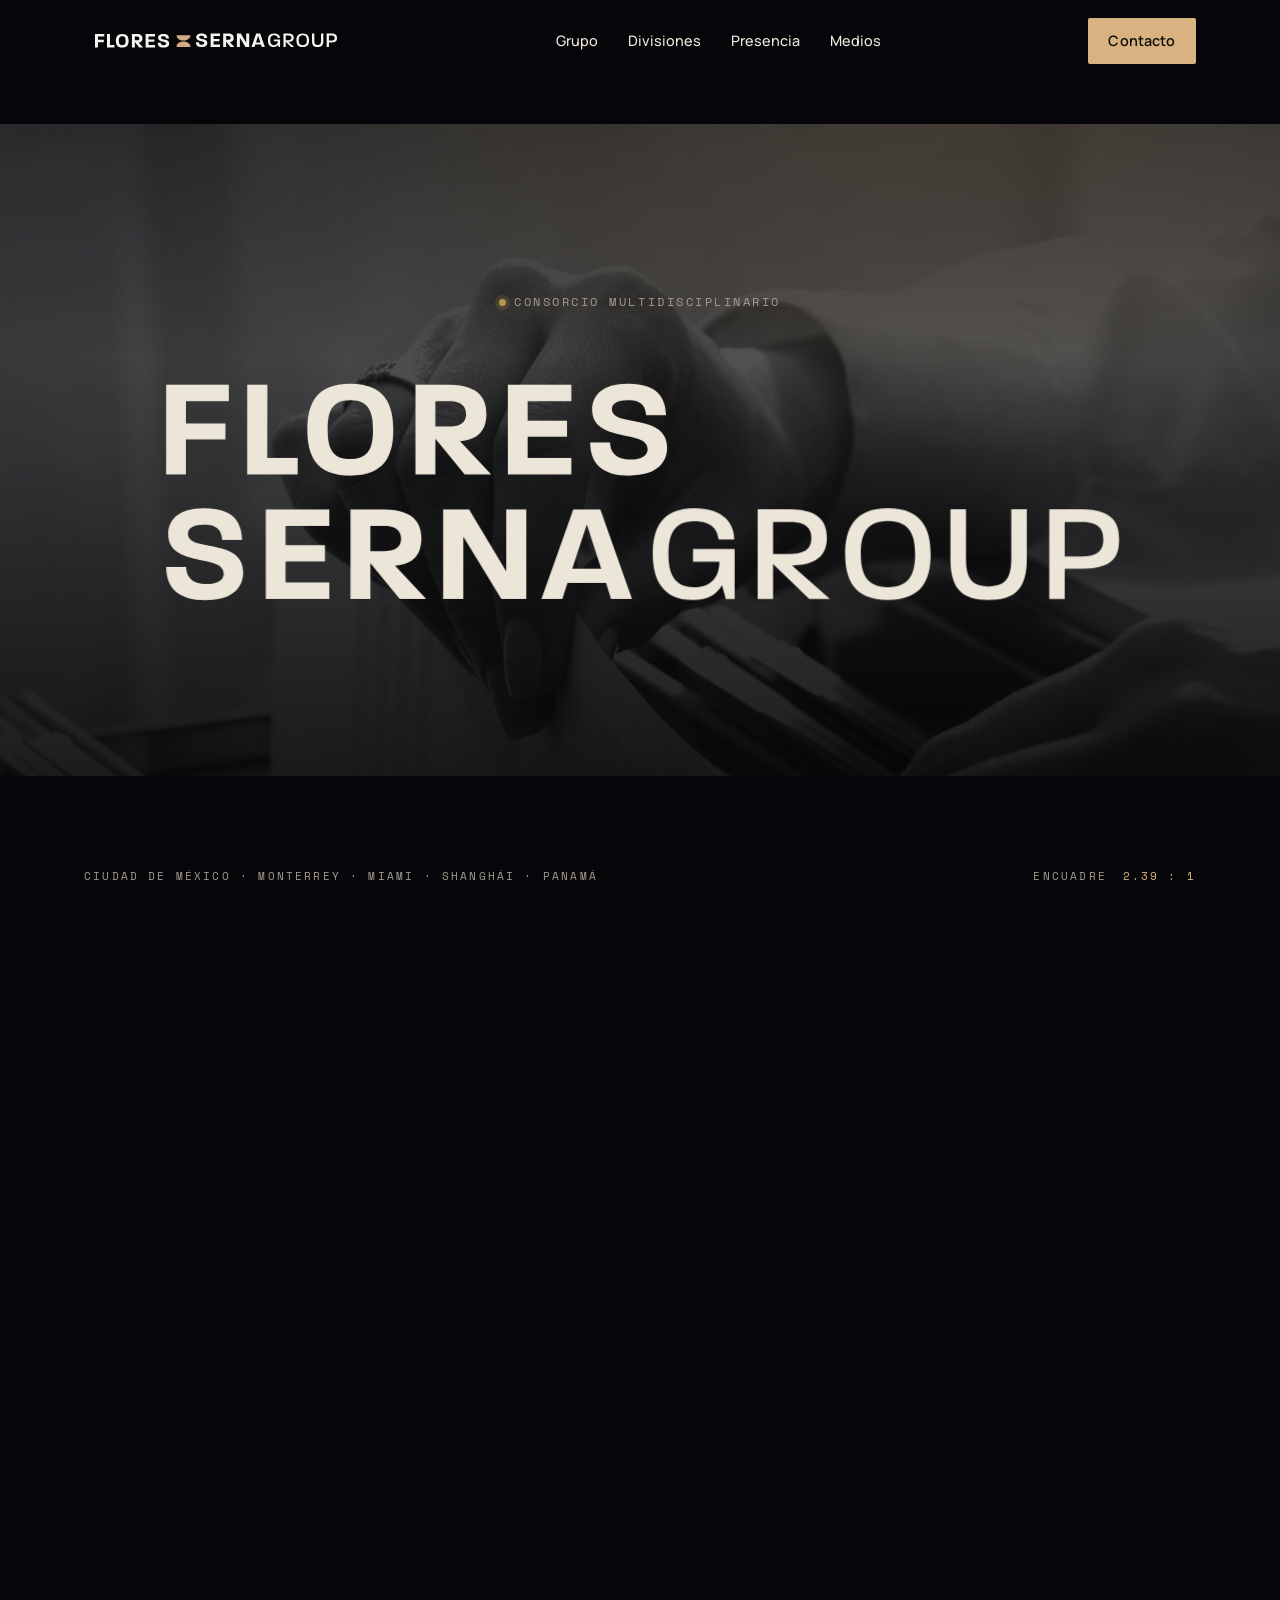
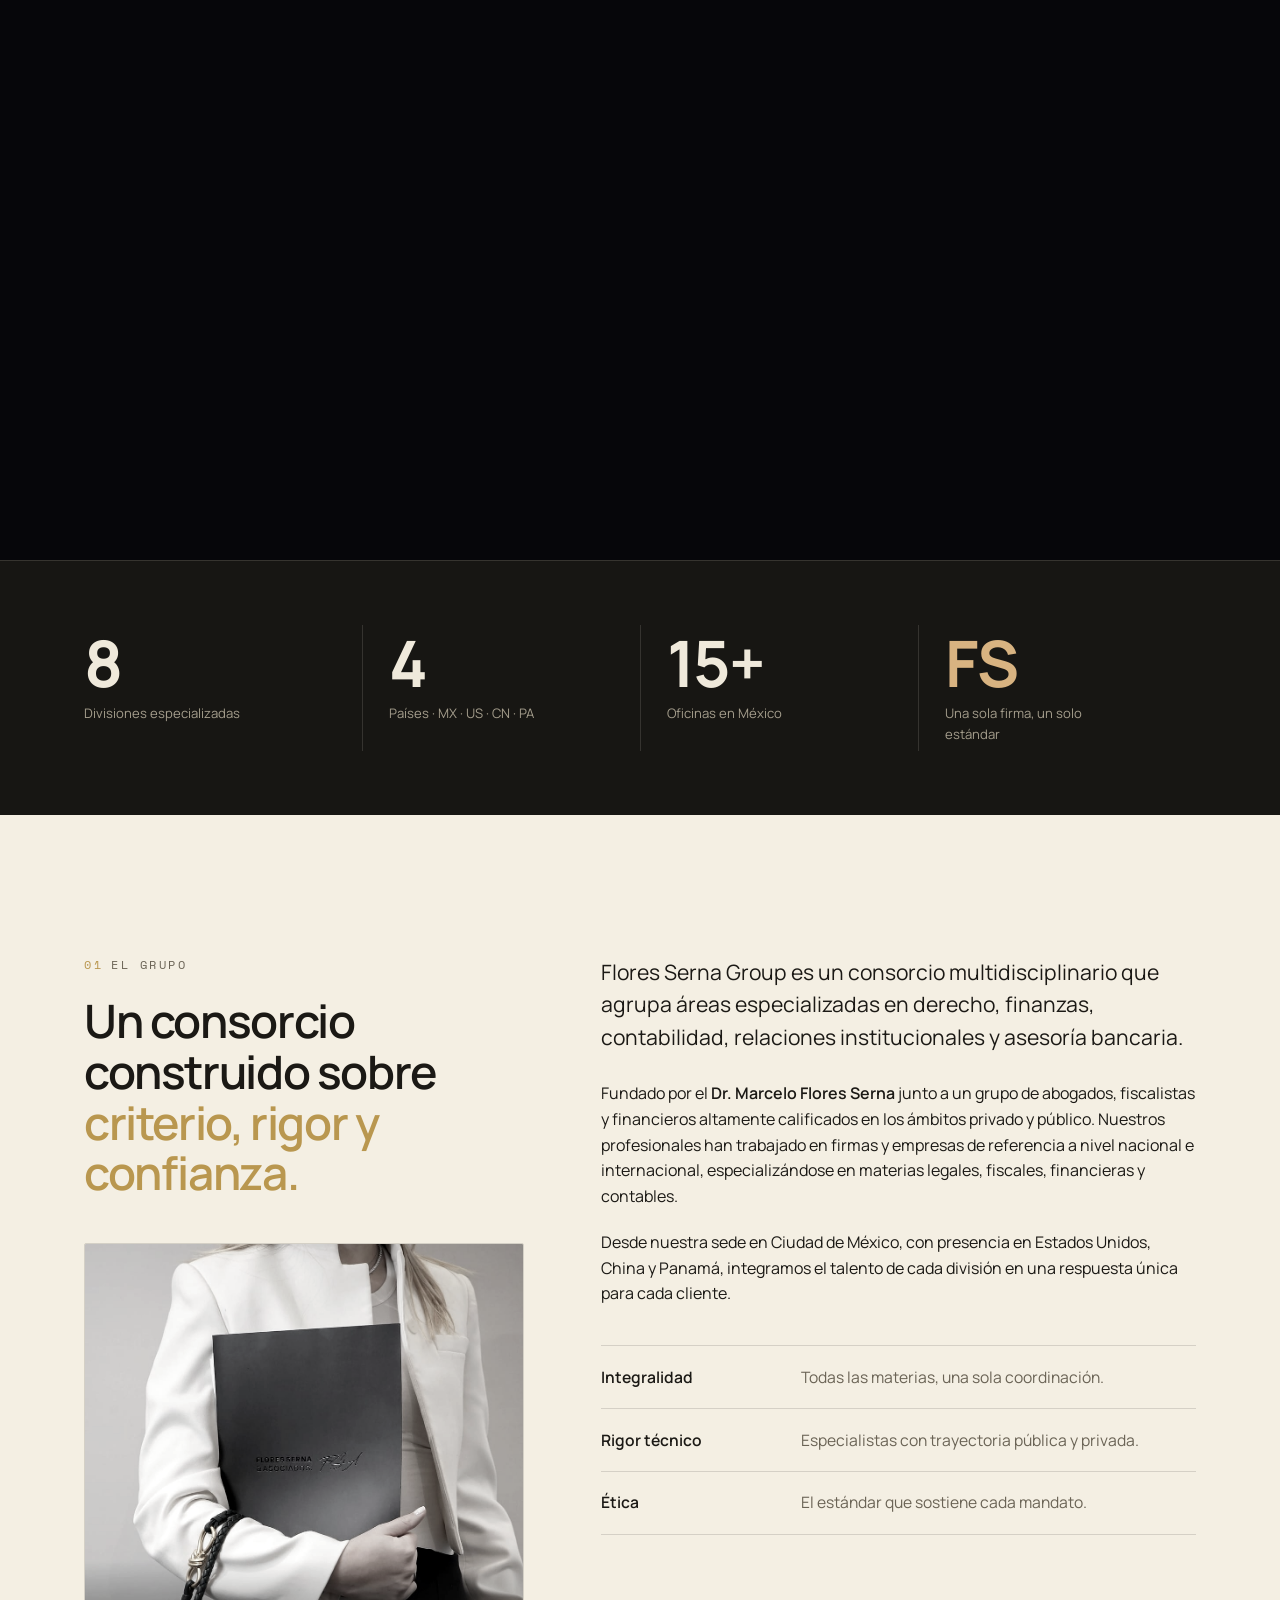
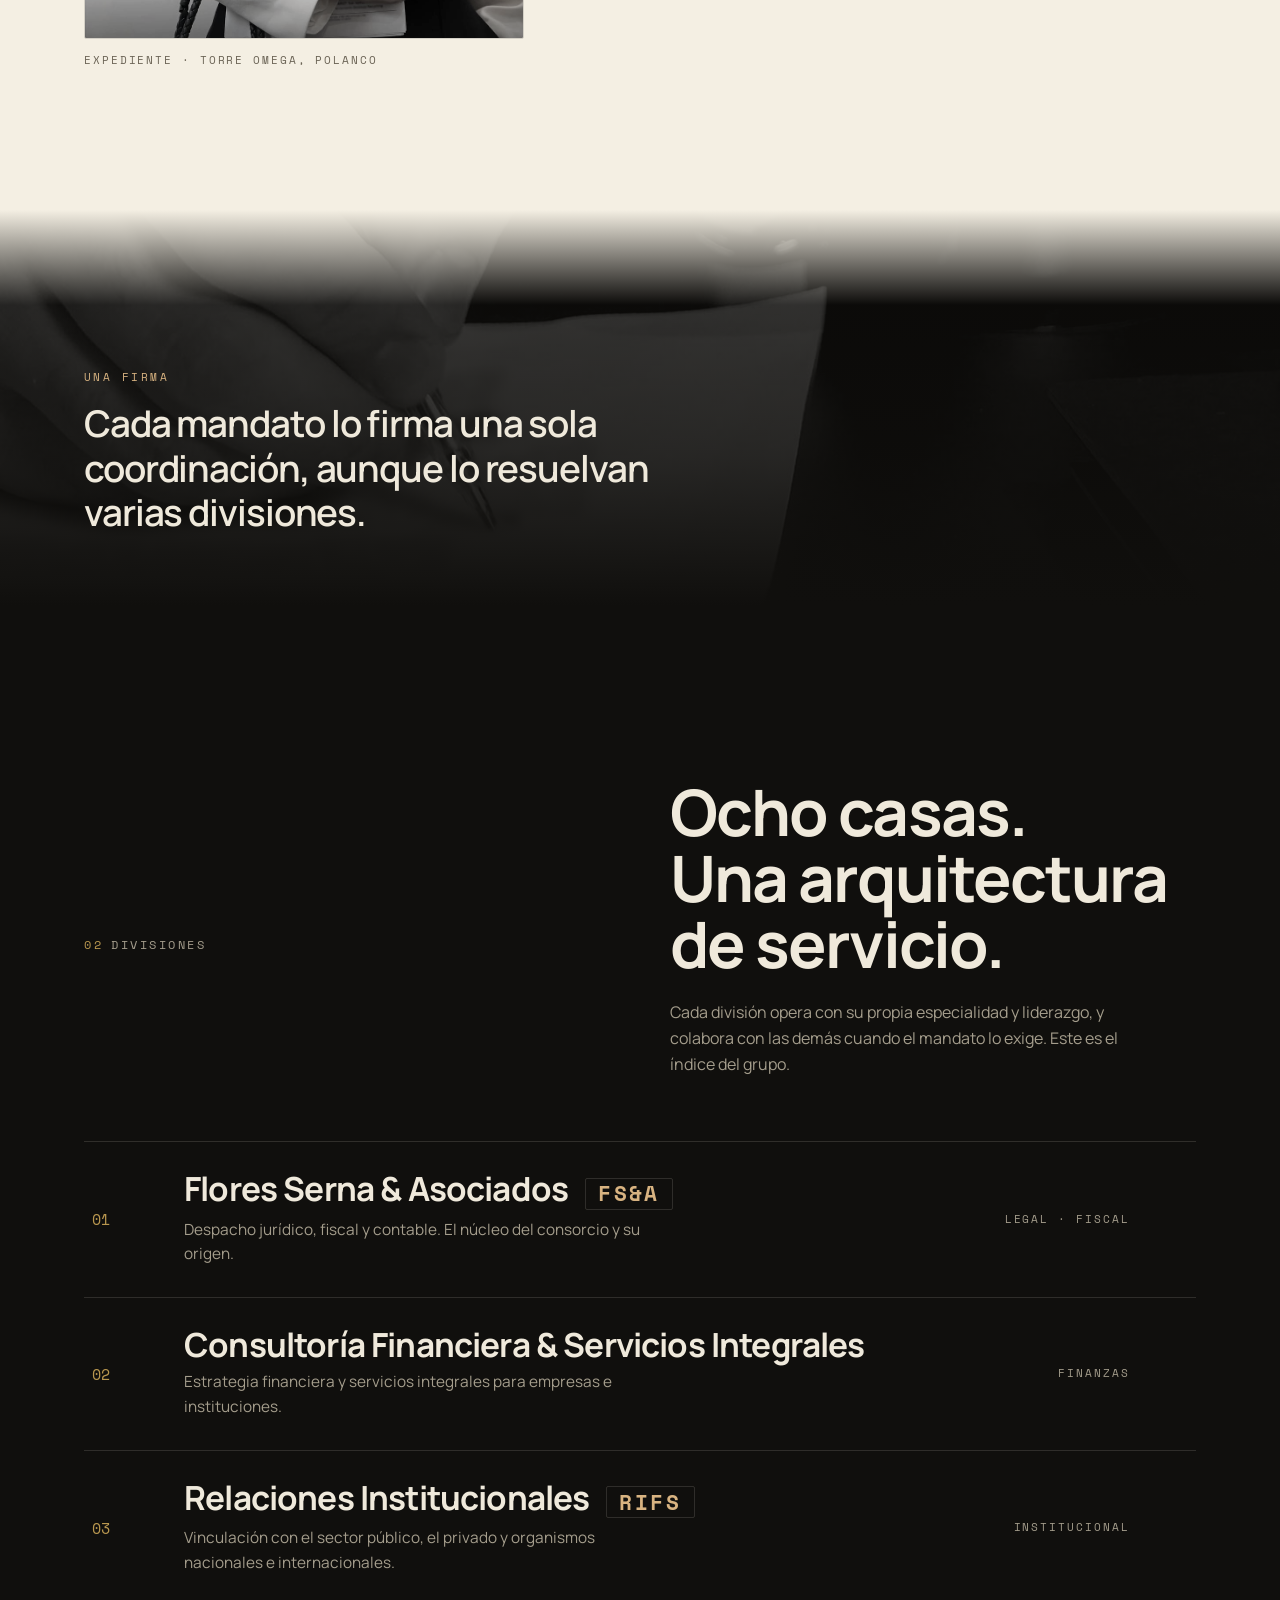
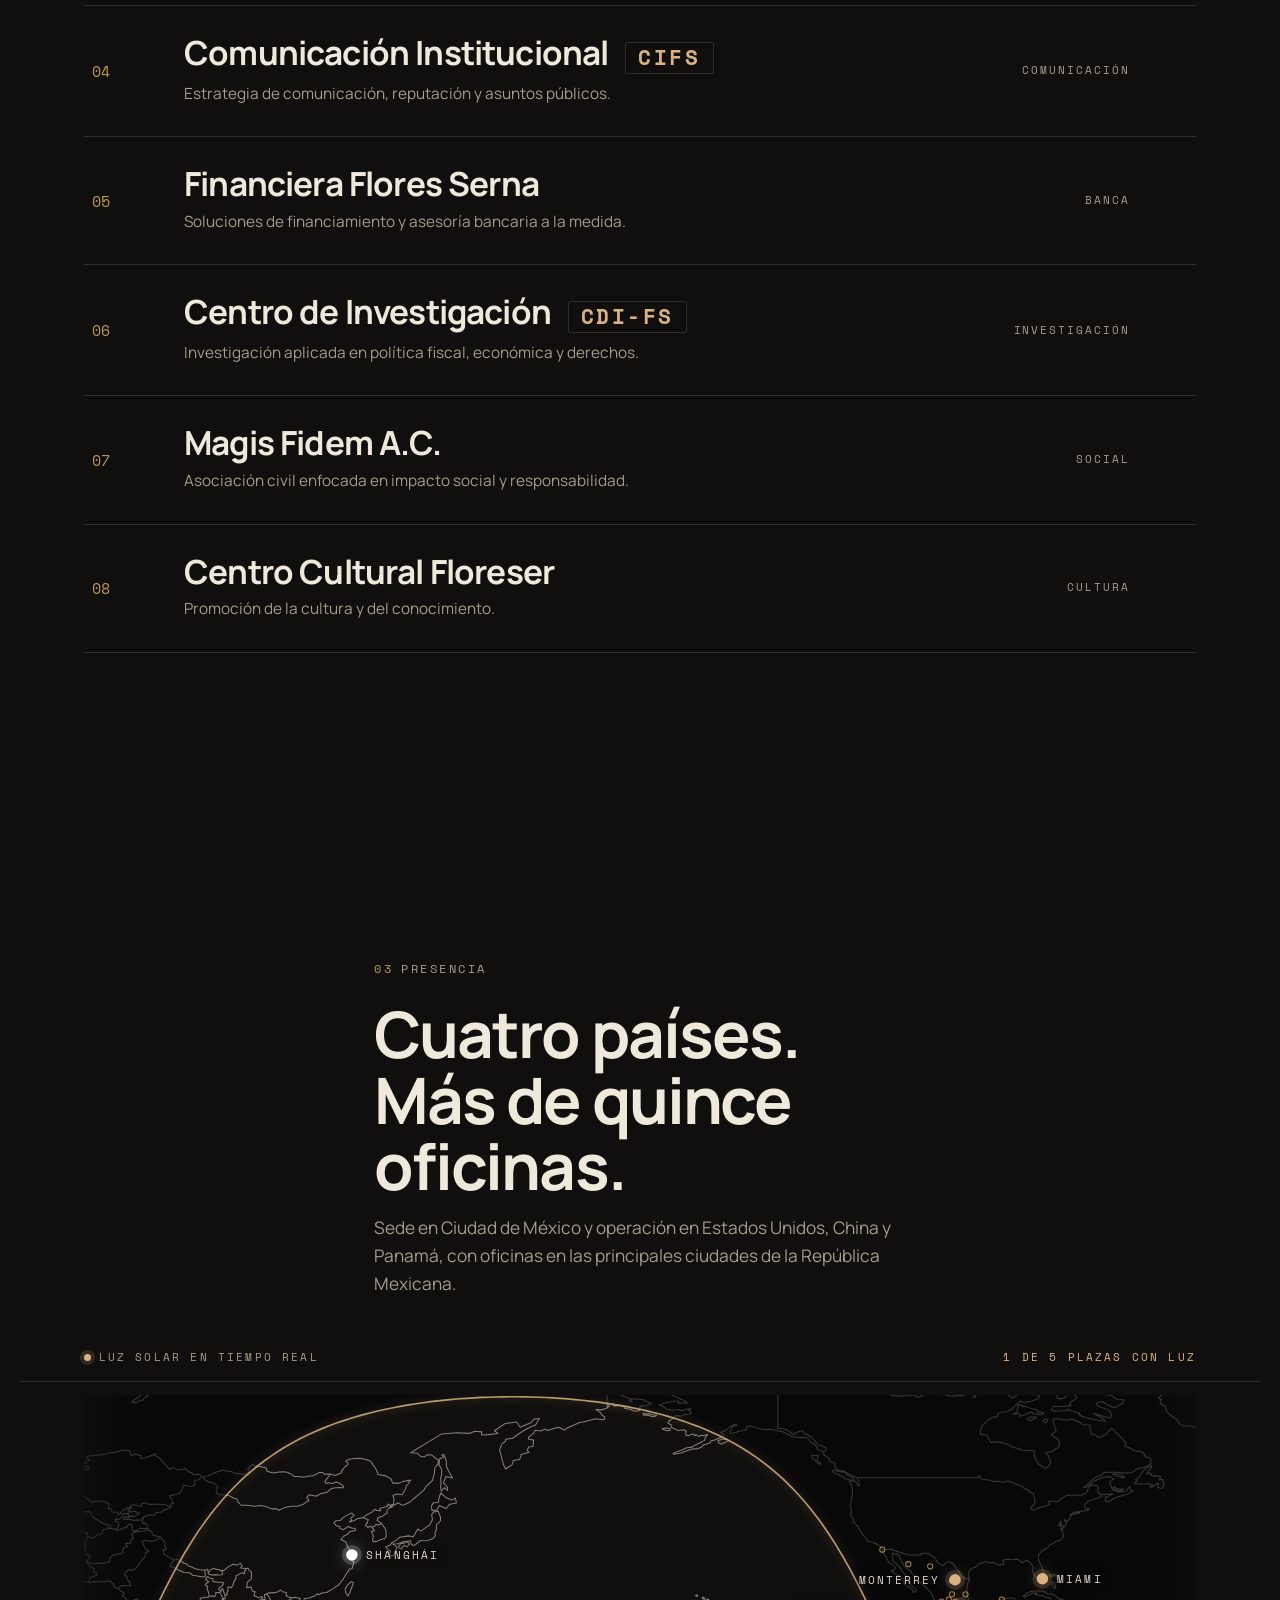
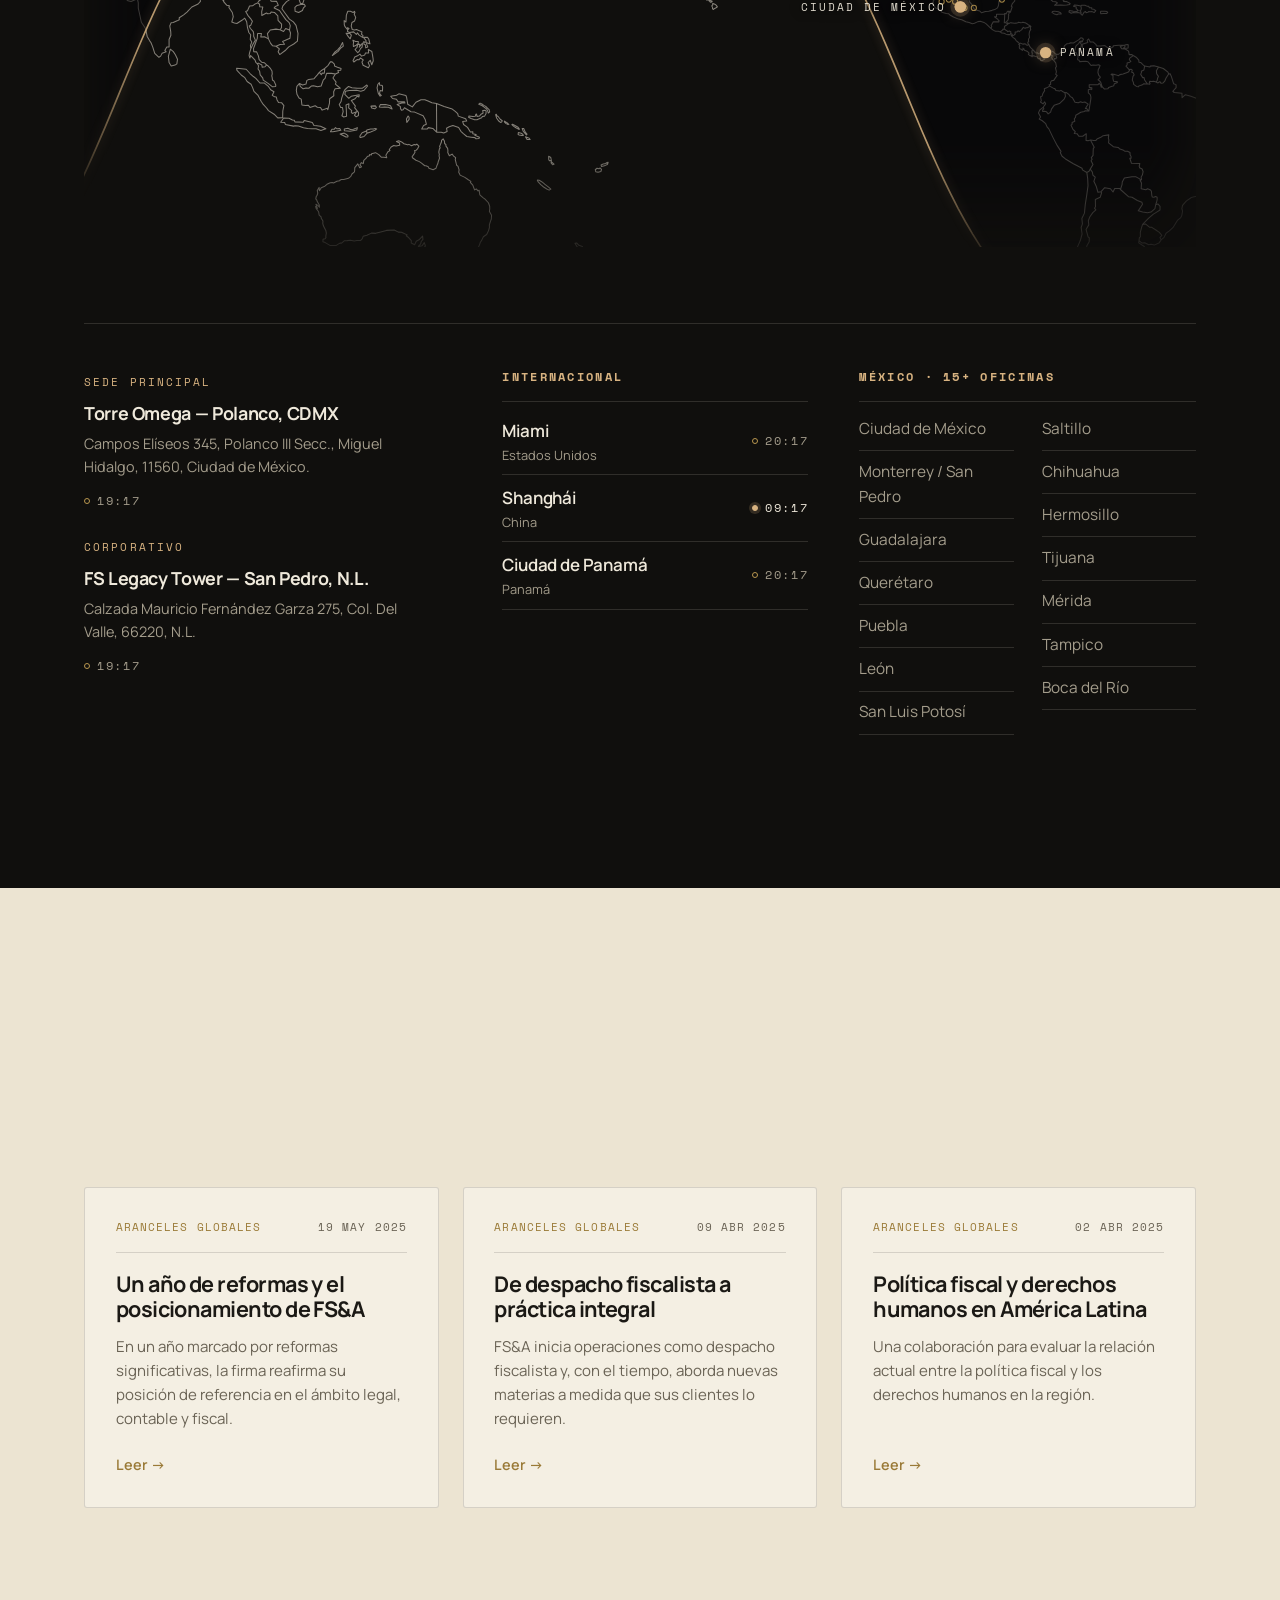
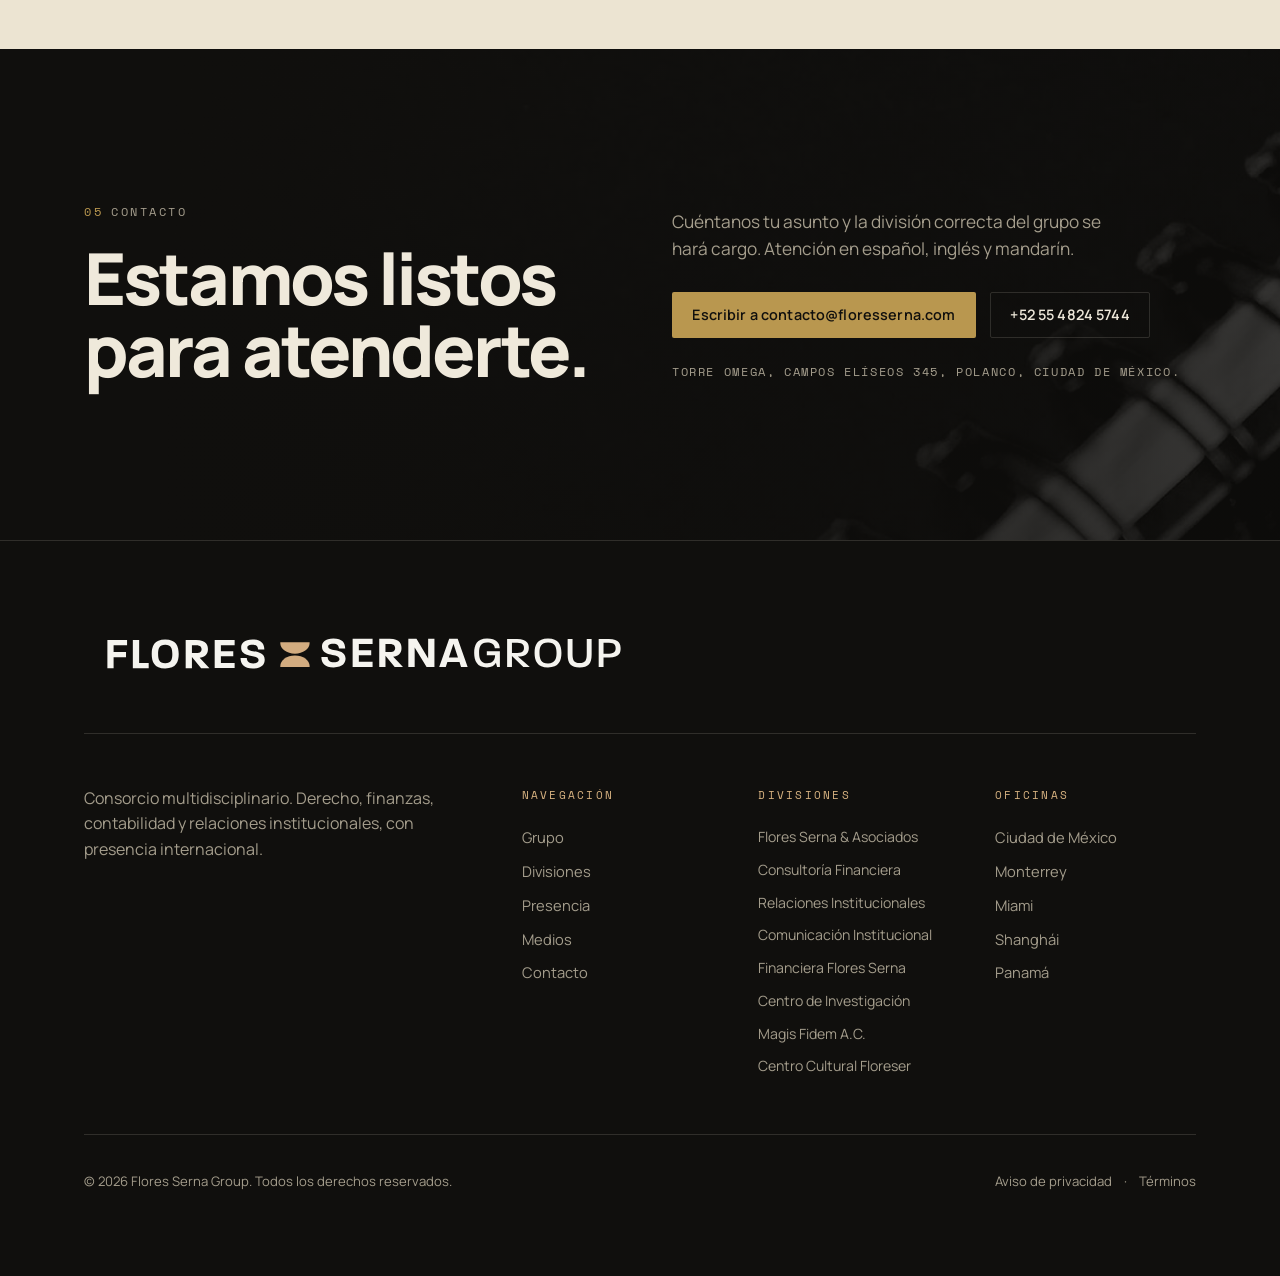
==== index.html @ e2d2d64b "Hero: el logo real reconstruido con el scroll - Reemplaza el titular tipográfico por el logo vectori" ====
<!doctype html>
<html lang="es">
<head>
  <meta charset="utf-8" />
  <meta name="viewport" content="width=device-width, initial-scale=1" />
  <title>Flores Serna Group — Consorcio multidisciplinario</title>
  <meta name="description" content="Flores Serna Group es un consorcio multidisciplinario en derecho, finanzas, contabilidad y relaciones institucionales. Sede en Ciudad de México con presencia internacional." />
  <meta name="theme-color" content="#0e0e0f" />

  <!-- Open Graph -->
  <meta property="og:title" content="Flores Serna Group" />
  <meta property="og:description" content="Consorcio multidisciplinario. Derecho, finanzas y relaciones institucionales." />
  <meta property="og:type" content="website" />
  <meta property="og:image" content="assets/img/og-cover.jpg" />

  <link rel="icon" href="assets/img/Recurso-14.svg" type="image/svg+xml" />

  <!-- Fonts -->
  <link rel="preconnect" href="https://fonts.googleapis.com" />
  <link rel="preconnect" href="https://fonts.gstatic.com" crossorigin />
  <!-- Archivo es variable en el eje `wdth`: el wordmark del hero ensancha con el scroll. -->
  <link href="https://fonts.googleapis.com/css2?family=Archivo:wdth,wght@62..125,100..900&family=Manrope:wght@400;500;600;700;800&family=Space+Mono:wght@400;700&display=swap" rel="stylesheet" />

  <link rel="stylesheet" href="assets/css/styles.css" />

  <!-- Marca la página como capaz de animar ANTES del primer pintado. Sin esto,
       el estado inicial de la entrada del hero (opacity:0) dejaría el titular
       invisible cuando no hay JavaScript. -->
  <script>document.documentElement.className += " js";</script>
</head>
<body>
  <a class="skip-link" href="#main">Saltar al contenido</a>

  <!-- ================= NAV ================= -->
  <header class="nav" id="nav" data-elevated="false">
    <div class="nav__inner">
      <a class="brand" href="#top" aria-label="Flores Serna Group — Inicio">
        <img class="brand__logo brand__logo--light" src="assets/img/floresernagrouplogo.svg" alt="" aria-hidden="true" />
        <img class="brand__logo brand__logo--ink" src="assets/img/floresernagrouplogo-ink.svg" alt="" aria-hidden="true" />
      </a>

      <nav class="nav__links" aria-label="Navegación principal">
        <a href="#grupo">Grupo</a>
        <a href="#divisiones">Divisiones</a>
        <a href="#presencia">Presencia</a>
        <a href="#medios">Medios</a>
      </nav>

      <a href="#contacto" class="btn btn--nav">Contacto</a>

      <button class="nav__toggle" id="navToggle" aria-label="Abrir menú" aria-expanded="false" aria-controls="mobileMenu">
        <span></span><span></span>
      </button>
    </div>
  </header>

  <!-- Mobile menu -->
  <div class="mobile-menu" id="mobileMenu" hidden>
    <nav aria-label="Navegación móvil">
      <a href="#grupo"><span class="mm-idx">01</span> Grupo</a>
      <a href="#divisiones"><span class="mm-idx">02</span> Divisiones</a>
      <a href="#presencia"><span class="mm-idx">03</span> Presencia</a>
      <a href="#medios"><span class="mm-idx">04</span> Medios</a>
      <a href="#contacto"><span class="mm-idx">05</span> Contacto</a>
    </nav>
  </div>

  <main id="main">
    <span id="top"></span>

    <!-- ================= HERO — EL ENCUADRE =================
         Escenario pegajoso: al hacer scroll el obturador abre en dos cortes
         (2.39:1 → 1.90:1 → 1.43:1) y el wordmark ensancha su eje `wdth` con
         el mismo valor. El lector dirige la proyección.
         ====================================================== -->
    <section class="reel" id="reel" aria-labelledby="hero-title">
      <div class="reel__track" id="reelTrack">
        <div class="reel__stage">

          <div class="reel__gate" aria-hidden="true">
            <img class="reel__frame is-on" src="assets/img/plate-archivo.jpg" alt="" fetchpriority="high" decoding="async" />
            <img class="reel__frame" src="assets/img/plate-consulta.jpg" alt="" decoding="async" />
            <img class="reel__frame" src="assets/img/plate-escritorio.jpg" alt="" decoding="async" />
            <div class="reel__vignette"></div>
            <div class="reel__grain"></div>
          </div>

          <div class="reel__matte reel__matte--top" aria-hidden="true"></div>
          <div class="reel__matte reel__matte--bot" aria-hidden="true"></div>

          <div class="reel__inner">
            <p class="reel__eyebrow"><span class="eyebrow__dot"></span> Consorcio multidisciplinario</p>

            <!-- aria-label fija el nombre accesible: el fantasma de registro se
                 dibuja con contenido generado y no debe leerse dos veces. -->
            <h1 class="reel__title reel__title--logo" id="hero-title" aria-label="Flores Serna Group">
              <!-- Logo real (vector). Reacomodado en dos líneas: FLORES + emblema /
                   SERNA GROUP. Las palabras y las dos mitades del reloj de arena se
                   acoplan con el scroll (--l0/--l1/--l2 y --asm los escribe main.js). -->
              <svg class="reel__logo" viewBox="40 22 760 194" preserveAspectRatio="xMidYMid meet" aria-hidden="true">
                <g class="lg-line lg-flores"><g class="lg-word">
                  <path d="M56.94,36.39h48.01v12.67h-32.87v16.97h30.29v12.35h-30.29v26.75h-15.15V36.39Z"/>
                  <path d="M119.03,36.39h15.47l-.11,56.07h23.31v12.67h-38.67V36.39Z"/>
                  <path d="M165.11,70.76c0-18.8,6.01-35.23,32.87-35.23s32.98,16.43,32.98,35.34-5.91,35.12-32.98,35.12-32.87-16.43-32.87-35.23ZM197.98,93.31c15.04,0,17.4-9.88,17.4-22.45s-2.36-22.66-17.4-22.66-17.29,9.99-17.29,22.56,2.47,22.56,17.29,22.56Z"/>
                  <path d="M247.93,36.39h25.24c26.1,0,29.11,13.32,29.11,22.34,0,8.16-2.68,19.66-20.19,20.94l23.85,25.46h-20.3l-22.45-27.39v27.39h-15.25V36.39ZM273.82,68.39c10.74,0,12.89-5.05,12.89-9.45s-2.15-9.88-12.89-9.88h-10.63v19.33h10.63Z"/>
                  <path d="M318.72,36.39h48.66v12.67h-33.51v14.82h30.18v12.35h-30.18v16.22h33.51v12.67h-48.66V36.39Z"/>
                  <path d="M381.78,80.53h15.25c.32,7.2,4.08,13.1,15.79,13.1,9.24,0,13-3.65,13-8.16,0-15.04-42.53-4.19-42.53-29.97,0-10.63,7.3-19.98,27.82-19.98,21.8,0,28.57,10.53,28.79,24.27h-15.15c-.86-6.98-3.22-11.6-13.96-11.6-9.99,0-12.35,3.65-12.35,6.98,0,14.07,42.32,2.9,42.32,29.32,0,9.99-6.01,21.48-29,21.48-21.38,0-29.97-9.99-29.97-25.46Z"/>
                </g></g>

                <g class="lg-emblem">
                  <g class="lg-half lg-half--top"><path d="M550.37,44.14c0,14.31-16.07,25.96-35.83,25.96s-35.81-11.63-35.81-25.96c0-.64.07-1.31.25-2.02h71.17c.16.71.22,1.39.22,2.02Z"/></g>
                  <g class="lg-half lg-half--bot"><path d="M478.73,100.55c0-14.31,16.07-25.96,35.83-25.96s35.81,11.63,35.81,25.96c0,.64-.07,1.31-.25,2.02h-71.17c-.16-.71-.22-1.39-.22-2.02Z"/></g>
                </g>

                <g class="lg-line lg-serna" transform="translate(-522,98)"><g class="lg-word">
                  <path d="M579,77.97h15.25c.32,7.2,4.08,13.1,15.79,13.1,9.24,0,13-3.65,13-8.16,0-15.04-42.53-4.19-42.53-29.97,0-10.63,7.3-19.98,27.82-19.98,21.8,0,28.57,10.53,28.79,24.27h-15.15c-.86-6.98-3.22-11.6-13.96-11.6-9.99,0-12.35,3.65-12.35,6.98,0,14.07,42.32,2.9,42.32,29.32,0,9.99-6.01,21.48-29,21.48-21.38,0-29.97-9.99-29.97-25.46Z"/>
                  <path d="M655.27,33.82h48.66v12.67h-33.51v14.82h30.18v12.35h-30.18v16.22h33.51v12.67h-48.66V33.82Z"/>
                  <path d="M720.15,33.82h25.24c26.1,0,29.11,13.32,29.11,22.34,0,8.16-2.68,19.66-20.19,20.94l23.85,25.46h-20.3l-22.45-27.39v27.39h-15.25V33.82ZM746.04,65.83c10.74,0,12.89-5.05,12.89-9.45s-2.15-9.88-12.89-9.88h-10.63v19.33h10.63Z"/>
                  <path d="M791.16,33.82h19.87l28.46,47.58v-47.58h15.36v68.74h-19.12l-29.11-47.8v47.8h-15.47V33.82Z"/>
                  <path d="M890.84,33.82h20.73l24.28,68.74h-16.11l-3.76-12.25h-29.54l-3.97,12.25h-16l24.38-68.74ZM912.22,79.26l-10.96-33.83-11.17,33.83h22.13Z"/>
                </g></g>

                <g class="lg-line lg-group" transform="translate(-522,98)"><g class="lg-word">
                  <path d="M951.79,68.21c0-18.8,6.12-35.12,31.69-35.12,22.45,0,30.72,11.39,30.72,23.85h-12.03c-.75-7.73-5.16-14.07-18.69-14.07-16.22,0-19.66,11.28-19.66,25.35s3.76,25.24,19.66,25.24c13.1,0,19.33-7.73,19.33-19.55h-20.19v-9.67h31.9v38.35h-6.77l-2.9-10.63c-4.08,6.87-10.63,11.39-22.02,11.39-24.06,0-31.04-16.33-31.04-35.12Z"/>
                  <path d="M1032.14,33.84h24.49c25.89,0,28.57,13.21,28.57,22.02,0,16.97-13.53,20.94-26.75,20.94l29.11,25.78h-15.9l-27.71-26.96v26.96h-11.81V33.84ZM1057.38,67.99c13.96,0,15.9-6.66,15.9-12.14s-2.04-12.35-16.11-12.35h-13.21v24.49h13.43Z"/>
                  <path d="M1099.17,68.1c0-18.8,6.44-35.02,32.76-35.02s32.76,16.22,32.76,35.23-6.23,35.02-32.76,35.02-32.76-16.43-32.76-35.23ZM1131.93,93.56c17.29,0,20.84-11.28,20.84-25.24s-3.54-25.46-20.84-25.46-20.73,11.17-20.73,25.24,3.65,25.46,20.73,25.46Z"/>
                  <path d="M1179.84,71.75v-37.92h11.92v37.38c0,14.18,3.22,21.7,17.29,21.7s17.4-7.52,17.4-21.7v-37.38h11.92v37.92c0,22.45-8.38,31.58-29.32,31.58s-29.22-9.13-29.22-31.58Z"/>
                  <path d="M1255.57,33.84h24.81c26.32,0,28.68,13.43,28.68,22.99s-1.4,22.56-27.82,22.56h-13.86v23.2h-11.81V33.84ZM1281.14,69.93c14.29,0,15.79-7.3,15.79-13.1s-1.61-13.32-16.11-13.32h-13.43v26.42h13.75Z"/>
                </g></g>
              </svg>
            </h1>
          </div>

          <!-- Fuera del flujo: con el obturador cerrado sólo se sostiene el
               cartón de título, y el pie entra cuando el encuadre abre. -->
          <div class="reel__foot" id="reelFoot">
            <p class="reel__lede">
              Ocho divisiones en derecho, finanzas, contabilidad y relaciones
              institucionales, coordinadas bajo un solo criterio.
            </p>
            <a href="#divisiones" class="reel__cta">
              <span>Ver las ocho divisiones</span>
              <svg viewBox="0 0 24 24" width="18" height="18" aria-hidden="true"><path d="M5 12h14M13 6l6 6-6 6" fill="none" stroke="currentColor" stroke-width="2" stroke-linecap="round" stroke-linejoin="round"/></svg>
            </a>
          </div>

          <div class="reel__hud">
            <p class="reel__geo">Ciudad de México · Monterrey · Miami · Shanghái · Panamá</p>
            <p class="reel__ratio">Encuadre <b id="reelRatio">2.39 : 1</b></p>
          </div>

        </div>
      </div>
    </section>

    <!-- ================= STATS ================= -->
    <section class="stats" aria-label="Cifras del grupo">
      <div class="wrap stats__grid">
        <div class="stat reveal">
          <span class="stat__num" data-count="8">8</span>
          <span class="stat__label">Divisiones especializadas</span>
        </div>
        <div class="stat reveal">
          <span class="stat__num" data-count="4">4</span>
          <span class="stat__label">Países · MX · US · CN · PA</span>
        </div>
        <div class="stat reveal">
          <span class="stat__num" data-count="15" data-suffix="+">15+</span>
          <span class="stat__label">Oficinas en México</span>
        </div>
        <div class="stat reveal">
          <span class="stat__num stat__num--serif">FS</span>
          <span class="stat__label">Una sola firma, un solo estándar</span>
        </div>
      </div>
    </section>

    <!-- ================= GRUPO / MANIFESTO ================= -->
    <section class="grupo section" id="grupo" aria-labelledby="grupo-title">
      <div class="wrap grupo__grid">
        <div class="grupo__left">
          <p class="eyebrow reveal"><span class="idx">01</span> El Grupo</p>
          <h2 class="grupo__title reveal" id="grupo-title">
            Un consorcio construido sobre
            <span class="u-gold">criterio, rigor y confianza.</span>
          </h2>

          <figure class="plate reveal">
            <img src="assets/img/plate-expediente.jpg" alt="Integrante del despacho con un expediente de Flores Serna &amp; Asociados." loading="lazy" width="1000" height="1119" />
            <figcaption>Expediente · Torre Omega, Polanco</figcaption>
          </figure>
        </div>
        <div class="grupo__right">
          <p class="lead reveal">
            Flores Serna Group es un consorcio multidisciplinario que agrupa áreas
            especializadas en derecho, finanzas, contabilidad, relaciones
            institucionales y asesoría bancaria.
          </p>
          <p class="reveal">
            Fundado por el <strong>Dr. Marcelo Flores Serna</strong> junto a un grupo de
            abogados, fiscalistas y financieros altamente calificados en los ámbitos
            privado y público. Nuestros profesionales han trabajado en firmas y empresas
            de referencia a nivel nacional e internacional, especializándose en materias
            legales, fiscales, financieras y contables.
          </p>
          <p class="reveal">
            Desde nuestra sede en Ciudad de México, con presencia en Estados Unidos,
            China y Panamá, integramos el talento de cada división en una respuesta
            única para cada cliente.
          </p>
          <ul class="pillars reveal" aria-label="Valores">
            <li><span>Integralidad</span> Todas las materias, una sola coordinación.</li>
            <li><span>Rigor técnico</span> Especialistas con trayectoria pública y privada.</li>
            <li><span>Ética</span> El estándar que sostiene cada mandato.</li>
          </ul>
        </div>
      </div>
    </section>

    <!-- ================= PLACA / TRANSICIÓN =================
         Además de sostener la tesis del grupo, esta banda resuelve el corte
         seco entre el papel crema y la tinta de las divisiones.
         ====================================================== -->
    <section class="breaker" aria-label="Una sola coordinación">
      <img class="breaker__img" src="assets/img/plate-firma.jpg" alt="" loading="lazy" decoding="async" />
      <div class="wrap breaker__inner">
        <p class="breaker__kicker reveal">Una firma</p>
        <p class="breaker__line reveal">
          Cada mandato lo firma una sola coordinación, aunque lo resuelvan
          varias divisiones.
        </p>
      </div>
    </section>

    <!-- ================= DIVISIONES ================= -->
    <section class="divisiones section--ink" id="divisiones" aria-labelledby="div-title">
      <div class="wrap">
        <div class="divisiones__head">
          <p class="eyebrow eyebrow--light reveal"><span class="idx">02</span> Divisiones</p>
          <h2 class="section-title section-title--light reveal" id="div-title">
            Ocho casas.<br />Una arquitectura de servicio.
          </h2>
          <p class="divisiones__intro reveal">
            Cada división opera con su propia especialidad y liderazgo, y colabora
            con las demás cuando el mandato lo exige. Este es el índice del grupo.
          </p>
        </div>

        <ol class="index" role="list">
          <li class="reveal">
            <a class="index__row" href="divisiones/flores-serna-asociados.html">
              <span class="index__num">01</span>
              <div class="index__body">
                <h3 class="index__name">Flores Serna &amp; Asociados <span class="index__abbr">FS&amp;A</span></h3>
                <p class="index__desc">Despacho jurídico, fiscal y contable. El núcleo del consorcio y su origen.</p>
              </div>
              <span class="index__tag">Legal · Fiscal</span>
              <span class="index__arrow" aria-hidden="true">→</span>
            </a>
          </li>

          <li class="reveal">
            <a class="index__row" href="divisiones/consultoria-financiera.html">
              <span class="index__num">02</span>
              <div class="index__body">
                <h3 class="index__name">Consultoría Financiera &amp; Servicios Integrales</h3>
                <p class="index__desc">Estrategia financiera y servicios integrales para empresas e instituciones.</p>
              </div>
              <span class="index__tag">Finanzas</span>
              <span class="index__arrow" aria-hidden="true">→</span>
            </a>
          </li>

          <li class="reveal">
            <a class="index__row" href="divisiones/relaciones-institucionales.html">
              <span class="index__num">03</span>
              <div class="index__body">
                <h3 class="index__name">Relaciones Institucionales <span class="index__abbr">RIFS</span></h3>
                <p class="index__desc">Vinculación con el sector público, el privado y organismos nacionales e internacionales.</p>
              </div>
              <span class="index__tag">Institucional</span>
              <span class="index__arrow" aria-hidden="true">→</span>
            </a>
          </li>

          <li class="reveal">
            <a class="index__row" href="divisiones/comunicacion-institucional.html">
              <span class="index__num">04</span>
              <div class="index__body">
                <h3 class="index__name">Comunicación Institucional <span class="index__abbr">CIFS</span></h3>
                <p class="index__desc">Estrategia de comunicación, reputación y asuntos públicos.</p>
              </div>
              <span class="index__tag">Comunicación</span>
              <span class="index__arrow" aria-hidden="true">→</span>
            </a>
          </li>

          <li class="reveal">
            <a class="index__row" href="divisiones/financiera-flores-serna.html">
              <span class="index__num">05</span>
              <div class="index__body">
                <h3 class="index__name">Financiera Flores Serna</h3>
                <p class="index__desc">Soluciones de financiamiento y asesoría bancaria a la medida.</p>
              </div>
              <span class="index__tag">Banca</span>
              <span class="index__arrow" aria-hidden="true">→</span>
            </a>
          </li>

          <li class="reveal">
            <a class="index__row" href="divisiones/centro-de-investigacion.html">
              <span class="index__num">06</span>
              <div class="index__body">
                <h3 class="index__name">Centro de Investigación <span class="index__abbr">CDI-FS</span></h3>
                <p class="index__desc">Investigación aplicada en política fiscal, económica y derechos.</p>
              </div>
              <span class="index__tag">Investigación</span>
              <span class="index__arrow" aria-hidden="true">→</span>
            </a>
          </li>

          <li class="reveal">
            <a class="index__row" href="divisiones/magis-fidem.html">
              <span class="index__num">07</span>
              <div class="index__body">
                <h3 class="index__name">Magis Fidem A.C.</h3>
                <p class="index__desc">Asociación civil enfocada en impacto social y responsabilidad.</p>
              </div>
              <span class="index__tag">Social</span>
              <span class="index__arrow" aria-hidden="true">→</span>
            </a>
          </li>

          <li class="reveal">
            <a class="index__row" href="divisiones/centro-cultural-floreser.html">
              <span class="index__num">08</span>
              <div class="index__body">
                <h3 class="index__name">Centro Cultural Floreser</h3>
                <p class="index__desc">Promoción de la cultura y del conocimiento.</p>
              </div>
              <span class="index__tag">Cultura</span>
              <span class="index__arrow" aria-hidden="true">→</span>
            </a>
          </li>
        </ol>
      </div>
    </section>

    <!-- ================= PRESENCIA ================= -->
    <section class="presencia section--ink" id="presencia" aria-labelledby="pres-title">
      <div class="wrap presencia__head">
        <p class="eyebrow eyebrow--light reveal"><span class="idx">03</span> Presencia</p>
        <h2 class="section-title section-title--light reveal" id="pres-title">
          Cuatro países.<br />Más de quince oficinas.
        </h2>
        <p class="pres-lead reveal">
          Sede en Ciudad de México y operación en Estados Unidos, China y Panamá,
          con oficinas en las principales ciudades de la República Mexicana.
        </p>
      </div>

      <!-- Lectura del mapa. Rima con el «Encuadre» del hero: dice un dato real,
           no decora. La cuenta de plazas con luz la calcula main.js. -->
      <div class="wrap mapcap reveal">
        <p class="mapcap__l"><span class="mapcap__dot"></span> Luz solar en tiempo real</p>
        <p class="mapcap__r" id="mapReadout">Calculando<span class="mapcap__ell">…</span></p>
      </div>

      <!-- Mapa (apoyo visual; la lista de abajo es la fuente de verdad accesible).
           Los pines los coloca main.js desde latitud/longitud reales: antes eran
           veinte porcentajes escritos a mano, imposibles de mantener. -->
      <div class="wrap">
      <div class="mapstage reveal" id="mapStage" aria-hidden="true">
        <div class="mapstage__layer" data-parallax>
          <img class="mapstage__map" src="assets/img/world.svg" alt="" loading="lazy" />

          <!-- El viewBox es la ventana exacta que deja ver el recorte 2.39:1 del
               <img>, así que estas coordenadas y las del mapa son las mismas. -->
          <svg class="mapstage__sun" viewBox="416.7 122.2 1472.2 615.98"
               preserveAspectRatio="none" aria-hidden="true" focusable="false">
            <path class="sun__night" id="sunNight" d="" />
            <path class="sun__edge" id="sunEdge" d="" />
          </svg>

          <div class="mapstage__pins" id="mapPins"></div>
        </div>
      </div>
      </div>

      <div class="wrap presencia__lists-wrap">
        <div class="presencia__cols">
          <div class="reveal">
            <div class="hq" data-plaza="cdmx">
              <span class="hq__tag">Sede principal</span>
              <p class="hq__name">Torre Omega — Polanco, CDMX</p>
              <p class="hq__addr">Campos Elíseos 345, Polanco III Secc., Miguel Hidalgo, 11560, Ciudad de México.</p>
              <p class="hq__now"><time class="clock" data-plaza="cdmx">—</time></p>
            </div>
            <div class="hq" data-plaza="mty">
              <span class="hq__tag hq__tag--2">Corporativo</span>
              <p class="hq__name">FS Legacy Tower — San Pedro, N.L.</p>
              <p class="hq__addr">Calzada Mauricio Fernández Garza 275, Col. Del Valle, 66220, N.L.</p>
              <p class="hq__now"><time class="clock" data-plaza="mty">—</time></p>
            </div>
          </div>

          <div class="offices offices--intl reveal">
            <h3 class="offices__title">Internacional</h3>
            <ul>
              <li data-plaza="mia"><span>Miami</span><small>Estados Unidos</small><time class="clock" data-plaza="mia">—</time></li>
              <li data-plaza="sha"><span>Shanghái</span><small>China</small><time class="clock" data-plaza="sha">—</time></li>
              <li data-plaza="pty"><span>Ciudad de Panamá</span><small>Panamá</small><time class="clock" data-plaza="pty">—</time></li>
            </ul>
          </div>

          <div class="offices offices--mx reveal">
            <h3 class="offices__title">México · 15+ oficinas</h3>
            <ul>
              <li>Ciudad de México</li>
              <li>Monterrey / San Pedro</li>
              <li>Guadalajara</li>
              <li>Querétaro</li>
              <li>Puebla</li>
              <li>León</li>
              <li>San Luis Potosí</li>
              <li>Saltillo</li>
              <li>Chihuahua</li>
              <li>Hermosillo</li>
              <li>Tijuana</li>
              <li>Mérida</li>
              <li>Tampico</li>
              <li>Boca del Río</li>
            </ul>
          </div>
        </div>
      </div>
    </section>

    <!-- ================= MEDIOS ================= -->
    <section class="medios section--paper2" id="medios" aria-labelledby="medios-title">
      <div class="wrap">
        <div class="medios__head">
          <div>
            <p class="eyebrow reveal"><span class="idx">04</span> Medios &amp; Boletín</p>
            <h2 class="section-title reveal" id="medios-title">Análisis y publicaciones</h2>
          </div>
          <a href="#contacto" class="link-arrow reveal">Suscríbete al boletín <span aria-hidden="true">→</span></a>
        </div>

        <div class="medios__grid" id="mediosGrid">
          <article class="post reveal">
            <div class="post__meta"><span>Aranceles Globales</span><time>19 May 2025</time></div>
            <h3 class="post__title">Un año de reformas y el posicionamiento de FS&amp;A</h3>
            <p class="post__excerpt">En un año marcado por reformas significativas, la firma reafirma su posición de referencia en el ámbito legal, contable y fiscal.</p>
            <span class="post__cta">Leer <span aria-hidden="true">→</span></span>
          </article>

          <article class="post reveal">
            <div class="post__meta"><span>Aranceles Globales</span><time>09 Abr 2025</time></div>
            <h3 class="post__title">De despacho fiscalista a práctica integral</h3>
            <p class="post__excerpt">FS&amp;A inicia operaciones como despacho fiscalista y, con el tiempo, aborda nuevas materias a medida que sus clientes lo requieren.</p>
            <span class="post__cta">Leer <span aria-hidden="true">→</span></span>
          </article>

          <article class="post reveal">
            <div class="post__meta"><span>Aranceles Globales</span><time>02 Abr 2025</time></div>
            <h3 class="post__title">Política fiscal y derechos humanos en América Latina</h3>
            <p class="post__excerpt">Una colaboración para evaluar la relación actual entre la política fiscal y los derechos humanos en la región.</p>
            <span class="post__cta">Leer <span aria-hidden="true">→</span></span>
          </article>
        </div>
      </div>
    </section>

    <!-- ================= CONTACTO / CTA ================= -->
    <section class="cta section--ink" id="contacto" aria-labelledby="cta-title">
      <div class="cta__bg" aria-hidden="true">
        <img src="assets/img/plate-libreta.jpg" alt="" loading="lazy" decoding="async" />
      </div>
      <div class="wrap cta__grid">
        <div>
          <p class="eyebrow eyebrow--light reveal"><span class="idx">05</span> Contacto</p>
          <h2 class="cta__title reveal" id="cta-title">
            Estamos listos<br />para atenderte.
          </h2>
        </div>
        <div class="cta__right reveal">
          <p class="cta__lede">
            Cuéntanos tu asunto y la división correcta del grupo se hará cargo.
            Atención en español, inglés y mandarín.
          </p>
          <div class="cta__actions">
            <a class="btn btn--gold" href="mailto:contacto@floresserna.com">Escribir a contacto@floresserna.com</a>
            <a class="btn btn--ghost" href="tel:+525548245744">+52 55 4824 5744</a>
          </div>
          <p class="cta__note">Torre Omega, Campos Elíseos 345, Polanco, Ciudad de México.</p>
        </div>
      </div>
    </section>
  </main>

  <!-- ================= FOOTER ================= -->
  <footer class="footer">
    <div class="wrap">
      <div class="footer__top">
        <img class="footer__logo" src="assets/img/floresernagrouplogo.svg" alt="Flores Serna Group" />
      </div>
      <div class="footer__grid">
        <div class="footer__col footer__col--wide">
          <p class="footer__tag">Consorcio multidisciplinario. Derecho, finanzas, contabilidad y relaciones institucionales, con presencia internacional.</p>
        </div>
        <div class="footer__col">
          <h4>Navegación</h4>
          <a href="#grupo">Grupo</a>
          <a href="#divisiones">Divisiones</a>
          <a href="#presencia">Presencia</a>
          <a href="#medios">Medios</a>
          <a href="#contacto">Contacto</a>
        </div>
        <div class="footer__col footer__col--divs">
          <h4>Divisiones</h4>
          <a href="divisiones/flores-serna-asociados.html">Flores Serna &amp; Asociados</a>
          <a href="divisiones/consultoria-financiera.html">Consultoría Financiera</a>
          <a href="divisiones/relaciones-institucionales.html">Relaciones Institucionales</a>
          <a href="divisiones/comunicacion-institucional.html">Comunicación Institucional</a>
          <a href="divisiones/financiera-flores-serna.html">Financiera Flores Serna</a>
          <a href="divisiones/centro-de-investigacion.html">Centro de Investigación</a>
          <a href="divisiones/magis-fidem.html">Magis Fidem A.C.</a>
          <a href="divisiones/centro-cultural-floreser.html">Centro Cultural Floreser</a>
        </div>
        <div class="footer__col">
          <h4>Oficinas</h4>
          <a href="#presencia">Ciudad de México</a>
          <a href="#presencia">Monterrey</a>
          <a href="#presencia">Miami</a>
          <a href="#presencia">Shanghái</a>
          <a href="#presencia">Panamá</a>
        </div>
      </div>
      <div class="footer__bottom">
        <p>© <span id="year">2026</span> Flores Serna Group. Todos los derechos reservados.</p>
        <div class="footer__legal">
          <a href="#">Aviso de privacidad</a>
          <span aria-hidden="true">·</span>
          <a href="#">Términos</a>
        </div>
      </div>
    </div>
  </footer>

  <script src="assets/js/main.js"></script>
</body>
</html>
---- assets/css/styles.css ----
/* =========================================================
   FLORES SERNA GROUP
   Editorial · Tinta / Papel crema / Dorado
   ========================================================= */

:root{
  /* Ink */
  --ink:      #100f0d;
  --ink-2:    #171613;
  --ink-soft: #26241f;

  /* Paper */
  --paper:    #f4efe3;
  --paper-2:  #ece4d2;
  --paper-3:  #e3d9c2;

  /* Gold */
  --gold:     #b9974f;
  --gold-lt:  #d8b381;
  --gold-dk:  #9a7a37;

  /* Sala de proyección — sólo el hero.
     `sala` es más negro que la tinta para que las barras del obturador se
     lean como ausencia y no como superficie; `proyeccion` es luz sobre
     pantalla, que nunca es blanco puro. */
  --sala:       #06060a;
  --proyeccion: #ece6d9;

  /* Text roles */
  --on-ink:      #efe9db;
  --on-ink-mut:  #a49d8c;
  --on-paper:    #1b1915;
  --on-paper-mut:#6a6355;

  --line-ink:   rgba(239,233,219,.14);
  --line-paper: rgba(27,25,21,.14);

  --wrap: 1240px;
  --pad: clamp(20px, 5vw, 72px);

  --ff-display: "Manrope", system-ui, -apple-system, Segoe UI, sans-serif;
  --ff-body: "Manrope", system-ui, -apple-system, Segoe UI, sans-serif;
  --ff-mono: "Space Mono", ui-monospace, Menlo, monospace;
  /* Sólo el wordmark del hero: se eligió por tener eje `wdth` variable. */
  --ff-title: "Archivo", "Manrope", system-ui, sans-serif;

  --ease: cubic-bezier(.22,.61,.36,1);
}

/* ---------- Reset ---------- */
*,*::before,*::after{box-sizing:border-box;margin:0;padding:0}
html{scroll-behavior:smooth;-webkit-text-size-adjust:100%}
@media (prefers-reduced-motion: reduce){html{scroll-behavior:auto}}
body{
  font-family:var(--ff-body);
  background:var(--paper);
  color:var(--on-paper);
  line-height:1.6;
  font-size:clamp(16px,1.05vw,17px);
  -webkit-font-smoothing:antialiased;
  text-rendering:optimizeLegibility;
  /* `clip` en vez de `hidden`: hidden convierte a body en contenedor de scroll
     y eso rompe el position:sticky del hero. Se deja hidden como respaldo. */
  overflow-x:hidden;
  overflow-x:clip;
}
img{max-width:100%;display:block}
a{color:inherit;text-decoration:none}
ul,ol{list-style:none}
::selection{background:var(--gold);color:var(--ink)}

.wrap{max-width:var(--wrap);margin-inline:auto;padding-inline:var(--pad)}
.section{padding-block:clamp(72px,11vw,150px)}
.section--ink{background:var(--ink);color:var(--on-ink);padding-block:clamp(80px,12vw,170px)}
.section--paper2{background:var(--paper-2);padding-block:clamp(72px,11vw,150px)}

.skip-link{
  position:fixed;top:-100px;left:16px;z-index:2000;
  background:var(--ink);color:var(--on-ink);
  padding:12px 18px;border-radius:2px;font-weight:600;
  transition:top .2s var(--ease);
}
.skip-link:focus{top:16px}

:focus-visible{outline:2px solid var(--gold);outline-offset:3px;border-radius:2px}

/* ---------- Shared type ---------- */
.eyebrow{
  font-family:var(--ff-mono);
  font-size:.72rem;letter-spacing:.22em;text-transform:uppercase;
  color:var(--on-paper-mut);
  display:flex;align-items:center;gap:.7em;margin-bottom:1.4rem;
}
.eyebrow--light{color:var(--on-ink-mut)}
.eyebrow .idx{color:var(--gold)}
.eyebrow__dot{width:7px;height:7px;background:var(--gold);border-radius:50%;box-shadow:0 0 0 4px rgba(185,151,79,.18)}

.section-title{
  font-family:var(--ff-display);
  font-weight:700;font-size:clamp(2.1rem,5.2vw,4rem);
  line-height:1.03;letter-spacing:-.03em;
}
.section-title--light{color:var(--on-ink)}
.u-gold{color:var(--gold)}
.lead{font-size:clamp(1.12rem,1.7vw,1.32rem);line-height:1.55;color:var(--on-paper)}
.idx{font-family:var(--ff-mono)}

/* =========================================================
   NAV
   ========================================================= */
.nav{
  position:fixed;top:0;left:0;right:0;z-index:1000;
  transition:background .35s var(--ease), box-shadow .35s var(--ease), backdrop-filter .35s var(--ease);
}
.nav__inner{
  max-width:var(--wrap);margin-inline:auto;padding:18px var(--pad);
  display:flex;align-items:center;justify-content:space-between;gap:24px;
  transition:padding .35s var(--ease);
}
.nav[data-elevated="true"]{
  background:rgba(244,239,227,.82);
  backdrop-filter:saturate(1.4) blur(14px);
  -webkit-backdrop-filter:saturate(1.4) blur(14px);
  box-shadow:0 1px 0 var(--line-paper);
}
.nav[data-elevated="true"] .nav__inner{padding-top:12px;padding-bottom:12px}

.brand{display:flex;align-items:center;flex-shrink:0}
/* El wordmark existe en dos versiones porque la barra pasa de oscura (sobre el
   hero) a crema (al hacer scroll): la crema desaparecería sobre el papel. */
.brand__logo{height:clamp(19px,2.1vw,27px);width:auto;display:block}
.brand__logo--ink{display:none}
.nav[data-elevated="true"] .brand__logo--light{display:none}
.nav[data-elevated="true"] .brand__logo--ink{display:block}

/* hero over-nav: make nav readable on dark hero before scroll */
.nav:not([data-elevated="true"]) .nav__links a{color:var(--on-ink)}
.nav:not([data-elevated="true"]) .nav__toggle span{background:var(--on-ink)}

.nav__links{display:flex;gap:30px}
.nav__links a{
  font-size:.9rem;font-weight:500;position:relative;padding:6px 0;color:var(--on-paper);
}
.nav__links a::after{
  content:"";position:absolute;left:0;bottom:0;height:1.5px;width:0;background:var(--gold);
  transition:width .3s var(--ease);
}
.nav__links a:hover::after{width:100%}

.btn{
  display:inline-flex;align-items:center;gap:.6em;
  font-weight:600;font-size:.9rem;letter-spacing:.01em;
  padding:.72em 1.35em;border-radius:2px;cursor:pointer;border:1px solid transparent;
  transition:transform .25s var(--ease), background .25s var(--ease), color .25s var(--ease), border-color .25s var(--ease);
}
.btn--nav{background:var(--ink);color:var(--on-ink)}
.nav:not([data-elevated="true"]) .btn--nav{background:var(--gold-lt);color:var(--ink)}
.btn--nav:hover{transform:translateY(-2px)}
.btn--gold{background:var(--gold);color:var(--ink)}
.btn--gold:hover{background:var(--gold-lt);transform:translateY(-2px)}
.btn--ghost{background:transparent;color:var(--on-ink);border-color:var(--line-ink)}
.btn--ghost:hover{border-color:var(--gold);color:var(--gold-lt)}

.nav__toggle{display:none;flex-direction:column;gap:6px;background:none;border:0;padding:8px;cursor:pointer}
.nav__toggle span{width:26px;height:2px;background:var(--on-paper);transition:transform .3s var(--ease),opacity .3s var(--ease)}
.nav__toggle[aria-expanded="true"] span:nth-child(1){transform:translateY(4px) rotate(45deg)}
.nav__toggle[aria-expanded="true"] span:nth-child(2){transform:translateY(-4px) rotate(-45deg)}

.mobile-menu{
  position:fixed;inset:0;z-index:999;background:var(--ink);
  display:grid;place-items:center;
  animation:menuIn .35s var(--ease);
}
.mobile-menu[hidden]{display:none}
.mobile-menu nav{display:flex;flex-direction:column;gap:8px;text-align:center}
.mobile-menu a{
  font-family:var(--ff-display);font-size:2rem;font-weight:700;letter-spacing:-.02em;color:var(--on-ink);
  display:flex;align-items:baseline;gap:16px;padding:10px 0;
}
.mobile-menu a:hover{color:var(--gold-lt)}
.mm-idx{font-family:var(--ff-mono);font-size:.8rem;color:var(--gold)}
@keyframes menuIn{from{opacity:0}to{opacity:1}}

/* =========================================================
   HERO — EL ENCUADRE
   Un solo gesto, dirigido por el scroll: el obturador abre en
   dos cortes (2.39:1 → 1.90:1 → 1.43:1) y el wordmark ensancha
   su eje `wdth` con el mismo valor. Todo lo demás se queda quieto.

   main.js escribe --k, --wdth y --push sobre .reel en cada cuadro.
   Los valores por omisión de abajo son el estado "abierto": sin JS
   la portada se ve terminada, no rota.
   ========================================================= */
.reel{
  --k:0;                              /* 1 = obturador cerrado · 0 = abierto */
  --wdth:104;                         /* eje de ancho del wordmark */
  --push:1.02;                        /* acercamiento continuo de la toma */
  --asm:1;                            /* 0 = reloj de arena deconstruido · 1 = armado */
  --l0:1;--l1:1;--l2:1;               /* acople por palabra del logo (0..1) */
  --matte:clamp(46px,14vh,124px);     /* alto de cada barra negra */
  background:var(--sala);color:var(--on-ink);
}
.reel__track{height:240vh;position:relative}
.reel__stage{
  position:sticky;top:0;overflow:hidden;
  height:100vh;height:100svh;
  display:flex;flex-direction:column;justify-content:center;
  background:var(--sala);
}

/* ---- La ventana ---- */
.reel__gate{position:absolute;inset:0;z-index:0;overflow:hidden}
.reel__frame{
  position:absolute;inset:0;width:100%;height:100%;
  object-fit:cover;object-position:center 42%;
  filter:grayscale(1) contrast(1.14) brightness(.5);
  opacity:0;transform:scale(var(--push));
  transition:opacity .3s linear;      /* corte, no disolvencia */
  will-change:opacity,transform;
}
.reel__frame.is-on{opacity:.82}
.reel__vignette{
  position:absolute;inset:0;
  background:
    radial-gradient(120% 88% at 76% 8%, rgba(185,151,79,.15), transparent 58%),
    linear-gradient(180deg, rgba(6,6,10,.76) 0%, rgba(6,6,10,.30) 40%, rgba(6,6,10,.93) 100%);
}
.reel__grain{
  position:absolute;inset:0;opacity:.05;mix-blend-mode:overlay;
  background-image:url("data:image/svg+xml,%3Csvg xmlns='http://www.w3.org/2000/svg' width='120' height='120'%3E%3Cfilter id='n'%3E%3CfeTurbulence type='fractalNoise' baseFrequency='.85' numOctaves='2'/%3E%3C/filter%3E%3Crect width='100%25' height='100%25' filter='url(%23n)'/%3E%3C/svg%3E");
}

/* ---- Barras del obturador (sólo transform: no reflow) ---- */
.reel__matte{
  position:absolute;left:0;right:0;z-index:2;pointer-events:none;
  height:var(--matte);background:var(--sala);
  transform:scaleY(var(--k));
}
.reel__matte--top{top:0;transform-origin:top}
.reel__matte--bot{bottom:0;transform-origin:bottom}

/* ---- El logo real, reconstruido con el scroll ----
   El vector se reacomoda en dos líneas (FLORES + emblema / SERNA GROUP). Cada
   palabra se acopla en su tramo (--l0/--l1/--l2, encabalgados con el obturador)
   y las dos mitades del reloj de arena convergen (--asm). Por omisión todo vale
   1 (armado), así sin JS el logo se ve entero. Sólo desplazamiento y opacidad. */
.reel__title.reel__title--logo{font-size:0;line-height:0;margin:clamp(2px,.6vh,10px) 0 clamp(12px,2.4vh,22px)}
.reel__logo{display:block;width:min(100%,62rem);height:auto;margin-inline:auto;overflow:visible}
.js .reel__logo{opacity:0;transform:translateY(2.6vh)}
.reel.is-ready .reel__logo{
  opacity:1;transform:none;
  transition:opacity 1s var(--ease) .15s, transform 1.15s cubic-bezier(.16,1,.3,1) .15s;
}

.lg-word path{fill:var(--proyeccion)}
.lg-half path{fill:var(--gold-lt)}
.lg-emblem{filter:drop-shadow(0 3px 20px rgba(216,179,129,.30))}

.lg-flores{--l:var(--l0,1)}
.lg-serna{--l:var(--l1,1)}
.lg-group{--l:var(--l2,1)}
/* La palabra sube a registro; translate en unidades de usuario del viewBox. */
.lg-word{transform:translateY(calc((1 - var(--l,1)) * 26px));will-change:transform}

/* El reloj de arena no está al principio: entra con fade (opacidad 0 → 1) y se
   acomoda (sus mitades convergen y crecen) a medida que se scrollea. */
.lg-half{transform-box:fill-box;transform-origin:center;opacity:var(--asm,1)}
.lg-half--top{
  transform:translateY(calc((var(--asm,1) - 1) * 30px)) scale(calc(.86 + .14 * var(--asm,1)));
}
.lg-half--bot{
  transform:translateY(calc((1 - var(--asm,1)) * 30px)) scale(calc(.86 + .14 * var(--asm,1)));
}

@media (prefers-reduced-motion: reduce){
  .reel .reel__logo{opacity:1;transform:none;transition:none}
  .lg-word{transform:none}
  .lg-half{transform:none;opacity:1}
}

/* ---- Contenido: anclado al borde inferior del encuadre ----
   El relleno inferior sigue tres cosas a la vez: la barra que se retrae,
   el pie que aparece (--foot 0→1) y su alto real medido por JS. Así el
   cartón de título baja con el obturador cerrado y sube cuando abre. */
.reel__inner{
  position:relative;z-index:3;width:100%;
  max-width:var(--wrap);margin-inline:auto;padding-inline:var(--pad);
  /* Centrado en el escenario (justify-content:center). El pie y la lectura de
     encuadre son barras absolutas abajo, así que aquí no se reserva su alto. */
  text-align:center;
}
.reel__eyebrow{
  display:flex;align-items:center;justify-content:center;gap:.7em;margin-bottom:1.3rem;
  font-family:var(--ff-mono);font-size:.72rem;letter-spacing:.22em;
  text-transform:uppercase;color:var(--on-ink-mut);
}
.js .reel__eyebrow{opacity:0;transform:translateY(14px)}
.reel.is-ready .reel__eyebrow{
  opacity:1;transform:none;
  transition:opacity .8s var(--ease) .1s, transform .8s var(--ease) .1s;
}

.reel__title{
  font-family:var(--ff-title);
  /* El tercer término es el presupuesto vertical real: tres renglones más
     el pie y el obturador tienen que caber en la ventana. Por eso es una
     resta y no un simple porcentaje de vh.
     --tk encoge el cartón mientras el obturador está cerrado. */
  font-size:calc(var(--tk,1) * max(1.9rem, min(16vw, 10.5rem, 32.7vh - 108px)));
  line-height:.86;letter-spacing:-.012em;
  text-transform:uppercase;
  margin:.18em 0 .3em;
  color:var(--proyeccion);
}
/* Cada palabra sube desde detrás de su propio borde: el corte de un título. */
.reel__mask{display:block;overflow:hidden;padding-bottom:.055em;margin-bottom:-.055em}
/* .reel__word sólo se encarga de la entrada de carga (sube tras su borde).
   El registro vive en .reel__reg, un nivel más adentro, para que las dos
   transformaciones no se pisen: son una sola propiedad `transform`. */
.reel__word{display:block;font-weight:700;will-change:transform}
.js .reel__word{transform:translateY(106%);opacity:0}

/* ---- Registro ----
   Cada renglón entra fuera de cuadro y se acopla en su propio tramo, uno por
   cada corte del obturador: FLORES con el primero, SERNA con el segundo,
   GROUP con el tercero. Acoplarse es ensanchar, volver al margen, subir de
   intensidad y dejar que el fantasma dorado converja sobre la letra.
   --l lo escribe main.js por renglón; sin JS vale 1 y todo está en registro. */
.reel__reg{
  --l:1;
  position:relative;display:inline-block;
  font-variation-settings:"wdth" var(--wdth,104),"wght" 700;
  transform:translateX(calc((1 - var(--l)) * var(--drift,0em)));
  opacity:calc(.6 + .4 * var(--l));
}
.reel__mask:nth-child(2) .reel__reg{--drift:.20em}
.reel__mask:nth-child(3) .reel__reg{--drift:.40em}

/* El fantasma es un contorno, no un relleno: nunca tapa la letra y se lee
   como un cuadro fuera de registro, no como un efecto de glitch. */
.reel__reg::before{
  content:attr(data-text);
  position:absolute;left:0;top:0;white-space:pre;pointer-events:none;
  -webkit-text-fill-color:transparent;
  -webkit-text-stroke:1px var(--gold);
  opacity:calc((1 - var(--l)) * .7);
  /* Desplazamiento sólo lateral: en diagonal leería como sombra en relieve,
     y además chocaría con el renglón de abajo (interlínea .86). */
  transform:translateX(calc((1 - var(--l)) * .085em));
}
.reel.is-ready .reel__word{
  transform:translateY(0);opacity:1;
  transition:transform 1.05s cubic-bezier(.16,1,.3,1) calc(var(--i,0) * 95ms + 150ms),
             opacity .55s linear calc(var(--i,0) * 95ms + 150ms);
}
.reel__reg--gold{
  background-image:linear-gradient(105deg,
    var(--gold-dk) 0%, var(--gold-lt) 30%,
    #fff4d6 46%, #fff9ea 50%, #fff4d6 54%,
    var(--gold-lt) 70%, var(--gold-dk) 100%);
  background-size:230% 100%;background-position:150% 0;
  -webkit-background-clip:text;background-clip:text;
  -webkit-text-fill-color:transparent;color:transparent;
}
.reel.is-ready .reel__reg--gold{animation:goldsweep 7s ease-in-out 2s infinite}
@supports not ((-webkit-background-clip:text) or (background-clip:text)){
  .reel__reg--gold{background:none;-webkit-text-fill-color:var(--gold-lt);color:var(--gold-lt)}
}
@keyframes goldsweep{
  0%{background-position:150% 0}
  40%,100%{background-position:-50% 0}
}

.reel__foot{
  position:absolute;z-index:3;left:0;right:0;
  bottom:calc(var(--matte) * var(--k) + clamp(40px,6vh,62px));
  max-width:var(--wrap);margin-inline:auto;padding-inline:var(--pad);
  display:flex;flex-wrap:wrap;align-items:flex-end;justify-content:space-between;
  gap:26px;padding-top:24px;
  /* Sin transición: --foot lo escribe el scroll en cada cuadro, y el scroll
     ya es continuo. Sin JS el valor por omisión es 1 y el pie está a la vista. */
  opacity:var(--foot,1);
  transform:translateY(calc((1 - var(--foot,1)) * 22px));
}
/* La regla se dibuja aparte para que arranque en el mismo eje que el
   titular y no en el borde del contenedor. */
.reel__foot::before{
  content:"";position:absolute;top:0;left:var(--pad);right:var(--pad);
  height:1px;background:var(--line-ink);
}
.reel__lede{max-width:44ch;font-size:clamp(1rem,1.4vw,1.16rem);color:var(--on-ink);opacity:.9}
.reel__cta{
  display:inline-flex;align-items:center;gap:.7em;flex-shrink:0;
  font-weight:600;padding-bottom:4px;border-bottom:1.5px solid var(--gold);color:var(--on-ink);
  transition:gap .25s var(--ease),color .25s var(--ease);
}
.reel__cta svg{transition:transform .25s var(--ease)}
.reel__cta:hover{color:var(--gold-lt)}
.reel__cta:hover svg{transform:translateX(5px)}

/* ---- Lectura técnica: dice el encuadre real que está en pantalla ---- */
.reel__hud{
  position:absolute;left:0;right:0;bottom:0;z-index:4;
  max-width:var(--wrap);margin-inline:auto;
  display:flex;align-items:center;justify-content:space-between;gap:20px;
  padding:15px var(--pad);
  font-family:var(--ff-mono);font-size:.68rem;letter-spacing:.2em;
  text-transform:uppercase;color:var(--on-ink-mut);
}
.js .reel__hud{opacity:0}
.reel.is-ready .reel__hud{opacity:1;transition:opacity 1s var(--ease) .9s}
.reel__ratio b{color:var(--gold-lt);font-weight:400;margin-left:.6em}

@media (prefers-reduced-motion: reduce){
  /* Sin recorrido pegajoso: el encuadre ya está abierto y no hay scroll muerto. */
  .reel__track{height:auto}
  .reel__stage{position:static;height:auto;min-height:100svh}
  .reel__frame{transition:none;transform:none}
  /* Especificidad 0,2,0 y más abajo en el archivo: gana sobre `.js .reel__word`
     y compañía, que son el estado inicial de la entrada. */
  .reel .reel__word,.reel .reel__eyebrow,.reel .reel__foot,.reel .reel__hud,
  .reel .reel__reg{
    transform:none;opacity:1;transition:none;
  }
  .reel .reel__reg::before{display:none}   /* sin fantasma: ya está en registro */
  .reel__reg--gold{
    animation:none;background:none;
    -webkit-text-fill-color:var(--gold-lt);color:var(--gold-lt);
  }
}

/* =========================================================
   STATS
   ========================================================= */
.stats{background:var(--ink-2);color:var(--on-ink);border-top:1px solid var(--line-ink)}
.stats__grid{display:grid;grid-template-columns:repeat(4,1fr);padding-block:clamp(40px,5vw,64px)}
.stat{padding:6px 26px;border-left:1px solid var(--line-ink)}
.stat:first-child{border-left:0;padding-left:0}
.stat__num{
  font-family:var(--ff-display);font-weight:700;font-size:clamp(2.6rem,5vw,4rem);
  line-height:1;display:block;letter-spacing:-.03em;
}
.stat__num--serif{color:var(--gold-lt)}
.stat__label{display:block;margin-top:.6em;font-size:.82rem;color:var(--on-ink-mut);max-width:22ch}

/* =========================================================
   GRUPO
   ========================================================= */
.grupo__grid{display:grid;grid-template-columns:.85fr 1.15fr;gap:clamp(32px,6vw,90px)}
.grupo__title{
  font-family:var(--ff-display);font-weight:600;
  font-size:clamp(1.9rem,3.6vw,3.1rem);line-height:1.1;letter-spacing:-.03em;
}
.grupo__left{position:sticky;top:110px;align-self:start}
.grupo__right p{margin-bottom:1.3em;color:var(--on-paper);max-width:60ch}
.grupo__right strong{font-weight:600}
.pillars{margin-top:2.4rem;border-top:1px solid var(--line-paper)}
.pillars li{
  padding:1.15rem 0;border-bottom:1px solid var(--line-paper);
  display:grid;grid-template-columns:minmax(140px,180px) 1fr;gap:20px;
  font-size:.98rem;color:var(--on-paper-mut);
}
.pillars li span{font-weight:600;color:var(--on-paper);font-family:var(--ff-body)}

/* Placa fotográfica. Se limita en alto para que la columna izquierda siga
   cabiendo en pantalla y el position:sticky de arriba no se rompa. */
.plate{margin-top:clamp(26px,3.4vw,44px)}
.plate img{
  width:100%;aspect-ratio:4/5;max-height:44vh;object-fit:cover;object-position:center 22%;
  border:1px solid var(--line-paper);border-radius:2px;
  filter:grayscale(.5) contrast(1.03);
}
.plate figcaption{
  margin-top:.85rem;font-family:var(--ff-mono);font-size:.66rem;
  letter-spacing:.18em;text-transform:uppercase;color:var(--on-paper-mut);
}

/* =========================================================
   PLACA / TRANSICIÓN
   ========================================================= */
.breaker{
  position:relative;overflow:hidden;background:var(--ink);color:var(--on-ink);
  min-height:clamp(300px,44vh,480px);
  display:flex;align-items:flex-end;
  padding-block:clamp(40px,6vw,72px);
}
/* Encuadrada sobre la mano y la pluma: deja fuera el logotipo impreso en la
   taza, que es de FS&A y aquí leería como marca equivocada. */
.breaker__img{
  position:absolute;inset:0;width:100%;height:100%;
  object-fit:cover;object-position:26% 78%;
  filter:grayscale(1) contrast(1.1) brightness(.72);opacity:.62;
}
/* El degradado arranca en el crema de la sección anterior y aterriza en la
   tinta de la siguiente: la banda es la costura entre las dos. */
.breaker::after{
  content:"";position:absolute;inset:0;pointer-events:none;
  background:linear-gradient(180deg,
    var(--paper) 0%, rgba(16,15,13,.55) 24%,
    rgba(16,15,13,.72) 62%, var(--ink) 100%);
}
.breaker__inner{position:relative;z-index:1;width:100%}
.breaker__kicker{
  font-family:var(--ff-mono);font-size:.7rem;letter-spacing:.22em;
  text-transform:uppercase;color:var(--gold-lt);margin-bottom:1rem;
}
.breaker__line{
  font-family:var(--ff-display);font-weight:600;
  font-size:clamp(1.3rem,2.9vw,2.3rem);line-height:1.2;letter-spacing:-.03em;
  max-width:24ch;color:var(--on-ink);
}

/* =========================================================
   DIVISIONES — Index
   ========================================================= */
.divisiones__head{
  display:grid;grid-template-columns:1fr 1fr;gap:24px 60px;align-items:end;
  margin-bottom:clamp(36px,5vw,64px);
}
.divisiones__intro{grid-column:2;color:var(--on-ink-mut);max-width:46ch}
.section-title{margin-top:.3em}

.index{border-top:1px solid var(--line-ink)}
.index__row{
  position:relative;display:grid;
  grid-template-columns:64px 1fr auto 30px;
  align-items:center;gap:28px;
  padding:clamp(20px,2.4vw,30px) 8px;
  border-bottom:1px solid var(--line-ink);
  transition:background .4s var(--ease),padding-inline .4s var(--ease),color .4s var(--ease);
  cursor:pointer;
}
.index__row::before{
  content:"";position:absolute;left:0;top:0;bottom:0;width:0;background:var(--gold);
  transition:width .4s var(--ease);
}
.index__row:hover{background:rgba(216,179,129,.06);padding-inline:20px 8px}
.index__row:hover::before{width:3px}
.index__num{font-family:var(--ff-mono);font-size:.95rem;color:var(--gold)}
.index__name{
  font-family:var(--ff-display);font-weight:700;
  font-size:clamp(1.35rem,2.6vw,2.1rem);line-height:1.05;letter-spacing:-.025em;
  display:flex;align-items:baseline;gap:.5em;flex-wrap:wrap;
}
.index__abbr{
  font-family:var(--ff-mono);font-size:.62em;letter-spacing:.12em;
  color:var(--gold-lt);border:1px solid var(--line-ink);padding:.2em .6em;border-radius:2px;
}
.index__desc{margin-top:.5em;color:var(--on-ink-mut);font-size:.96rem;max-width:52ch}
.index__tag{
  font-family:var(--ff-mono);font-size:.68rem;letter-spacing:.18em;text-transform:uppercase;
  color:var(--on-ink-mut);white-space:nowrap;
}
.index__arrow{
  font-size:1.4rem;color:var(--gold-lt);opacity:0;transform:translateX(-8px);
  transition:opacity .35s var(--ease),transform .35s var(--ease);text-align:right;
}
.index__row:hover .index__arrow{opacity:1;transform:translateX(0)}

/* =========================================================
   PRESENCIA
   ========================================================= */
.presencia{position:relative;overflow:hidden}
.presencia__head{max-width:660px}
.pres-lead{margin-top:1rem;color:var(--on-ink-mut);max-width:54ch;font-size:1.08rem}

/* ---- Lectura del mapa ----
   Sin JS no hay terminador ni relojes que leer, así que la lectura no se
   muestra: quedarse en «Calculando…» para siempre sería prometer en falso.
   Las listas de abajo siguen completas y son la fuente de verdad. */
.mapcap{display:none}
.js .mapcap{
  display:flex;align-items:baseline;justify-content:space-between;gap:20px;flex-wrap:wrap;
  margin-top:clamp(30px,4vw,54px);padding-bottom:.9rem;
  border-bottom:1px solid var(--line-ink);
  font-family:var(--ff-mono);font-size:.68rem;letter-spacing:.2em;
  text-transform:uppercase;color:var(--on-ink-mut);
}
.mapcap__l{display:flex;align-items:center;gap:.7em}
.mapcap__dot{
  width:7px;height:7px;border-radius:50%;background:var(--gold-lt);
  box-shadow:0 0 0 4px rgba(216,179,129,.16);
}
.mapcap__r{color:var(--gold-lt)}
.mapcap__ell{opacity:.5}

/* ---- Escenario del mapa ----
   2.39:1, el mismo formato con el que abre el hero. El <img> se recorta por
   arriba (`cover` + `top`) y el viewBox del <svg> encima describe justo esa
   ventana, así que terminador y geografía comparten coordenadas. */
/* Va dentro de .wrap: el mapa comparte el eje izquierdo con el resto de la
   página, en vez de salirse 72px como antes. */
.mapstage{
  position:relative;width:100%;
  margin:0;aspect-ratio:2.39/1;overflow:hidden;
}
.mapstage__layer{position:absolute;inset:0;transform:translateY(var(--py,0px)) scale(1.04);transform-origin:center center;will-change:transform}
/* Los bordes se desvanecen por los cuatro lados para que el recorte no corte
   en seco. La máscara va en el mapa y en la capa solar, no en los pines: si
   no, las etiquetas de las orillas se apagarían. */
.mapstage__map,.mapstage__sun{
  -webkit-mask-image:
    linear-gradient(90deg,transparent 0%,#000 7%,#000 94%,transparent 100%),
    linear-gradient(180deg,#000 0%,#000 72%,transparent 99%);
  -webkit-mask-composite:source-in;
          mask-image:
    linear-gradient(90deg,transparent 0%,#000 7%,#000 94%,transparent 100%),
    linear-gradient(180deg,#000 0%,#000 72%,transparent 99%);
          mask-composite:intersect;
}
.mapstage__map{
  position:absolute;inset:0;
  width:100%;height:100%;object-fit:cover;object-position:center top;
}

/* ---- La línea del día ---- */
.mapstage__sun{position:absolute;inset:0;width:100%;height:100%;pointer-events:none}
/* La noche apaga la geografía del hemisferio a oscuras: el contraste entre
   los dos lados lo hace el mapa mismo, no un adorno encima. */
.sun__night{fill:rgba(4,4,8,.58)}
.sun__edge{
  fill:none;stroke:var(--gold-lt);stroke-width:1.6;
  vector-effect:non-scaling-stroke;   /* el viewBox se estira; el trazo no */
  opacity:.85;
  filter:drop-shadow(0 0 7px rgba(216,179,129,.55));
}
@media (prefers-reduced-motion: reduce){.sun__edge{filter:none}}

/* ---- Pines ----
   Los coloca main.js desde latitud/longitud; aquí sólo viven los estados.
   Entran escalonados cuando el mapa asoma: adquisición, no aparición. */
.mapstage__pins{position:absolute;inset:0}
.pin{
  position:absolute;width:11px;height:11px;border-radius:50%;
  background:var(--gold-lt);transform:translate(-50%,-50%);z-index:3;
  box-shadow:0 0 0 4px rgba(216,179,129,.16), 0 0 14px rgba(216,179,129,.5);
  opacity:0;scale:.4;
  transition:opacity .5s var(--ease), scale .5s var(--ease),
             box-shadow .3s var(--ease), background .3s var(--ease);
  transition-delay:calc(var(--i,0) * 110ms + 160ms);
}
.is-acquired .pin{opacity:1;scale:1}
/* Plaza con el sol arriba: blanco y más brillante. Lo decide el mismo cálculo
   que dibuja el terminador, así que el mapa nunca se contradice. */
.pin.is-day{background:#fff;box-shadow:0 0 0 4px rgba(255,255,255,.18), 0 0 16px rgba(255,255,255,.6)}
.pin--hq::after{
  content:"";position:absolute;inset:0;border-radius:50%;
  border:1px solid var(--gold-lt);animation:ping 2.8s var(--ease) infinite;
}
.pin--hq.is-day::after{border-color:#fff}
.pin.is-hot{scale:1.5;box-shadow:0 0 0 6px rgba(216,179,129,.28), 0 0 22px rgba(216,179,129,.85)}
@keyframes ping{0%{transform:scale(1);opacity:.7}70%,100%{transform:scale(2.6);opacity:0}}

.cdot{
  position:absolute;width:6px;height:6px;border-radius:50%;background:transparent;
  border:1.5px solid var(--gold);transform:translate(-50%,-50%);z-index:2;
  opacity:0;transition:opacity .6s var(--ease) .5s;
}
.is-acquired .cdot{opacity:.85}

/* Etiquetas ligeras: sin caja ni desenfoque, para no ensuciar el mapa. */
.pinlabel{
  position:absolute;z-index:4;white-space:nowrap;pointer-events:none;
  font-family:var(--ff-mono);font-size:.66rem;line-height:1;
  letter-spacing:.16em;text-transform:uppercase;color:var(--on-ink);
  text-shadow:0 1px 6px rgba(4,4,8,.9), 0 0 14px rgba(4,4,8,.7);
  opacity:0;transition:opacity .6s var(--ease);
  transition-delay:calc(var(--i,0) * 110ms + 380ms);
}
.is-acquired .pinlabel{opacity:.92}
.pinlabel--r{transform:translate(14px,-50%)}
.pinlabel--l{transform:translate(-14px,-50%) translateX(-100%)}
.pinlabel.is-hot{opacity:1;color:var(--gold-lt)}

@media (prefers-reduced-motion: reduce){
  .pin::after,.pin--hq::after{animation:none}
  .pin,.cdot,.pinlabel{opacity:1;scale:1;transition:none}
  .cdot{opacity:.85}
  .pinlabel{opacity:.92}
}

/* ---- Office lists (on ink) ---- */
.presencia__lists-wrap{margin-top:clamp(40px,6vw,76px)}
.presencia__cols{display:grid;grid-template-columns:1.2fr 1fr 1.1fr;gap:clamp(28px,4vw,56px);
  border-top:1px solid var(--line-ink);padding-top:clamp(28px,4vw,44px)}
.hq__tag{display:inline-block;font-family:var(--ff-mono);font-size:.66rem;letter-spacing:.2em;
  text-transform:uppercase;color:var(--gold-lt);margin-bottom:.5rem}
.hq__tag--2{margin-top:1.7rem}
.hq__name{font-family:var(--ff-display);font-size:1.12rem;font-weight:700;letter-spacing:-.02em;color:var(--on-ink)}
.hq__addr{color:var(--on-ink-mut);font-size:.9rem;margin-top:.3rem;max-width:38ch}
.hq{transition:opacity .3s var(--ease)}
.hq__now{margin-top:.5rem}

/* ---- Relojes ----
   Hora local real por zona IANA. El punto se llena cuando ahí es de día, con
   el mismo cálculo solar del mapa. Es lo que vuelve tangible «cuatro países». */
.clock{display:none}
.js .clock{
  display:inline-flex;align-items:center;gap:.6em;
  font-family:var(--ff-mono);font-size:.74rem;letter-spacing:.14em;
  color:var(--on-ink-mut);font-variant-numeric:tabular-nums;
}
.clock::before{
  content:"";width:6px;height:6px;border-radius:50%;
  border:1px solid var(--gold);background:transparent;
  transition:background .4s var(--ease), box-shadow .4s var(--ease);
}
.clock.is-day{color:var(--on-ink)}
.clock.is-day::before{
  background:var(--gold-lt);border-color:var(--gold-lt);
  box-shadow:0 0 0 3px rgba(216,179,129,.18);
}
.clock:empty::after{content:"—"}

.offices__title{font-family:var(--ff-mono);font-size:.72rem;letter-spacing:.2em;text-transform:uppercase;
  color:var(--gold-lt);padding-bottom:.9rem;border-bottom:1px solid var(--line-ink);margin-bottom:.4rem}
.offices ul li{padding:.55rem 0;border-bottom:1px solid var(--line-ink);font-size:.96rem;color:var(--on-ink)}
.offices--intl ul li{
  display:grid;grid-template-columns:1fr auto;align-items:center;
  column-gap:16px;row-gap:1px;
  transition:color .3s var(--ease);
}
.offices--intl ul li span{grid-column:1}
.offices--intl ul li small{grid-column:1}
.offices--intl ul li .clock{grid-column:2;grid-row:1 / span 2}
.offices--intl ul li:hover{color:var(--gold-lt)}
.offices--intl ul li span{font-family:var(--ff-display);font-size:1.06rem;font-weight:600;letter-spacing:-.01em}
.offices--intl ul li small{color:var(--on-ink-mut);font-size:.8rem}
.offices--mx ul{columns:2;column-gap:28px}
.offices--mx ul li{color:var(--on-ink-mut);break-inside:avoid}

/* =========================================================
   MEDIOS
   ========================================================= */
.medios__head{display:flex;align-items:flex-end;justify-content:space-between;gap:24px;margin-bottom:clamp(32px,4vw,52px);flex-wrap:wrap}
.link-arrow{font-weight:600;font-size:.95rem;border-bottom:1.5px solid var(--gold);padding-bottom:3px}
.link-arrow:hover{color:var(--gold-dk)}
.medios__grid{display:grid;grid-template-columns:repeat(3,1fr);gap:24px}
.post{
  background:var(--paper);border:1px solid var(--line-paper);border-radius:3px;
  padding:clamp(22px,2.4vw,32px);display:flex;flex-direction:column;min-height:270px;
  transition:transform .3s var(--ease),box-shadow .3s var(--ease),border-color .3s var(--ease);
  cursor:pointer;
}
.post:hover{transform:translateY(-4px);box-shadow:0 18px 40px -22px rgba(16,15,13,.4);border-color:var(--gold)}
.post__meta{
  display:flex;justify-content:space-between;font-family:var(--ff-mono);
  font-size:.68rem;letter-spacing:.1em;text-transform:uppercase;color:var(--on-paper-mut);
  padding-bottom:1rem;border-bottom:1px solid var(--line-paper);margin-bottom:1.2rem;
}
.post__meta span{color:var(--gold-dk)}
.post__title{font-family:var(--ff-display);font-weight:700;font-size:1.35rem;line-height:1.15;letter-spacing:-.025em}
.post__excerpt{margin-top:.8rem;color:var(--on-paper-mut);font-size:.94rem;flex:1}
.post__cta{margin-top:1.4rem;font-weight:600;font-size:.9rem;color:var(--gold-dk)}
.post:hover .post__cta{color:var(--ink)}

/* =========================================================
   CTA
   ========================================================= */
.cta{position:relative;overflow:hidden}
.cta__bg{position:absolute;inset:0;z-index:0;pointer-events:none}
.cta__bg img{
  width:100%;height:100%;object-fit:cover;object-position:70% center;
  filter:grayscale(1) contrast(1.1) brightness(.78);opacity:.5;
}
/* Se apaga hacia la izquierda para que el titular nunca compita con la foto. */
.cta__bg::after{
  content:"";position:absolute;inset:0;
  background:linear-gradient(90deg, var(--ink) 12%, rgba(16,15,13,.72) 52%, rgba(16,15,13,.55) 100%);
}
.cta__grid{position:relative;z-index:1;display:grid;grid-template-columns:1fr 1fr;gap:clamp(30px,5vw,70px);align-items:center}
.cta__title{font-family:var(--ff-display);font-weight:800;font-size:clamp(2.4rem,5.6vw,4.6rem);line-height:1;letter-spacing:-.04em}
.cta__lede{color:var(--on-ink-mut);max-width:42ch;font-size:1.08rem}
.cta__actions{display:flex;flex-wrap:wrap;gap:14px;margin-top:1.8rem}
.cta__note{margin-top:1.6rem;font-family:var(--ff-mono);font-size:.72rem;letter-spacing:.14em;text-transform:uppercase;color:var(--on-ink-mut)}

/* =========================================================
   FOOTER
   ========================================================= */
.footer{background:var(--ink);color:var(--on-ink);padding-block:clamp(48px,7vw,84px);border-top:1px solid var(--line-ink)}
.footer__top{padding-bottom:clamp(32px,4vw,52px)}
.footer__logo{width:min(560px,80%);height:auto}
.footer__grid{
  display:grid;grid-template-columns:2fr 1fr 1fr 1fr;gap:36px;
  padding-block:clamp(32px,4vw,52px);border-top:1px solid var(--line-ink);
}
.footer__tag{color:var(--on-ink-mut);max-width:40ch}
.footer__col h4{
  font-family:var(--ff-mono);font-size:.7rem;letter-spacing:.2em;text-transform:uppercase;
  color:var(--gold-lt);margin-bottom:1.1rem;font-weight:400;
}
.footer__col a{display:block;padding:.32rem 0;color:var(--on-ink-mut);font-size:.92rem;transition:color .2s var(--ease)}
.footer__col a:hover{color:var(--on-ink)}
.footer__bottom{
  display:flex;justify-content:space-between;align-items:center;gap:16px;flex-wrap:wrap;
  padding-top:clamp(24px,3vw,36px);border-top:1px solid var(--line-ink);
  font-size:.82rem;color:var(--on-ink-mut);
}
.footer__legal{display:flex;gap:12px;align-items:center}
.footer__legal a:hover{color:var(--gold-lt)}

/* =========================================================
   PÁGINAS DE DIVISIÓN (subpáginas)
   ========================================================= */
.is-subpage .nav:not([data-elevated="true"]) .btn--nav{background:var(--gold-lt);color:var(--ink)}

/* ---- Hero de división ---- */
.dhero{
  position:relative;background:var(--ink);color:var(--on-ink);
  padding-top:clamp(118px,14vw,178px);
  padding-bottom:clamp(52px,7vw,96px);
  overflow:hidden;
}
.dhero::before{
  content:"";position:absolute;inset:0;pointer-events:none;
  background:radial-gradient(90% 120% at 88% -10%, rgba(185,151,79,.20), transparent 60%);
}
.dhero > .wrap{position:relative;z-index:1}

.crumbs{
  display:flex;flex-wrap:wrap;align-items:center;gap:.6em;
  font-family:var(--ff-mono);font-size:.68rem;letter-spacing:.16em;text-transform:uppercase;
  color:var(--on-ink-mut);margin-bottom:clamp(28px,4vw,52px);
}
.crumbs a{transition:color .2s var(--ease)}
.crumbs a:hover{color:var(--gold-lt)}
.crumbs span[aria-current]{color:var(--gold-lt)}

.dhero__title{
  font-family:var(--ff-display);font-weight:800;
  font-size:clamp(2.4rem,6.4vw,5.2rem);line-height:.98;letter-spacing:-.04em;
  display:flex;align-items:baseline;gap:.45em;flex-wrap:wrap;max-width:18ch;
}
.dhero__title .index__abbr{font-size:.28em;transform:translateY(-.35em)}
.dhero__lede{
  margin-top:clamp(20px,2.6vw,32px);max-width:56ch;
  font-size:clamp(1.02rem,1.5vw,1.24rem);color:var(--on-ink);opacity:.86;
  border-top:1px solid var(--line-ink);padding-top:clamp(20px,2.4vw,28px);
}
.dhero__logo{margin-top:clamp(28px,3.4vw,44px);width:min(320px,62%);height:auto;opacity:.92}

/* ---- Sección genérica ---- */
.dsec__split{display:grid;grid-template-columns:.8fr 1.2fr;gap:clamp(28px,5vw,84px)}
.dsec__head{position:sticky;top:110px;align-self:start}
.dsec__title{
  font-family:var(--ff-display);font-weight:600;
  font-size:clamp(1.8rem,3.4vw,2.9rem);line-height:1.1;letter-spacing:-.03em;
}
.dsec__body p{margin-bottom:1.25em;max-width:62ch;color:var(--on-paper)}
.dsec__body strong{font-weight:600}

.dsec__bar{margin-bottom:clamp(32px,4.4vw,58px);max-width:64ch}
.dsec__note{margin-top:1.1rem;color:var(--on-ink-mut);max-width:60ch}
.dsec__bar--paper .dsec__note{color:var(--on-paper-mut)}

/* ---- Aside (certificaciones / áreas) ---- */
.dside{
  margin-top:clamp(24px,3vw,40px);padding:clamp(22px,2.6vw,32px);
  background:var(--paper-2);border:1px solid var(--line-paper);border-radius:3px;
}
.dside__title{
  font-family:var(--ff-mono);font-size:.7rem;letter-spacing:.2em;text-transform:uppercase;
  color:var(--gold-dk);font-weight:400;margin-bottom:1.1rem;
}
.dside__list li{
  display:flex;flex-direction:column;gap:2px;
  padding:.8rem 0;border-top:1px solid var(--line-paper);
}
.dside__list li:first-child{border-top:0;padding-top:0}
.dside__list strong{font-family:var(--ff-display);font-weight:700;letter-spacing:-.02em}
.dside__list span{font-family:var(--ff-mono);font-size:.76rem;letter-spacing:.08em;color:var(--on-paper-mut)}

/* ---- Chips ---- */
.chips{display:flex;flex-wrap:wrap;gap:10px}
.chip{
  border:1px solid var(--line-paper);border-radius:2px;
  padding:.5em .9em;font-size:.86rem;color:var(--on-paper);
}
.chips--lg .chip{
  border-color:var(--line-ink);color:var(--on-ink);
  padding:.85em 1.25em;font-size:clamp(.92rem,1.3vw,1.06rem);
  font-family:var(--ff-display);font-weight:600;letter-spacing:-.01em;
  transition:background .3s var(--ease),border-color .3s var(--ease),color .3s var(--ease);
}
.chips--lg .chip:hover{background:rgba(216,179,129,.1);border-color:var(--gold);color:var(--gold-lt)}
.chips--sm .chip{font-size:.8rem;padding:.4em .75em;background:var(--paper)}

/* ---- Tarjetas numeradas ---- */
.numcards{
  display:grid;gap:1px;background:var(--line-ink);
  border:1px solid var(--line-ink);
}
.numcards[data-cols="4"]{grid-template-columns:repeat(4,1fr)}
.numcards[data-cols="3"]{grid-template-columns:repeat(3,1fr)}
.numcards[data-cols="2"]{grid-template-columns:repeat(2,1fr)}
.numcard{
  background:var(--ink);padding:clamp(22px,2.6vw,34px);
  display:flex;flex-direction:column;gap:.55rem;
  transition:background .35s var(--ease);
}
.numcard:hover{background:var(--ink-soft)}
.numcard__n{font-family:var(--ff-mono);font-size:.78rem;color:var(--gold)}
.numcard__t{
  font-family:var(--ff-display);font-weight:700;
  font-size:clamp(1.06rem,1.5vw,1.25rem);line-height:1.15;letter-spacing:-.02em;color:var(--on-ink);
}
.numcard__d{color:var(--on-ink-mut);font-size:.92rem}

/* ---- Grid de servicios ---- */
.svcgrid{display:grid;grid-template-columns:repeat(4,1fr);gap:clamp(20px,2.4vw,30px)}
.svc{
  background:var(--paper);border:1px solid var(--line-paper);border-radius:3px;
  padding:clamp(22px,2.4vw,30px);
  transition:border-color .3s var(--ease),box-shadow .3s var(--ease),transform .3s var(--ease);
}
.svc:hover{border-color:var(--gold);box-shadow:0 18px 40px -26px rgba(16,15,13,.45);transform:translateY(-3px)}
.svc__n{font-family:var(--ff-mono);font-size:.72rem;color:var(--gold-dk);letter-spacing:.1em}
.svc__title{
  font-family:var(--ff-display);font-weight:700;font-size:1.3rem;line-height:1.12;
  letter-spacing:-.025em;margin:.4rem 0 1.1rem;padding-bottom:1rem;border-bottom:1px solid var(--line-paper);
}
.svc__list li{
  position:relative;padding:.42rem 0 .42rem 1.05em;
  font-size:.92rem;color:var(--on-paper-mut);
}
.svc__list li::before{
  content:"";position:absolute;left:0;top:.95em;width:5px;height:1px;background:var(--gold);
}

/* ---- Cita ---- */
.dquote{background:var(--paper-2);text-align:center}
.dquote__text{
  font-family:var(--ff-display);font-weight:600;
  font-size:clamp(1.35rem,3vw,2.35rem);line-height:1.24;letter-spacing:-.03em;
  max-width:24ch;margin-inline:auto;position:relative;
}
.dquote__text::before{
  content:"“";display:block;font-size:3em;line-height:.6;color:var(--gold);margin-bottom:.15em;
}

/* ---- Navegación entre divisiones ---- */
.dnav{background:var(--paper);border-top:1px solid var(--line-paper);border-bottom:1px solid var(--line-paper)}
.dnav__grid{
  display:grid;grid-template-columns:1fr auto 1fr;gap:24px;align-items:center;
  padding-block:clamp(28px,3.6vw,48px);
}
.dnav__item{display:flex;flex-direction:column;gap:.4rem;transition:color .25s var(--ease)}
.dnav__item--next{text-align:right}
.dnav__dir{font-family:var(--ff-mono);font-size:.68rem;letter-spacing:.18em;text-transform:uppercase;color:var(--gold-dk)}
.dnav__name{
  font-family:var(--ff-display);font-weight:700;
  font-size:clamp(1.05rem,1.9vw,1.5rem);line-height:1.1;letter-spacing:-.025em;
}
.dnav__item:hover .dnav__name{color:var(--gold-dk)}
.dnav__all{
  font-family:var(--ff-mono);font-size:.68rem;letter-spacing:.18em;text-transform:uppercase;
  color:var(--on-paper-mut);border:1px solid var(--line-paper);border-radius:2px;
  padding:.85em 1.1em;white-space:nowrap;transition:border-color .25s var(--ease),color .25s var(--ease);
}
.dnav__all:hover{border-color:var(--gold);color:var(--on-paper)}

.footer__col--divs a{font-size:.88rem}

@media (max-width: 1024px){
  .dsec__split{grid-template-columns:1fr}
  .dsec__head{position:static}
  .numcards[data-cols="4"]{grid-template-columns:repeat(2,1fr)}
  .numcards[data-cols="3"]{grid-template-columns:repeat(2,1fr)}
  .svcgrid{grid-template-columns:repeat(2,1fr)}
}
@media (max-width: 620px){
  .numcards[data-cols="4"],
  .numcards[data-cols="3"],
  .numcards[data-cols="2"]{grid-template-columns:1fr}
  .svcgrid{grid-template-columns:1fr}
  .dnav__grid{grid-template-columns:1fr;gap:20px}
  .dnav__item--next{text-align:left}
  .dnav__all{justify-self:start}
  .dhero__logo{width:74%}
}

/* =========================================================
   REVEAL ANIMATION
   ========================================================= */
.reveal{opacity:0;transform:translateY(22px);transition:opacity .7s var(--ease),transform .7s var(--ease);transition-delay:calc(var(--i,0) * 70ms)}
.reveal.is-in{opacity:1;transform:none}
@media (prefers-reduced-motion: reduce){
  .reveal{opacity:1;transform:none;transition:none}
}

/* =========================================================
   RESPONSIVE
   ========================================================= */
@media (max-width: 1024px){
  .grupo__grid,.cta__grid{grid-template-columns:1fr}
  .grupo__left{position:static}
  .divisiones__head{grid-template-columns:1fr}
  .divisiones__intro{grid-column:1}
  .presencia__cols{grid-template-columns:1fr 1fr}
  .stats__grid{grid-template-columns:repeat(2,1fr);gap:24px 0}
  .stat{padding-block:16px}
  .stat:nth-child(3){border-left:0;padding-left:0}
}
@media (max-width: 860px){
  /* El mapa es demasiado angosto para sostener las etiquetas: se encimaban y
     se salían del borde. Quedan los pines; la lista de abajo los nombra. */
  .pinlabel{display:none}
  .pin{width:9px;height:9px}
  .cdot{width:5px;height:5px}
  /* Sin recorte: en móvil se muestra el mapa completo, que es su proporción
     nativa. calcVB() en main.js ajusta el viewBox solo. */
  .mapstage{aspect-ratio:2.103/1}
  .mapcap{font-size:.62rem;letter-spacing:.14em}
}
@media (max-width: 760px){
  .presencia__cols{grid-template-columns:1fr;gap:32px}
  .offices--mx ul{columns:2}
}
@media (max-width: 860px){
  .nav__links,.btn--nav{display:none}
  .nav__toggle{display:flex}
  .medios__grid{grid-template-columns:1fr;}
  /* Menos recorrido pegajoso en móvil: el gesto completo cabe en tres
     deslizamientos en vez de seis. */
  .reel__track{height:190vh}
  .reel__geo{display:none}
  .reel__hud{justify-content:flex-end}
  .plate img{max-height:56vh;aspect-ratio:3/4}
}
@media (max-width: 620px){
  .index__row{grid-template-columns:44px 1fr;gap:14px 16px}
  .index__tag{grid-column:2;grid-row:2}
  .index__arrow{display:none}
  .index__desc{grid-column:1 / -1}
  .presencia__lists{grid-template-columns:1fr}
  .footer__grid{grid-template-columns:1fr 1fr}
  .stats__grid{grid-template-columns:1fr 1fr}
  .reel__foot{flex-direction:column;align-items:flex-start}
}
@media (max-width: 400px){
  .footer__grid{grid-template-columns:1fr}
}
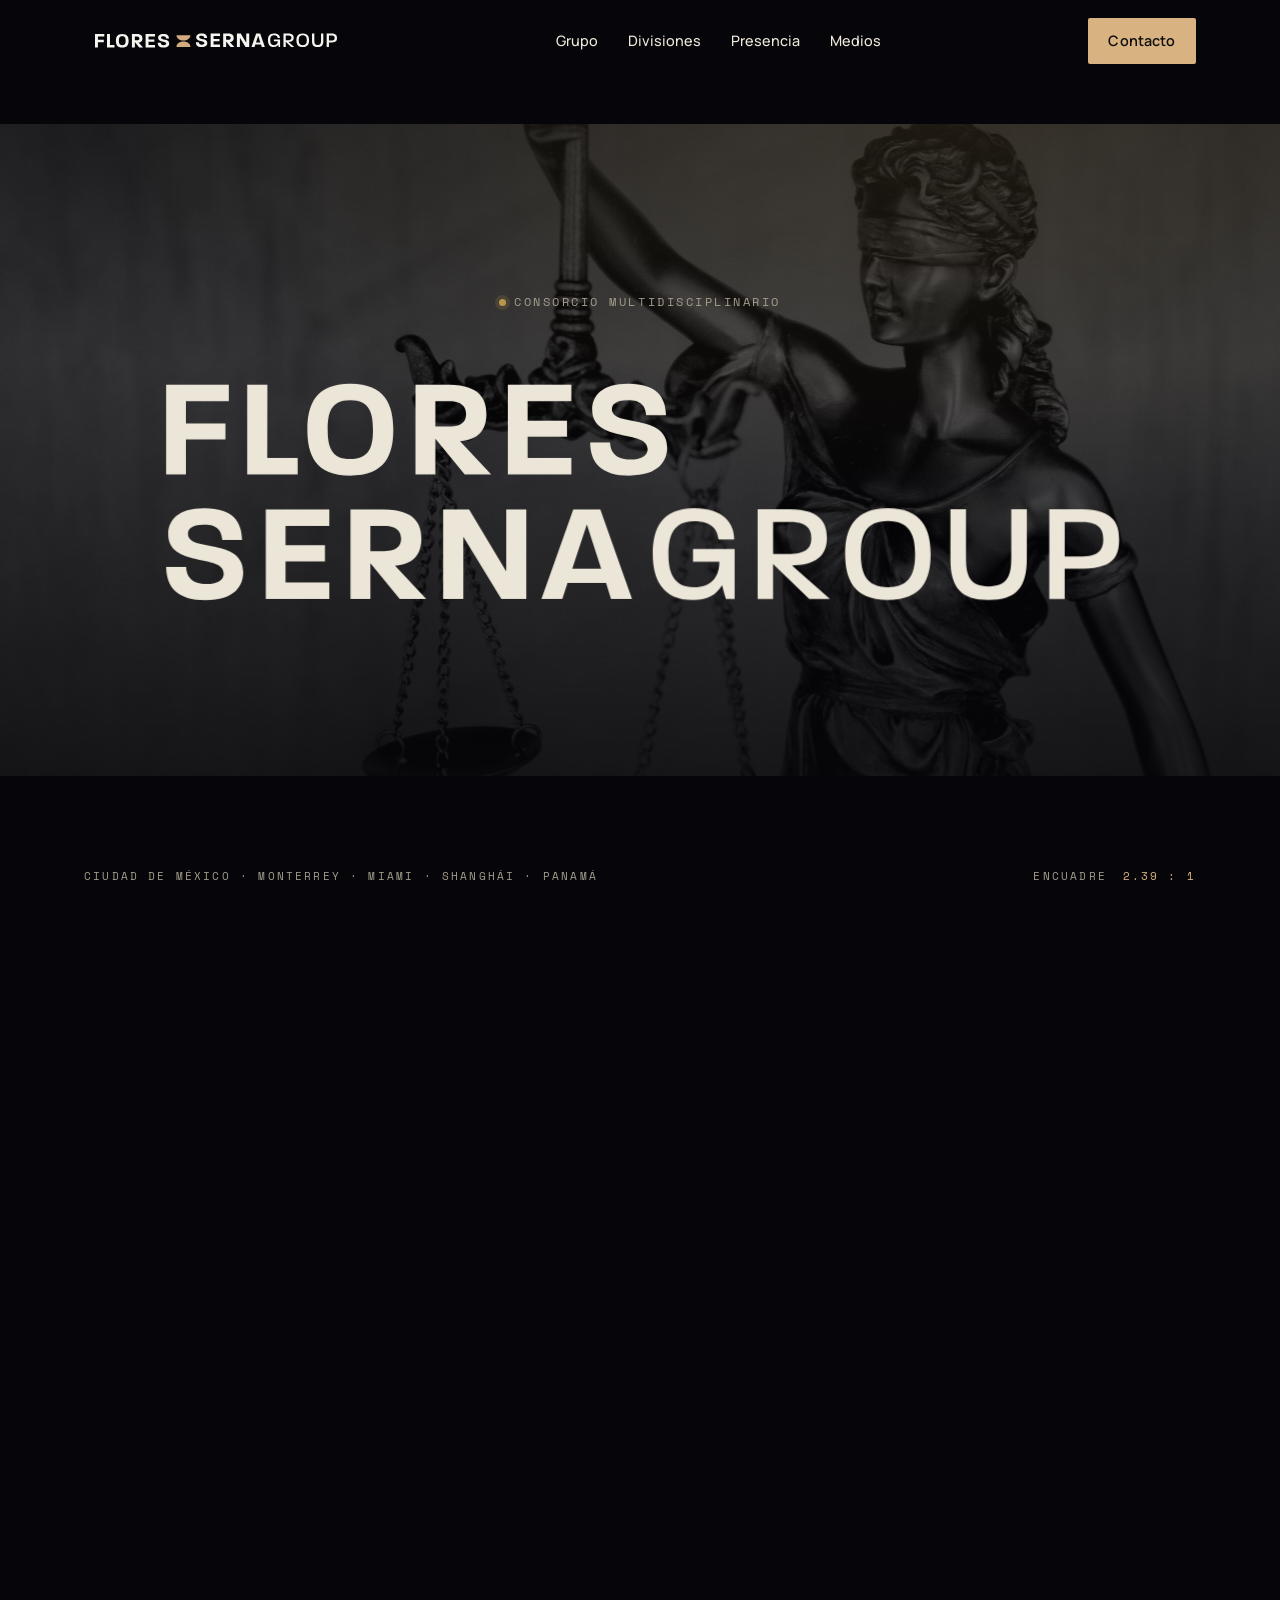
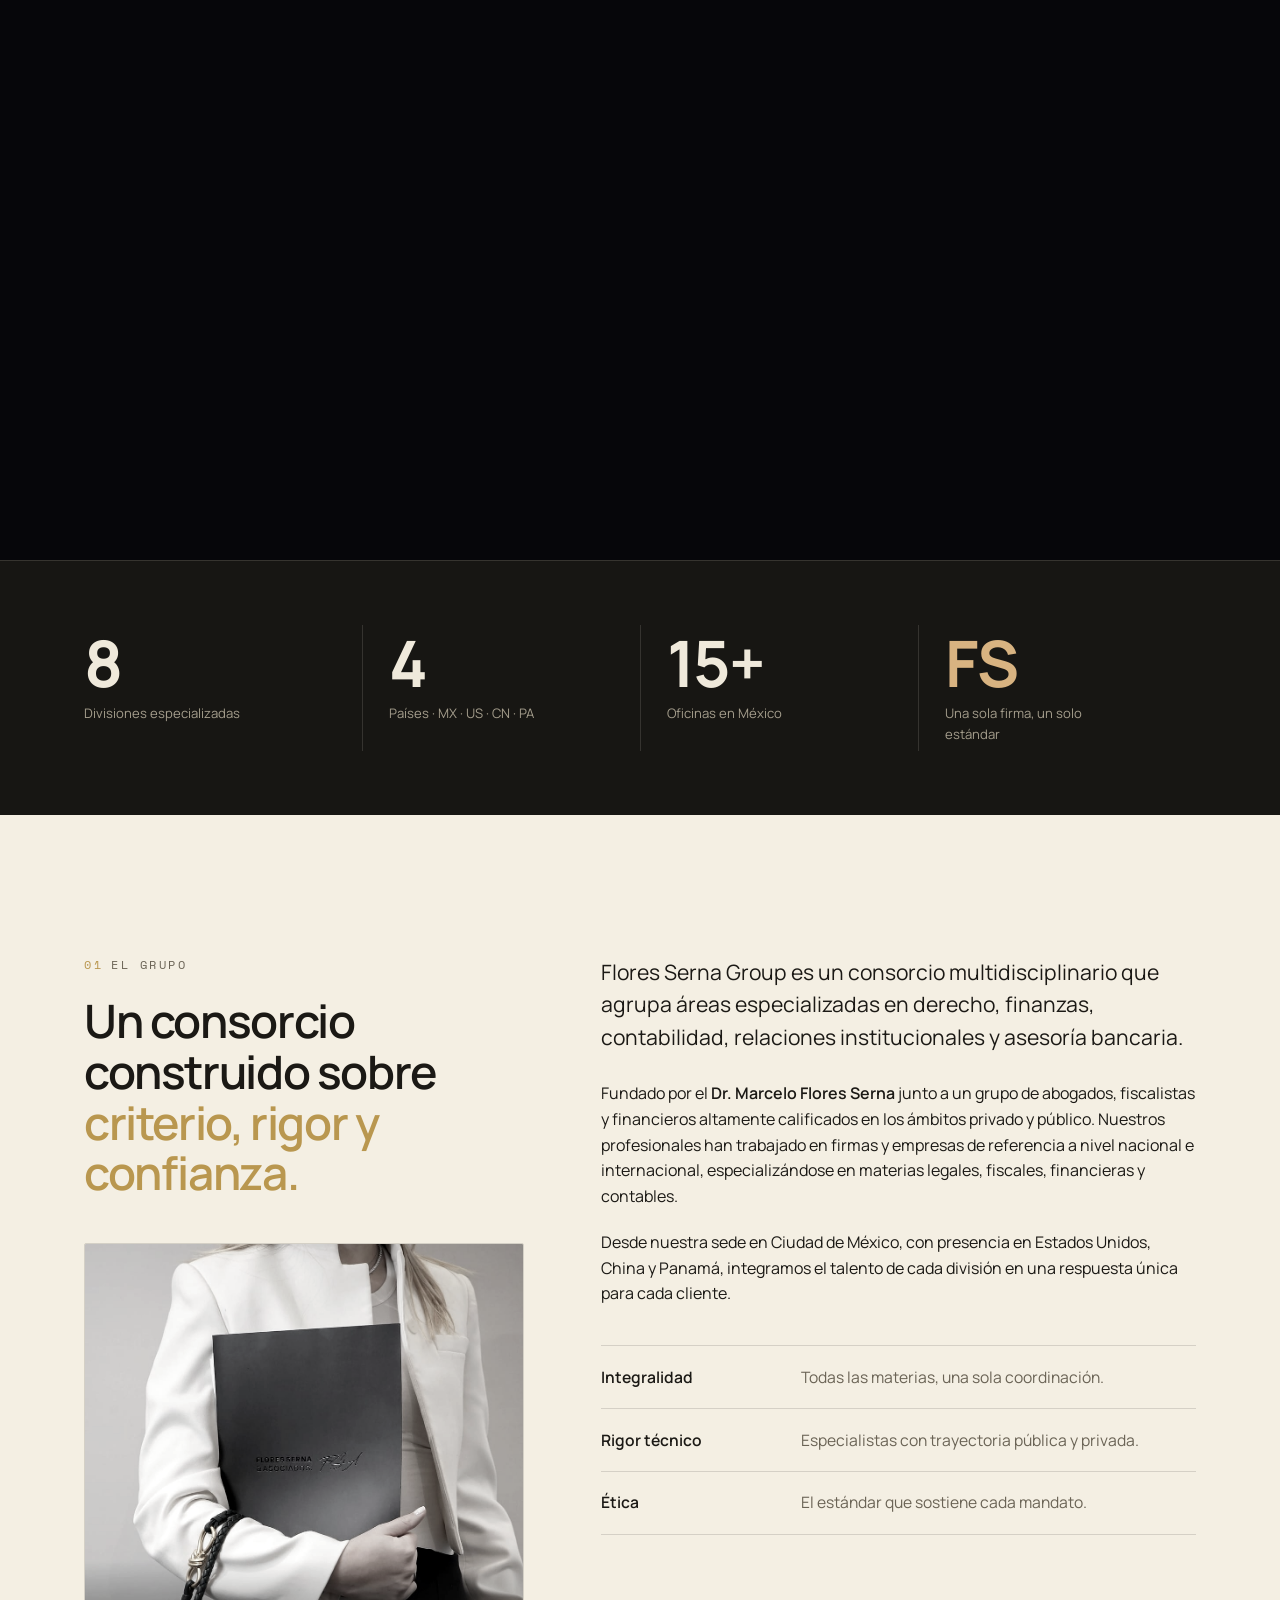
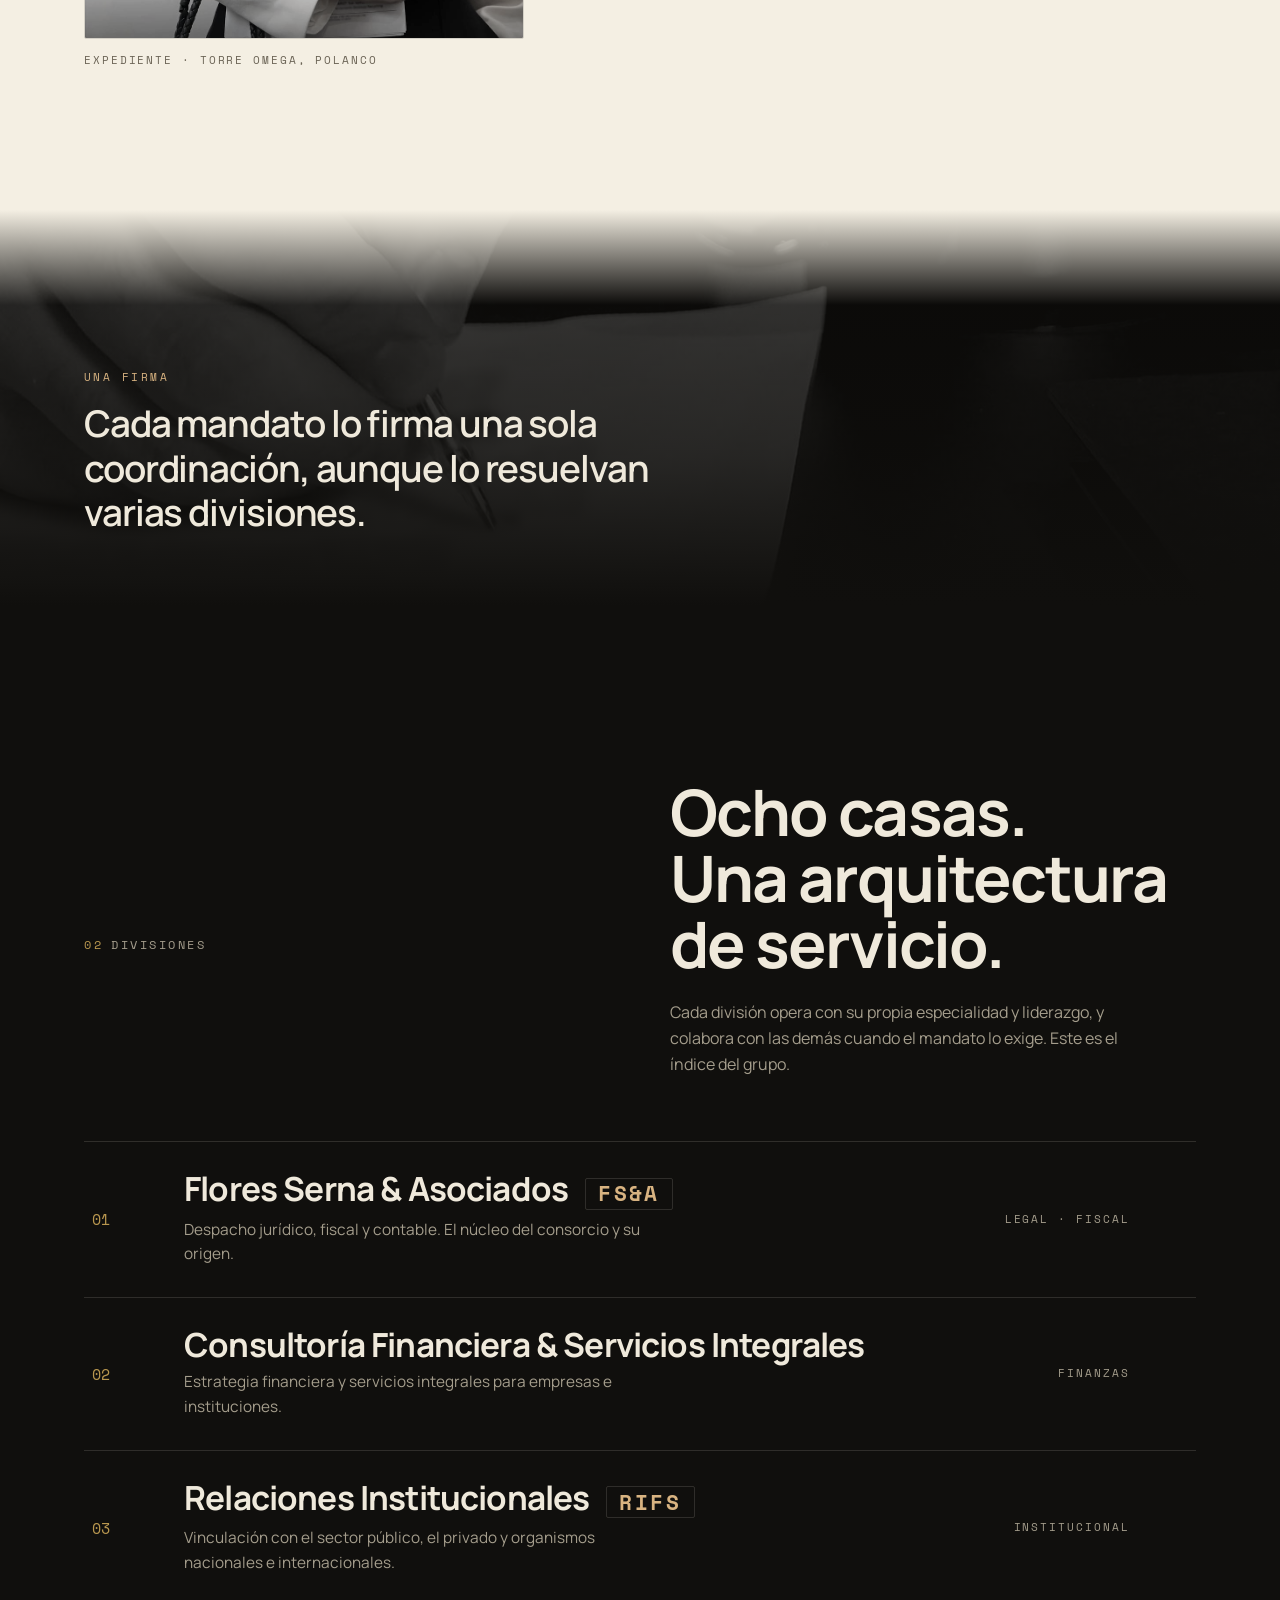
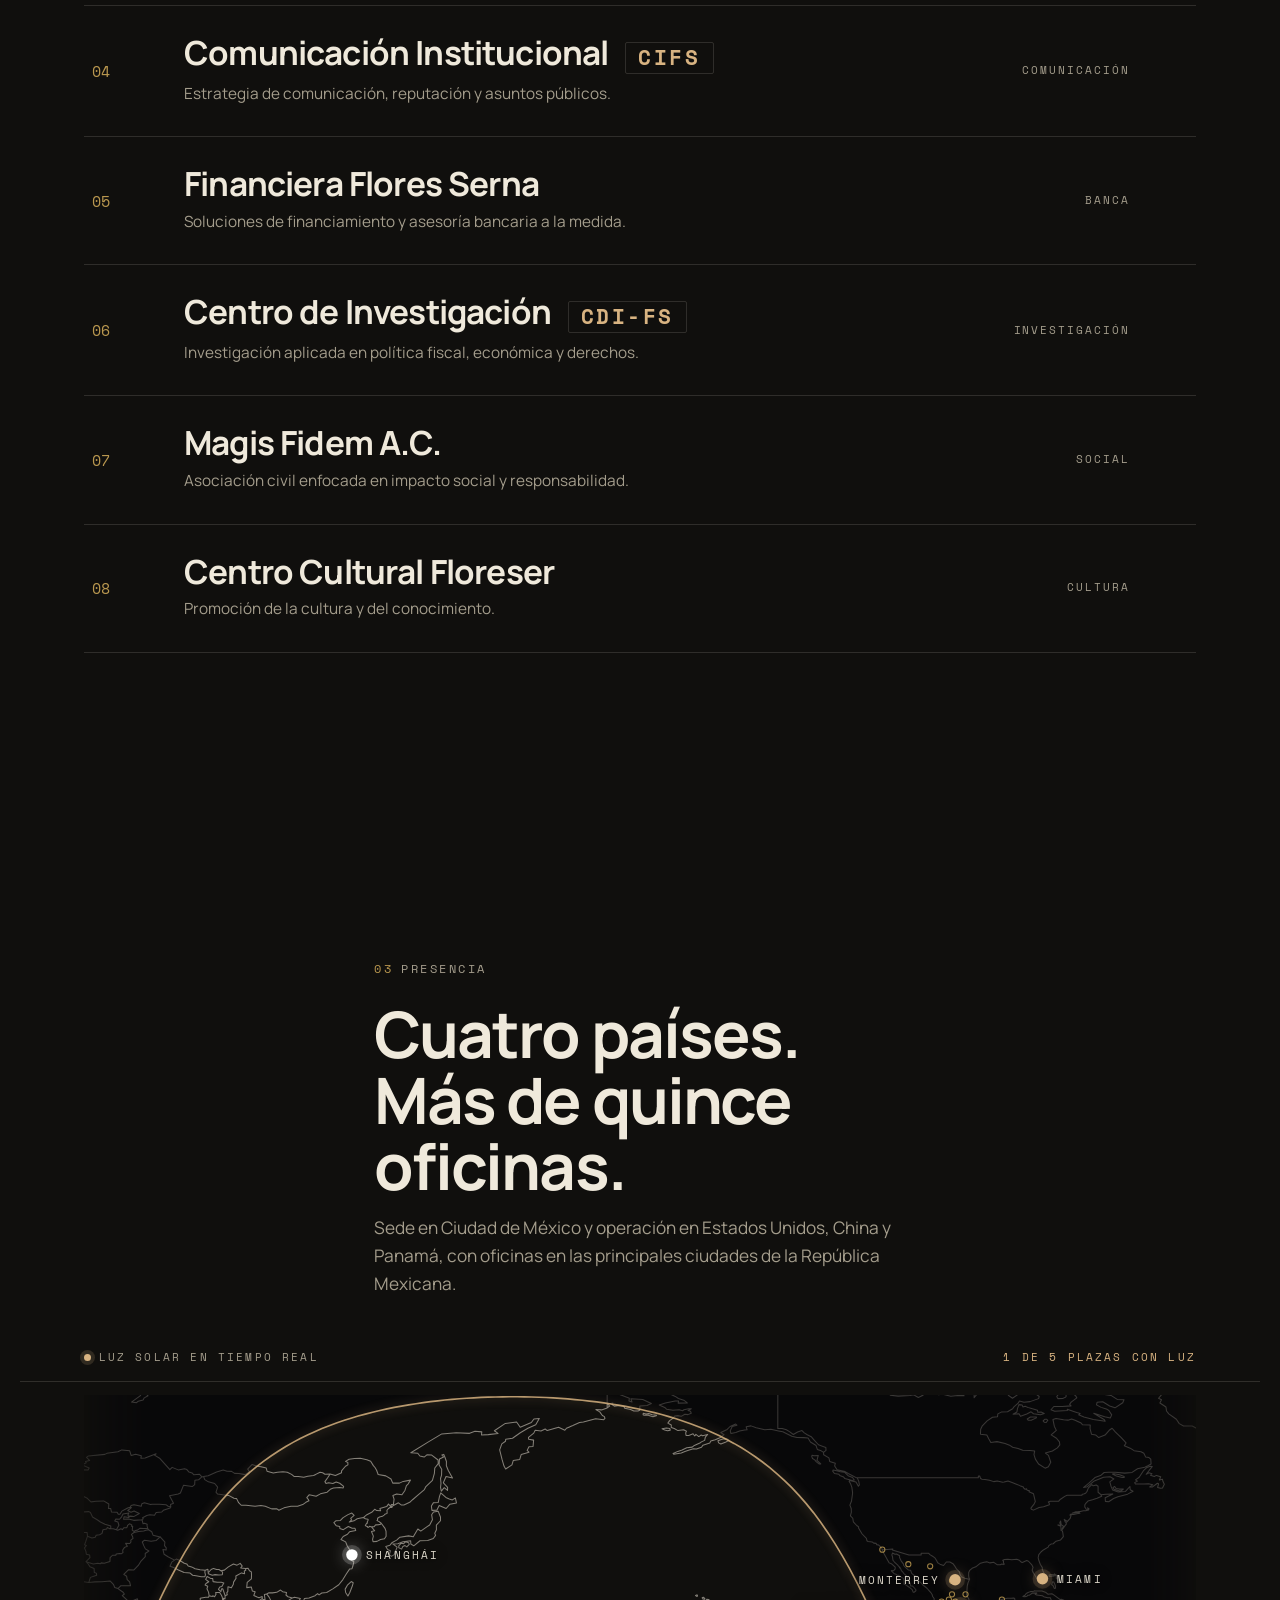
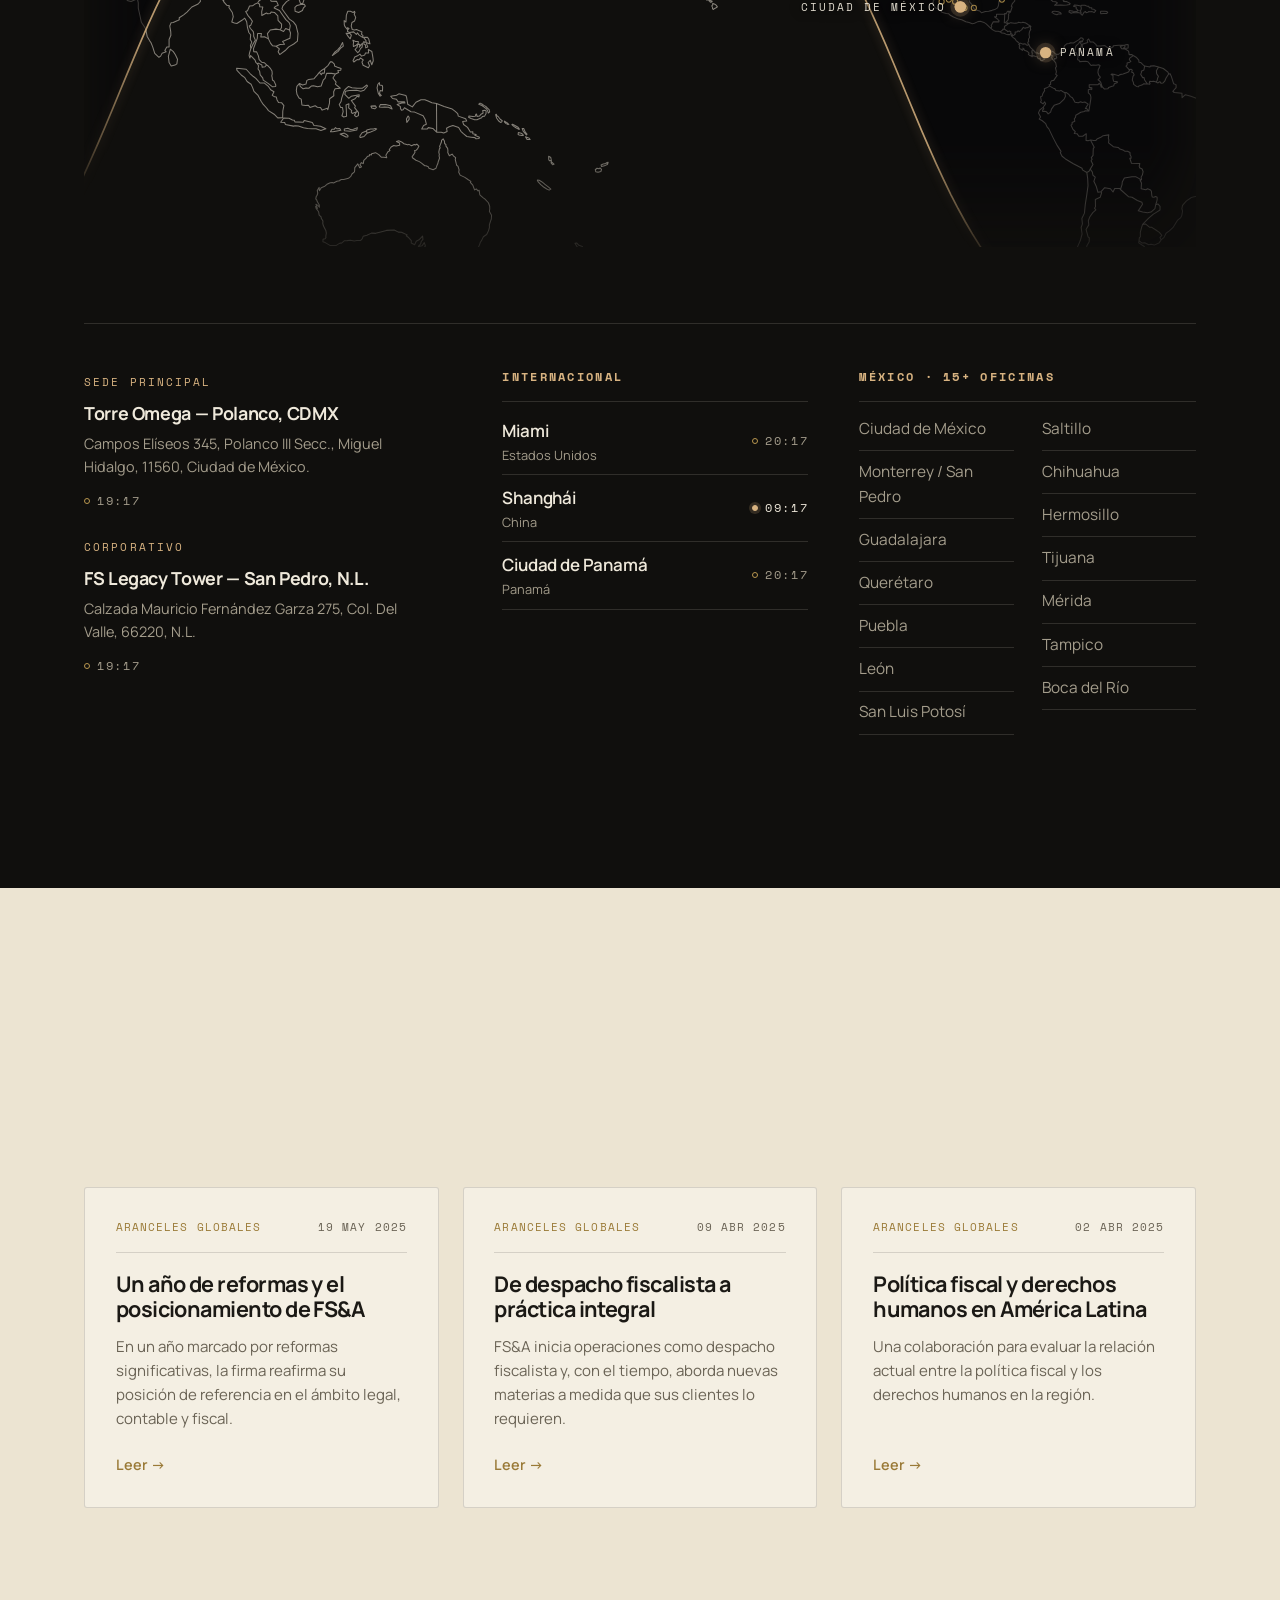
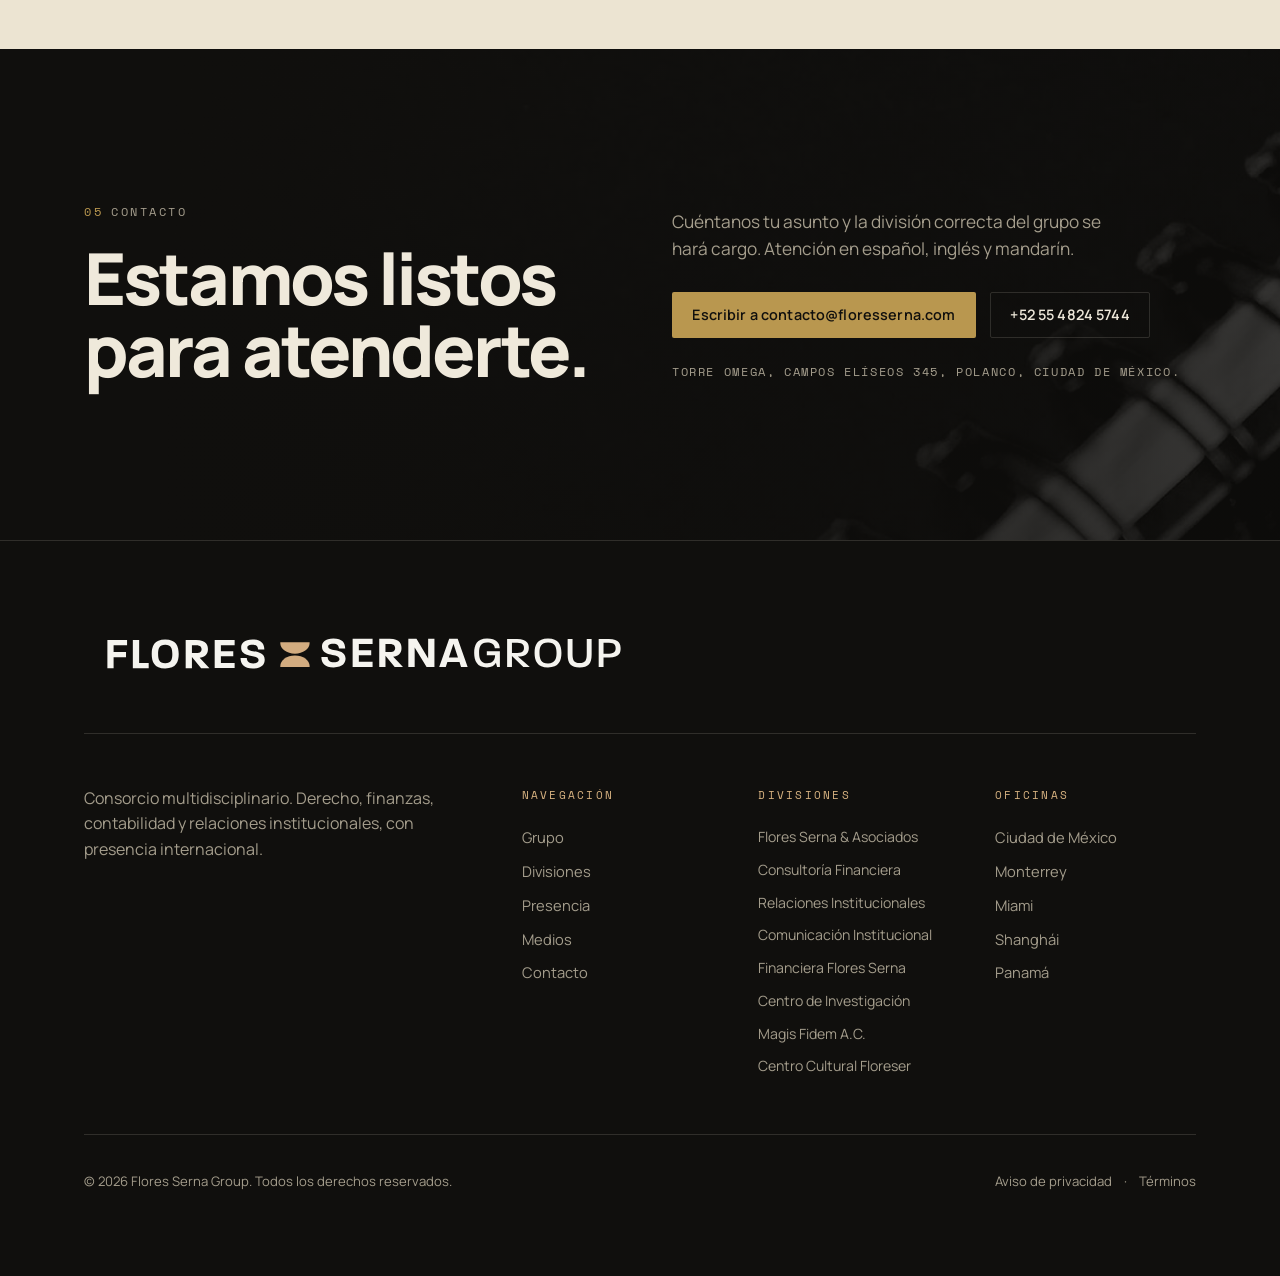
==== commit 1e2e9259: "Hero: Lady Justice de apertura + glow al formarse y salida centrada - Plate inicial del reel: estatu" ====
--- a/index.html
+++ b/index.html
@@ -78,7 +78,7 @@
         <div class="reel__stage">
 
           <div class="reel__gate" aria-hidden="true">
-            <img class="reel__frame is-on" src="assets/img/plate-archivo.jpg" alt="" fetchpriority="high" decoding="async" />
+            <img class="reel__frame is-on" src="assets/img/plate-justicia.jpg" alt="" fetchpriority="high" decoding="async" />
             <img class="reel__frame" src="assets/img/plate-consulta.jpg" alt="" decoding="async" />
             <img class="reel__frame" src="assets/img/plate-escritorio.jpg" alt="" decoding="async" />
             <div class="reel__vignette"></div>
--- a/assets/css/styles.css
+++ b/assets/css/styles.css
@@ -197,6 +197,7 @@
   --push:1.02;                        /* acercamiento continuo de la toma */
   --asm:1;                            /* 0 = reloj de arena deconstruido · 1 = armado */
   --l0:1;--l1:1;--l2:1;               /* acople por palabra del logo (0..1) */
+  --out:0;                            /* salida: 1 = letras apagadas, sólo el glow */
   --matte:clamp(46px,14vh,124px);     /* alto de cada barra negra */
   background:var(--sala);color:var(--on-ink);
 }
@@ -254,13 +255,35 @@
 
 .lg-word path{fill:var(--proyeccion)}
 .lg-half path{fill:var(--gold-lt)}
-.lg-emblem{filter:drop-shadow(0 3px 20px rgba(216,179,129,.30))}
+/* El glow se enciende con el armado (--asm) y se intensifica en la salida
+   (--out), cuando las letras se apagan y sólo queda el reloj de arena.
+   --gi = intensidad de glow. Núcleo cálido + halo dorado. */
+.lg-emblem{
+  --gi:calc(var(--asm,1) + var(--out,0) * .5);
+  /* En la salida se desplaza al centro del encuadre y crece un poco, para
+     quedar como único foco cuando las letras se apagan. */
+  transform-box:fill-box;transform-origin:center;
+  transform:translate(calc(var(--out,0) * -95px), calc(var(--out,0) * 47px)) scale(calc(1 + var(--out,0) * .26));
+  transition:transform .5s var(--ease);
+  filter:
+    drop-shadow(0 0 calc(var(--gi) * 13px) rgba(255,246,224, calc(var(--gi) * .5)))
+    drop-shadow(0 0 calc(4px + var(--gi) * 26px) rgba(216,179,129, calc(var(--gi) * .5)));
+}
+@media (prefers-reduced-motion: reduce){
+  .lg-emblem{filter:drop-shadow(0 0 16px rgba(216,179,129,.4))}
+}
 
 .lg-flores{--l:var(--l0,1)}
 .lg-serna{--l:var(--l1,1)}
 .lg-group{--l:var(--l2,1)}
-/* La palabra sube a registro; translate en unidades de usuario del viewBox. */
-.lg-word{transform:translateY(calc((1 - var(--l,1)) * 26px));will-change:transform}
+/* La palabra sube a registro; translate en unidades de usuario del viewBox.
+   En la salida (--out) las letras se apagan y dejan sólo el reloj de arena. */
+.lg-word{
+  transform:translateY(calc((1 - var(--l,1)) * 26px));
+  opacity:calc(1 - var(--out,0));
+  transition:opacity .5s var(--ease);   /* suaviza el apagado (el armado sigue scrubbeado) */
+  will-change:transform,opacity;
+}
 
 /* El reloj de arena no está al principio: entra con fade (opacidad 0 → 1) y se
    acomoda (sus mitades convergen y crecen) a medida que se scrollea. */
@@ -296,7 +319,7 @@
 }
 .js .reel__eyebrow{opacity:0;transform:translateY(14px)}
 .reel.is-ready .reel__eyebrow{
-  opacity:1;transform:none;
+  opacity:calc(1 - var(--out,0));transform:none;
   transition:opacity .8s var(--ease) .1s, transform .8s var(--ease) .1s;
 }
 
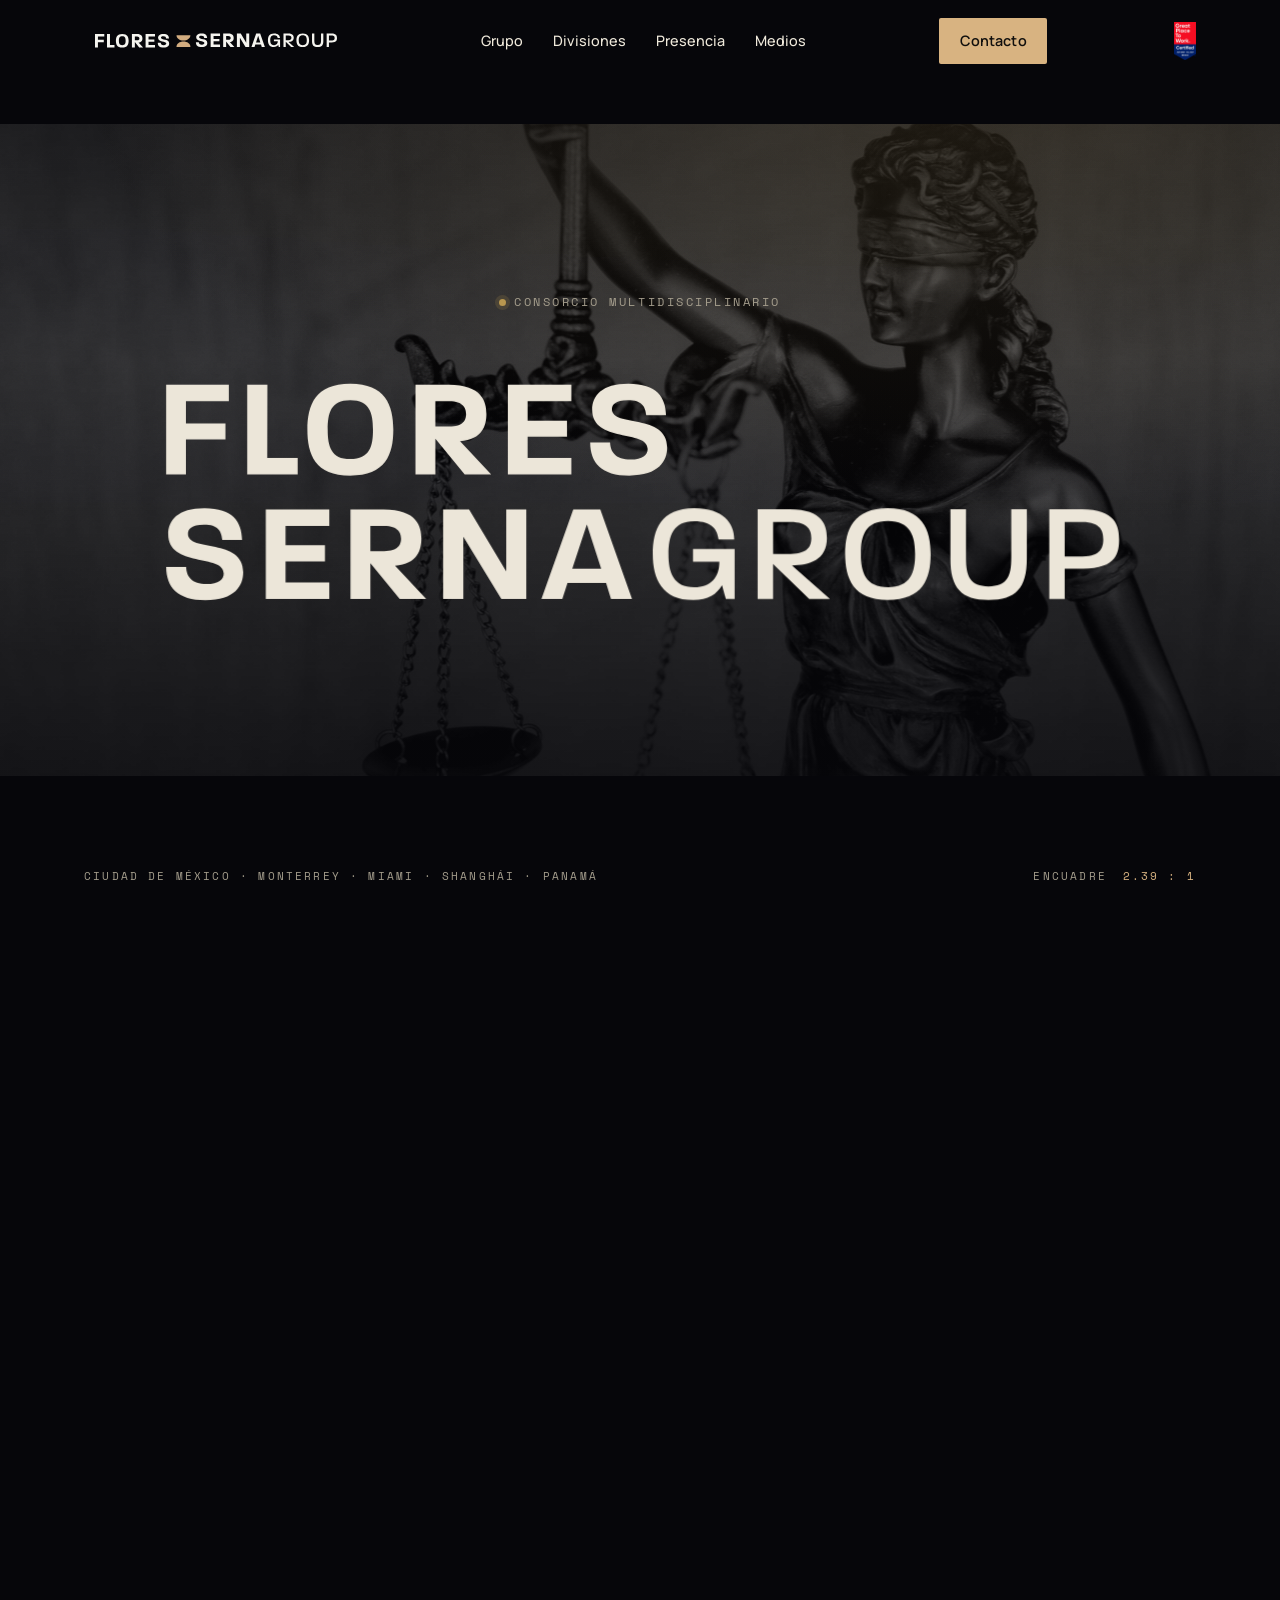
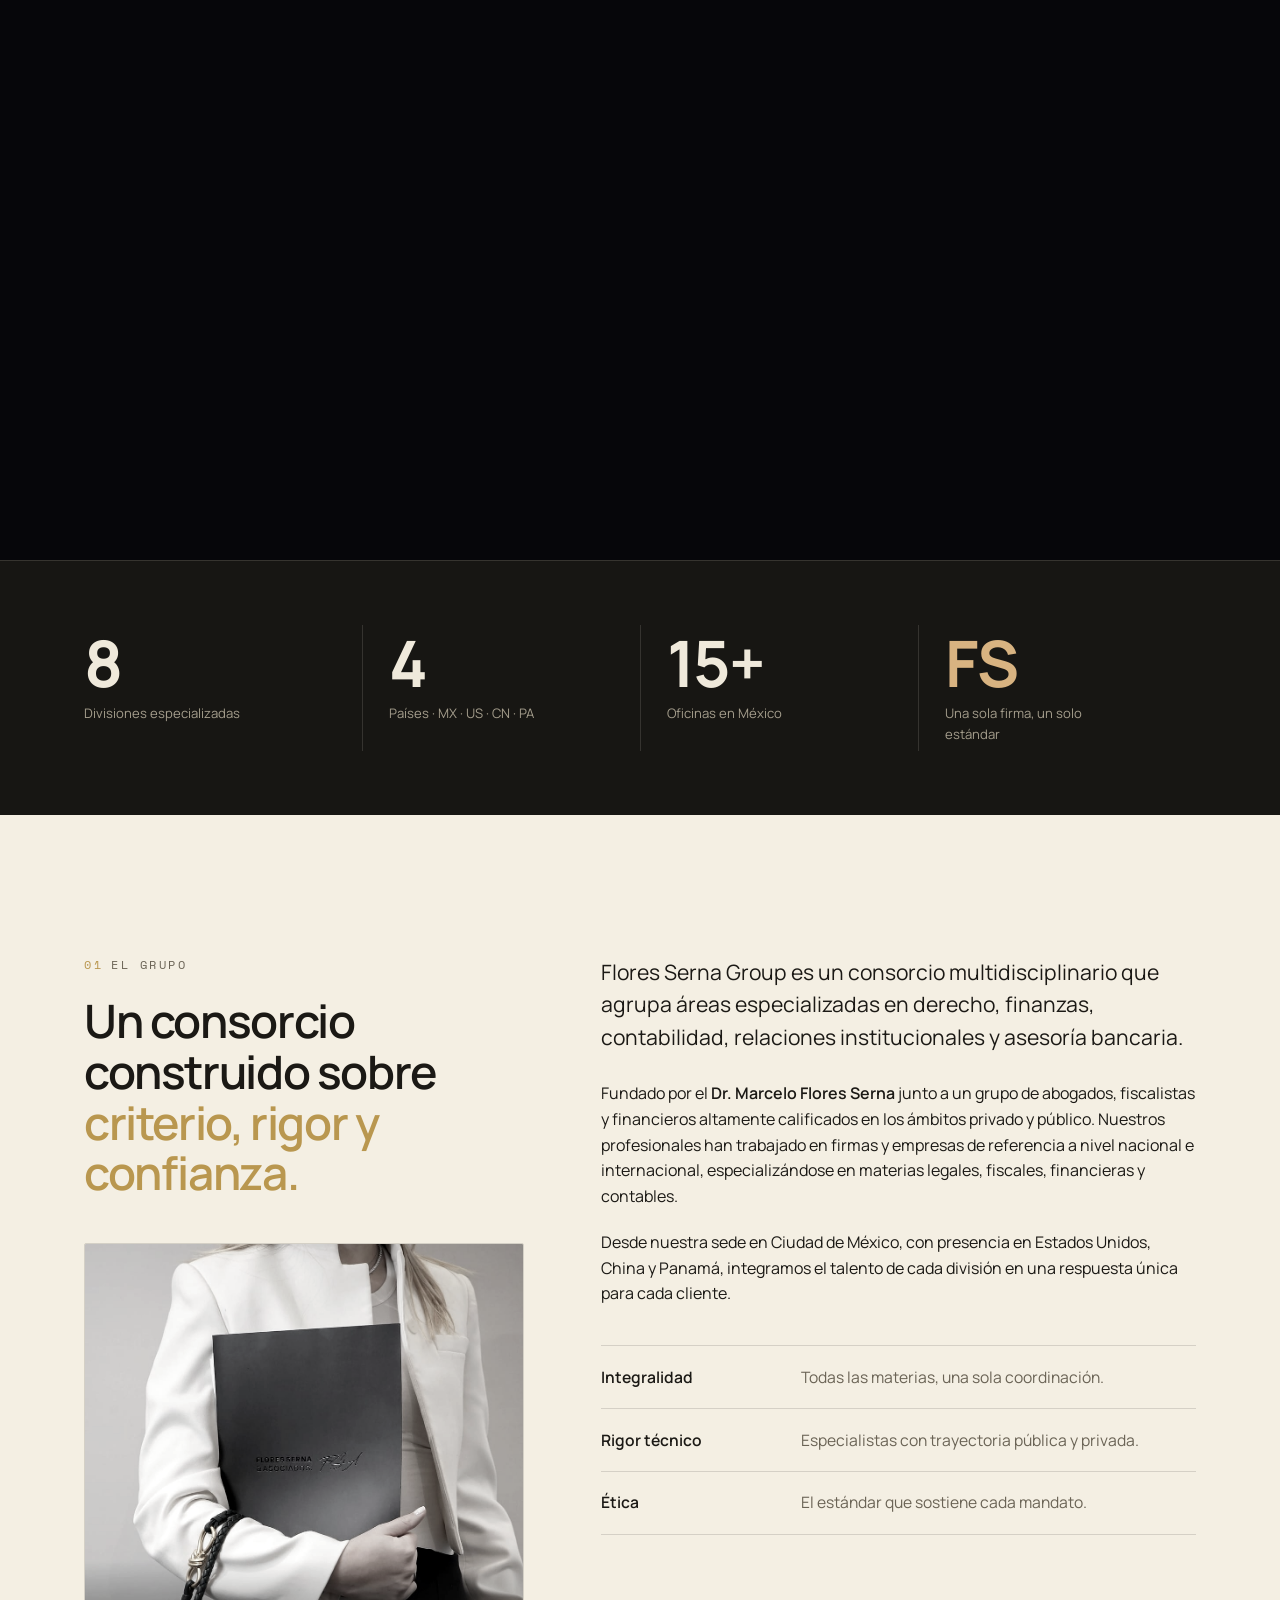
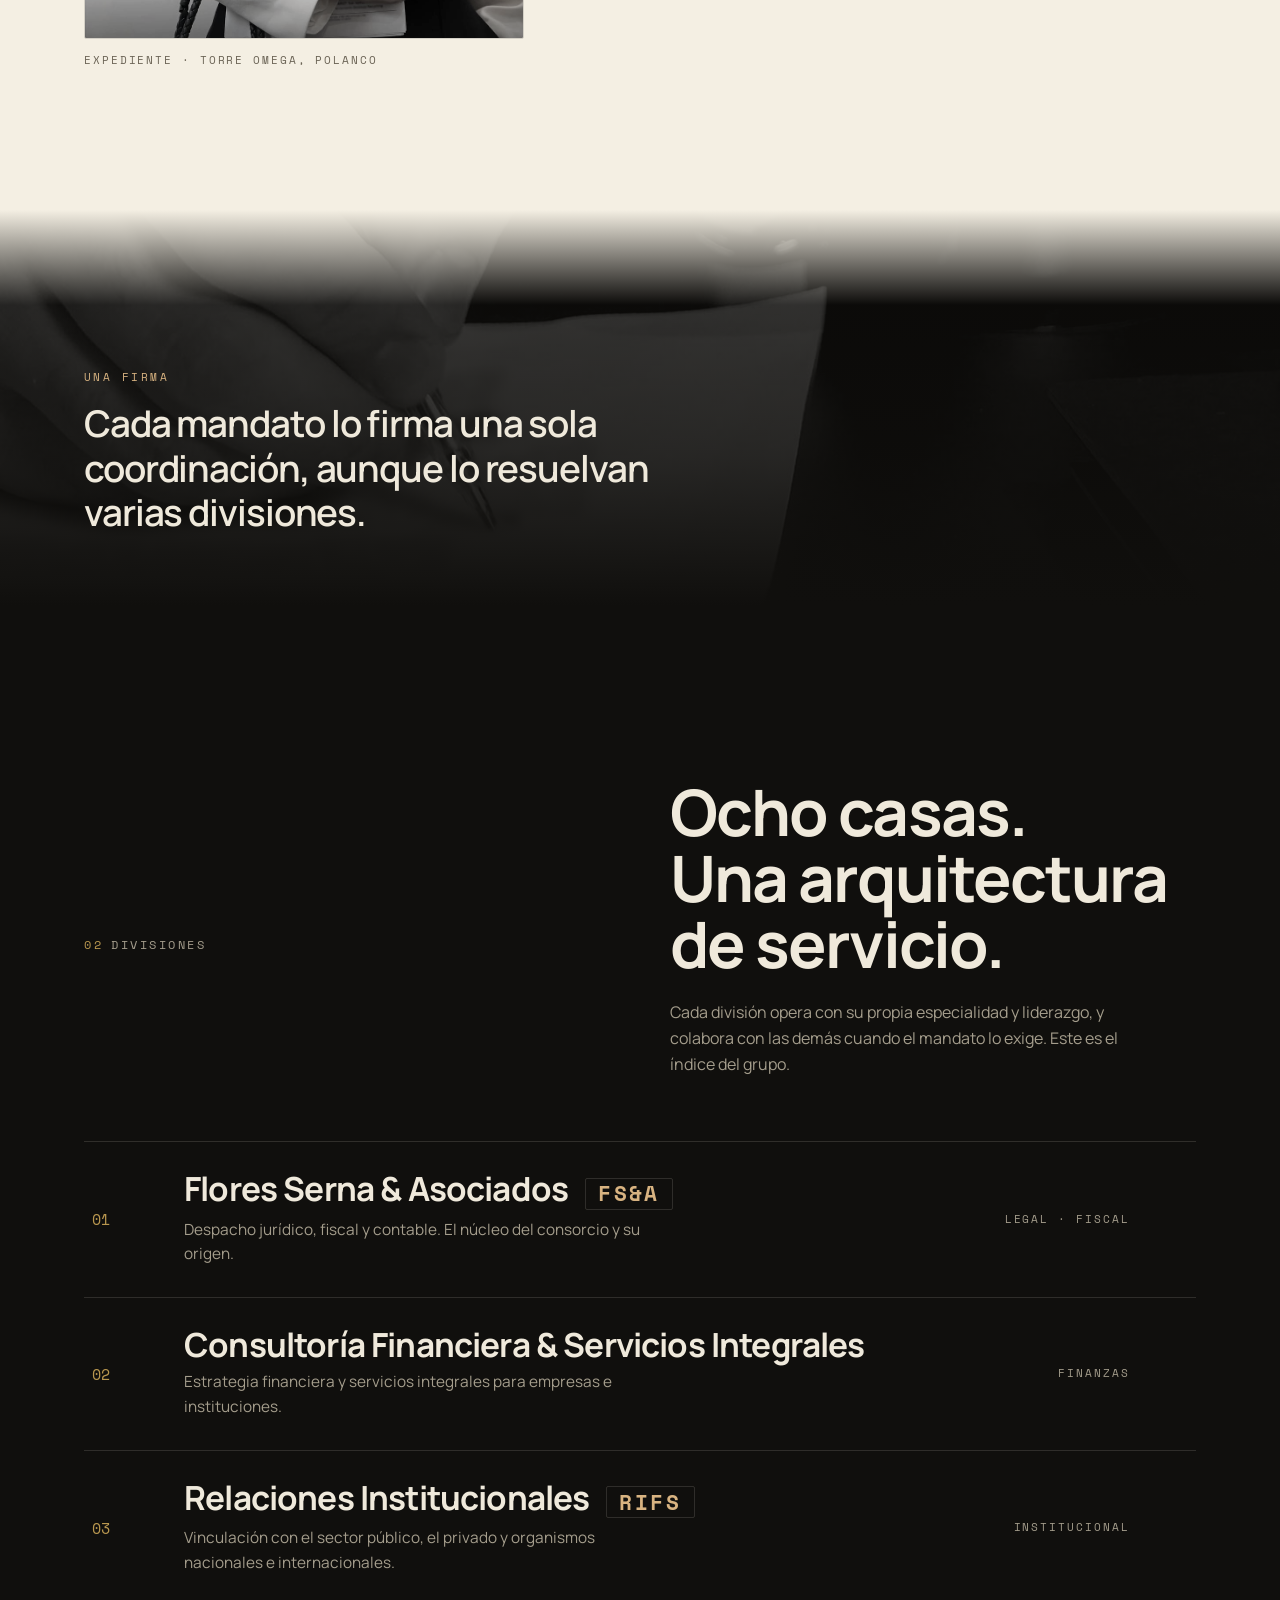
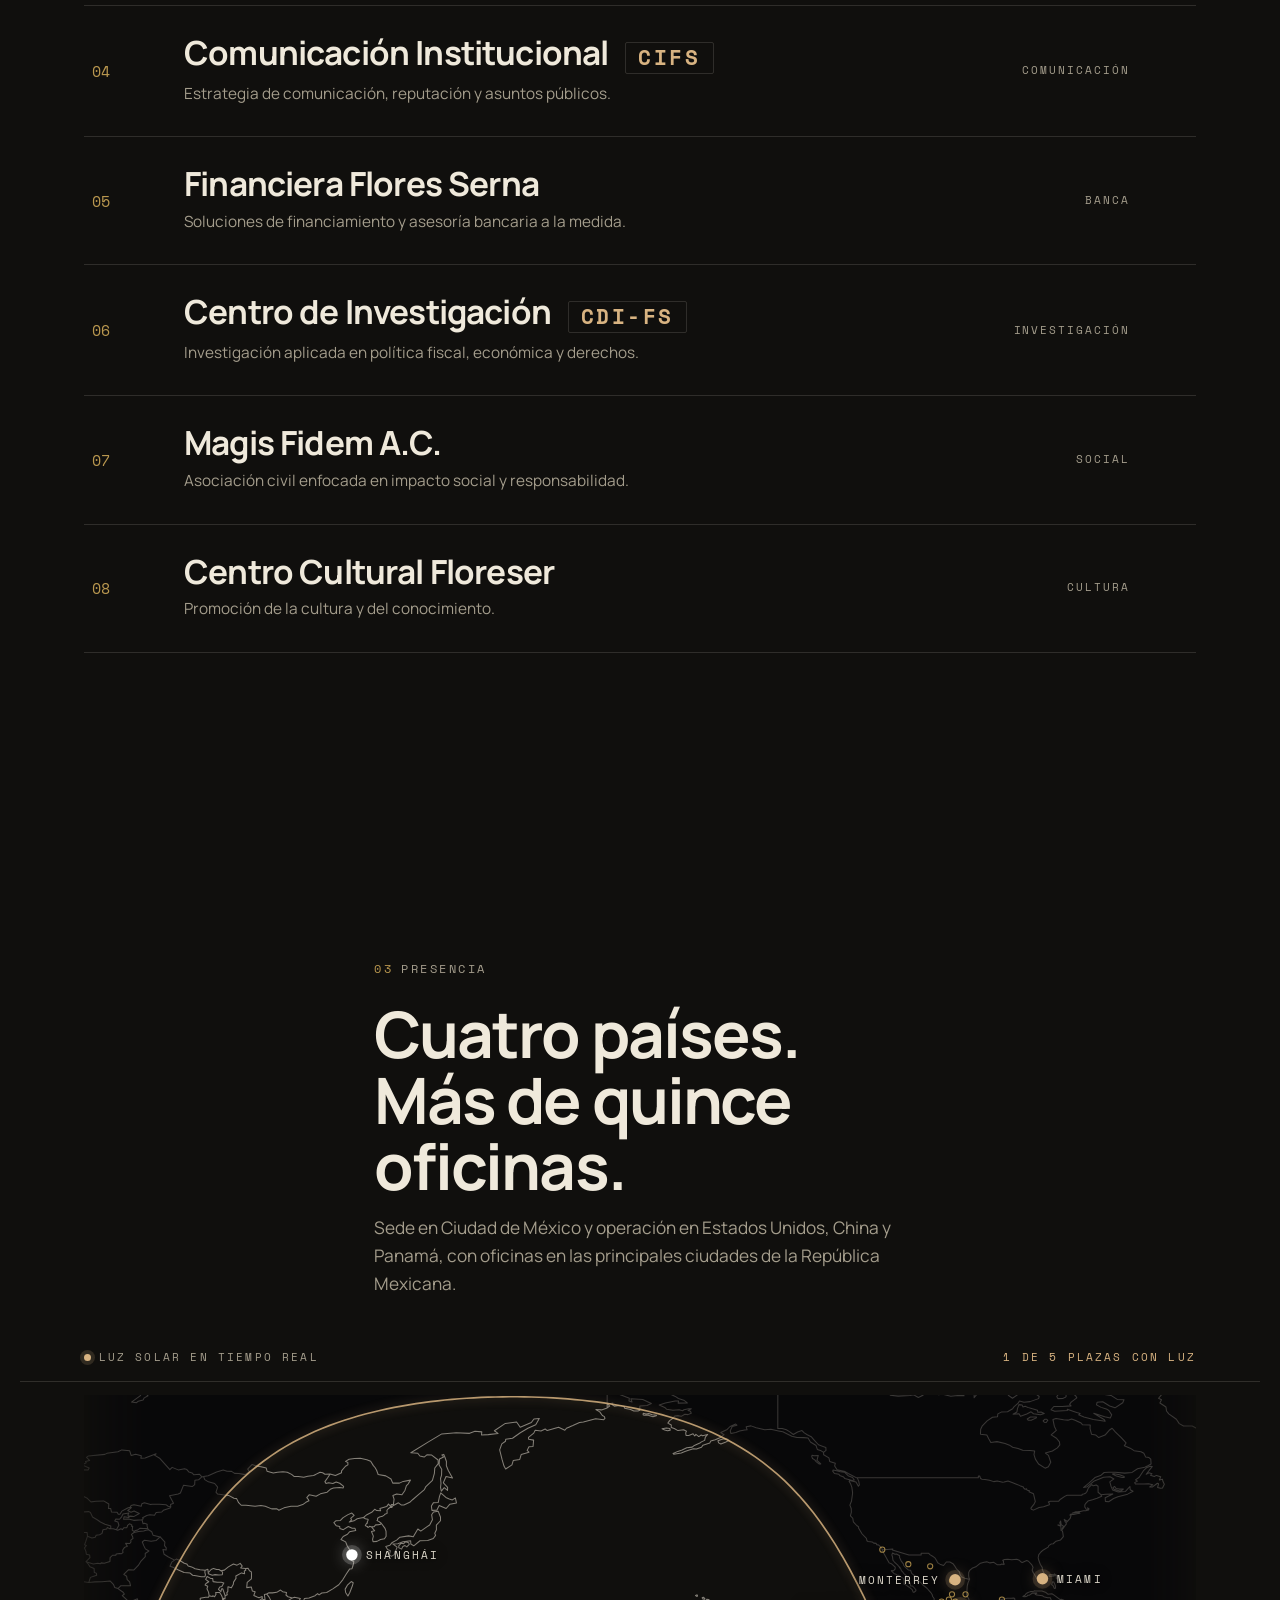
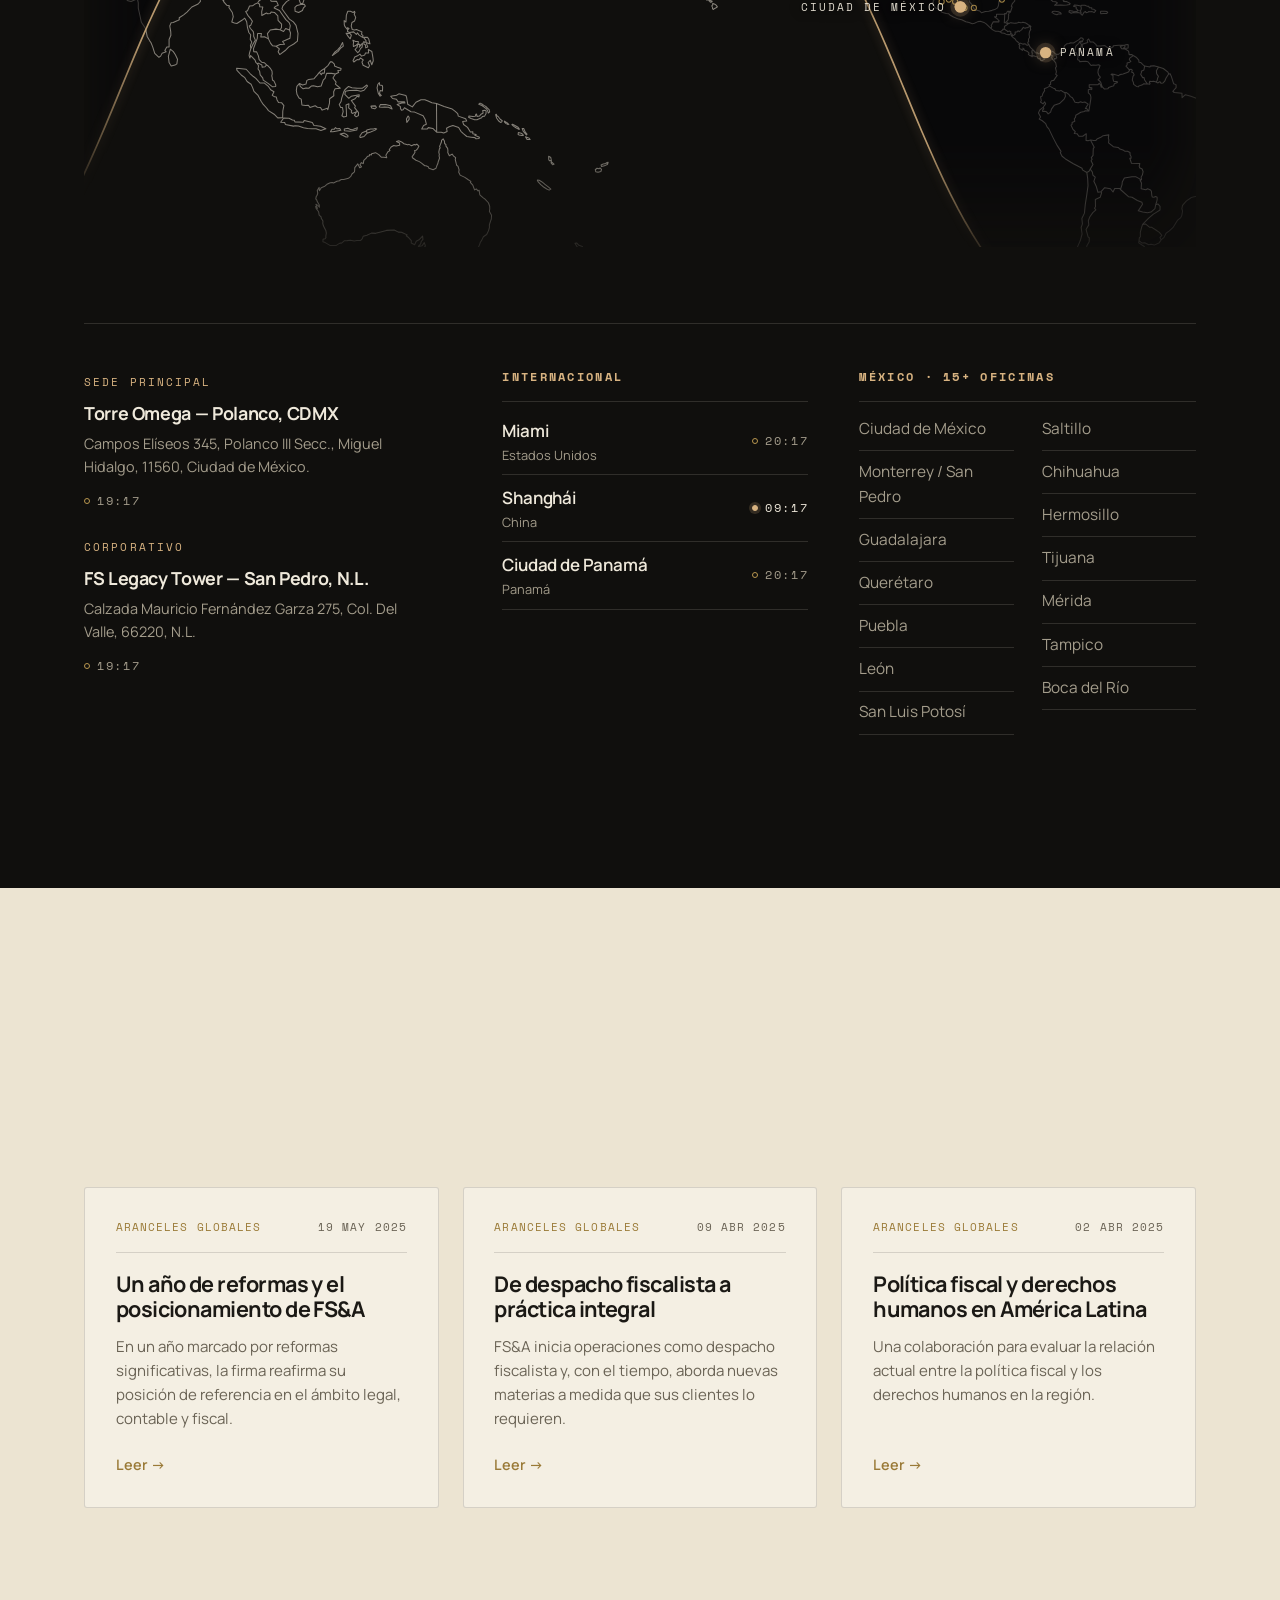
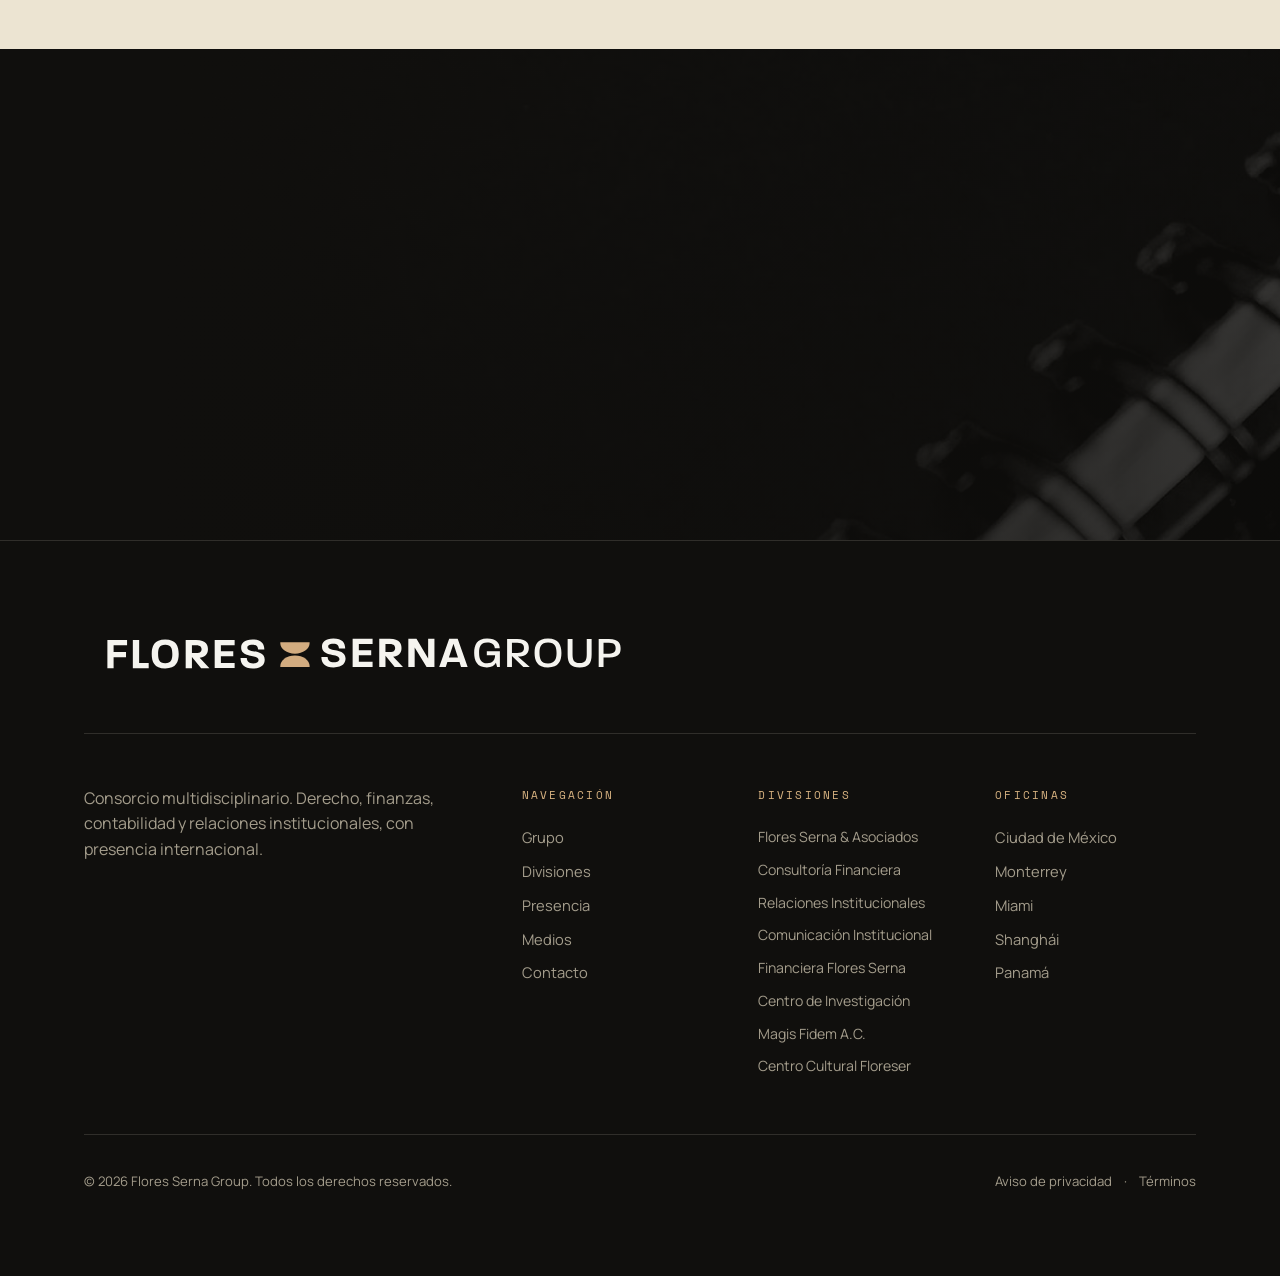
==== commit 01dfb277: "Barra: sello Great Place To Work al elevarse (#5) El sello aparece sólo cuando la barra pasa a crema" ====
--- a/index.html
+++ b/index.html
@@ -47,6 +47,10 @@
       </nav>
 
       <a href="#contacto" class="btn btn--nav">Contacto</a>
+
+      <span class="nav__cert" role="img" aria-label="Great Place To Work Certified — junio 2026 a julio 2027, México">
+        <img src="assets/img/gptw-certified.png" alt="" aria-hidden="true" decoding="async" />
+      </span>
 
       <button class="nav__toggle" id="navToggle" aria-label="Abrir menú" aria-expanded="false" aria-controls="mobileMenu">
         <span></span><span></span>
--- a/assets/css/styles.css
+++ b/assets/css/styles.css
@@ -156,6 +156,16 @@
 .btn--nav{background:var(--ink);color:var(--on-ink)}
 .nav:not([data-elevated="true"]) .btn--nav{background:var(--gold-lt);color:var(--ink)}
 .btn--nav:hover{transform:translateY(-2px)}
+
+/* Sello Great Place To Work — sólo aparece cuando la barra se vuelve crema.
+   Antes de elevarse queda oculto (no compite con el hero). */
+.nav__cert{
+  display:flex;align-items:center;flex-shrink:0;margin-left:-6px;
+  opacity:0;transform:translateY(-4px);pointer-events:none;
+  transition:opacity .4s var(--ease), transform .4s var(--ease);
+}
+.nav__cert img{height:clamp(30px,3.4vw,38px);width:auto;display:block}
+.nav[data-elevated="true"] .nav__cert{opacity:1;transform:none}
 .btn--gold{background:var(--gold);color:var(--ink)}
 .btn--gold:hover{background:var(--gold-lt);transform:translateY(-2px)}
 .btn--ghost{background:transparent;color:var(--on-ink);border-color:var(--line-ink)}
@@ -1040,7 +1050,7 @@
   .offices--mx ul{columns:2}
 }
 @media (max-width: 860px){
-  .nav__links,.btn--nav{display:none}
+  .nav__links,.btn--nav,.nav__cert{display:none}
   .nav__toggle{display:flex}
   .medios__grid{grid-template-columns:1fr;}
   /* Menos recorrido pegajoso en móvil: el gesto completo cabe en tres
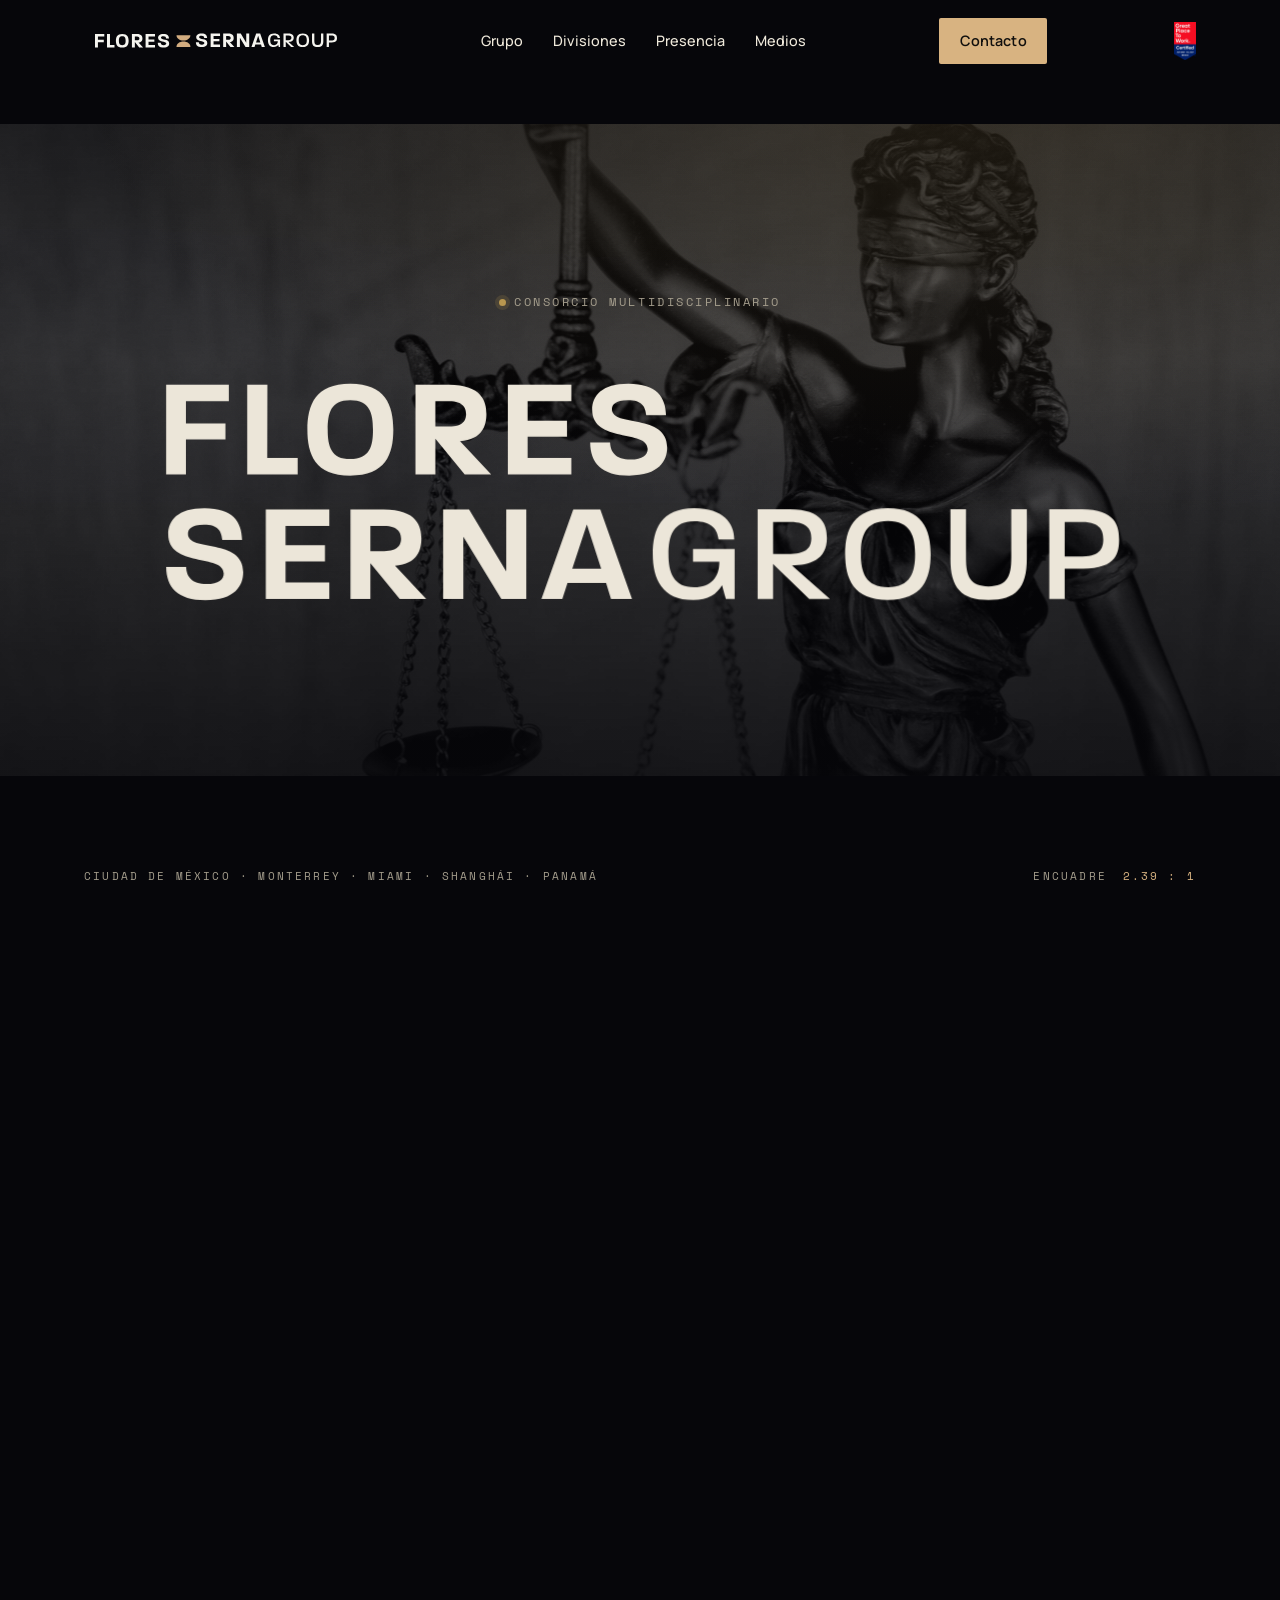
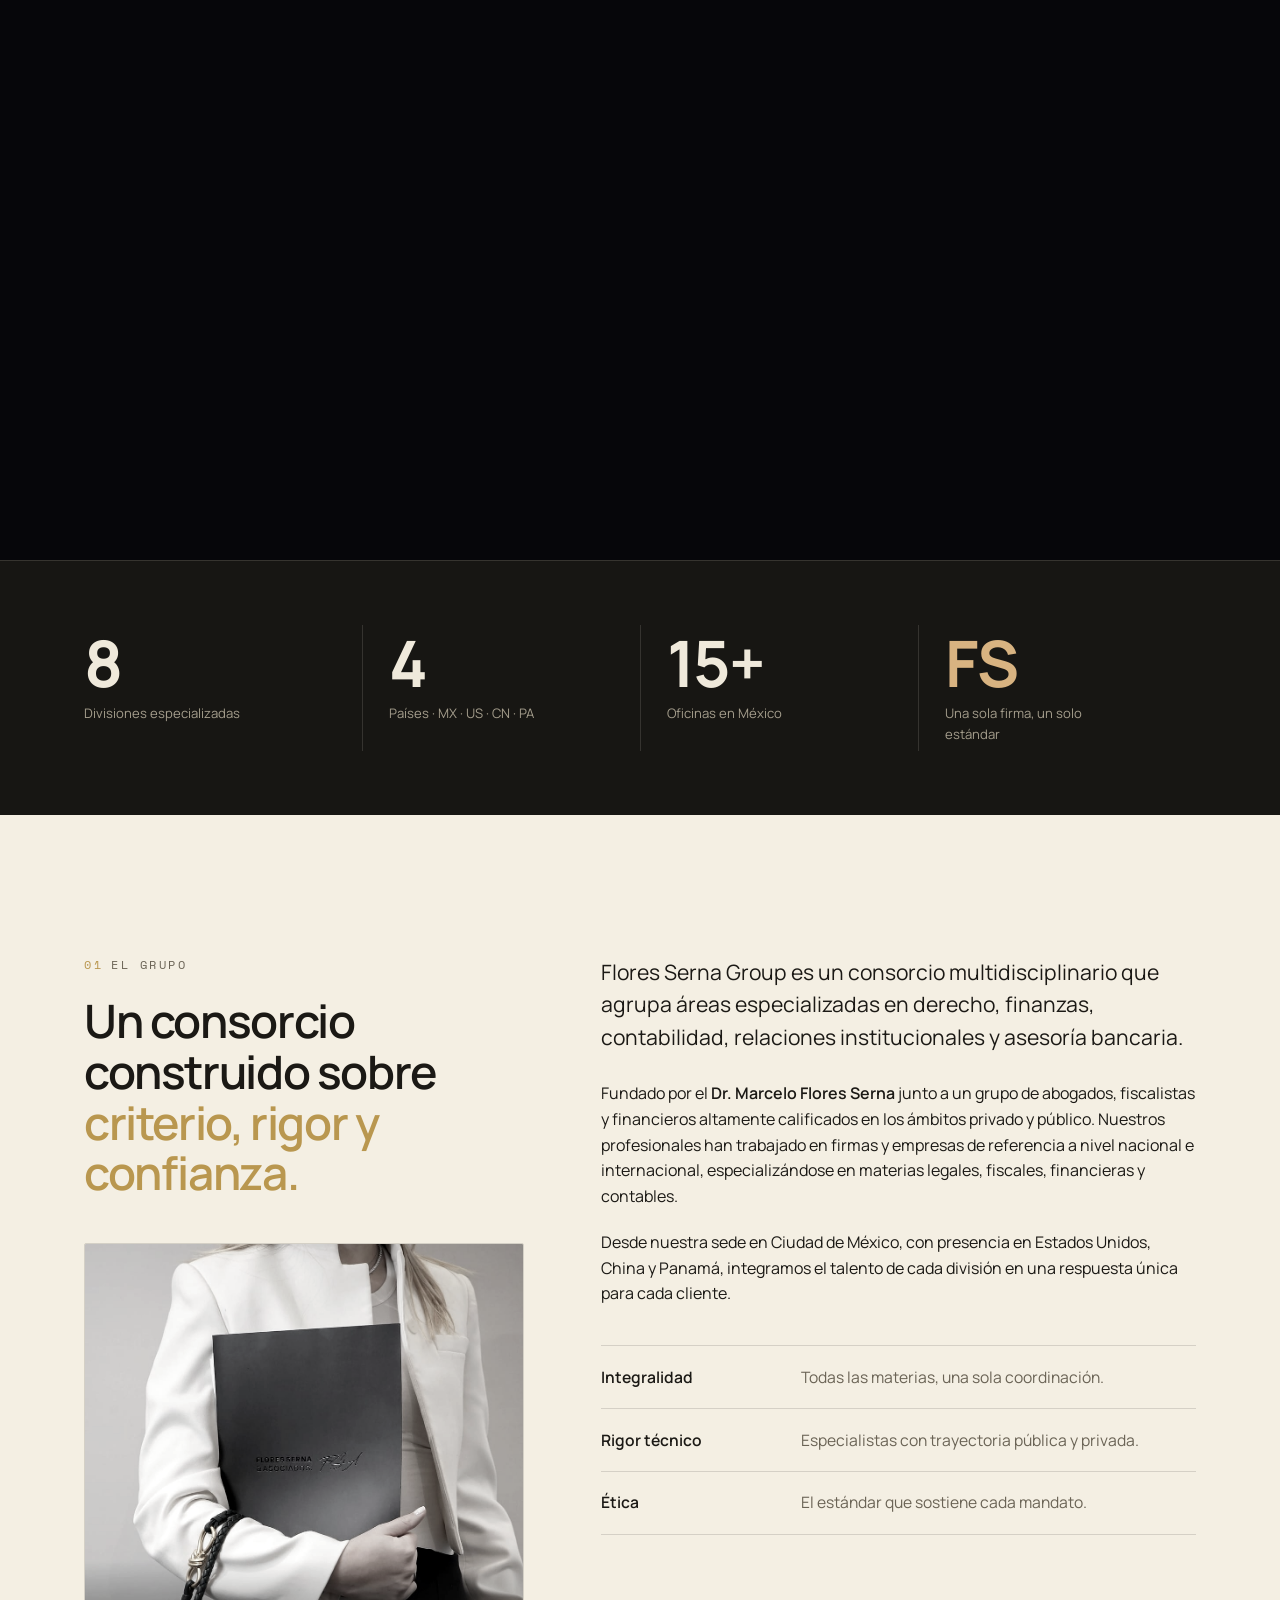
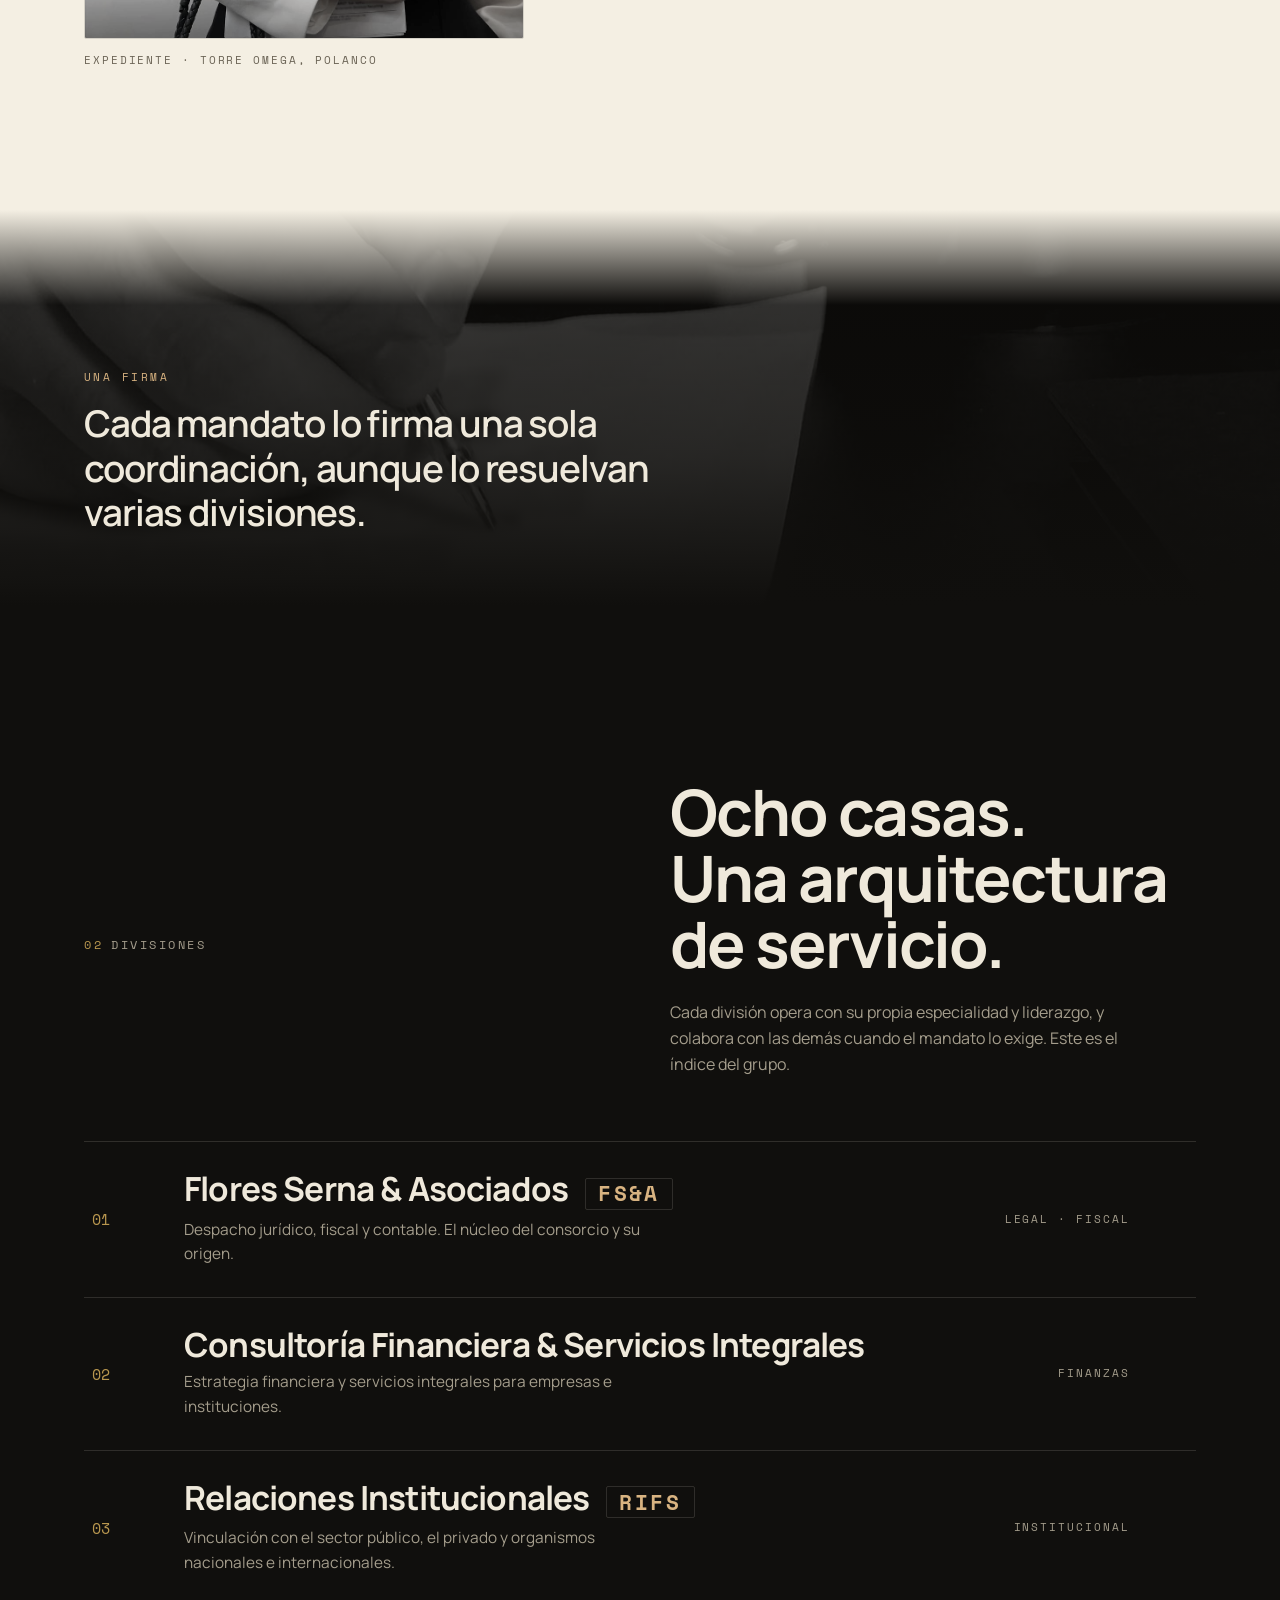
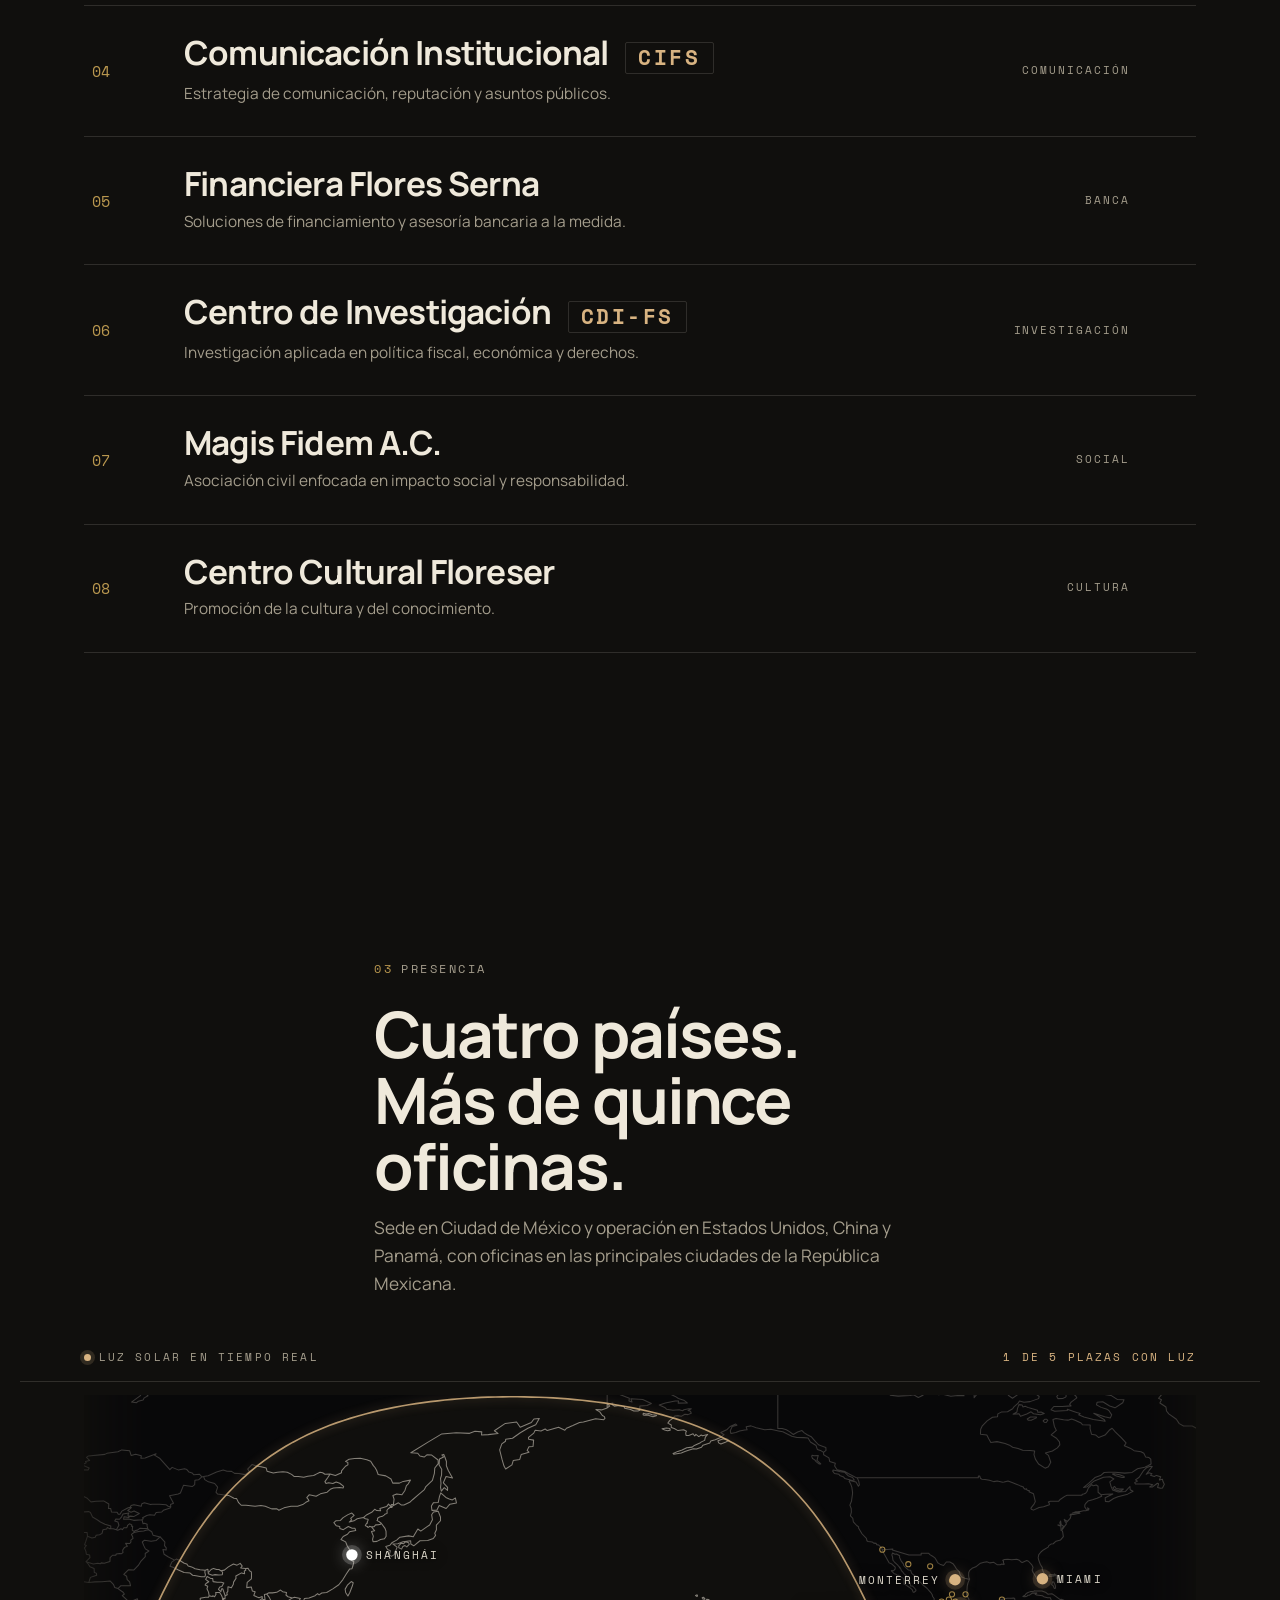
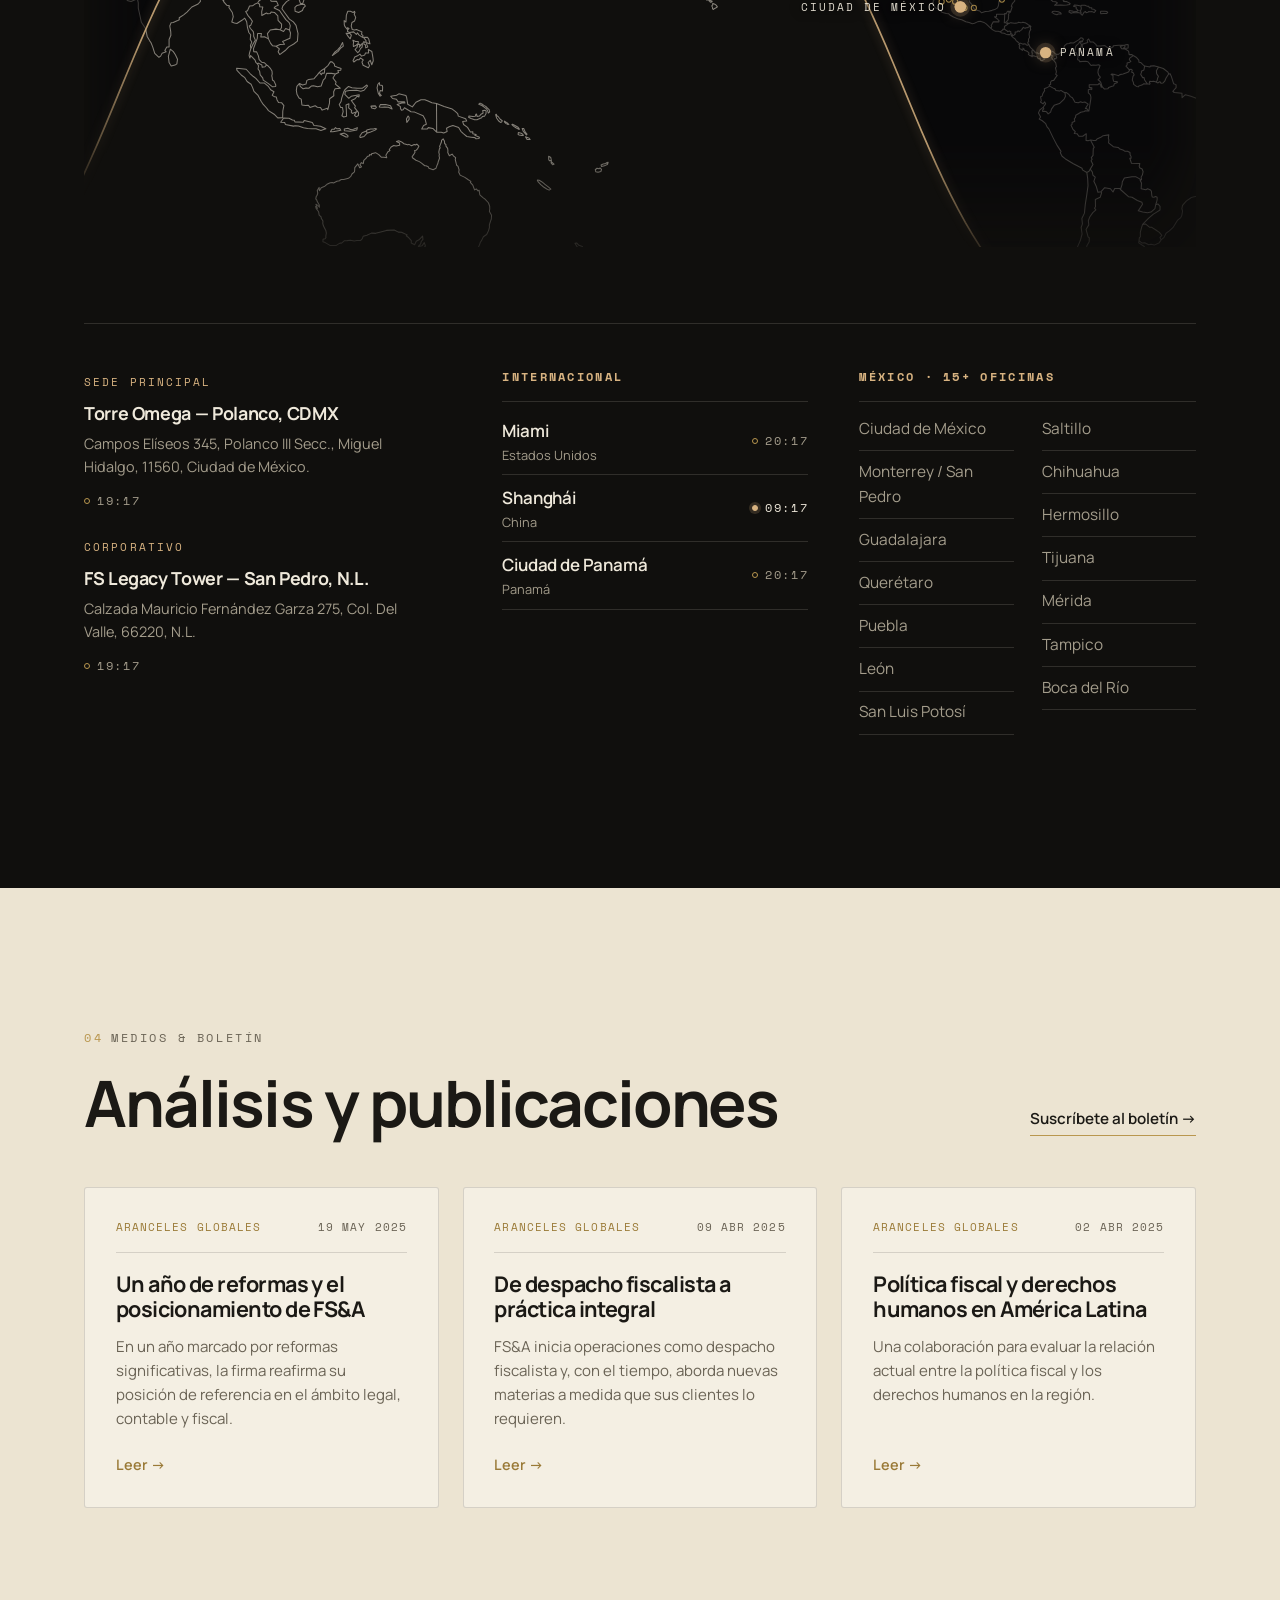
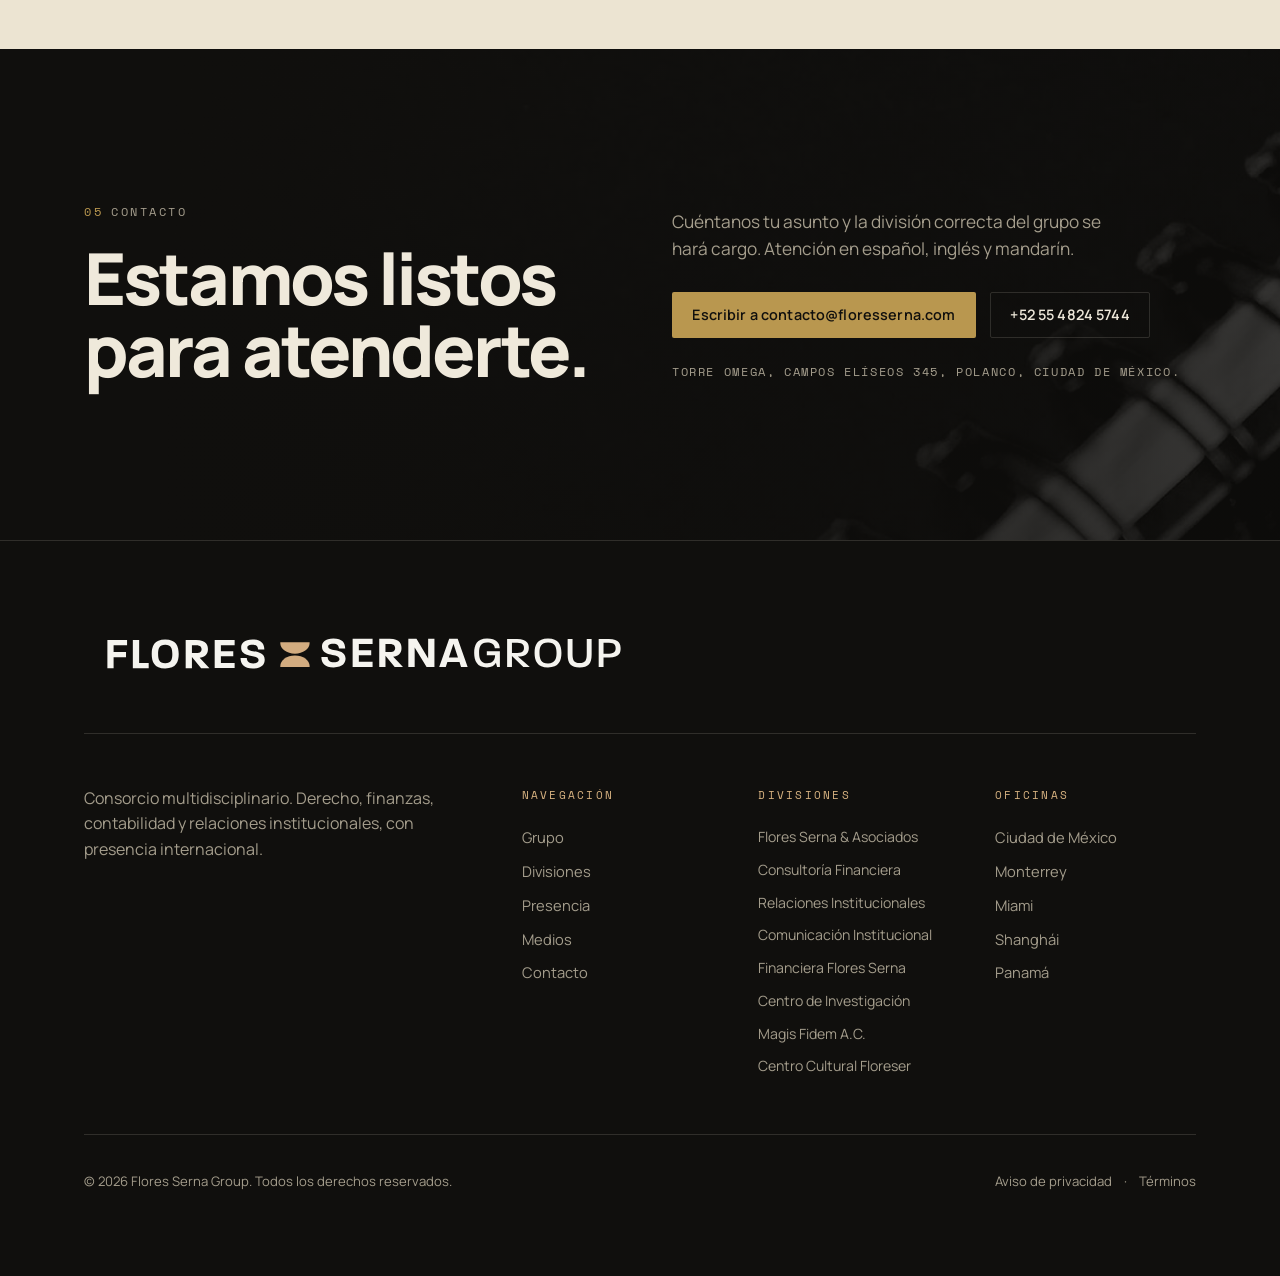
==== commit 4a66e6bd: "Panel: atender la invitación de Identity desde la portada (#7) Los correos de Netlify Identity llega" ====
--- a/index.html
+++ b/index.html
@@ -553,5 +553,23 @@
   </footer>
 
   <script src="assets/js/main.js"></script>
+
+  <!-- Los correos de Netlify Identity (invitación al panel, recuperación de
+       contraseña) aterrizan en la portada con el token en el hash, no en
+       /admin/. El widget es quien sabe atenderlos, pero pesa y es de un
+       tercero: se carga sólo cuando el token viene en la URL, así que el
+       visitante normal nunca lo pide. Al terminar el alta, el widget emite
+       "login" y de ahí mandamos al panel — con ruta relativa, para no romper
+       la copia que vive en el subdirectorio de GitHub Pages. -->
+  <script>
+    if (/(invite|recovery|confirmation)_token=/.test(location.hash)) {
+      var s = document.createElement("script");
+      s.src = "https://identity.netlify.com/v1/netlify-identity-widget.js";
+      s.onload = function () {
+        window.netlifyIdentity.on("login", function () { location.href = "admin/"; });
+      };
+      document.body.appendChild(s);
+    }
+  </script>
 </body>
 </html>
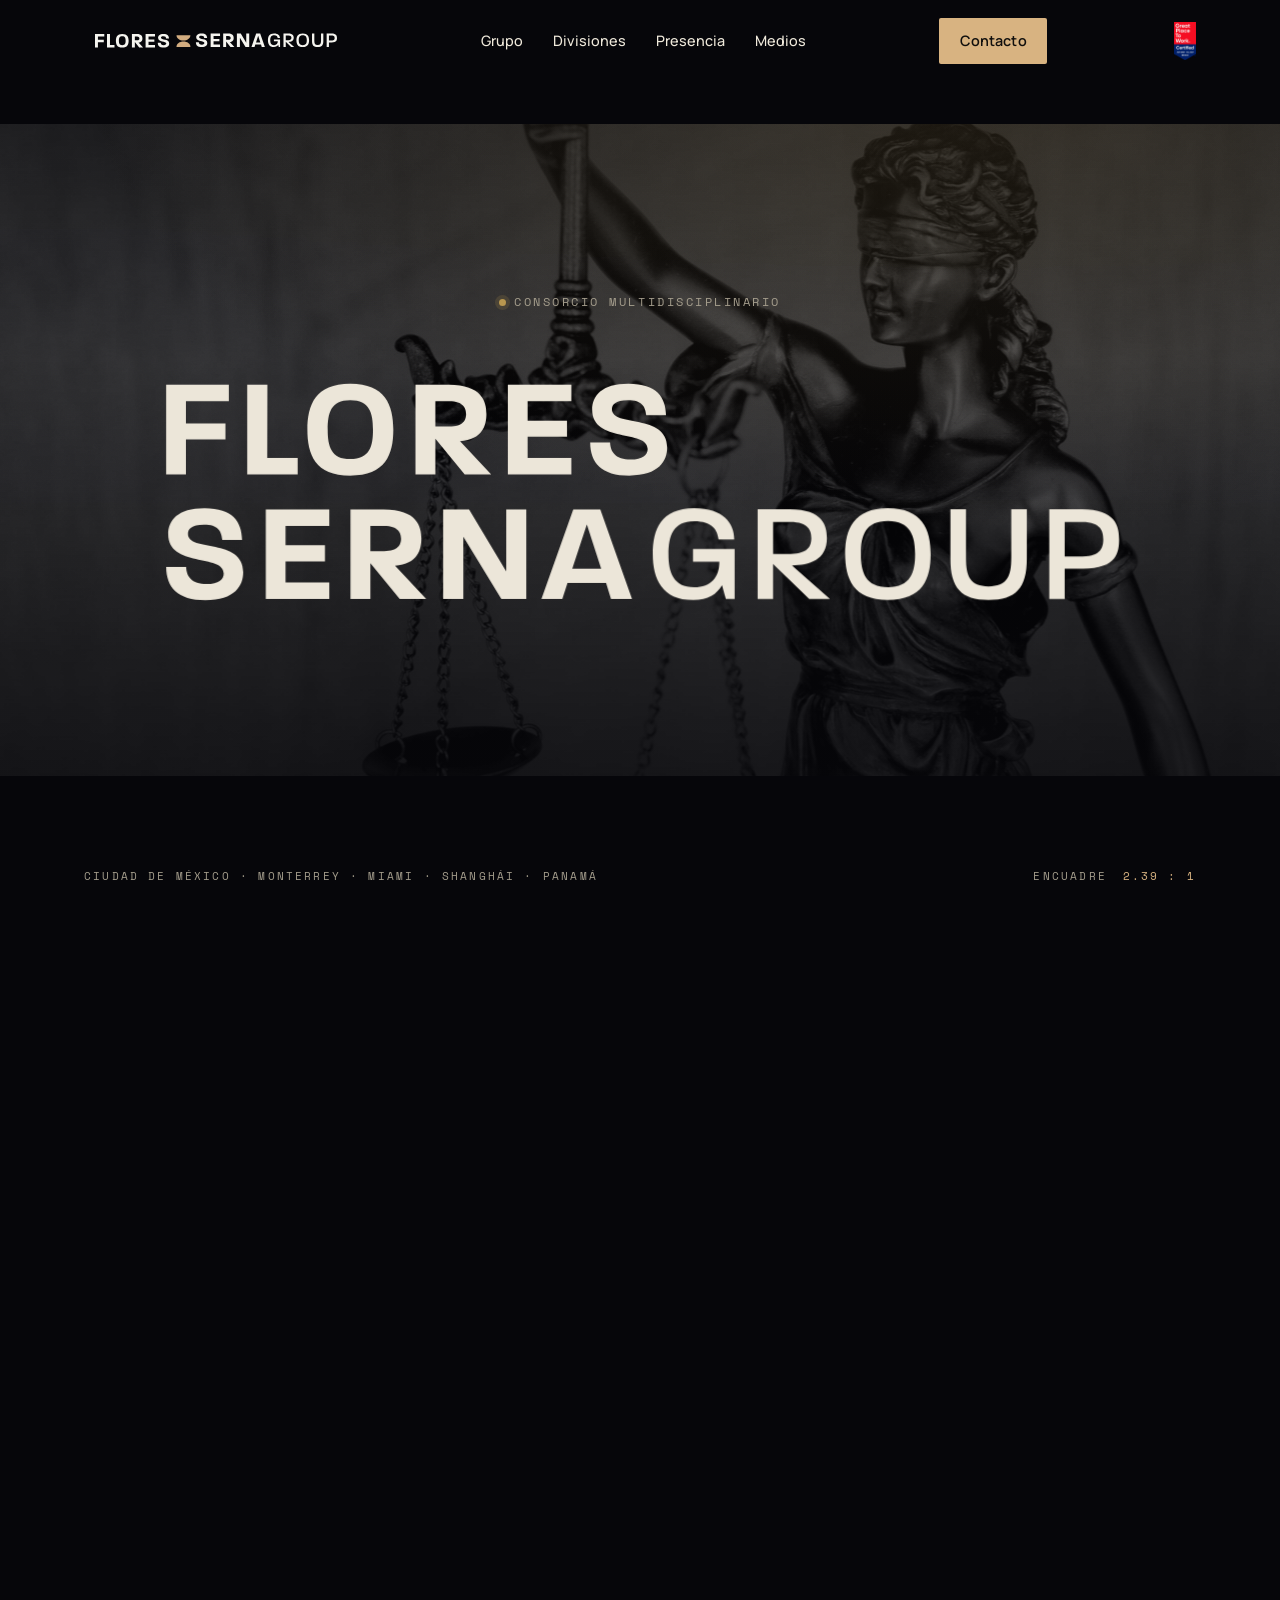
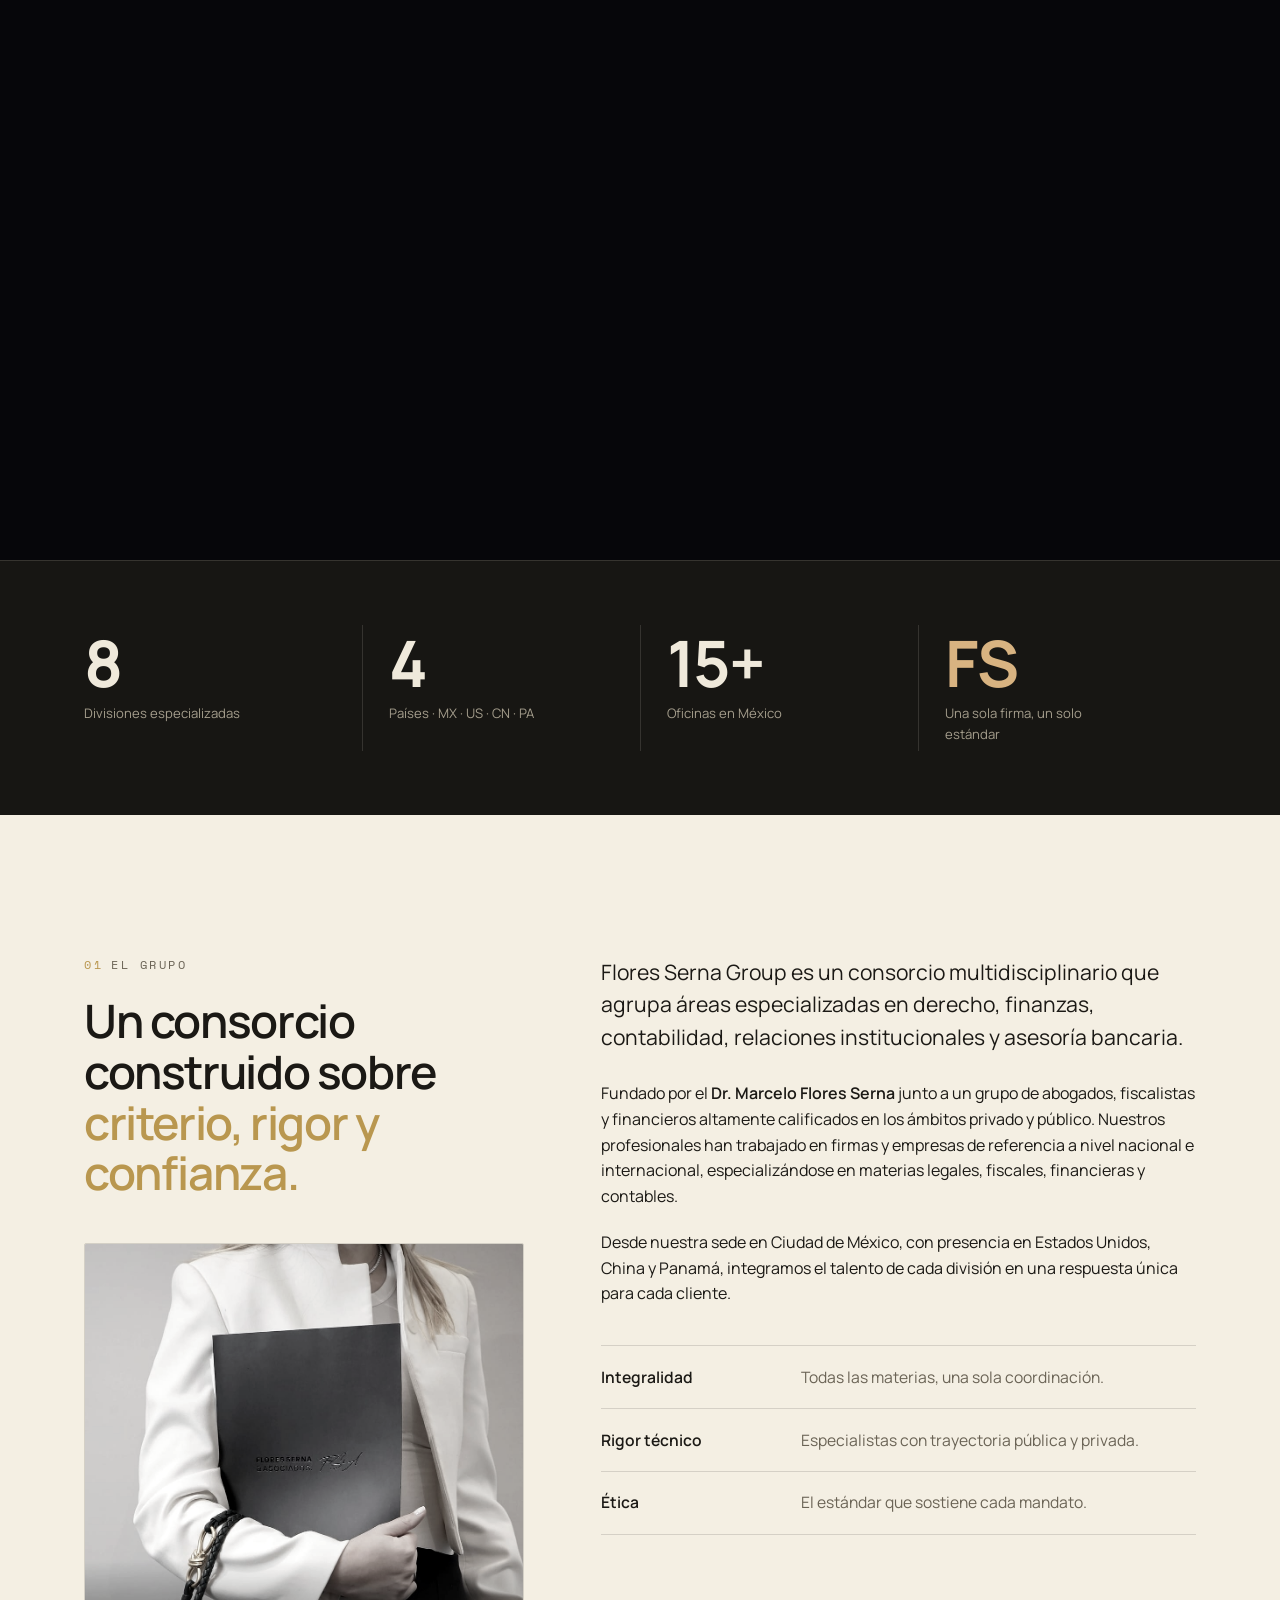
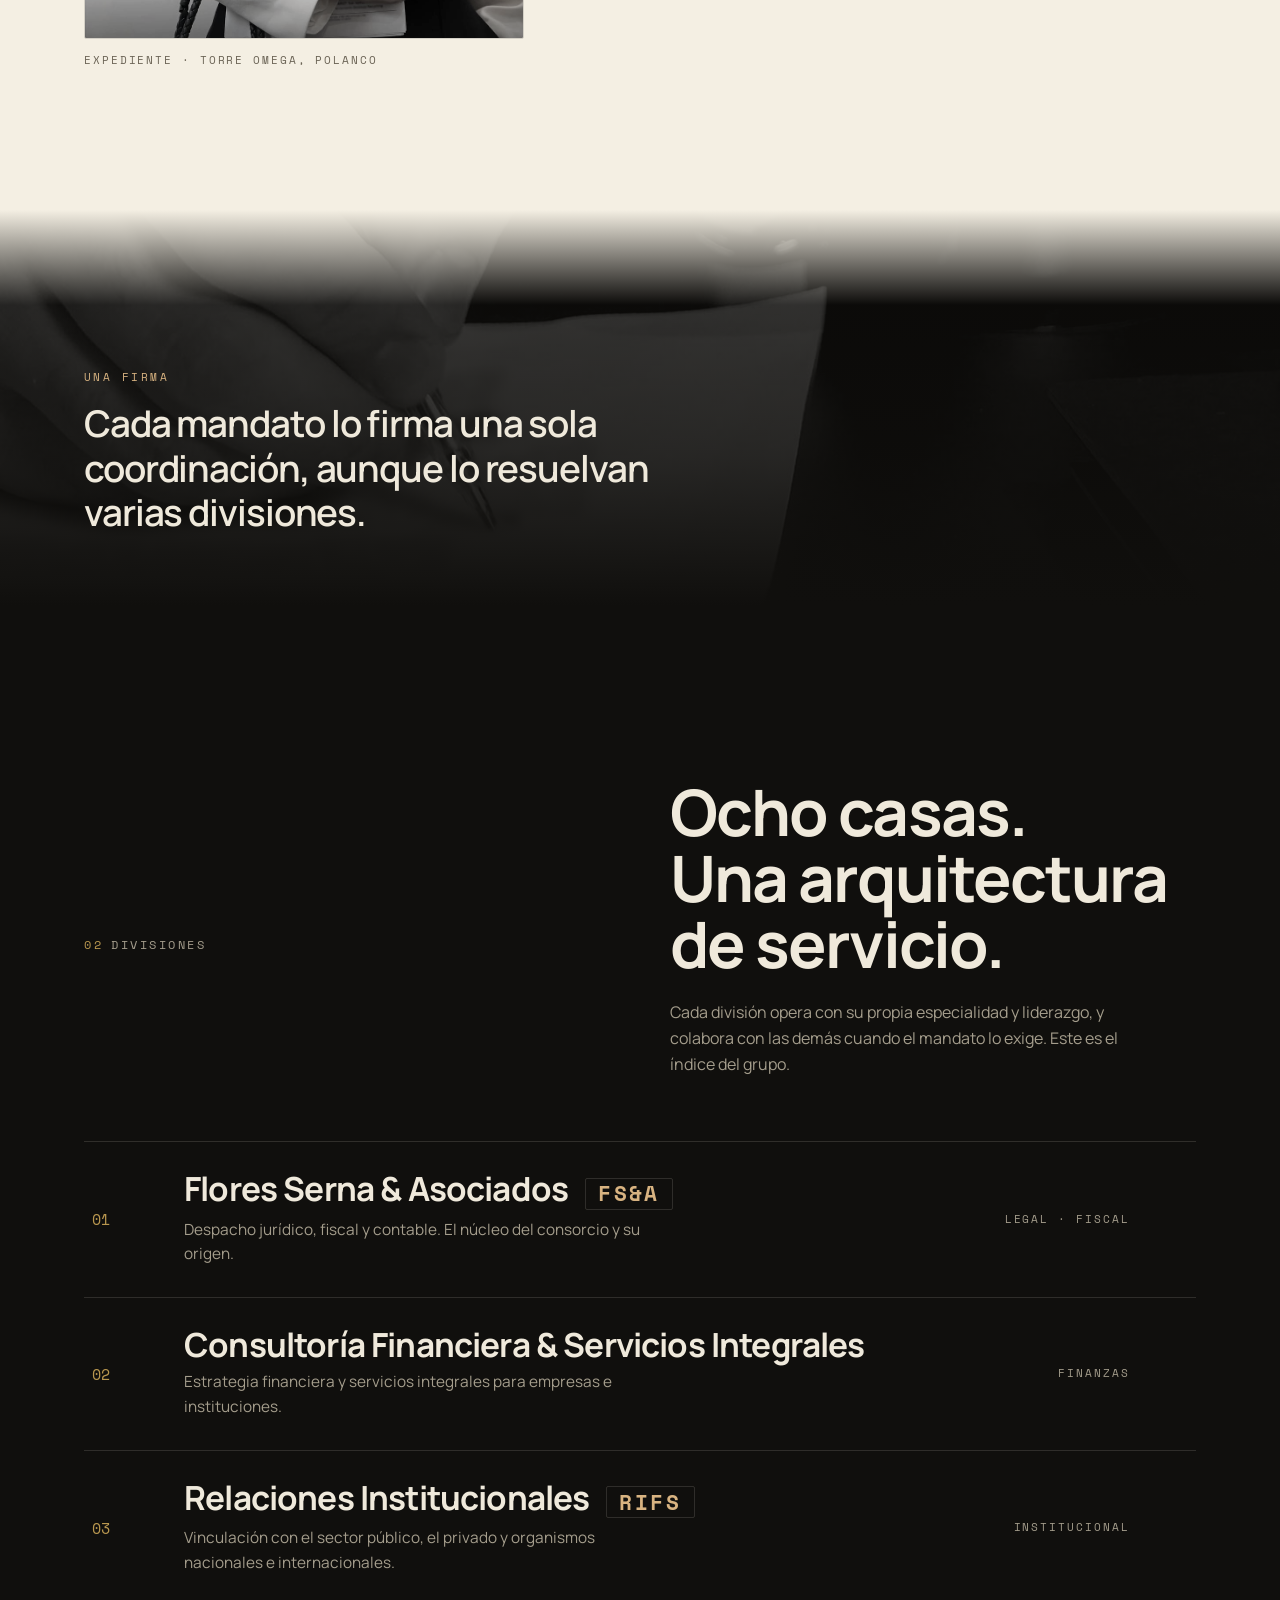
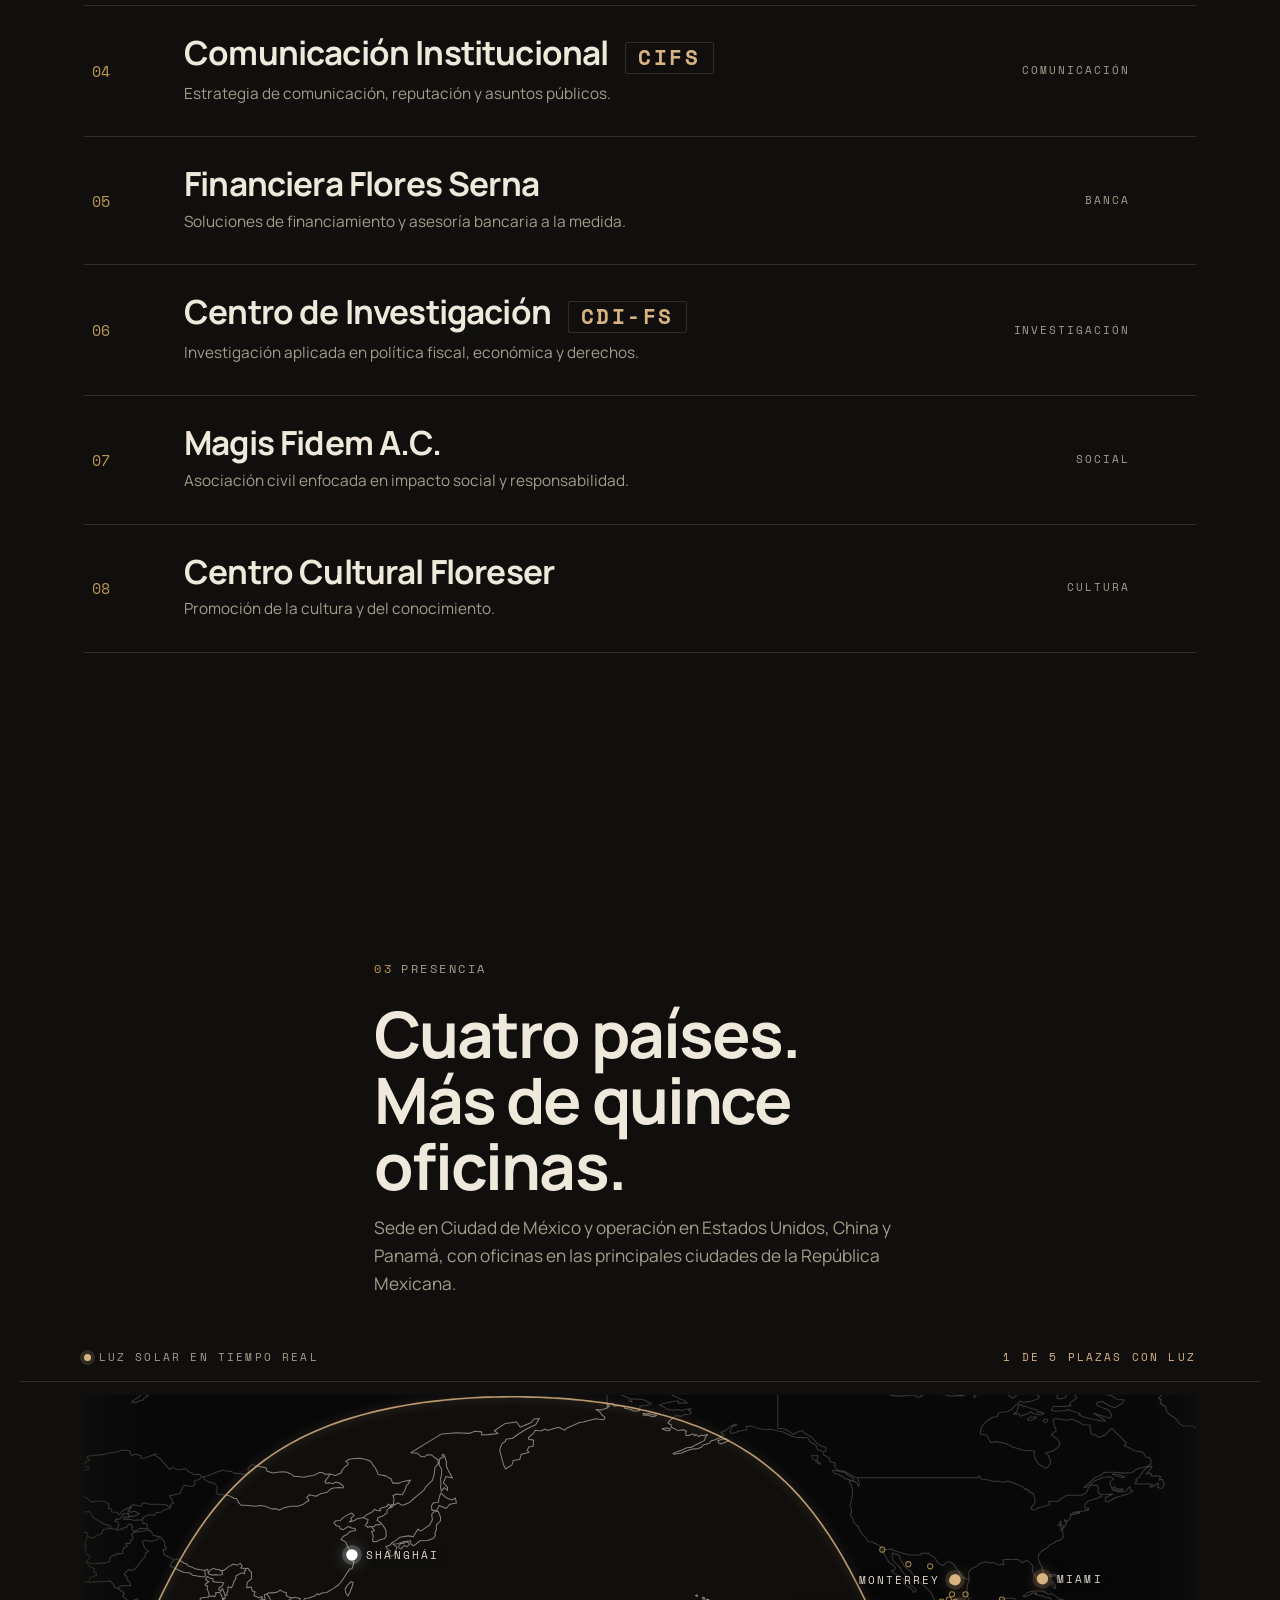
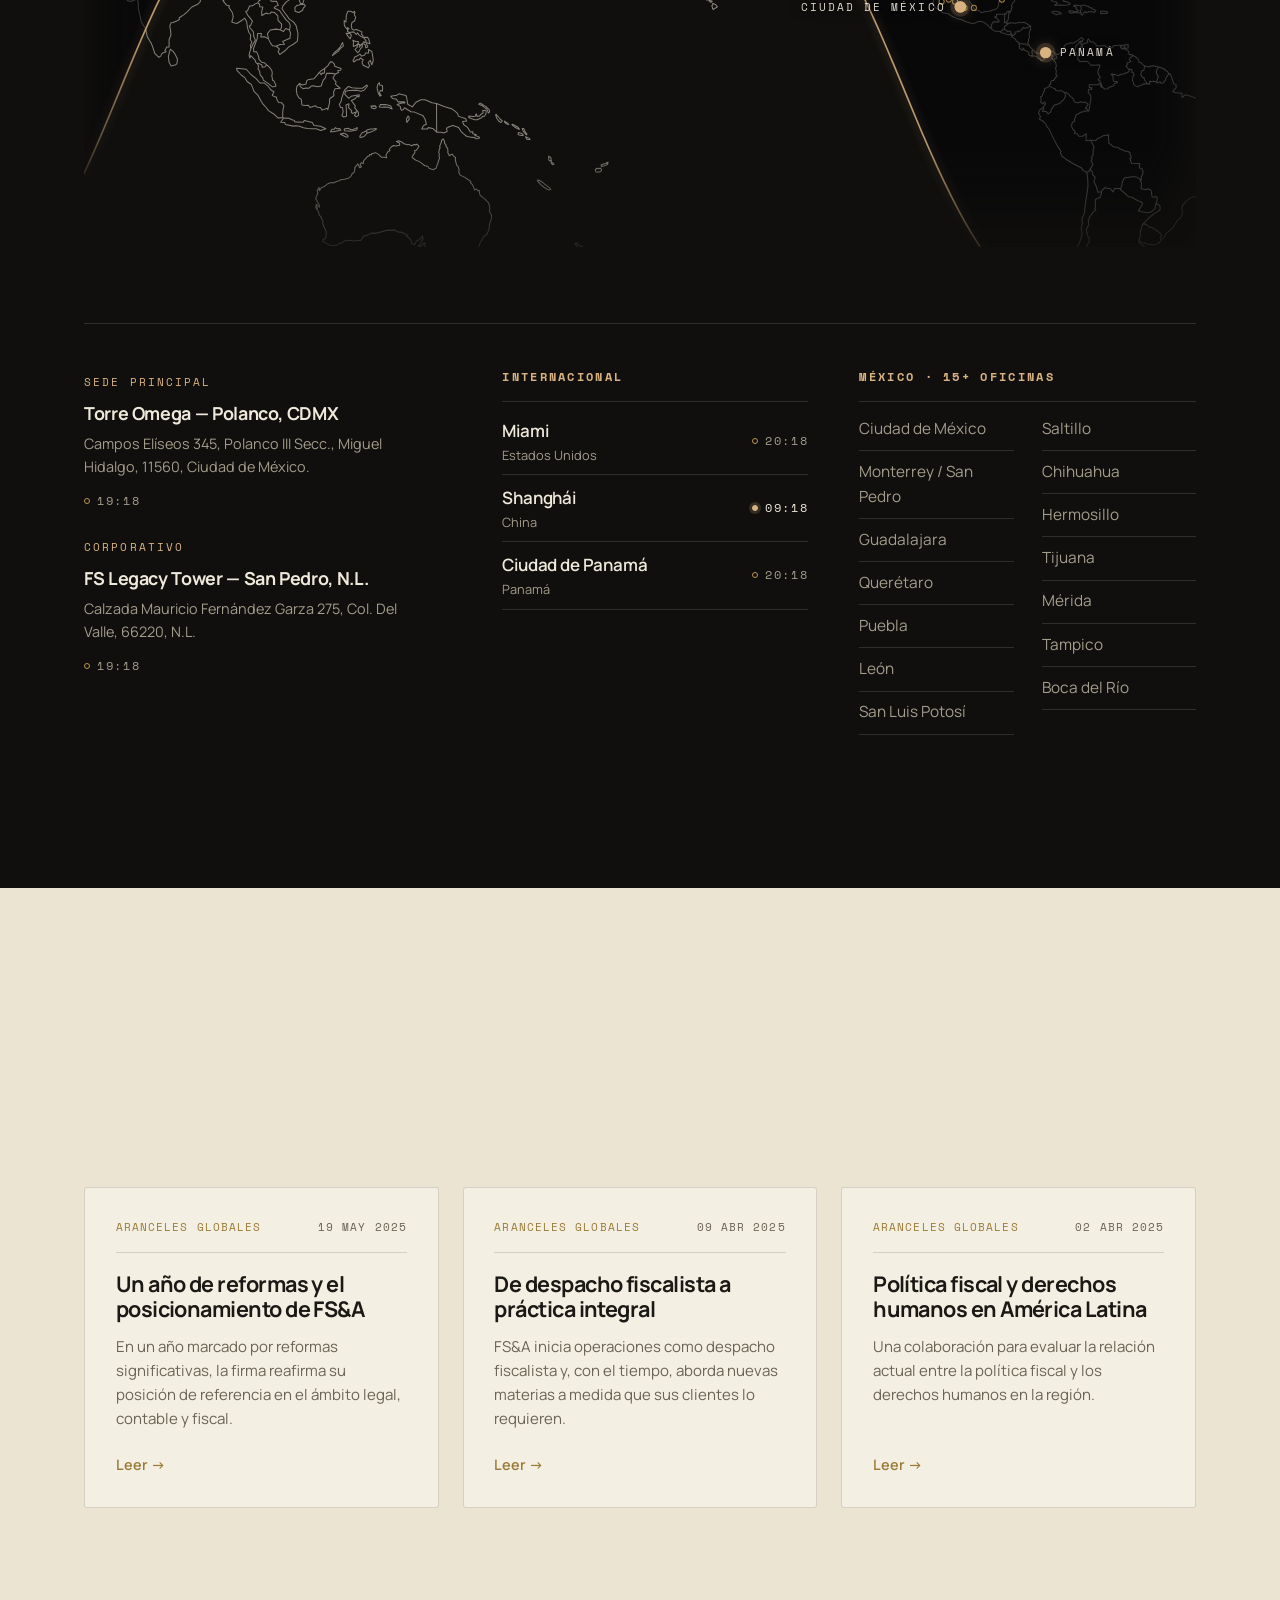
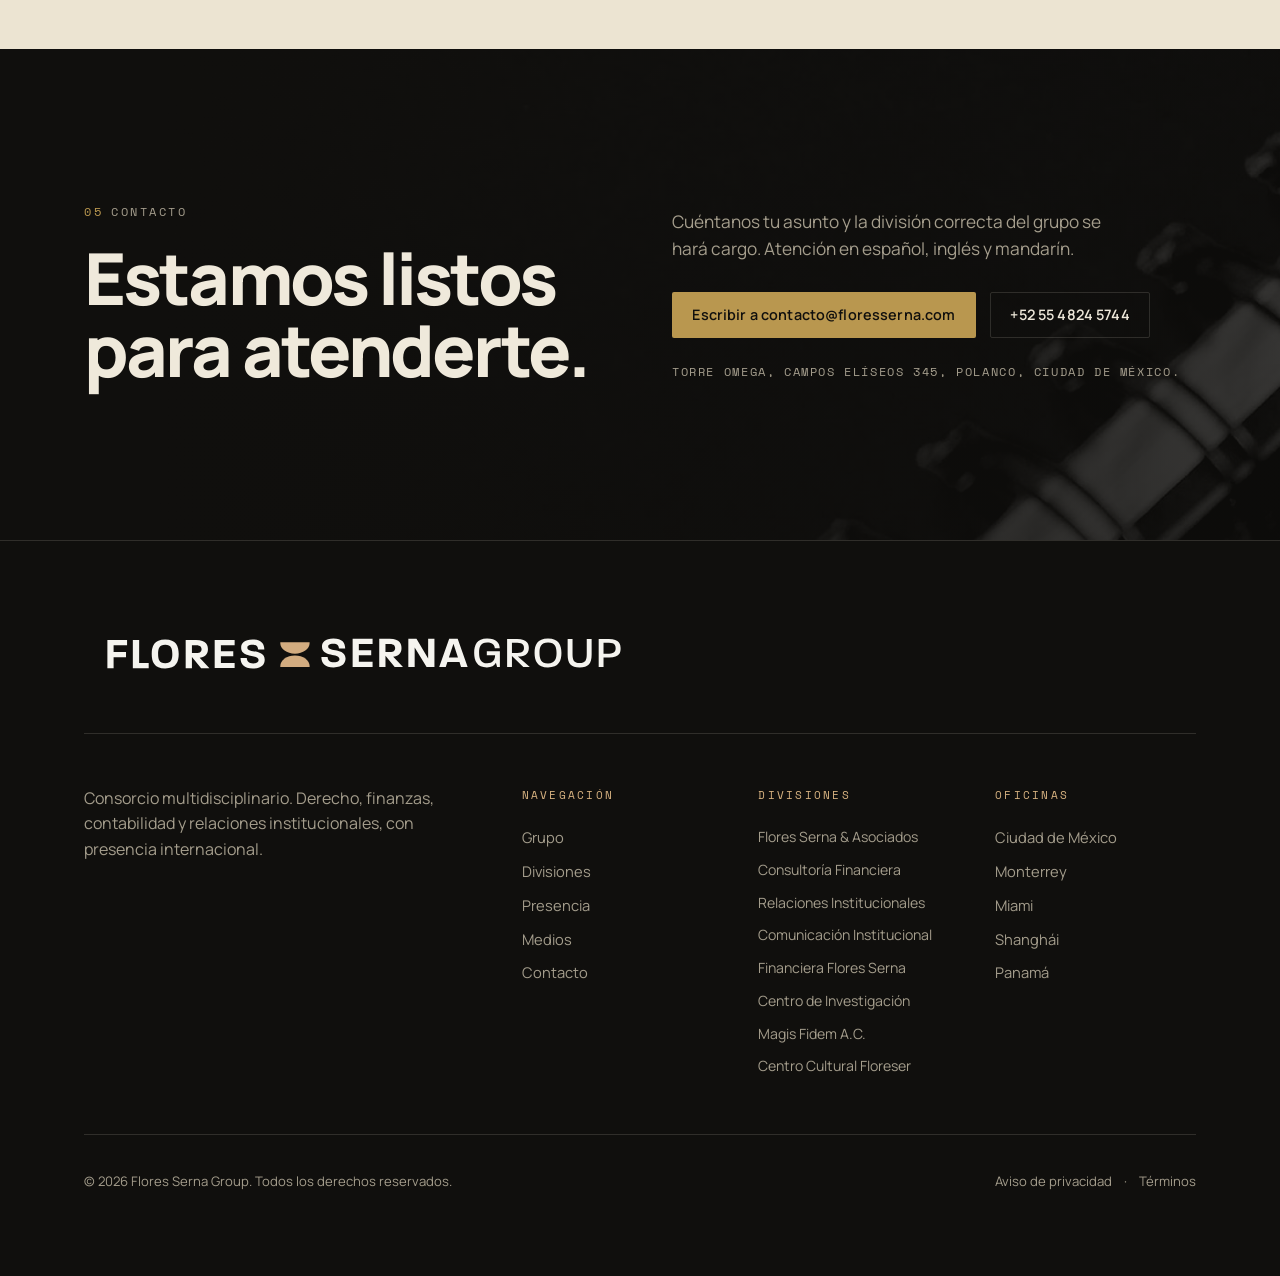
==== commit 271c55da: "Panel: reenviar el token de invitación a /admin/ en vez de montar el widget (#9) El intento anterior" ====
--- a/index.html
+++ b/index.html
@@ -6,6 +6,18 @@
   <title>Flores Serna Group — Consorcio multidisciplinario</title>
   <meta name="description" content="Flores Serna Group es un consorcio multidisciplinario en derecho, finanzas, contabilidad y relaciones institucionales. Sede en Ciudad de México con presencia internacional." />
   <meta name="theme-color" content="#0e0e0f" />
+
+  <!-- Los correos de Netlify Identity (invitación al panel, recuperación de
+       contraseña) aterrizan aquí con el token en el hash, no en /admin/, que
+       es quien sabe atenderlo: admin/index.html carga el widget como script
+       normal y por eso sí se inicializa. Reenviamos el hash tal cual, antes
+       de montar la portada, para no dejar ver un destello del hero. Ruta
+       relativa, que la copia de GitHub Pages vive en un subdirectorio. -->
+  <script>
+    if (/(invite|recovery|confirmation)_token=/.test(location.hash)) {
+      location.replace("admin/" + location.hash);
+    }
+  </script>
 
   <!-- Open Graph -->
   <meta property="og:title" content="Flores Serna Group" />
@@ -553,23 +565,5 @@
   </footer>
 
   <script src="assets/js/main.js"></script>
-
-  <!-- Los correos de Netlify Identity (invitación al panel, recuperación de
-       contraseña) aterrizan en la portada con el token en el hash, no en
-       /admin/. El widget es quien sabe atenderlos, pero pesa y es de un
-       tercero: se carga sólo cuando el token viene en la URL, así que el
-       visitante normal nunca lo pide. Al terminar el alta, el widget emite
-       "login" y de ahí mandamos al panel — con ruta relativa, para no romper
-       la copia que vive en el subdirectorio de GitHub Pages. -->
-  <script>
-    if (/(invite|recovery|confirmation)_token=/.test(location.hash)) {
-      var s = document.createElement("script");
-      s.src = "https://identity.netlify.com/v1/netlify-identity-widget.js";
-      s.onload = function () {
-        window.netlifyIdentity.on("login", function () { location.href = "admin/"; });
-      };
-      document.body.appendChild(s);
-    }
-  </script>
 </body>
 </html>
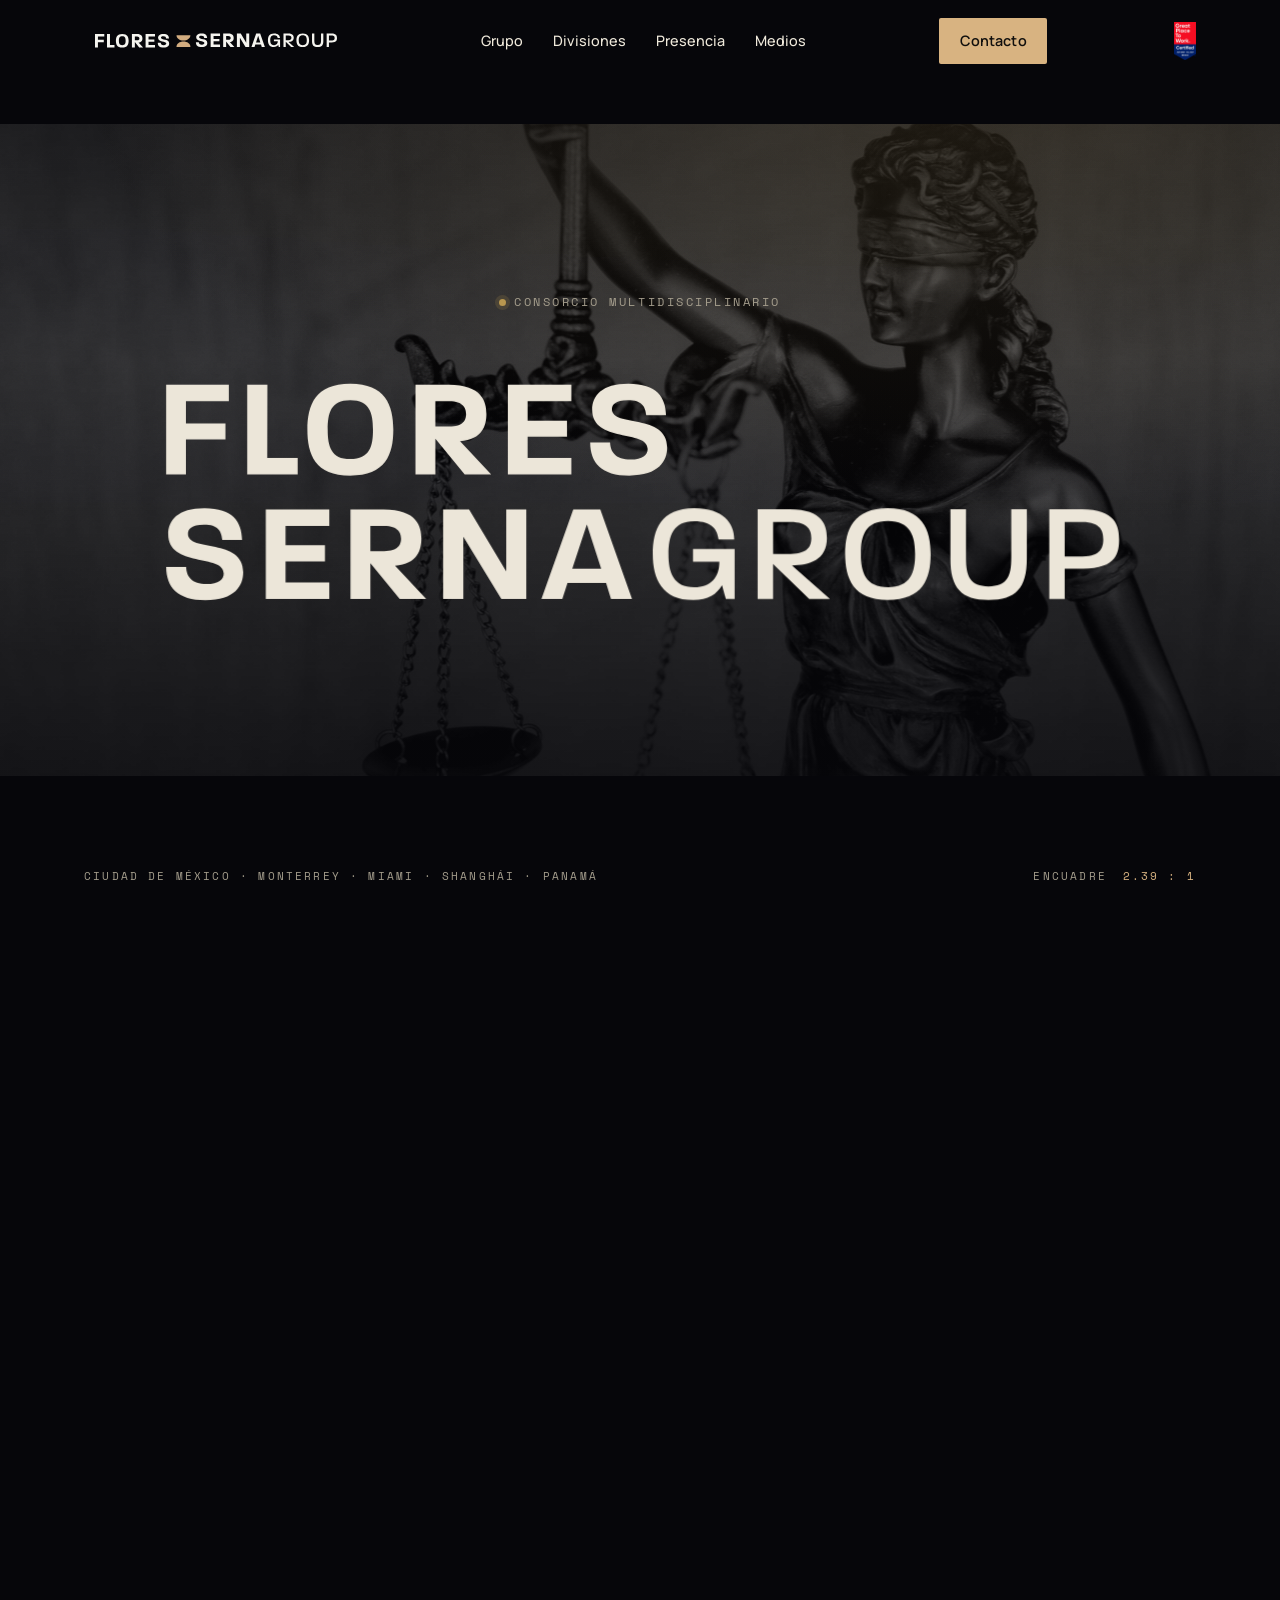
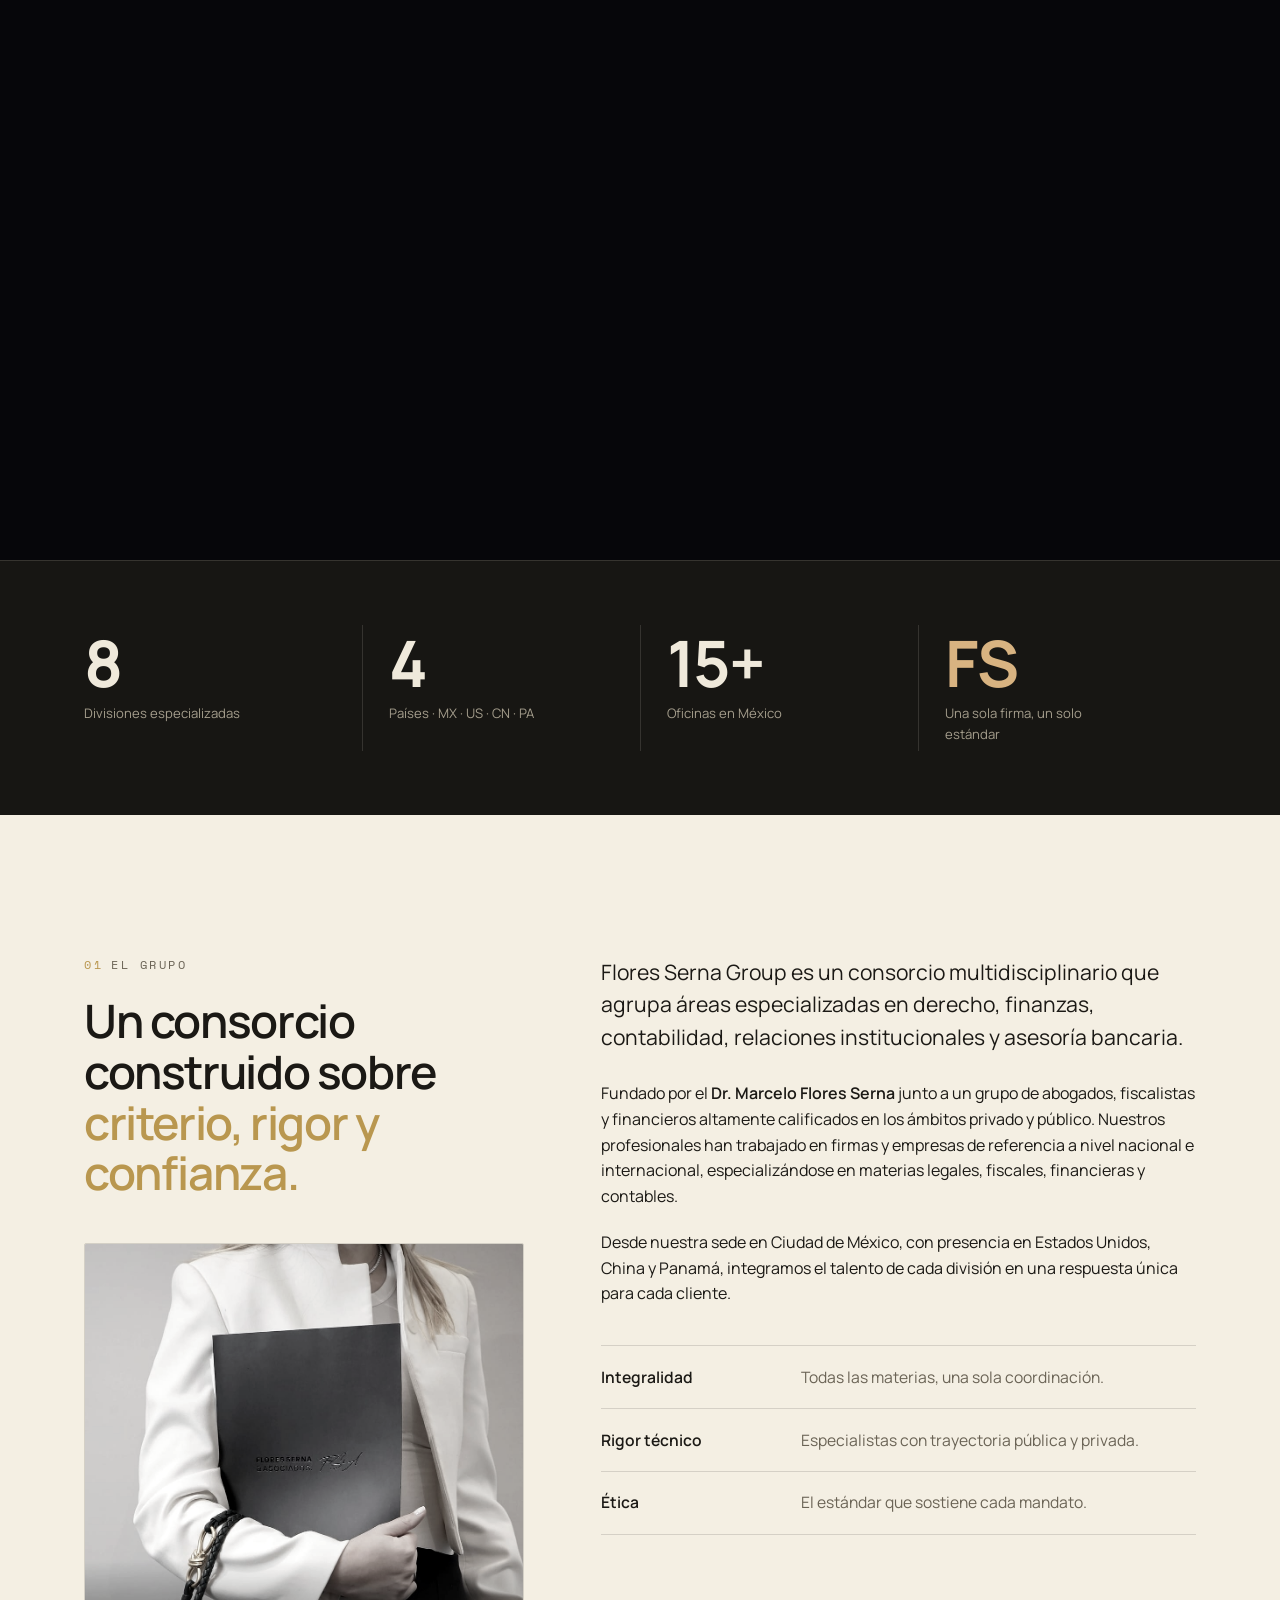
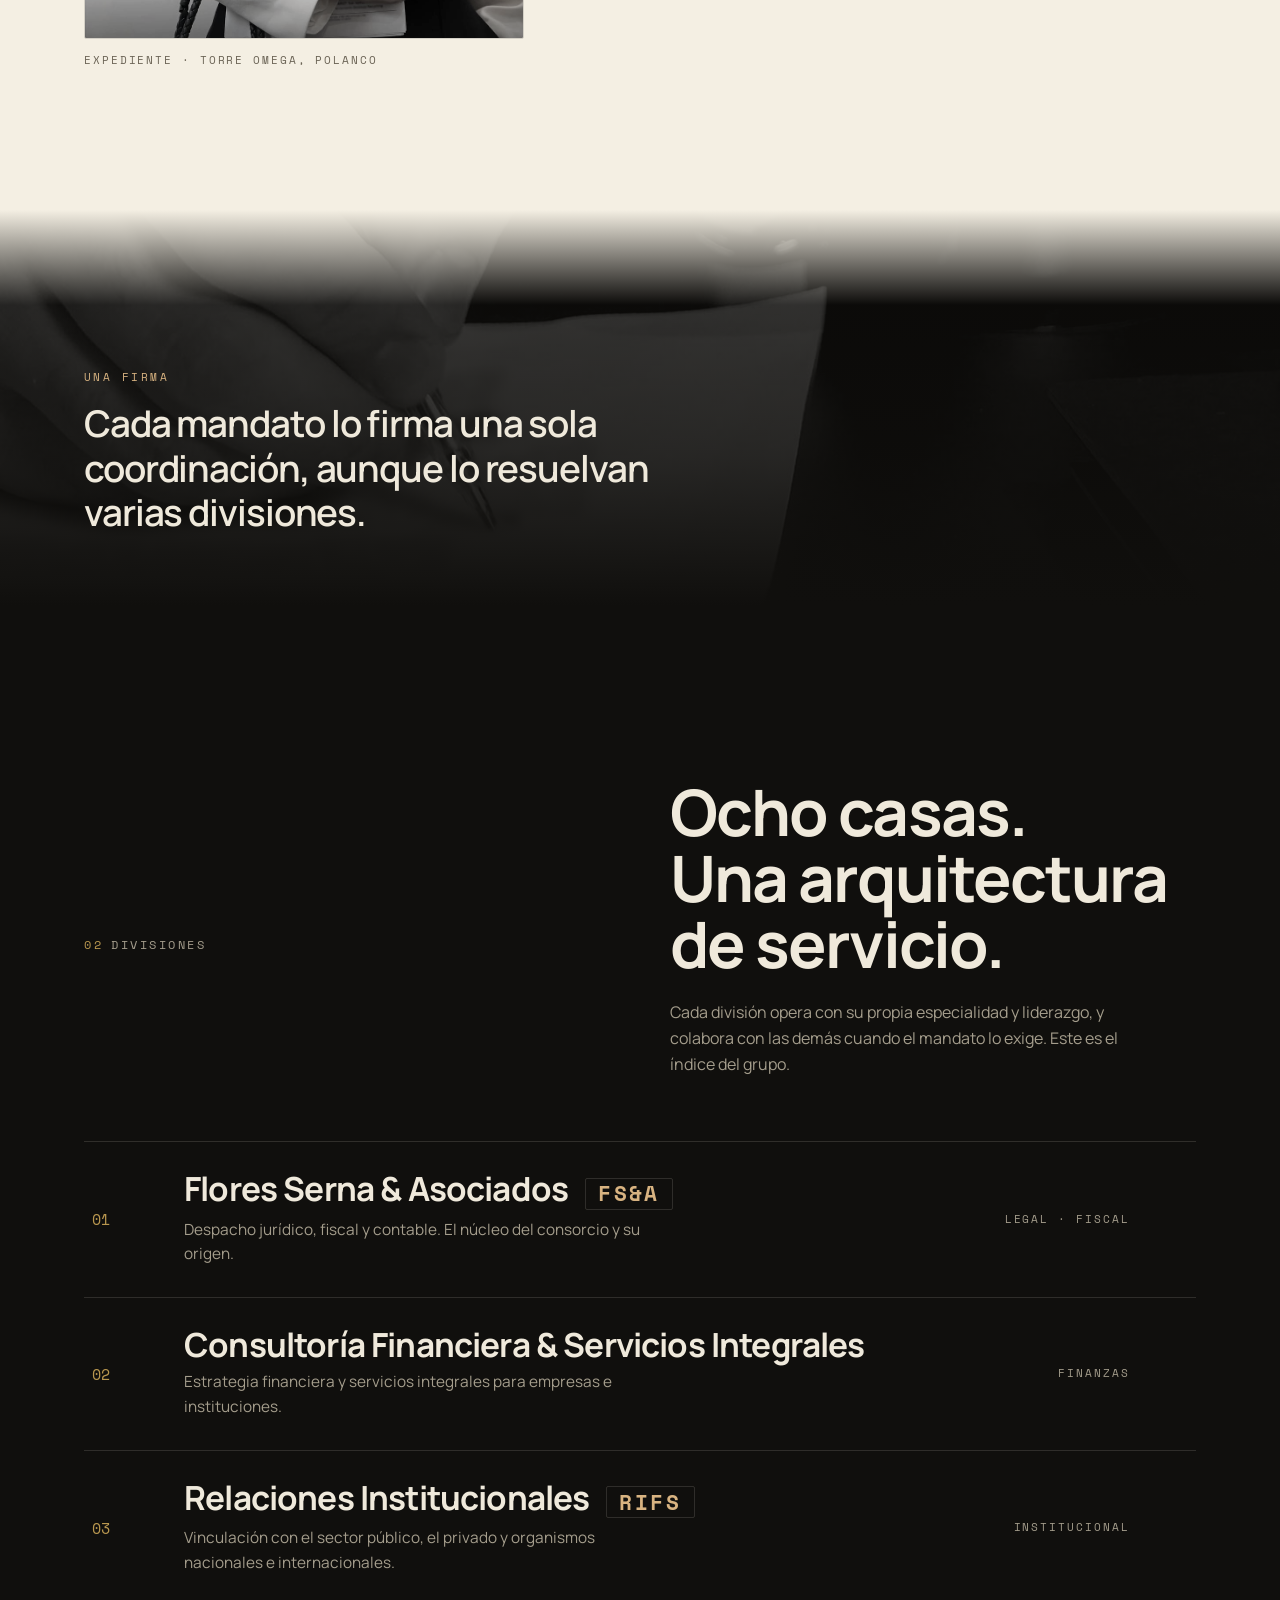
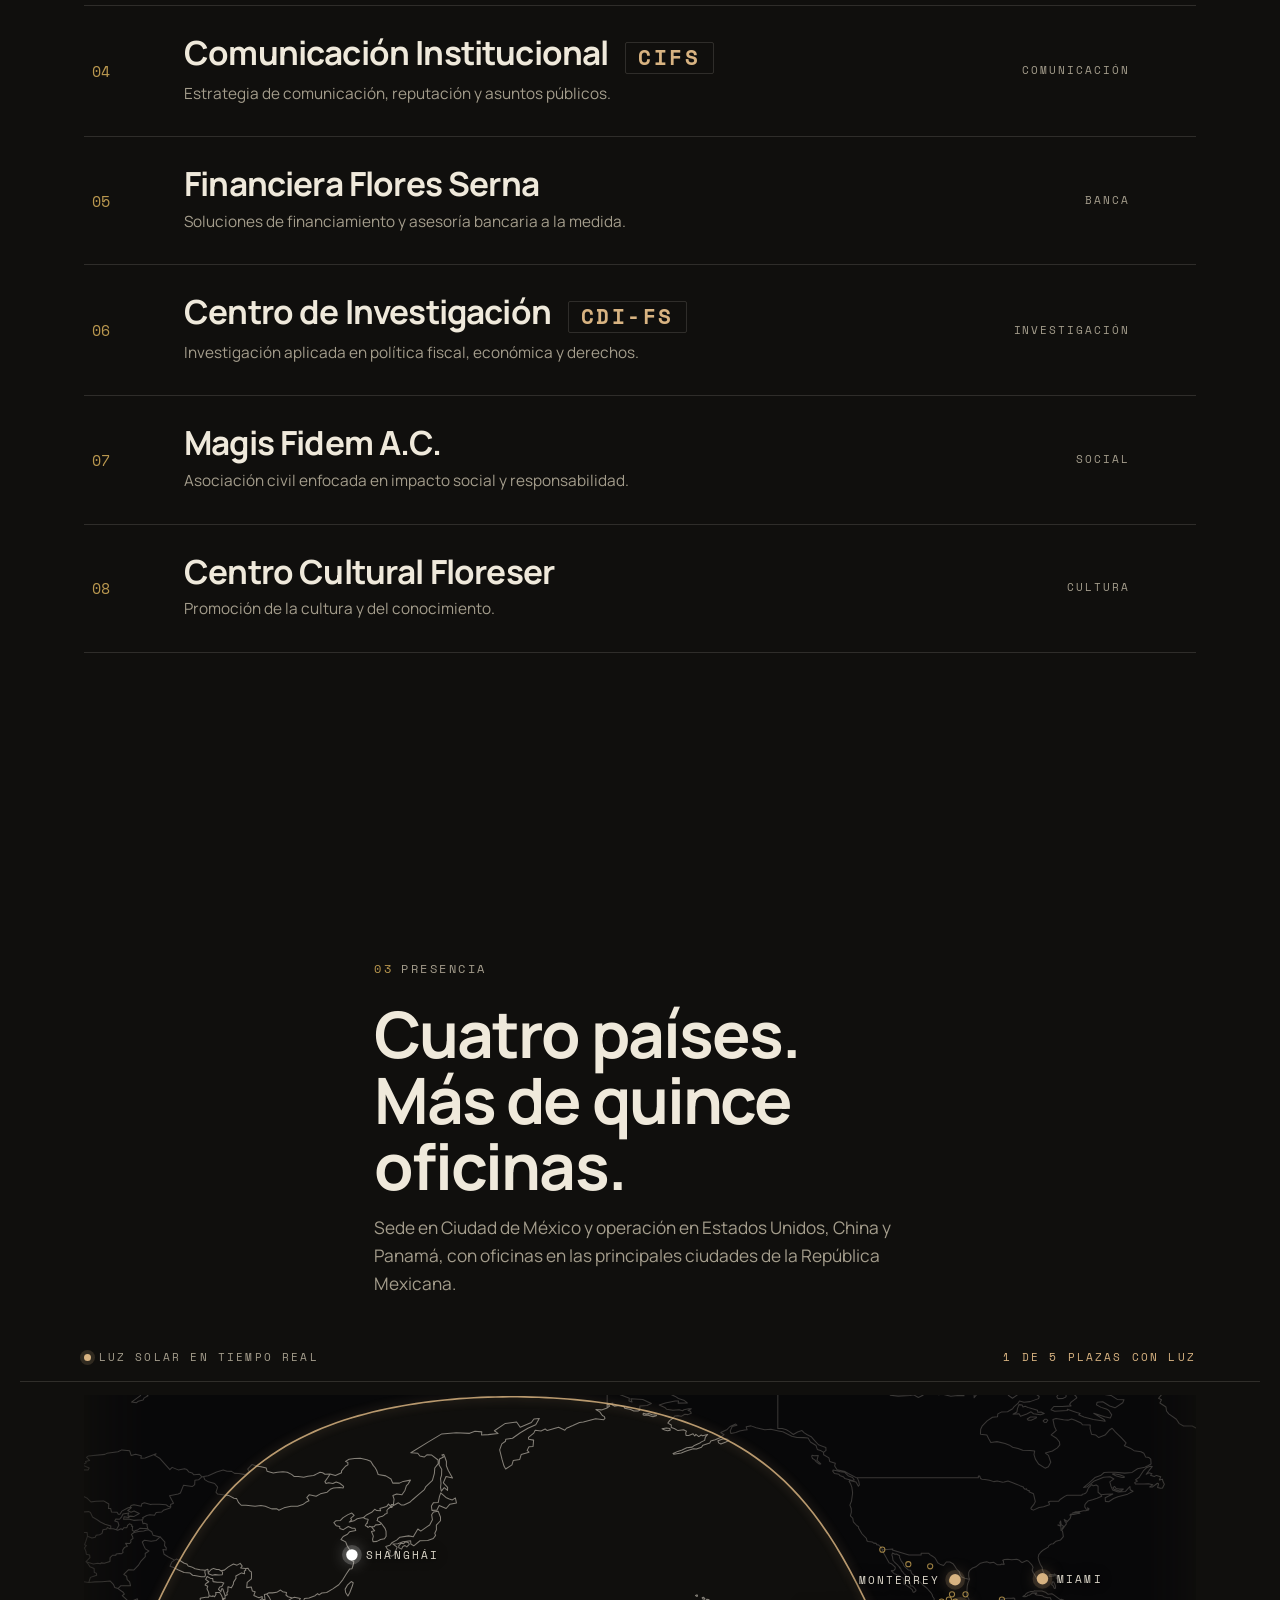
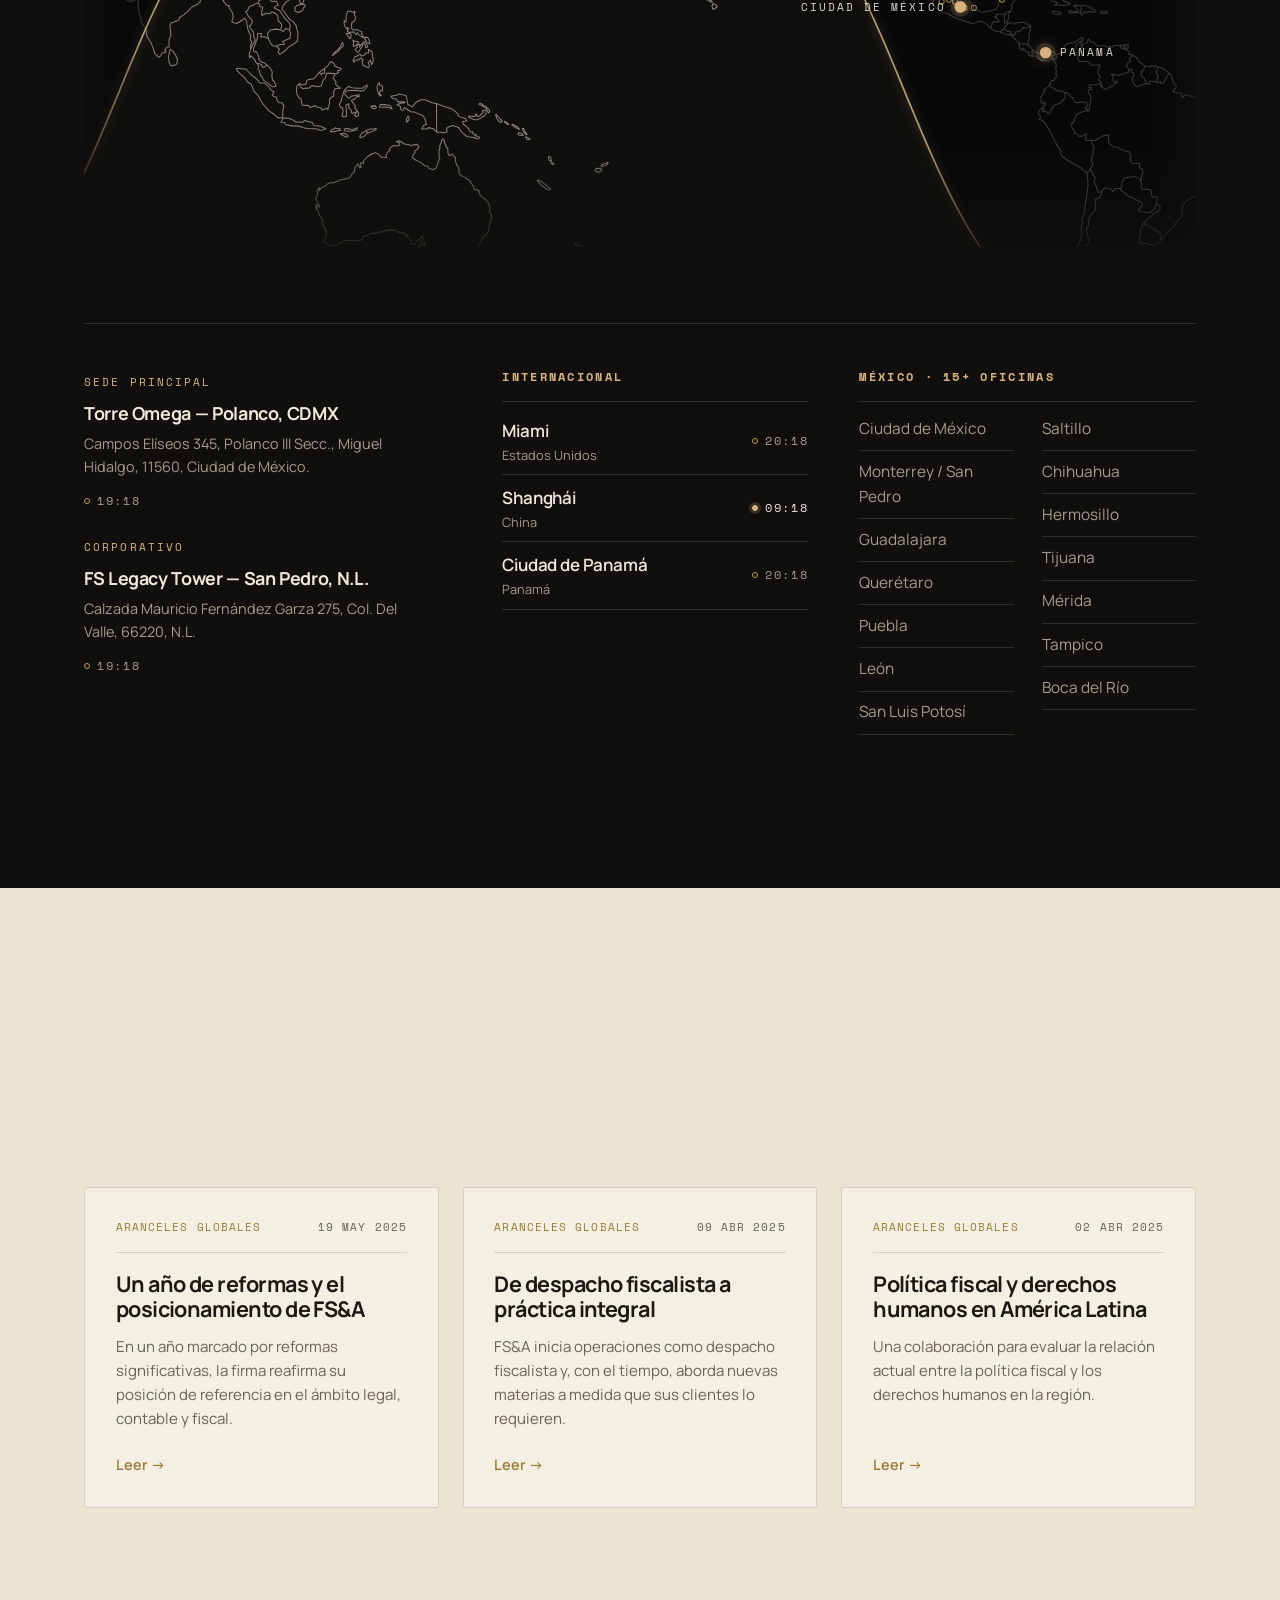
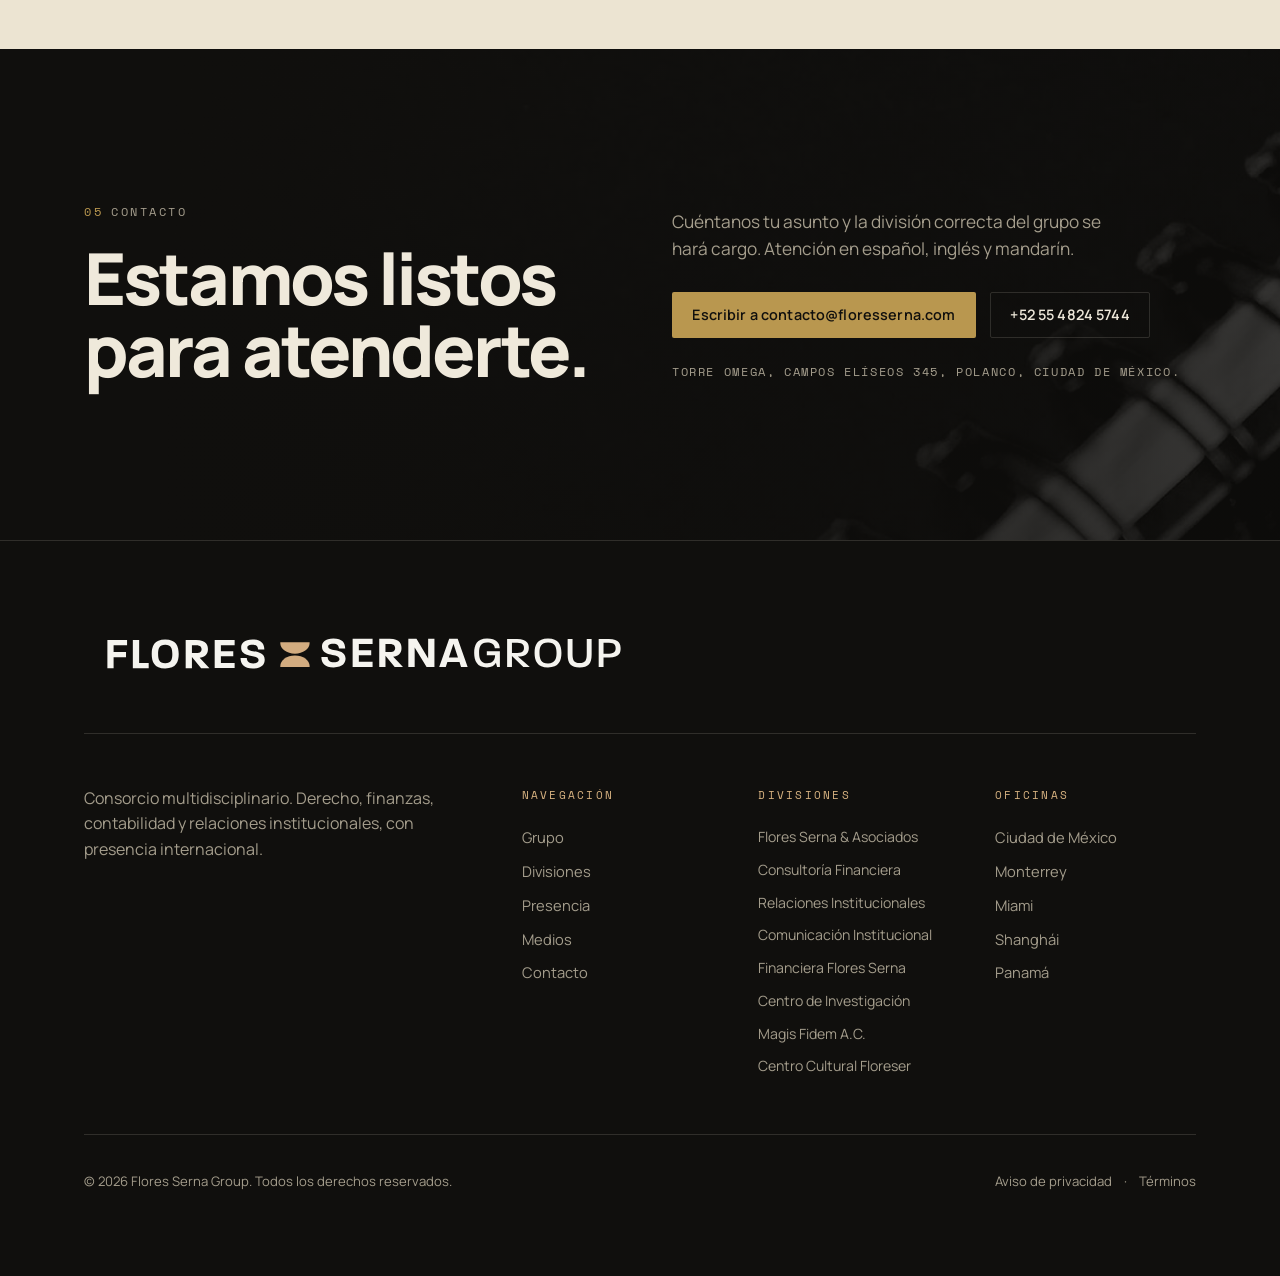
==== commit 72f4eaad: "Legal: aviso de privacidad y términos, en borrador (#10) Ambos estaban pendientes y el pie los enlaz" ====
--- a/index.html
+++ b/index.html
@@ -556,9 +556,9 @@
       <div class="footer__bottom">
         <p>© <span id="year">2026</span> Flores Serna Group. Todos los derechos reservados.</p>
         <div class="footer__legal">
-          <a href="#">Aviso de privacidad</a>
+          <a href="legal/aviso-de-privacidad.html">Aviso de privacidad</a>
           <span aria-hidden="true">·</span>
-          <a href="#">Términos</a>
+          <a href="legal/terminos.html">Términos</a>
         </div>
       </div>
     </div>
--- a/assets/css/styles.css
+++ b/assets/css/styles.css
@@ -1013,6 +1013,71 @@
 }
 
 /* =========================================================
+   PÁGINAS LEGALES (aviso de privacidad, términos)
+   Documento de lectura larga: una sola columna angosta y la
+   numeración en mono, como el índice de divisiones. Sin
+   `reveal` — un texto legal no se revela al hacer scroll, se
+   consulta, y a veces se llega con Ctrl+F desde otra página.
+   ========================================================= */
+.legal{padding-block:clamp(54px,8vw,104px)}
+.legal__doc{max-width:70ch;margin-inline:auto}
+
+.legal__meta{
+  font-family:var(--ff-mono);font-size:.72rem;letter-spacing:.07em;
+  text-transform:uppercase;color:var(--on-paper-mut);
+  display:flex;flex-wrap:wrap;gap:6px 22px;
+  padding-bottom:18px;border-bottom:1px solid var(--line-paper);
+}
+
+.legal__toc{
+  margin-top:clamp(28px,3.6vw,44px);padding-block:20px;
+  border-top:1px solid var(--line-paper);
+  border-bottom:1px solid var(--line-paper);
+  columns:2;column-gap:44px;
+}
+.legal__toc a{display:block;padding:4px 0;font-size:.93rem;transition:color .2s var(--ease)}
+.legal__toc a:hover{color:var(--gold-dk)}
+
+.legal__sec{margin-top:clamp(36px,5vw,60px);scroll-margin-top:96px}
+.legal__sec > h2{
+  font-family:var(--ff-display);font-weight:700;letter-spacing:-.01em;
+  font-size:clamp(1.12rem,1.8vw,1.44rem);line-height:1.28;
+  display:flex;gap:.7em;align-items:baseline;
+}
+.legal__n{font-family:var(--ff-mono);font-size:.62em;color:var(--gold-dk);flex-shrink:0}
+.legal h3{font-size:1rem;font-weight:700;margin-top:1.7em}
+.legal p{margin-top:1em}
+.legal ul{margin-top:.5em}
+.legal li{margin-top:.5em;padding-left:1.15em;position:relative}
+.legal li::before{content:"—";position:absolute;left:0;color:var(--gold-dk)}
+.legal a{color:var(--gold-dk);text-decoration:underline;text-underline-offset:3px}
+.legal a:hover{color:var(--ink)}
+
+/* Aviso de borrador y marcadores de lo que falta confirmar. Se ven a
+   propósito y en oro fuerte: este documento no debe llegar al dominio
+   real con ninguno de los dos en pie. */
+.legal__draft{
+  margin-top:clamp(26px,3.4vw,40px);padding:clamp(16px,2.2vw,24px);
+  border:1px solid var(--gold);border-left-width:4px;
+  background:rgba(185,151,79,.09);
+}
+.legal__draft h2{
+  font-family:var(--ff-mono);font-size:.73rem;letter-spacing:.1em;
+  text-transform:uppercase;color:var(--gold-dk);
+}
+.legal__draft p{margin-top:.55em;font-size:.95em}
+.legal__pend{
+  background:var(--gold-lt);color:var(--ink);
+  padding:.05em .4em;border-radius:2px;
+  font-family:var(--ff-mono);font-size:.85em;
+  -webkit-box-decoration-break:clone;box-decoration-break:clone;
+}
+
+@media (max-width: 640px){
+  .legal__toc{columns:1}
+}
+
+/* =========================================================
    REVEAL ANIMATION
    ========================================================= */
 .reveal{opacity:0;transform:translateY(22px);transition:opacity .7s var(--ease),transform .7s var(--ease);transition-delay:calc(var(--i,0) * 70ms)}
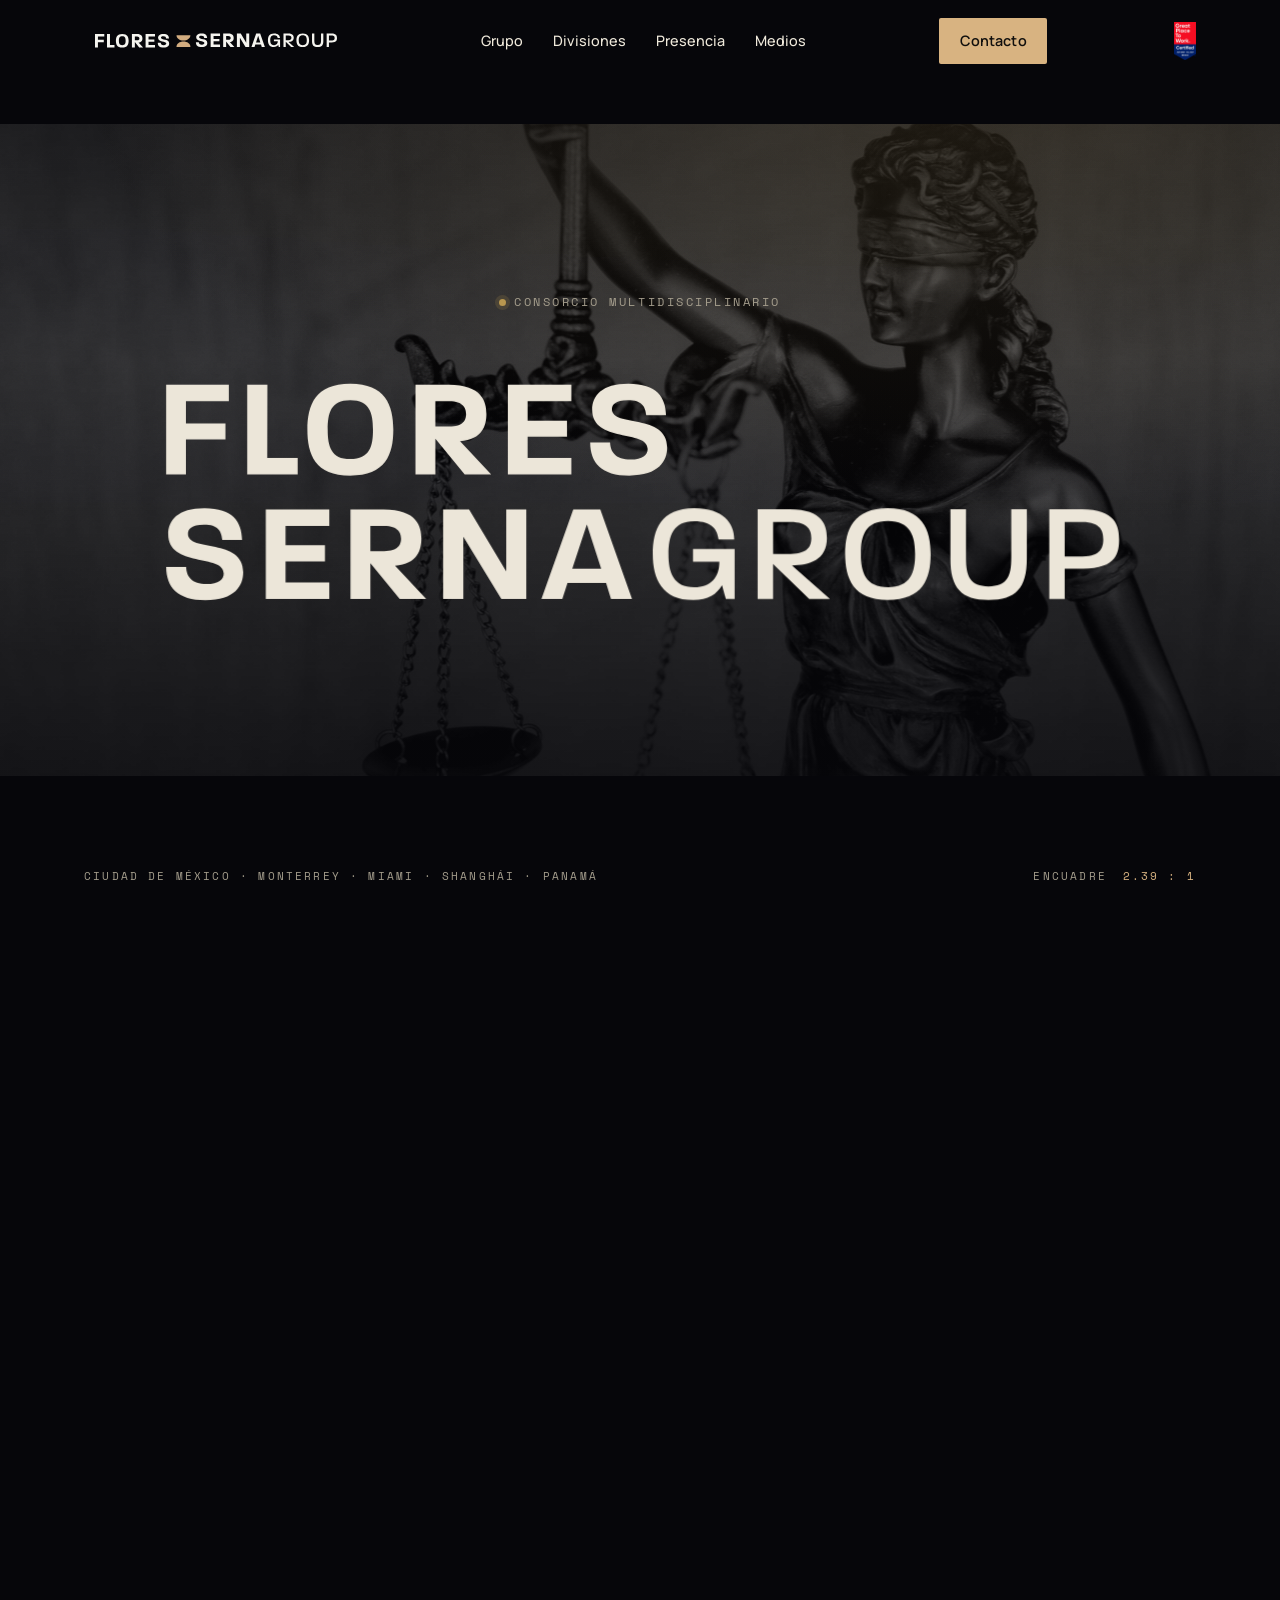
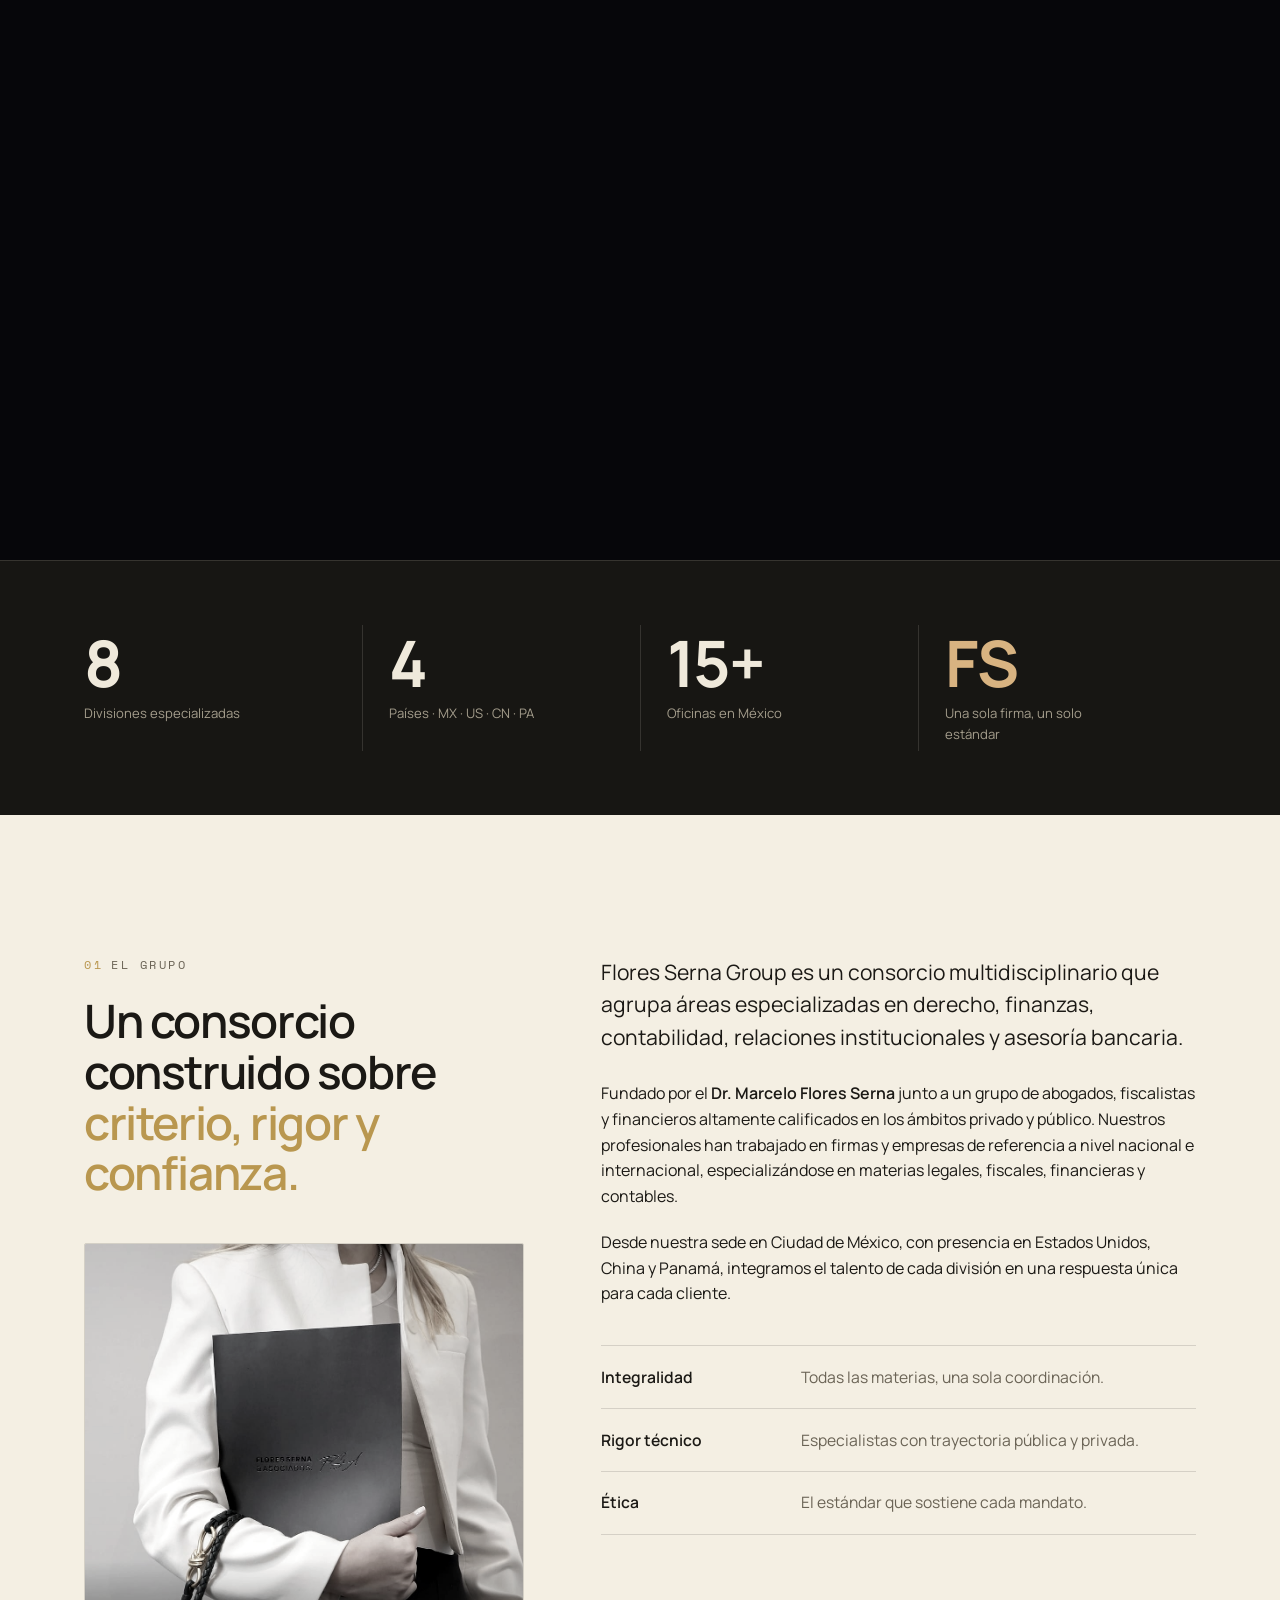
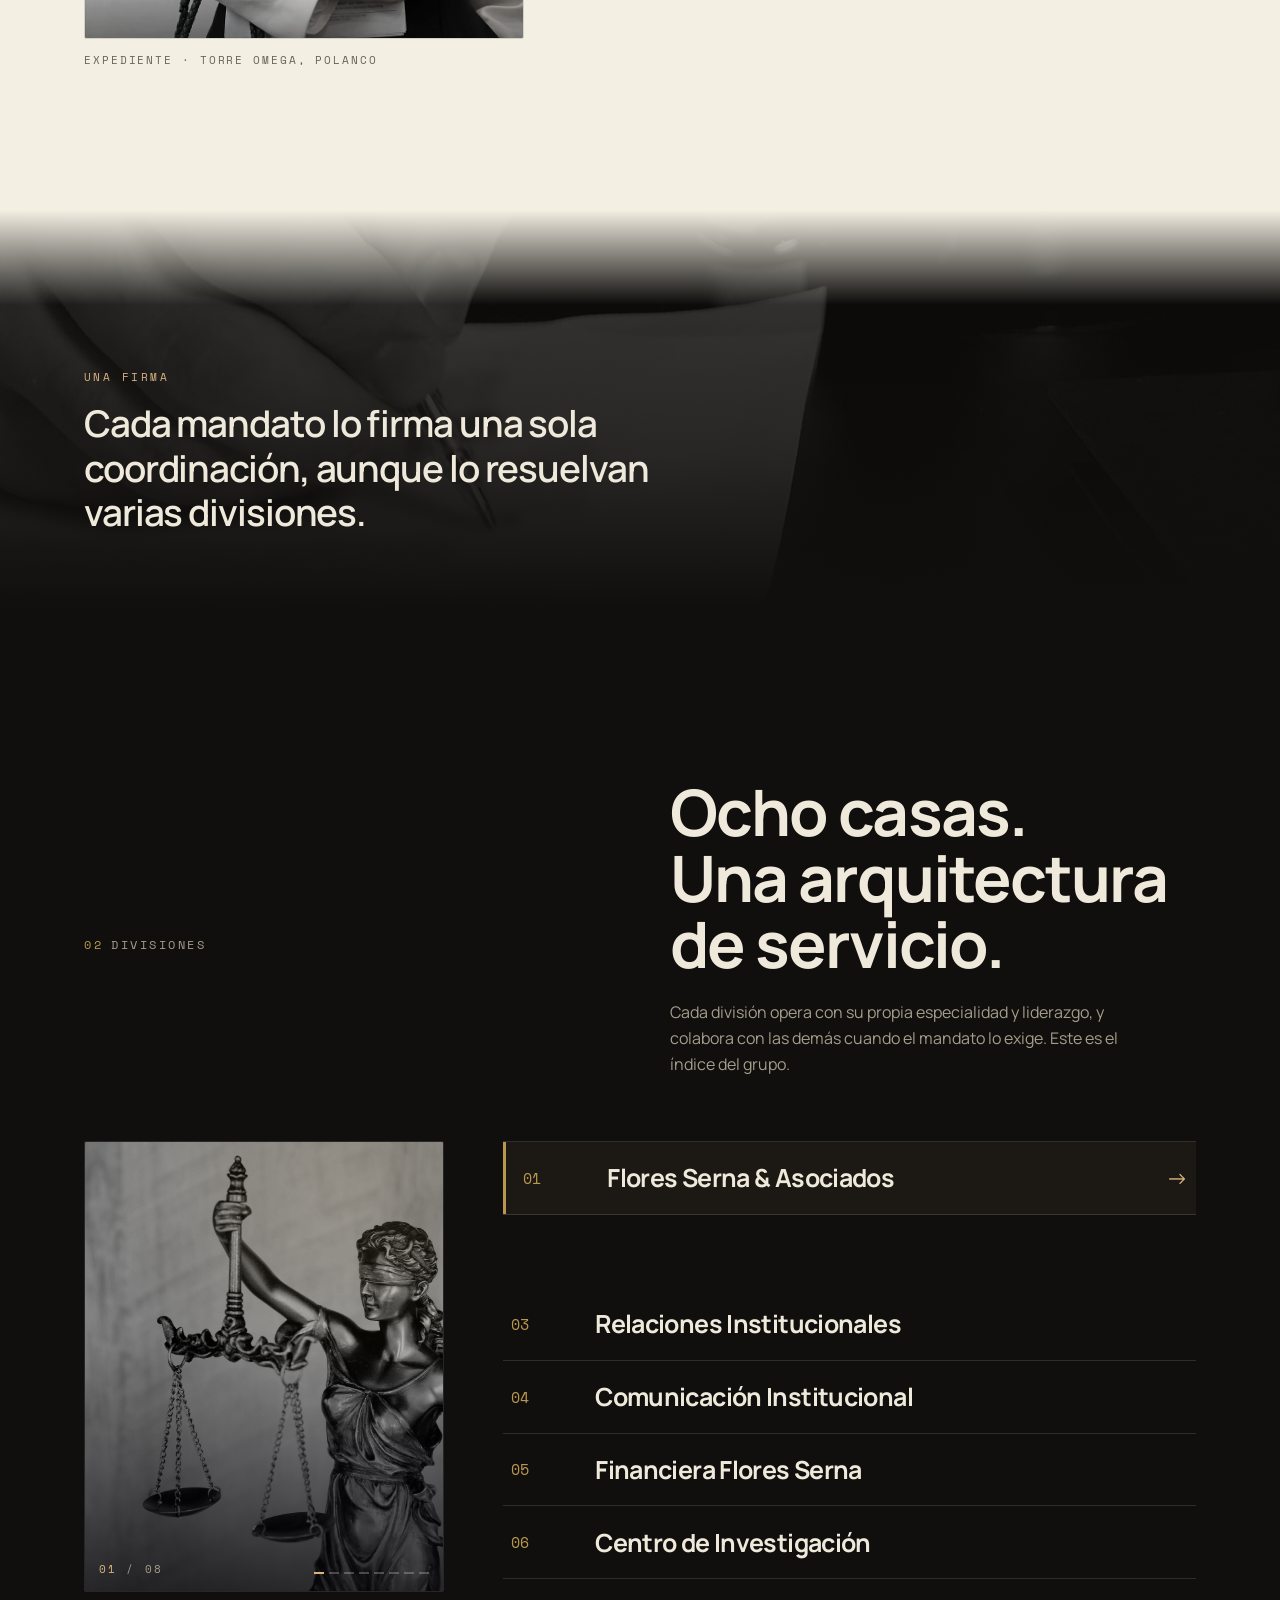
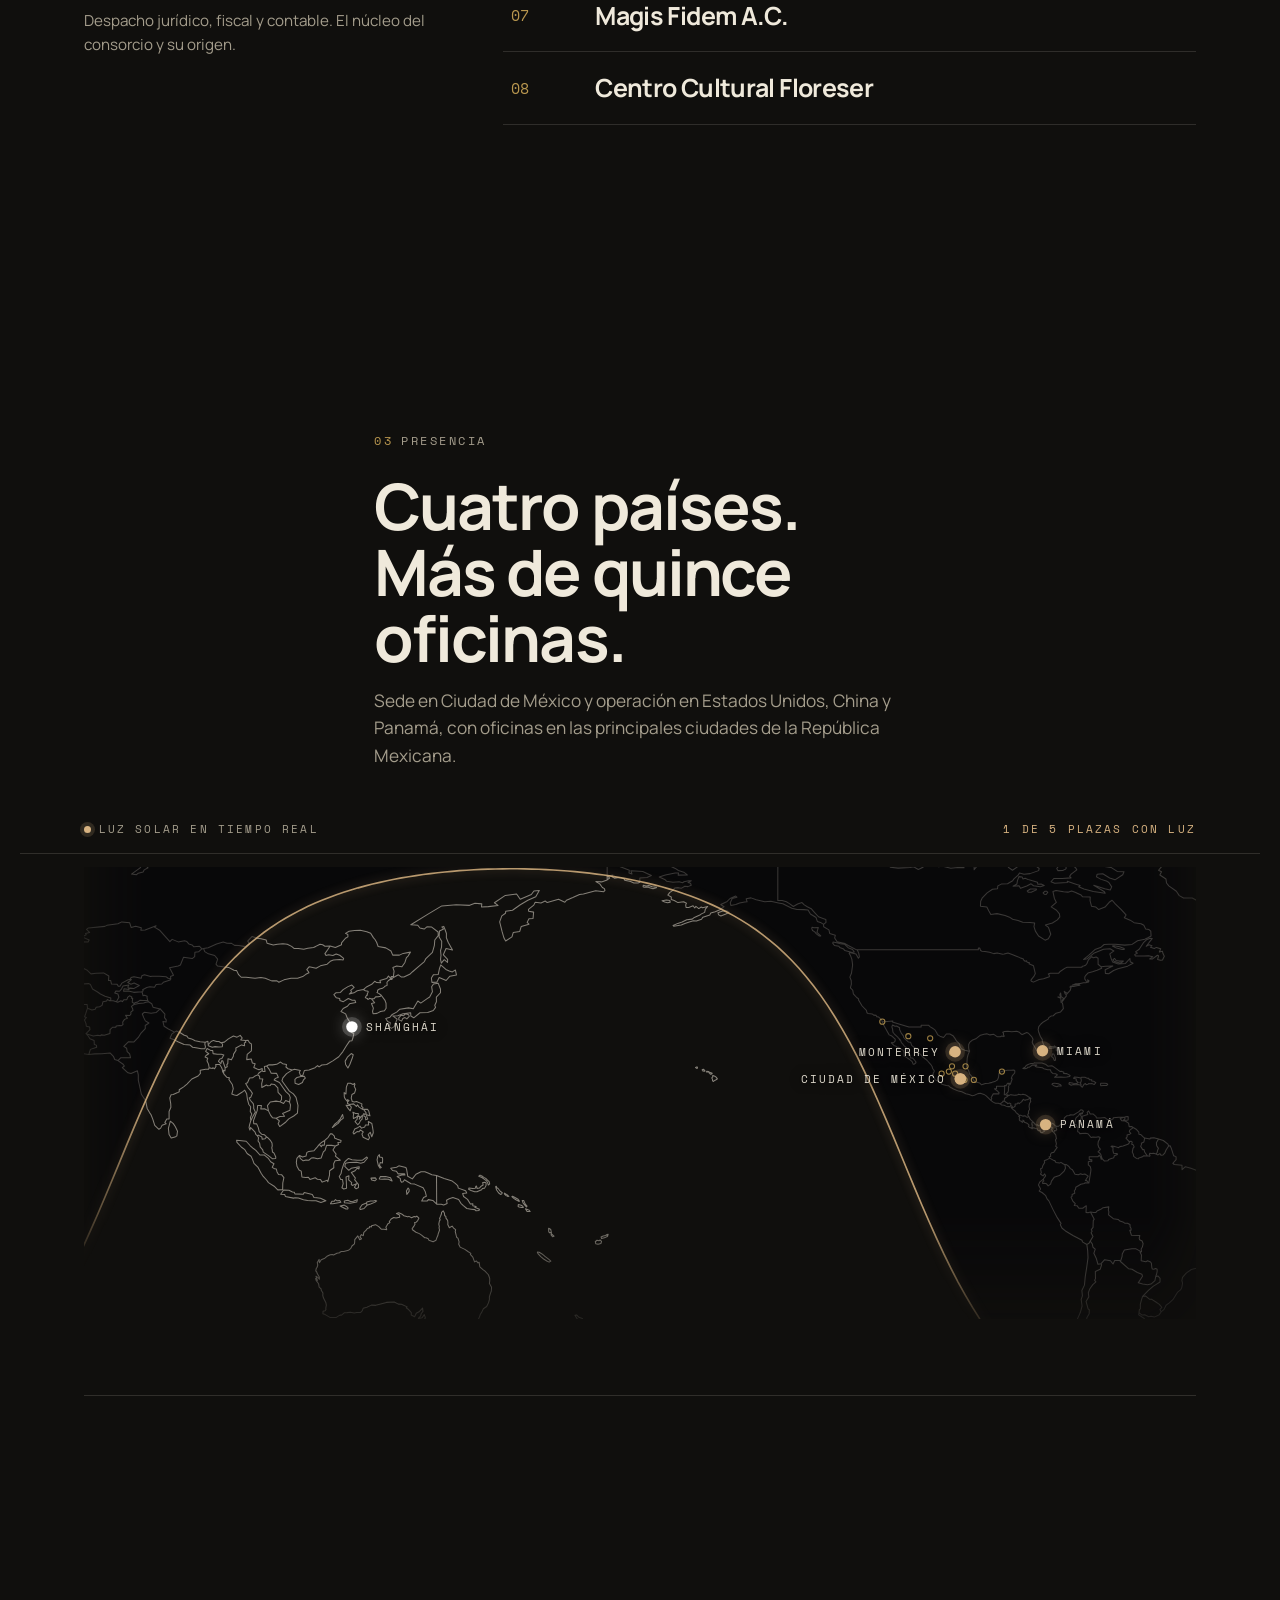
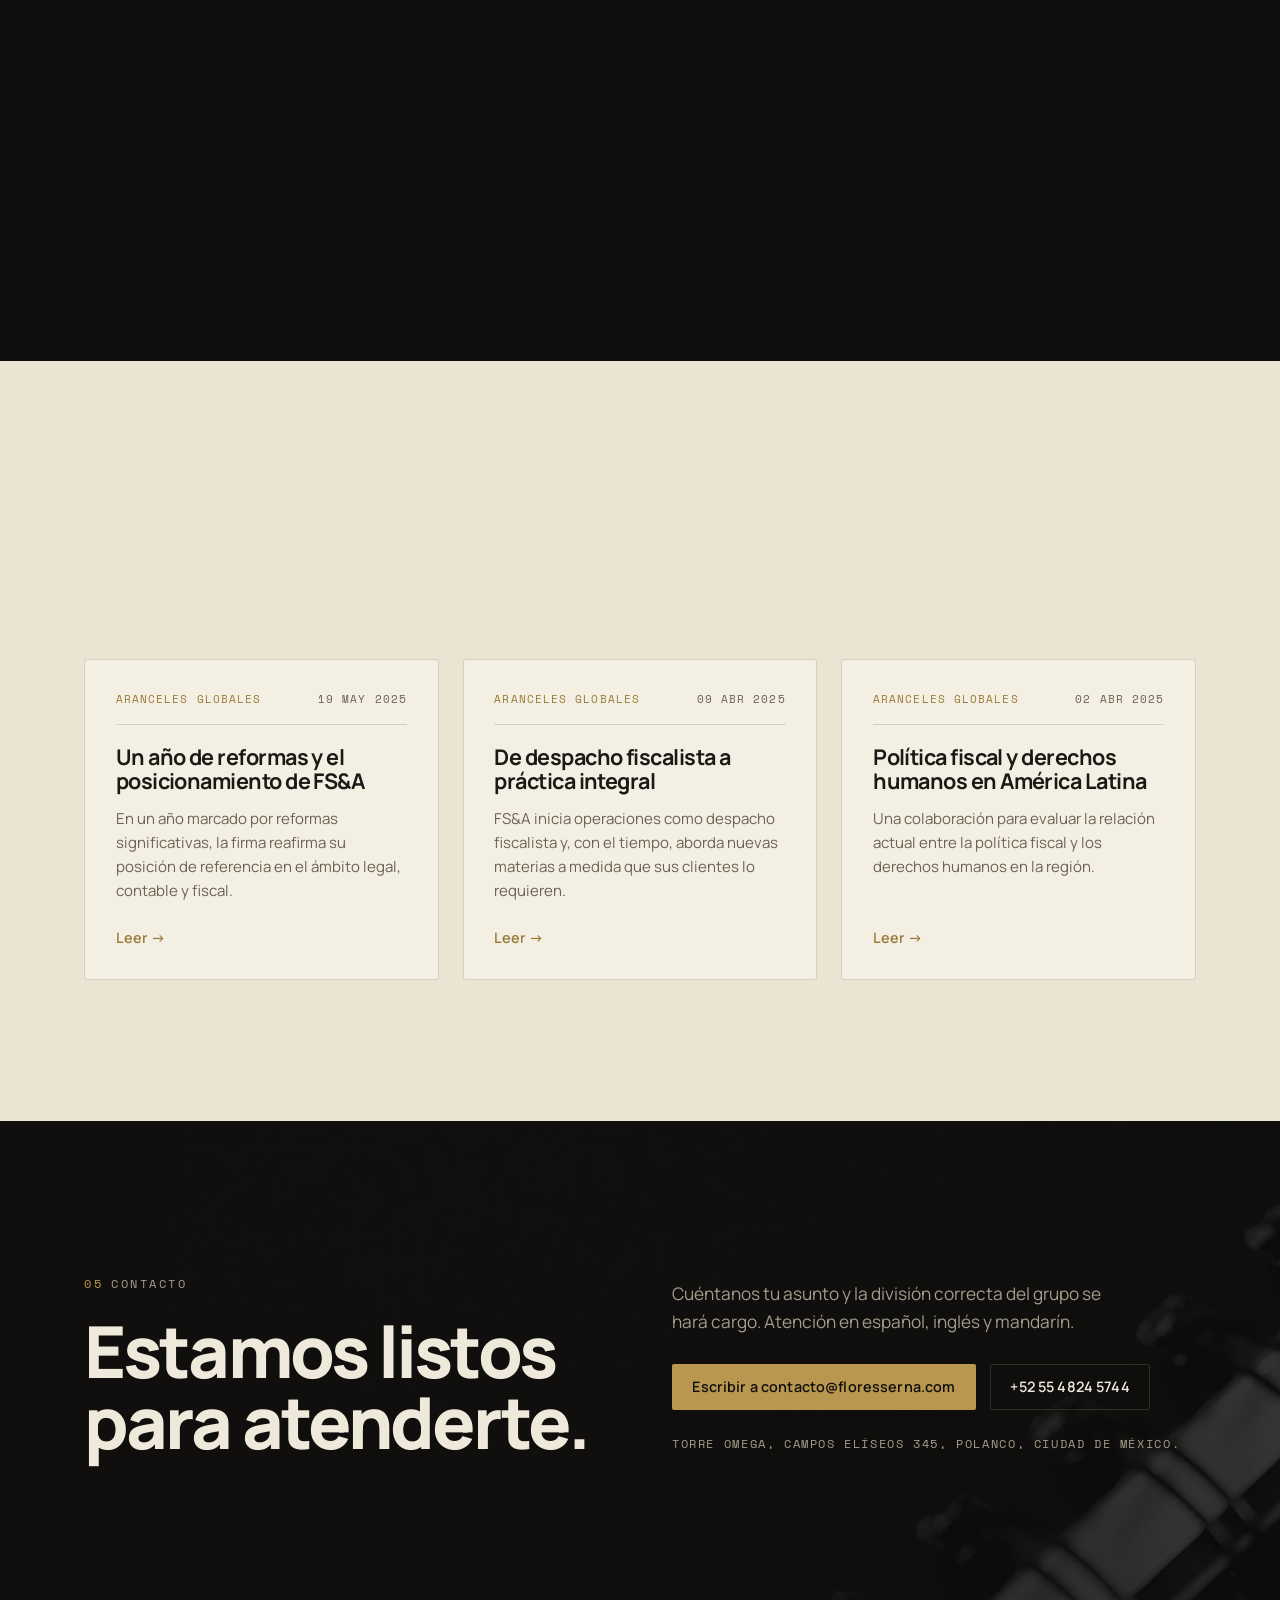
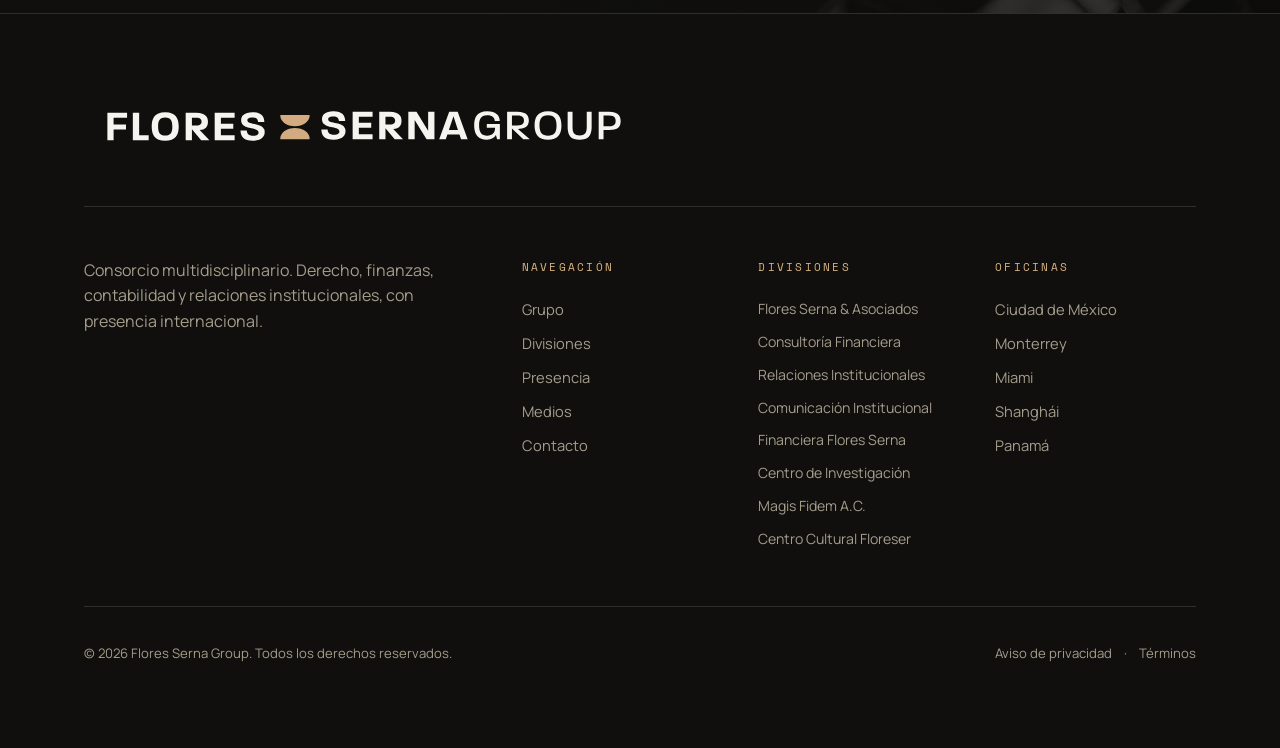
==== commit e41e474c: "Divisiones: índice de un renglón con visor de placas Ocho filas a ancho completo con su descripción " ====
--- a/index.html
+++ b/index.html
@@ -262,103 +262,139 @@
           </p>
         </div>
 
-        <ol class="index" role="list">
-          <li class="reveal">
-            <a class="index__row" href="divisiones/flores-serna-asociados.html">
-              <span class="index__num">01</span>
-              <div class="index__body">
-                <h3 class="index__name">Flores Serna &amp; Asociados <span class="index__abbr">FS&amp;A</span></h3>
-                <p class="index__desc">Despacho jurídico, fiscal y contable. El núcleo del consorcio y su origen.</p>
-              </div>
-              <span class="index__tag">Legal · Fiscal</span>
-              <span class="index__arrow" aria-hidden="true">→</span>
-            </a>
-          </li>
-
-          <li class="reveal">
-            <a class="index__row" href="divisiones/consultoria-financiera.html">
-              <span class="index__num">02</span>
-              <div class="index__body">
-                <h3 class="index__name">Consultoría Financiera &amp; Servicios Integrales</h3>
-                <p class="index__desc">Estrategia financiera y servicios integrales para empresas e instituciones.</p>
-              </div>
-              <span class="index__tag">Finanzas</span>
-              <span class="index__arrow" aria-hidden="true">→</span>
-            </a>
-          </li>
-
-          <li class="reveal">
-            <a class="index__row" href="divisiones/relaciones-institucionales.html">
-              <span class="index__num">03</span>
-              <div class="index__body">
-                <h3 class="index__name">Relaciones Institucionales <span class="index__abbr">RIFS</span></h3>
-                <p class="index__desc">Vinculación con el sector público, el privado y organismos nacionales e internacionales.</p>
-              </div>
-              <span class="index__tag">Institucional</span>
-              <span class="index__arrow" aria-hidden="true">→</span>
-            </a>
-          </li>
-
-          <li class="reveal">
-            <a class="index__row" href="divisiones/comunicacion-institucional.html">
-              <span class="index__num">04</span>
-              <div class="index__body">
-                <h3 class="index__name">Comunicación Institucional <span class="index__abbr">CIFS</span></h3>
-                <p class="index__desc">Estrategia de comunicación, reputación y asuntos públicos.</p>
-              </div>
-              <span class="index__tag">Comunicación</span>
-              <span class="index__arrow" aria-hidden="true">→</span>
-            </a>
-          </li>
-
-          <li class="reveal">
-            <a class="index__row" href="divisiones/financiera-flores-serna.html">
-              <span class="index__num">05</span>
-              <div class="index__body">
-                <h3 class="index__name">Financiera Flores Serna</h3>
-                <p class="index__desc">Soluciones de financiamiento y asesoría bancaria a la medida.</p>
-              </div>
-              <span class="index__tag">Banca</span>
-              <span class="index__arrow" aria-hidden="true">→</span>
-            </a>
-          </li>
-
-          <li class="reveal">
-            <a class="index__row" href="divisiones/centro-de-investigacion.html">
-              <span class="index__num">06</span>
-              <div class="index__body">
-                <h3 class="index__name">Centro de Investigación <span class="index__abbr">CDI-FS</span></h3>
-                <p class="index__desc">Investigación aplicada en política fiscal, económica y derechos.</p>
-              </div>
-              <span class="index__tag">Investigación</span>
-              <span class="index__arrow" aria-hidden="true">→</span>
-            </a>
-          </li>
-
-          <li class="reveal">
-            <a class="index__row" href="divisiones/magis-fidem.html">
-              <span class="index__num">07</span>
-              <div class="index__body">
-                <h3 class="index__name">Magis Fidem A.C.</h3>
-                <p class="index__desc">Asociación civil enfocada en impacto social y responsabilidad.</p>
-              </div>
-              <span class="index__tag">Social</span>
-              <span class="index__arrow" aria-hidden="true">→</span>
-            </a>
-          </li>
-
-          <li class="reveal">
-            <a class="index__row" href="divisiones/centro-cultural-floreser.html">
-              <span class="index__num">08</span>
-              <div class="index__body">
-                <h3 class="index__name">Centro Cultural Floreser</h3>
-                <p class="index__desc">Promoción de la cultura y del conocimiento.</p>
-              </div>
-              <span class="index__tag">Cultura</span>
-              <span class="index__arrow" aria-hidden="true">→</span>
-            </a>
-          </li>
-        </ol>
+        <!-- El índice y su visor. El visor es redundante por definición: no
+             dice nada que la fila no diga ya, por eso va aria-hidden y su
+             texto lo escribe main.js copiándolo de la fila activa. Sin JS
+             desaparece y el índice recupera sus descripciones a ancho completo. -->
+        <div class="divs">
+          <figure class="visor reveal" id="visor" aria-hidden="true">
+            <div class="visor__frame">
+              <img class="visor__plate is-on" style="--crop:center 46%" src="assets/img/plate-justicia.jpg" alt="" loading="lazy" decoding="async" />
+              <img class="visor__plate" style="--crop:center 34%" src="assets/img/plate-escritorio.jpg" alt="" loading="lazy" decoding="async" />
+              <img class="visor__plate" style="--crop:center 38%" src="assets/img/plate-consulta.jpg" alt="" loading="lazy" decoding="async" />
+              <img class="visor__plate" style="--crop:center 46%" src="assets/img/plate-libreta.jpg" alt="" loading="lazy" decoding="async" />
+              <img class="visor__plate" style="--crop:50% 30%" src="assets/img/plate-firma.jpg" alt="" loading="lazy" decoding="async" />
+              <img class="visor__plate" style="--crop:20% 56%" src="assets/img/plate-archivo.jpg" alt="" loading="lazy" decoding="async" />
+              <!-- La única placa que es de la división y no una toma genérica.
+                   El original trae el logotipo de Magis Fidem impreso abajo:
+                   se recortó esa franja porque caía justo sobre el HUD. -->
+              <img class="visor__plate" style="--crop:center" src="assets/img/plate-magis.jpg" alt="" loading="lazy" decoding="async" />
+              <!-- Sólo hay siete placas: la del archivo vuelve aquí con el
+                   encuadre contrario, que es otra toma en la práctica. -->
+              <img class="visor__plate" style="--crop:84% 24%" src="assets/img/plate-archivo.jpg" alt="" loading="lazy" decoding="async" />
+              <span class="visor__veil"></span>
+              <span class="visor__hud"><span id="visorNum">01</span> / 08</span>
+              <span class="visor__ticks">
+                <span class="is-on"></span><span></span><span></span><span></span>
+                <span></span><span></span><span></span><span></span>
+              </span>
+            </div>
+            <figcaption class="visor__meta" id="visorMeta">
+              <p class="visor__desc" id="visorDesc">Despacho jurídico, fiscal y contable. El núcleo del consorcio y su origen.</p>
+            </figcaption>
+          </figure>
+
+          <ol class="index" role="list">
+            <li class="reveal">
+              <a class="index__row" href="divisiones/flores-serna-asociados.html">
+                <img class="index__thumb" style="--crop:center 46%" src="assets/img/plate-justicia.jpg" alt="" loading="lazy" decoding="async" />
+                <span class="index__num">01</span>
+                <div class="index__body">
+                  <h3 class="index__name">Flores Serna &amp; Asociados</h3>
+                  <p class="index__desc">Despacho jurídico, fiscal y contable. El núcleo del consorcio y su origen.</p>
+                </div>
+                <span class="index__arrow" aria-hidden="true">→</span>
+              </a>
+            </li>
+
+            <li class="reveal">
+              <a class="index__row" href="divisiones/consultoria-financiera.html">
+                <img class="index__thumb" style="--crop:center 34%" src="assets/img/plate-escritorio.jpg" alt="" loading="lazy" decoding="async" />
+                <span class="index__num">02</span>
+                <div class="index__body">
+                  <!-- El nombre completo («… & Servicios Integrales») se salía a
+                       dos renglones y rompía el parejo del índice. Sigue entero
+                       en el pie y en el titular de su propia página. -->
+                  <h3 class="index__name">Consultoría Financiera</h3>
+                  <p class="index__desc">Estrategia financiera y servicios integrales para empresas e instituciones.</p>
+                </div>
+                <span class="index__arrow" aria-hidden="true">→</span>
+              </a>
+            </li>
+
+            <li class="reveal">
+              <a class="index__row" href="divisiones/relaciones-institucionales.html">
+                <img class="index__thumb" style="--crop:center 38%" src="assets/img/plate-consulta.jpg" alt="" loading="lazy" decoding="async" />
+                <span class="index__num">03</span>
+                <div class="index__body">
+                  <h3 class="index__name">Relaciones Institucionales</h3>
+                  <p class="index__desc">Vinculación con el sector público, el privado y organismos nacionales e internacionales.</p>
+                </div>
+                <span class="index__arrow" aria-hidden="true">→</span>
+              </a>
+            </li>
+
+            <li class="reveal">
+              <a class="index__row" href="divisiones/comunicacion-institucional.html">
+                <img class="index__thumb" style="--crop:center 46%" src="assets/img/plate-libreta.jpg" alt="" loading="lazy" decoding="async" />
+                <span class="index__num">04</span>
+                <div class="index__body">
+                  <h3 class="index__name">Comunicación Institucional</h3>
+                  <p class="index__desc">Estrategia de comunicación, reputación y asuntos públicos.</p>
+                </div>
+                <span class="index__arrow" aria-hidden="true">→</span>
+              </a>
+            </li>
+
+            <li class="reveal">
+              <a class="index__row" href="divisiones/financiera-flores-serna.html">
+                <img class="index__thumb" style="--crop:50% 30%" src="assets/img/plate-firma.jpg" alt="" loading="lazy" decoding="async" />
+                <span class="index__num">05</span>
+                <div class="index__body">
+                  <h3 class="index__name">Financiera Flores Serna</h3>
+                  <p class="index__desc">Soluciones de financiamiento y asesoría bancaria a la medida.</p>
+                </div>
+                <span class="index__arrow" aria-hidden="true">→</span>
+              </a>
+            </li>
+
+            <li class="reveal">
+              <a class="index__row" href="divisiones/centro-de-investigacion.html">
+                <img class="index__thumb" style="--crop:20% 56%" src="assets/img/plate-archivo.jpg" alt="" loading="lazy" decoding="async" />
+                <span class="index__num">06</span>
+                <div class="index__body">
+                  <h3 class="index__name">Centro de Investigación</h3>
+                  <p class="index__desc">Investigación aplicada en política fiscal, económica y derechos.</p>
+                </div>
+                <span class="index__arrow" aria-hidden="true">→</span>
+              </a>
+            </li>
+
+            <li class="reveal">
+              <a class="index__row" href="divisiones/magis-fidem.html">
+                <img class="index__thumb" style="--crop:center" src="assets/img/plate-magis.jpg" alt="" loading="lazy" decoding="async" />
+                <span class="index__num">07</span>
+                <div class="index__body">
+                  <h3 class="index__name">Magis Fidem A.C.</h3>
+                  <p class="index__desc">Asociación civil enfocada en impacto social y responsabilidad.</p>
+                </div>
+                <span class="index__arrow" aria-hidden="true">→</span>
+              </a>
+            </li>
+
+            <li class="reveal">
+              <a class="index__row" href="divisiones/centro-cultural-floreser.html">
+                <img class="index__thumb" style="--crop:84% 24%" src="assets/img/plate-archivo.jpg" alt="" loading="lazy" decoding="async" />
+                <span class="index__num">08</span>
+                <div class="index__body">
+                  <h3 class="index__name">Centro Cultural Floreser</h3>
+                  <p class="index__desc">Promoción de la cultura y del conocimiento.</p>
+                </div>
+                <span class="index__arrow" aria-hidden="true">→</span>
+              </a>
+            </li>
+          </ol>
+        </div>
       </div>
     </section>
 
--- a/assets/css/styles.css
+++ b/assets/css/styles.css
@@ -553,12 +553,73 @@
 .divisiones__intro{grid-column:2;color:var(--on-ink-mut);max-width:46ch}
 .section-title{margin-top:.3em}
 
+/* Ocho filas a ancho completo con su descripción medían casi dos pantallas.
+   Con JS el índice se parte en dos: las filas se reducen a un renglón y la
+   descripción se muda al visor, que es una sola placa que cambia de toma con
+   la fila activa. Sin JS `.divs` sigue siendo un bloque y las filas conservan
+   su descripción: el estado por omisión del CSS es el completo, como el hero. */
+.divs{display:block}
+.js .divs{
+  display:grid;grid-template-columns:minmax(0,.52fr) minmax(0,1fr);
+  gap:clamp(34px,4.6vw,72px);align-items:start;
+}
+
+/* ---- El visor ---- */
+.visor{display:none}
+.js .visor{display:block;position:sticky;top:clamp(88px,11vh,118px)}
+.visor__frame{
+  position:relative;aspect-ratio:4/5;overflow:hidden;
+  background:var(--sala);border:1px solid var(--line-ink);border-radius:2px;
+}
+/* El corte entre tomas es el del hero — opacidad lineal y corta, no
+   disolvencia — con un acercamiento largo detrás que nunca se alcanza a ver
+   terminar: el encuadre siempre está respirando. */
+.visor__plate{
+  position:absolute;inset:0;width:100%;height:100%;
+  object-fit:cover;object-position:var(--crop,center 40%);
+  filter:grayscale(1) contrast(1.12) brightness(.8);
+  opacity:0;transform:scale(1.055);
+  transition:opacity .3s linear,transform 2.4s var(--ease);
+}
+.visor__plate.is-on{opacity:1;transform:scale(1)}
+.visor__veil{
+  position:absolute;inset:0;pointer-events:none;
+  background:
+    radial-gradient(120% 90% at 74% 6%, rgba(185,151,79,.14), transparent 60%),
+    linear-gradient(180deg, rgba(6,6,10,.12) 0%, rgba(6,6,10,.05) 42%, rgba(6,6,10,.76) 100%);
+}
+.visor__hud{
+  position:absolute;left:14px;bottom:13px;
+  font-family:var(--ff-mono);font-size:.66rem;letter-spacing:.2em;
+  color:var(--on-ink-mut);
+}
+.visor__hud span{color:var(--gold-lt)}
+/* Contador de cuadro: ocho marcas, la de la división activa encendida. */
+.visor__ticks{position:absolute;right:14px;bottom:17px;display:flex;gap:5px}
+.visor__ticks span{
+  width:10px;height:2px;background:rgba(239,233,219,.26);
+  transition:background .3s var(--ease);
+}
+.visor__ticks span.is-on{background:var(--gold-lt)}
+/* `min-height` reserva el alto de la descripción más larga: sin ella el pie
+   del visor daría un brinco cada vez que se cambia de fila. */
+.visor__meta{margin-top:1.1rem;transition:opacity .16s var(--ease)}
+.visor__meta.is-swap{opacity:0}
+.visor__tag{
+  font-family:var(--ff-mono);font-size:.66rem;letter-spacing:.2em;
+  text-transform:uppercase;color:var(--gold-lt);
+}
+/* 3.25em = los dos renglones que ocupa la descripción más larga en esta
+   columna. Medido, no supuesto: sin el piso, el pie brinca al cambiar de fila. */
+.visor__desc{color:var(--on-ink-mut);font-size:.95rem;min-height:3.25em}
+
+/* ---- Las filas ---- */
 .index{border-top:1px solid var(--line-ink)}
 .index__row{
   position:relative;display:grid;
-  grid-template-columns:64px 1fr auto 30px;
-  align-items:center;gap:28px;
-  padding:clamp(20px,2.4vw,30px) 8px;
+  grid-template-columns:56px 60px 1fr 30px;
+  align-items:center;gap:0 24px;
+  padding:clamp(14px,1.6vw,18px) 8px;
   border-bottom:1px solid var(--line-ink);
   transition:background .4s var(--ease),padding-inline .4s var(--ease),color .4s var(--ease);
   cursor:pointer;
@@ -569,26 +630,51 @@
 }
 .index__row:hover{background:rgba(216,179,129,.06);padding-inline:20px 8px}
 .index__row:hover::before{width:3px}
+/* La miniatura es la misma placa que el visor: mismo archivo y mismo
+   encuadre, así que no cuesta una descarga extra. Existe para cuando el
+   visor no está — pantallas angostas y navegación sin JS. */
+.index__thumb{
+  width:100%;aspect-ratio:4/5;object-fit:cover;object-position:var(--crop,center 40%);
+  border-radius:2px;filter:grayscale(1) contrast(1.1) brightness(.82);
+  transition:filter .4s var(--ease);
+}
+.index__row:hover .index__thumb{filter:grayscale(.55) contrast(1.06) brightness(.95)}
 .index__num{font-family:var(--ff-mono);font-size:.95rem;color:var(--gold)}
+/* Sin siglas ni etiqueta al lado, el nombre se queda con toda la columna y
+   puede volver a crecer: los ocho caben en un renglón. */
 .index__name{
   font-family:var(--ff-display);font-weight:700;
-  font-size:clamp(1.35rem,2.6vw,2.1rem);line-height:1.05;letter-spacing:-.025em;
-  display:flex;align-items:baseline;gap:.5em;flex-wrap:wrap;
-}
+  font-size:clamp(1.25rem,1.95vw,1.75rem);line-height:1.1;letter-spacing:-.025em;
+}
+/* Las siglas salieron del índice para que las ocho filas midan igual, pero la
+   regla se queda: los titulares de las páginas de división siguen usándola. */
 .index__abbr{
   font-family:var(--ff-mono);font-size:.62em;letter-spacing:.12em;
   color:var(--gold-lt);border:1px solid var(--line-ink);padding:.2em .6em;border-radius:2px;
 }
-.index__desc{margin-top:.5em;color:var(--on-ink-mut);font-size:.96rem;max-width:52ch}
-.index__tag{
-  font-family:var(--ff-mono);font-size:.68rem;letter-spacing:.18em;text-transform:uppercase;
-  color:var(--on-ink-mut);white-space:nowrap;
-}
+.index__desc{margin-top:.42em;color:var(--on-ink-mut);font-size:.93rem;max-width:52ch}
 .index__arrow{
   font-size:1.4rem;color:var(--gold-lt);opacity:0;transform:translateX(-8px);
   transition:opacity .35s var(--ease),transform .35s var(--ease);text-align:right;
 }
 .index__row:hover .index__arrow{opacity:1;transform:translateX(0)}
+
+@media (min-width: 1025px){
+  /* Con visor la fila es un renglón: fuera miniatura y fuera descripción.
+     La descripción no se borra, se vuelve invisible pero legible por lector
+     de pantalla — el visor va aria-hidden justamente porque la repite. */
+  .js .index__row{grid-template-columns:60px 1fr 30px}
+  .js .index__thumb{display:none}
+  .js .index__desc{
+    position:absolute;width:1px;height:1px;margin:-1px;overflow:hidden;
+    clip-path:inset(50%);white-space:nowrap;
+  }
+  /* La fila activa se queda marcada aunque el cursor se vaya: el visor
+     siempre está mostrando algo, y tiene que verse de quién. */
+  .js .index__row.is-active{background:rgba(216,179,129,.06);padding-inline:20px 8px}
+  .js .index__row.is-active::before{width:3px}
+  .js .index__row.is-active .index__arrow{opacity:1;transform:translateX(0)}
+}
 
 /* =========================================================
    PRESENCIA
@@ -1053,19 +1139,10 @@
 .legal a{color:var(--gold-dk);text-decoration:underline;text-underline-offset:3px}
 .legal a:hover{color:var(--ink)}
 
-/* Aviso de borrador y marcadores de lo que falta confirmar. Se ven a
-   propósito y en oro fuerte: este documento no debe llegar al dominio
-   real con ninguno de los dos en pie. */
-.legal__draft{
-  margin-top:clamp(26px,3.4vw,40px);padding:clamp(16px,2.2vw,24px);
-  border:1px solid var(--gold);border-left-width:4px;
-  background:rgba(185,151,79,.09);
-}
-.legal__draft h2{
-  font-family:var(--ff-mono);font-size:.73rem;letter-spacing:.1em;
-  text-transform:uppercase;color:var(--gold-dk);
-}
-.legal__draft p{margin-top:.55em;font-size:.95em}
+/* Marcadores de lo que falta confirmar. Se ven a propósito y en oro fuerte:
+   ninguno de estos debe seguir en pie cuando el documento llegue al dominio
+   real. El banner de «borrador» que los explicaba se retiró para la
+   presentación interna; está en el historial si hace falta reponerlo. */
 .legal__pend{
   background:var(--gold-lt);color:var(--ink);
   padding:.05em .4em;border-radius:2px;
@@ -1094,6 +1171,10 @@
   .grupo__left{position:static}
   .divisiones__head{grid-template-columns:1fr}
   .divisiones__intro{grid-column:1}
+  /* La columna del índice se queda sin ancho para sostener un visor al lado:
+     debajo de aquí manda la miniatura de cada fila. */
+  .js .divs{display:block}
+  .js .visor{display:none}
   .presencia__cols{grid-template-columns:1fr 1fr}
   .stats__grid{grid-template-columns:repeat(2,1fr);gap:24px 0}
   .stat{padding-block:16px}
@@ -1124,12 +1205,19 @@
   .reel__geo{display:none}
   .reel__hud{justify-content:flex-end}
   .plate img{max-height:56vh;aspect-ratio:3/4}
+  /* La flecha es lo primero que sobra: aquí ya no hay cursor que la encienda. */
+  .index__row{grid-template-columns:52px 46px 1fr;gap:0 18px}
+  .index__arrow{display:none}
+  .index__num{font-size:.82rem}
 }
 @media (max-width: 620px){
-  .index__row{grid-template-columns:44px 1fr;gap:14px 16px}
-  .index__tag{grid-column:2;grid-row:2}
-  .index__arrow{display:none}
-  .index__desc{grid-column:1 / -1}
+  /* La miniatura ordena la fila desde la izquierda y el número se queda al
+     lado del nombre. `align-items:start` es necesario: centrado, el número
+     flota porque la miniatura abarca la fila y estira el reparto de alturas. */
+  .index__row{grid-template-columns:56px 34px 1fr;gap:4px 14px;align-items:start}
+  .index__thumb{grid-column:1;grid-row:1 / -1;margin-top:3px}
+  .index__num{grid-column:2;font-size:.78rem;line-height:1.55}
+  .index__body{grid-column:3}
   .presencia__lists{grid-template-columns:1fr}
   .footer__grid{grid-template-columns:1fr 1fr}
   .stats__grid{grid-template-columns:1fr 1fr}
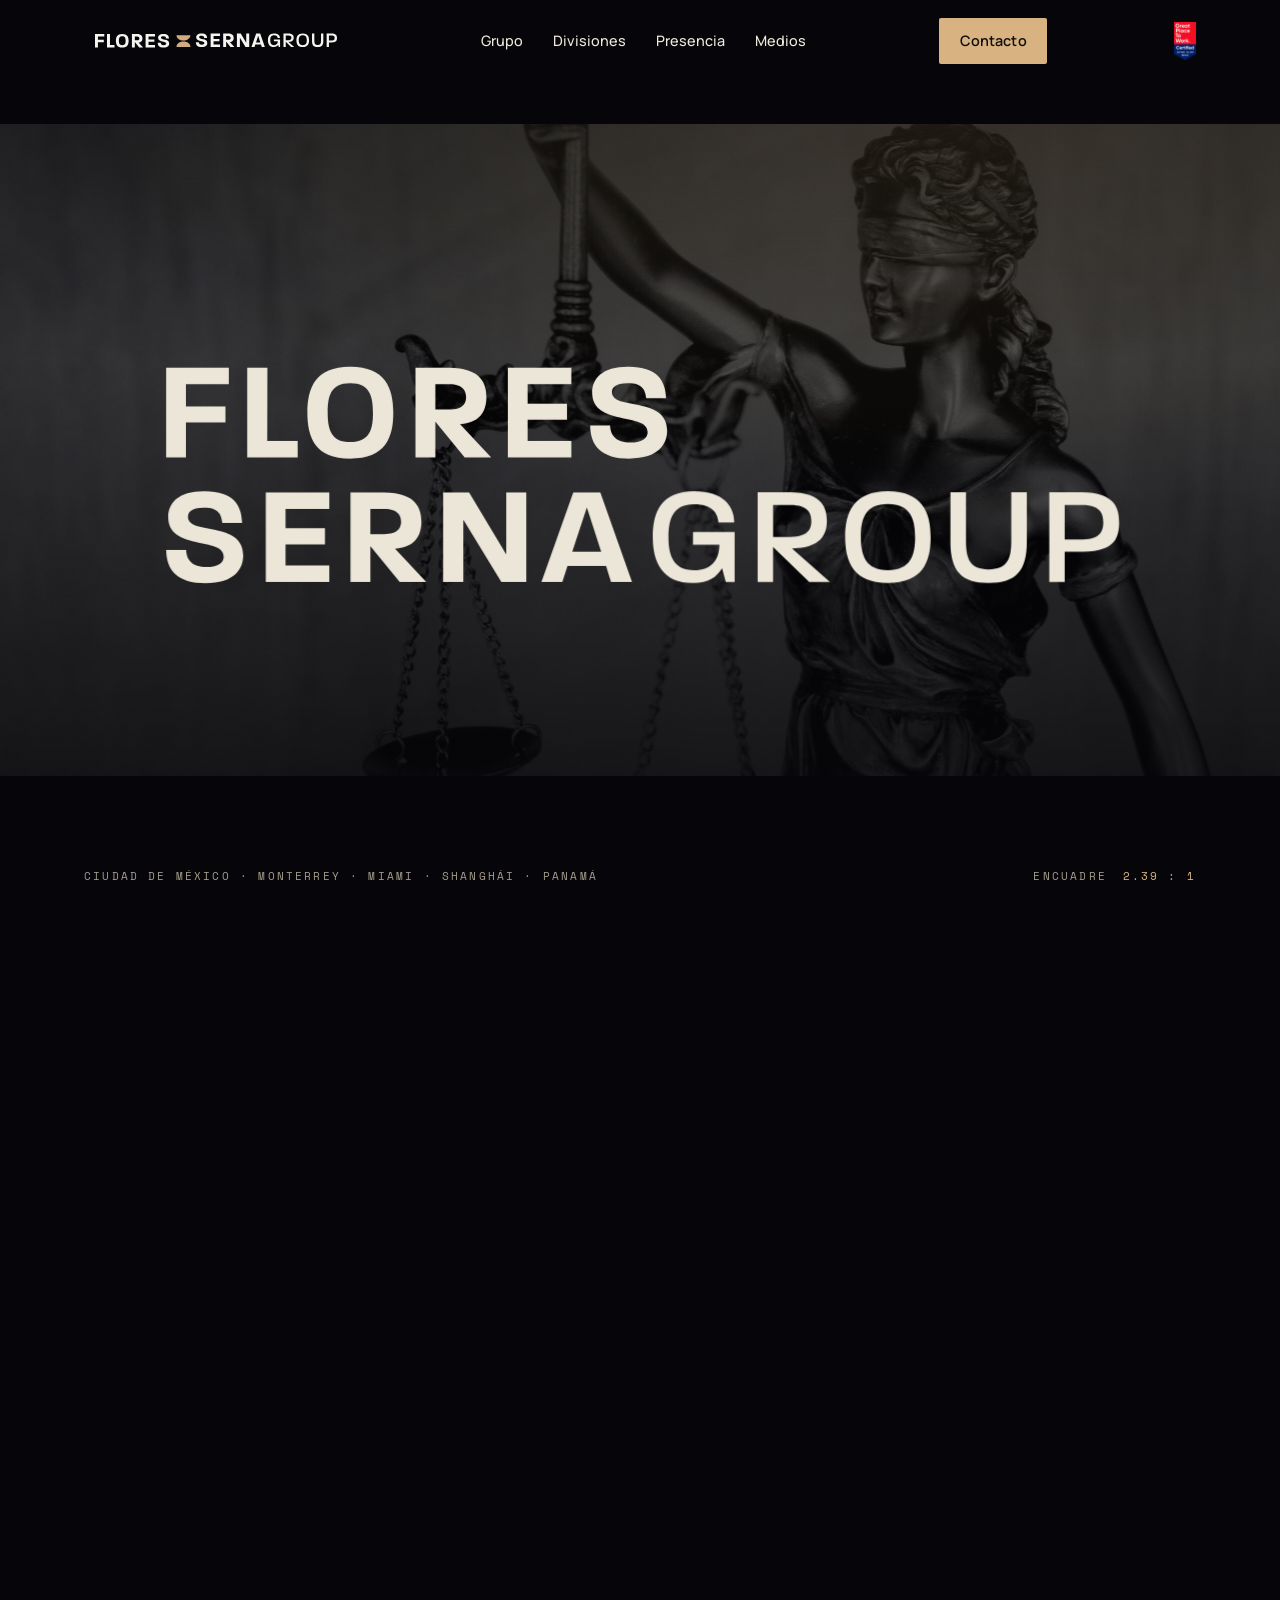
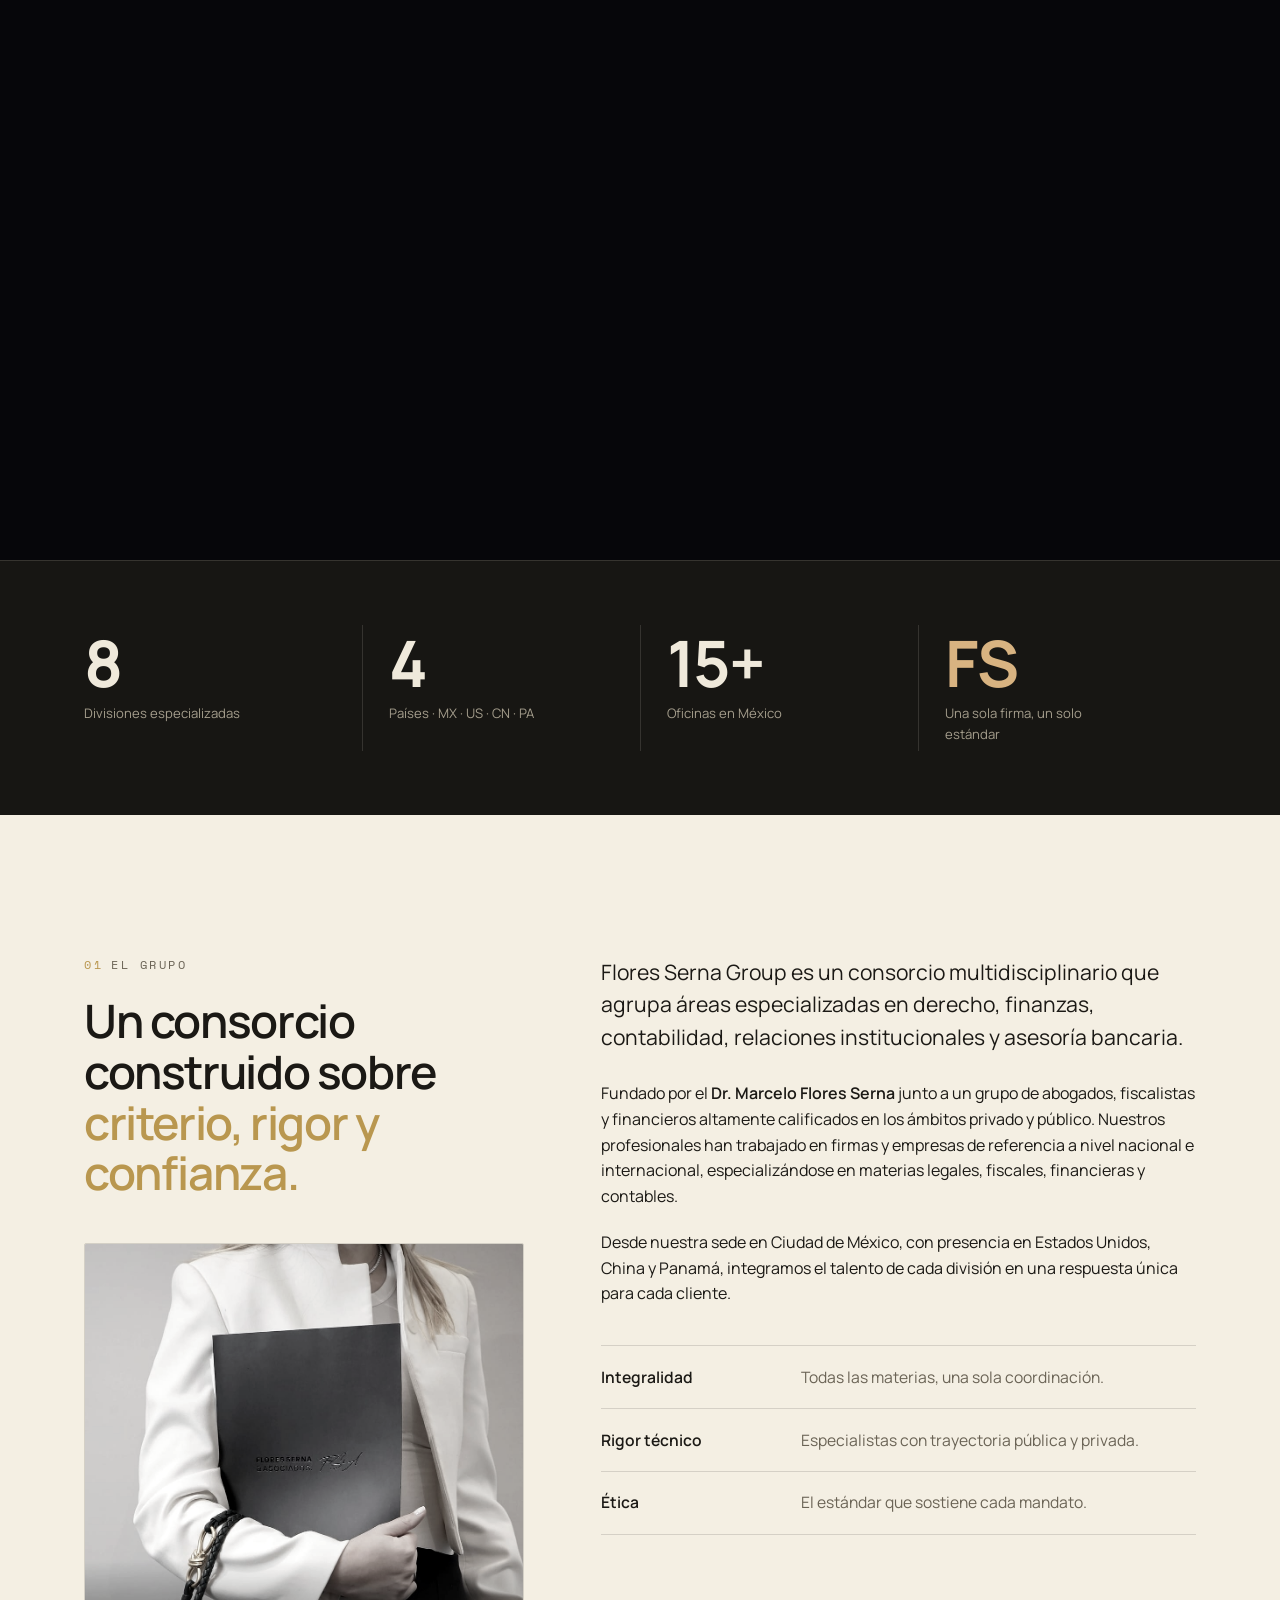
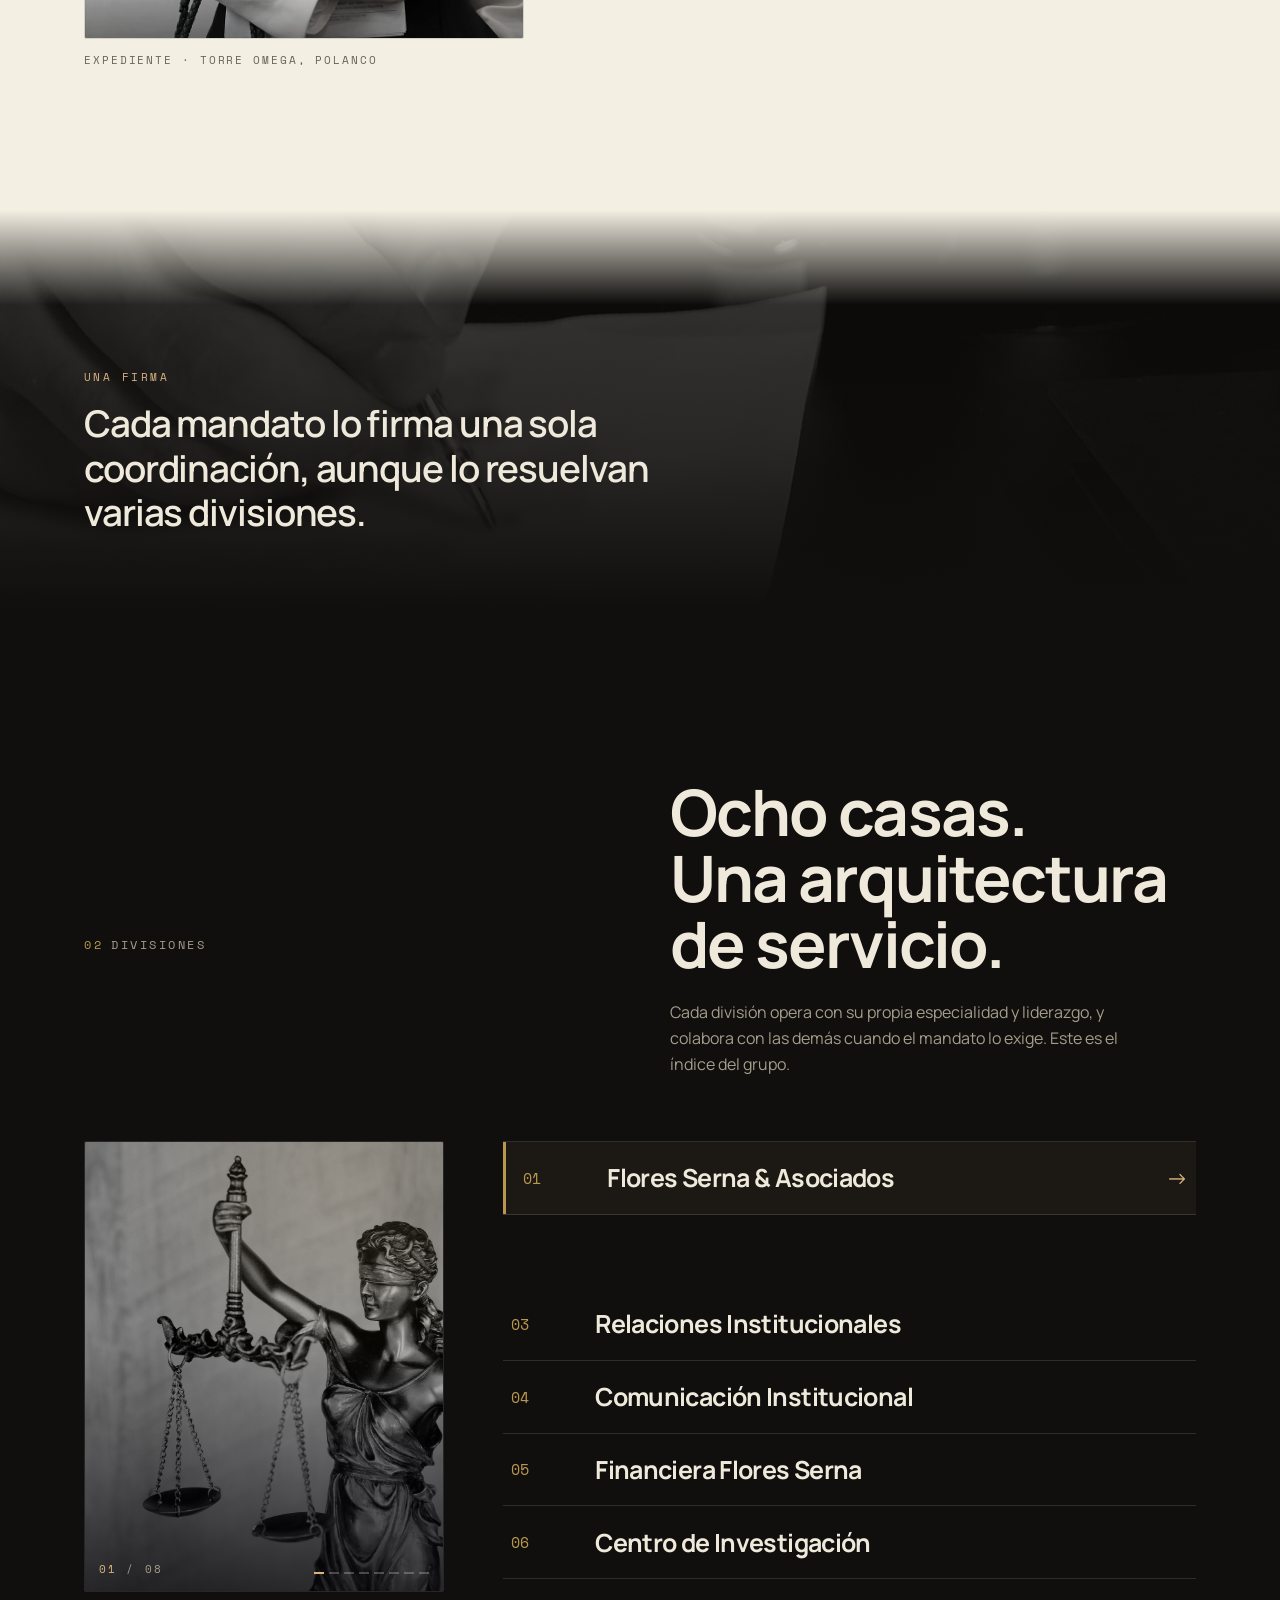
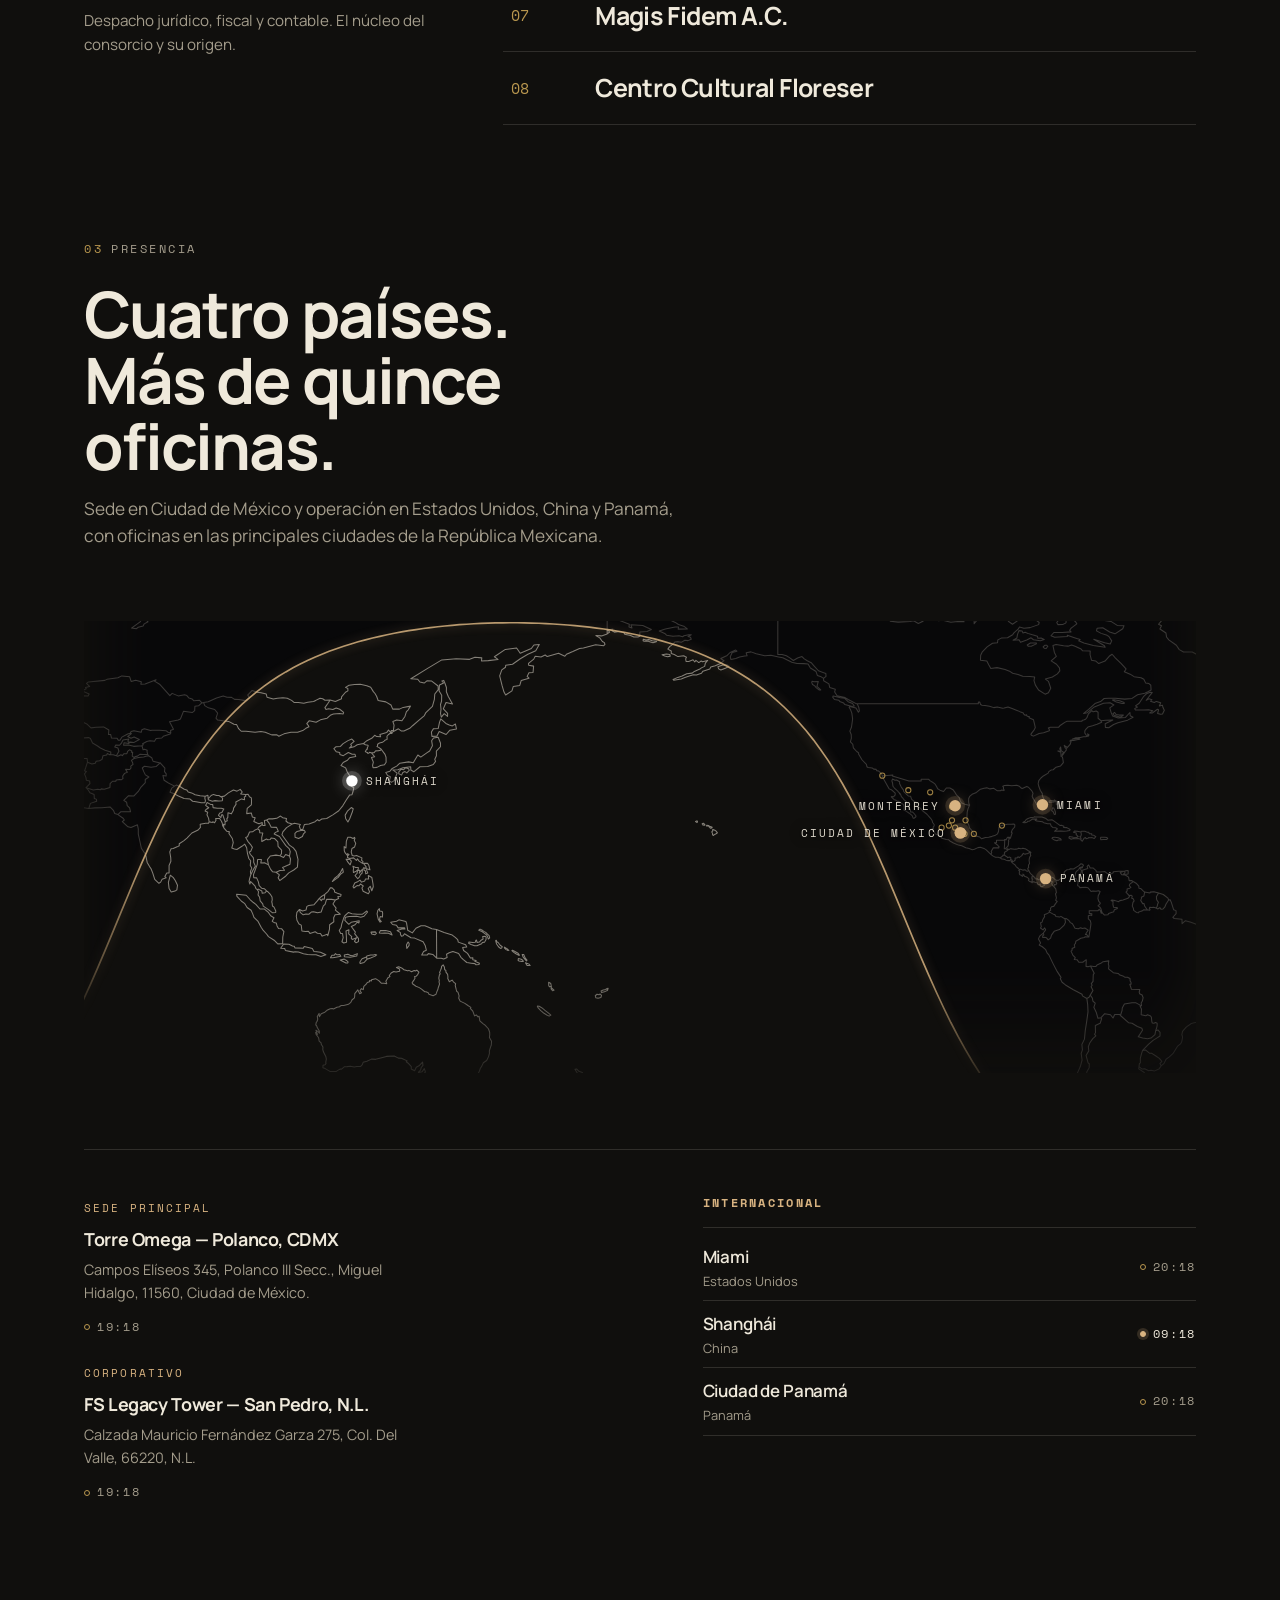
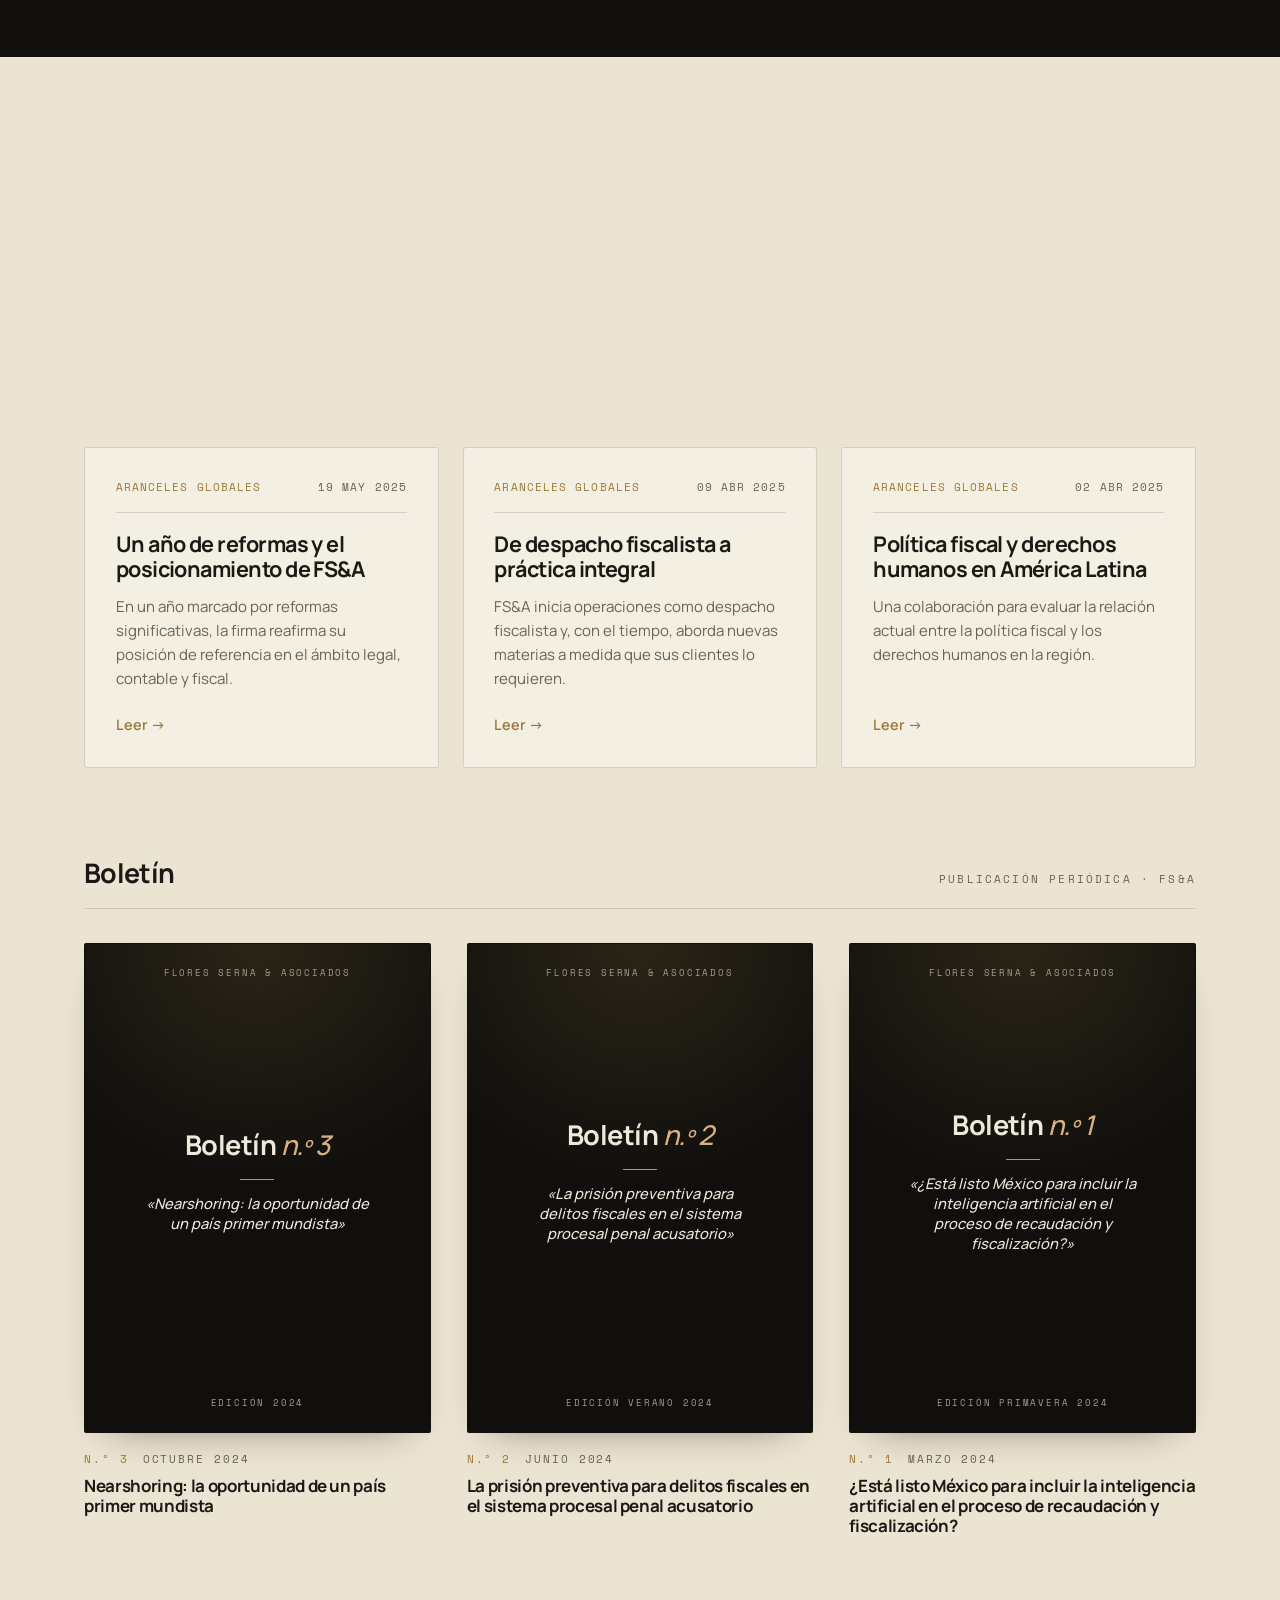
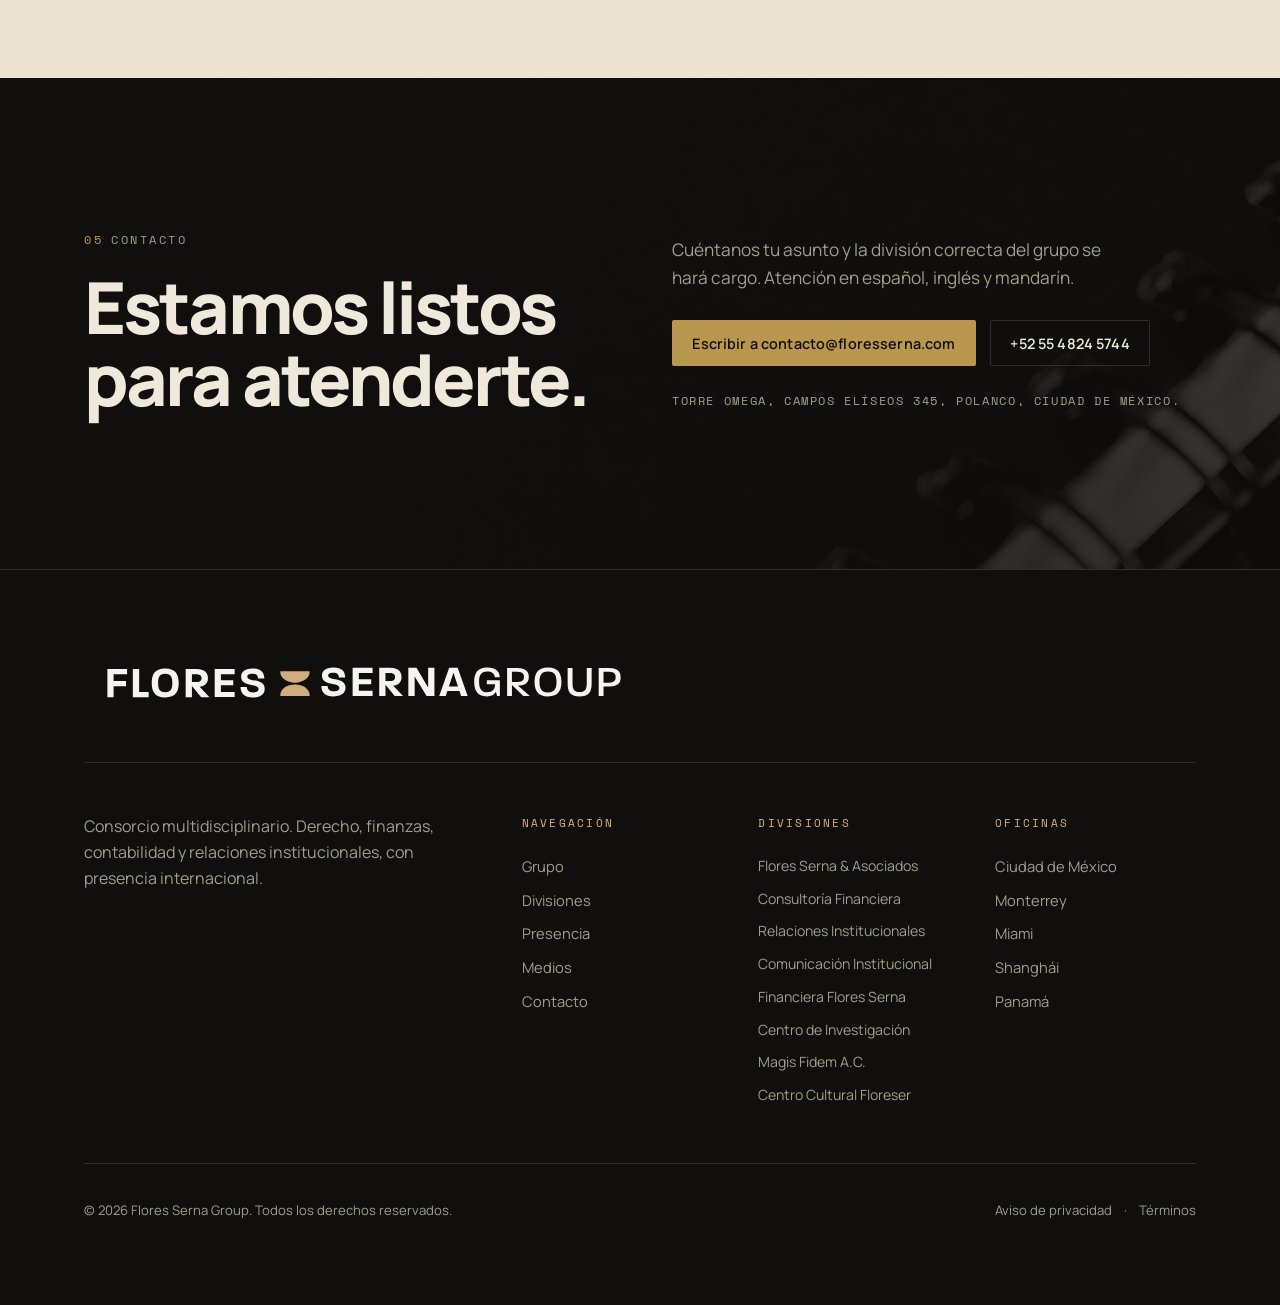
==== commit c2cfb058: "Portada: hero sin bajada, Presencia más corta y Medios partido en dos Cuatro ajustes sobre la portad" ====
--- a/index.html
+++ b/index.html
@@ -105,8 +105,6 @@
           <div class="reel__matte reel__matte--bot" aria-hidden="true"></div>
 
           <div class="reel__inner">
-            <p class="reel__eyebrow"><span class="eyebrow__dot"></span> Consorcio multidisciplinario</p>
-
             <!-- aria-label fija el nombre accesible: el fantasma de registro se
                  dibuja con contenido generado y no debe leerse dos veces. -->
             <h1 class="reel__title reel__title--logo" id="hero-title" aria-label="Flores Serna Group">
@@ -411,13 +409,6 @@
         </p>
       </div>
 
-      <!-- Lectura del mapa. Rima con el «Encuadre» del hero: dice un dato real,
-           no decora. La cuenta de plazas con luz la calcula main.js. -->
-      <div class="wrap mapcap reveal">
-        <p class="mapcap__l"><span class="mapcap__dot"></span> Luz solar en tiempo real</p>
-        <p class="mapcap__r" id="mapReadout">Calculando<span class="mapcap__ell">…</span></p>
-      </div>
-
       <!-- Mapa (apoyo visual; la lista de abajo es la fuente de verdad accesible).
            Los pines los coloca main.js desde latitud/longitud reales: antes eran
            veinte porcentajes escritos a mano, imposibles de mantener. -->
@@ -464,26 +455,6 @@
               <li data-plaza="pty"><span>Ciudad de Panamá</span><small>Panamá</small><time class="clock" data-plaza="pty">—</time></li>
             </ul>
           </div>
-
-          <div class="offices offices--mx reveal">
-            <h3 class="offices__title">México · 15+ oficinas</h3>
-            <ul>
-              <li>Ciudad de México</li>
-              <li>Monterrey / San Pedro</li>
-              <li>Guadalajara</li>
-              <li>Querétaro</li>
-              <li>Puebla</li>
-              <li>León</li>
-              <li>San Luis Potosí</li>
-              <li>Saltillo</li>
-              <li>Chihuahua</li>
-              <li>Hermosillo</li>
-              <li>Tijuana</li>
-              <li>Mérida</li>
-              <li>Tampico</li>
-              <li>Boca del Río</li>
-            </ul>
-          </div>
         </div>
       </div>
     </section>
@@ -499,28 +470,97 @@
           <a href="#contacto" class="link-arrow reveal">Suscríbete al boletín <span aria-hidden="true">→</span></a>
         </div>
 
-        <div class="medios__grid" id="mediosGrid">
-          <article class="post reveal">
-            <div class="post__meta"><span>Aranceles Globales</span><time>19 May 2025</time></div>
-            <h3 class="post__title">Un año de reformas y el posicionamiento de FS&amp;A</h3>
-            <p class="post__excerpt">En un año marcado por reformas significativas, la firma reafirma su posición de referencia en el ámbito legal, contable y fiscal.</p>
-            <span class="post__cta">Leer <span aria-hidden="true">→</span></span>
-          </article>
-
-          <article class="post reveal">
-            <div class="post__meta"><span>Aranceles Globales</span><time>09 Abr 2025</time></div>
-            <h3 class="post__title">De despacho fiscalista a práctica integral</h3>
-            <p class="post__excerpt">FS&amp;A inicia operaciones como despacho fiscalista y, con el tiempo, aborda nuevas materias a medida que sus clientes lo requieren.</p>
-            <span class="post__cta">Leer <span aria-hidden="true">→</span></span>
-          </article>
-
-          <article class="post reveal">
-            <div class="post__meta"><span>Aranceles Globales</span><time>02 Abr 2025</time></div>
-            <h3 class="post__title">Política fiscal y derechos humanos en América Latina</h3>
-            <p class="post__excerpt">Una colaboración para evaluar la relación actual entre la política fiscal y los derechos humanos en la región.</p>
-            <span class="post__cta">Leer <span aria-hidden="true">→</span></span>
-          </article>
-        </div>
+        <!-- 04.1 — Publicaciones. El contenido real lo escribe main.js desde
+             data/medios.json; estas tres tarjetas son el respaldo de cuando el
+             fetch no llega. La portada de cada una es opcional: sin `imagen`
+             la tarjeta es sólo texto, que es como se ve hoy. -->
+        <section class="mblock" aria-labelledby="pub-title">
+          <div class="mblock__head reveal">
+            <h3 class="mblock__title" id="pub-title">Publicaciones</h3>
+            <p class="mblock__note">Análisis y apariciones en medios</p>
+          </div>
+
+          <div class="medios__grid" id="mediosGrid">
+            <article class="post reveal">
+              <div class="post__body">
+                <div class="post__meta"><span>Aranceles Globales</span><time>19 May 2025</time></div>
+                <h4 class="post__title">Un año de reformas y el posicionamiento de FS&amp;A</h4>
+                <p class="post__excerpt">En un año marcado por reformas significativas, la firma reafirma su posición de referencia en el ámbito legal, contable y fiscal.</p>
+                <span class="post__cta">Leer <span aria-hidden="true">→</span></span>
+              </div>
+            </article>
+
+            <article class="post reveal">
+              <div class="post__body">
+                <div class="post__meta"><span>Aranceles Globales</span><time>09 Abr 2025</time></div>
+                <h4 class="post__title">De despacho fiscalista a práctica integral</h4>
+                <p class="post__excerpt">FS&amp;A inicia operaciones como despacho fiscalista y, con el tiempo, aborda nuevas materias a medida que sus clientes lo requieren.</p>
+                <span class="post__cta">Leer <span aria-hidden="true">→</span></span>
+              </div>
+            </article>
+
+            <article class="post reveal">
+              <div class="post__body">
+                <div class="post__meta"><span>Aranceles Globales</span><time>02 Abr 2025</time></div>
+                <h4 class="post__title">Política fiscal y derechos humanos en América Latina</h4>
+                <p class="post__excerpt">Una colaboración para evaluar la relación actual entre la política fiscal y los derechos humanos en la región.</p>
+                <span class="post__cta">Leer <span aria-hidden="true">→</span></span>
+              </div>
+            </article>
+          </div>
+        </section>
+
+        <!-- 04.2 — Boletín. Formato A4 (1:1.414), que es el del PDF: la portada
+             entra sin recortarse. Mientras no haya archivo de portada subido, se
+             dibuja una en tipografía con la paleta de la casa; en cuanto se sube
+             la imagen desde el panel, ésta la sustituye. -->
+        <section class="mblock" aria-labelledby="bol-title">
+          <div class="mblock__head reveal">
+            <h3 class="mblock__title" id="bol-title">Boletín</h3>
+            <p class="mblock__note">Publicación periódica · FS&amp;A</p>
+          </div>
+
+          <div class="bolgrid" id="boletinesGrid">
+            <article class="bol reveal">
+              <div class="bol__cover">
+                <div class="bol__ph">
+                  <span class="bol__ph-top">Flores Serna &amp; Asociados</span>
+                  <span class="bol__ph-num">Boletín <em>n.º 3</em></span>
+                  <span class="bol__ph-quote">«Nearshoring: la oportunidad de un país primer mundista.»</span>
+                  <span class="bol__ph-foot">Edición 2024</span>
+                </div>
+              </div>
+              <p class="bol__meta"><span class="bol__num">N.º 3</span> Octubre 2024</p>
+              <h4 class="bol__title">Nearshoring: la oportunidad de un país primer mundista</h4>
+            </article>
+
+            <article class="bol reveal">
+              <div class="bol__cover">
+                <div class="bol__ph">
+                  <span class="bol__ph-top">Flores Serna &amp; Asociados</span>
+                  <span class="bol__ph-num">Boletín <em>n.º 2</em></span>
+                  <span class="bol__ph-quote">«La prisión preventiva para delitos fiscales en el sistema procesal penal acusatorio.»</span>
+                  <span class="bol__ph-foot">Edición Verano 2024</span>
+                </div>
+              </div>
+              <p class="bol__meta"><span class="bol__num">N.º 2</span> Junio 2024</p>
+              <h4 class="bol__title">La prisión preventiva para delitos fiscales en el sistema procesal penal acusatorio</h4>
+            </article>
+
+            <article class="bol reveal">
+              <div class="bol__cover">
+                <div class="bol__ph">
+                  <span class="bol__ph-top">Flores Serna &amp; Asociados</span>
+                  <span class="bol__ph-num">Boletín <em>n.º 1</em></span>
+                  <span class="bol__ph-quote">«¿Está listo México para incluir la inteligencia artificial en el proceso de recaudación y fiscalización?»</span>
+                  <span class="bol__ph-foot">Edición Primavera 2024</span>
+                </div>
+              </div>
+              <p class="bol__meta"><span class="bol__num">N.º 1</span> Marzo 2024</p>
+              <h4 class="bol__title">¿Está listo México para incluir la inteligencia artificial en el proceso de recaudación y fiscalización?</h4>
+            </article>
+          </div>
+        </section>
       </div>
     </section>
 
--- a/assets/css/styles.css
+++ b/assets/css/styles.css
@@ -74,6 +74,14 @@
 .section--ink{background:var(--ink);color:var(--on-ink);padding-block:clamp(80px,12vw,170px)}
 .section--paper2{background:var(--paper-2);padding-block:clamp(72px,11vw,150px)}
 
+/* Costura entre dos secciones de tinta seguidas. El relleno de sección está
+   calculado contra un cambio de fondo; cuando no lo hay —Divisiones y
+   Presencia son las dos tinta— los dos rellenos se suman y dejan 340 px de
+   nada. Aquí la costura baja a ~128 px, que es aire suficiente sin agujero.
+   `:has()` sin soporte simplemente deja el relleno completo de antes. */
+.section--ink:has(+ .section--ink){padding-bottom:clamp(36px,4.5vw,64px)}
+.section--ink + .section--ink{padding-top:clamp(36px,4.5vw,64px)}
+
 .skip-link{
   position:fixed;top:-100px;left:16px;z-index:2000;
   background:var(--ink);color:var(--on-ink);
@@ -93,7 +101,6 @@
 }
 .eyebrow--light{color:var(--on-ink-mut)}
 .eyebrow .idx{color:var(--gold)}
-.eyebrow__dot{width:7px;height:7px;background:var(--gold);border-radius:50%;box-shadow:0 0 0 4px rgba(185,151,79,.18)}
 
 .section-title{
   font-family:var(--ff-display);
@@ -322,17 +329,6 @@
      encuadre son barras absolutas abajo, así que aquí no se reserva su alto. */
   text-align:center;
 }
-.reel__eyebrow{
-  display:flex;align-items:center;justify-content:center;gap:.7em;margin-bottom:1.3rem;
-  font-family:var(--ff-mono);font-size:.72rem;letter-spacing:.22em;
-  text-transform:uppercase;color:var(--on-ink-mut);
-}
-.js .reel__eyebrow{opacity:0;transform:translateY(14px)}
-.reel.is-ready .reel__eyebrow{
-  opacity:calc(1 - var(--out,0));transform:none;
-  transition:opacity .8s var(--ease) .1s, transform .8s var(--ease) .1s;
-}
-
 .reel__title{
   font-family:var(--ff-title);
   /* El tercer término es el presupuesto vertical real: tres renglones más
@@ -451,7 +447,7 @@
   .reel__frame{transition:none;transform:none}
   /* Especificidad 0,2,0 y más abajo en el archivo: gana sobre `.js .reel__word`
      y compañía, que son el estado inicial de la entrada. */
-  .reel .reel__word,.reel .reel__eyebrow,.reel .reel__foot,.reel .reel__hud,
+  .reel .reel__word,.reel .reel__foot,.reel .reel__hud,
   .reel .reel__reg{
     transform:none;opacity:1;transition:none;
   }
@@ -680,28 +676,11 @@
    PRESENCIA
    ========================================================= */
 .presencia{position:relative;overflow:hidden}
-.presencia__head{max-width:660px}
+/* El tope de 660px va en los hijos, no aquí: este elemento también es `.wrap`,
+   que lleva `margin-inline:auto`, así que estrecharlo centraba el encabezado en
+   la ventana en vez de dejarlo contra el margen de las demás secciones. */
+.presencia__head > *{max-width:660px}
 .pres-lead{margin-top:1rem;color:var(--on-ink-mut);max-width:54ch;font-size:1.08rem}
-
-/* ---- Lectura del mapa ----
-   Sin JS no hay terminador ni relojes que leer, así que la lectura no se
-   muestra: quedarse en «Calculando…» para siempre sería prometer en falso.
-   Las listas de abajo siguen completas y son la fuente de verdad. */
-.mapcap{display:none}
-.js .mapcap{
-  display:flex;align-items:baseline;justify-content:space-between;gap:20px;flex-wrap:wrap;
-  margin-top:clamp(30px,4vw,54px);padding-bottom:.9rem;
-  border-bottom:1px solid var(--line-ink);
-  font-family:var(--ff-mono);font-size:.68rem;letter-spacing:.2em;
-  text-transform:uppercase;color:var(--on-ink-mut);
-}
-.mapcap__l{display:flex;align-items:center;gap:.7em}
-.mapcap__dot{
-  width:7px;height:7px;border-radius:50%;background:var(--gold-lt);
-  box-shadow:0 0 0 4px rgba(216,179,129,.16);
-}
-.mapcap__r{color:var(--gold-lt)}
-.mapcap__ell{opacity:.5}
 
 /* ---- Escenario del mapa ----
    2.39:1, el mismo formato con el que abre el hero. El <img> se recorta por
@@ -709,9 +688,11 @@
    ventana, así que terminador y geografía comparten coordenadas. */
 /* Va dentro de .wrap: el mapa comparte el eje izquierdo con el resto de la
    página, en vez de salirse 72px como antes. */
+/* La separación con el encabezado la daba la barra de lectura que vivía aquí
+   arriba; al retirarse, el aire lo pone el mapa. */
 .mapstage{
   position:relative;width:100%;
-  margin:0;aspect-ratio:2.39/1;overflow:hidden;
+  margin-top:clamp(34px,4.5vw,60px);aspect-ratio:2.39/1;overflow:hidden;
 }
 .mapstage__layer{position:absolute;inset:0;transform:translateY(var(--py,0px)) scale(1.04);transform-origin:center center;will-change:transform}
 /* Los bordes se desvanecen por los cuatro lados para que el recorte no corte
@@ -800,7 +781,11 @@
 
 /* ---- Office lists (on ink) ---- */
 .presencia__lists-wrap{margin-top:clamp(40px,6vw,76px)}
-.presencia__cols{display:grid;grid-template-columns:1.2fr 1fr 1.1fr;gap:clamp(28px,4vw,56px);
+/* Dos columnas desde que se retiró el listado de las oficinas de México: las
+   sedes a la izquierda, lo internacional a la derecha. Los pines del mapa las
+   siguen marcando y la entrada dice «oficinas en las principales ciudades». */
+.presencia__cols{display:grid;grid-template-columns:minmax(0,1.15fr) minmax(0,1fr);
+  gap:clamp(28px,4vw,56px);
   border-top:1px solid var(--line-ink);padding-top:clamp(28px,4vw,44px)}
 .hq__tag{display:inline-block;font-family:var(--ff-mono);font-size:.66rem;letter-spacing:.2em;
   text-transform:uppercase;color:var(--gold-lt);margin-bottom:.5rem}
@@ -845,8 +830,6 @@
 .offices--intl ul li:hover{color:var(--gold-lt)}
 .offices--intl ul li span{font-family:var(--ff-display);font-size:1.06rem;font-weight:600;letter-spacing:-.01em}
 .offices--intl ul li small{color:var(--on-ink-mut);font-size:.8rem}
-.offices--mx ul{columns:2;column-gap:28px}
-.offices--mx ul li{color:var(--on-ink-mut);break-inside:avoid}
 
 /* =========================================================
    MEDIOS
@@ -854,14 +837,43 @@
 .medios__head{display:flex;align-items:flex-end;justify-content:space-between;gap:24px;margin-bottom:clamp(32px,4vw,52px);flex-wrap:wrap}
 .link-arrow{font-weight:600;font-size:.95rem;border-bottom:1.5px solid var(--gold);padding-bottom:3px}
 .link-arrow:hover{color:var(--gold-dk)}
+/* ---- Los dos bloques: Publicaciones y Boletín ----
+   La regla con el rótulo a un lado y la nota al otro es la misma pieza
+   editorial que separa el resto de las secciones. */
+.mblock + .mblock{margin-top:clamp(52px,6.5vw,96px)}
+.mblock__head{
+  display:flex;align-items:baseline;justify-content:space-between;gap:20px;flex-wrap:wrap;
+  padding-bottom:.85rem;border-bottom:1px solid var(--line-paper);
+  margin-bottom:clamp(22px,2.8vw,34px);
+}
+.mblock__title{
+  font-family:var(--ff-display);font-weight:700;letter-spacing:-.025em;
+  font-size:clamp(1.3rem,2.1vw,1.75rem);
+}
+.mblock__note{
+  font-family:var(--ff-mono);font-size:.68rem;letter-spacing:.2em;
+  text-transform:uppercase;color:var(--on-paper-mut);
+}
+
+/* ---- Publicaciones ---- */
 .medios__grid{display:grid;grid-template-columns:repeat(3,1fr);gap:24px}
 .post{
   background:var(--paper);border:1px solid var(--line-paper);border-radius:3px;
-  padding:clamp(22px,2.4vw,32px);display:flex;flex-direction:column;min-height:270px;
+  padding:0;overflow:hidden;display:flex;flex-direction:column;min-height:270px;
   transition:transform .3s var(--ease),box-shadow .3s var(--ease),border-color .3s var(--ease);
   cursor:pointer;
 }
 .post:hover{transform:translateY(-4px);box-shadow:0 18px 40px -22px rgba(16,15,13,.4);border-color:var(--gold)}
+/* La portada es opcional: sin ella la tarjeta es la de siempre. El relleno
+   vive en __body justamente para que la imagen llegue a sangre. */
+.post__cover{aspect-ratio:16/10;overflow:hidden;border-bottom:1px solid var(--line-paper)}
+.post__cover img{
+  width:100%;height:100%;object-fit:cover;
+  filter:grayscale(1) contrast(1.06);
+  transition:filter .45s var(--ease),transform .6s var(--ease);
+}
+.post:hover .post__cover img{filter:grayscale(.3) contrast(1.02);transform:scale(1.035)}
+.post__body{padding:clamp(22px,2.4vw,32px);display:flex;flex-direction:column;flex:1}
 .post__meta{
   display:flex;justify-content:space-between;font-family:var(--ff-mono);
   font-size:.68rem;letter-spacing:.1em;text-transform:uppercase;color:var(--on-paper-mut);
@@ -872,6 +884,65 @@
 .post__excerpt{margin-top:.8rem;color:var(--on-paper-mut);font-size:.94rem;flex:1}
 .post__cta{margin-top:1.4rem;font-weight:600;font-size:.9rem;color:var(--gold-dk)}
 .post:hover .post__cta{color:var(--ink)}
+
+/* ---- Boletín ----
+   1:1.414 es A4, el formato del PDF: la portada cabe entera, sin recorte, que
+   es la única manera de que una portada se lea como portada. */
+.bolgrid{display:grid;grid-template-columns:repeat(3,1fr);gap:clamp(22px,2.8vw,40px)}
+.bol{display:block;transition:transform .35s var(--ease)}
+a.bol:hover{transform:translateY(-4px)}
+.bol__cover{
+  position:relative;aspect-ratio:1/1.414;overflow:hidden;background:var(--ink);
+  border:1px solid var(--line-paper);border-radius:2px;
+  box-shadow:0 16px 38px -26px rgba(16,15,13,.6);
+  transition:box-shadow .35s var(--ease),border-color .35s var(--ease);
+}
+a.bol:hover .bol__cover{box-shadow:0 26px 54px -26px rgba(16,15,13,.72);border-color:var(--gold)}
+.bol__cover img{width:100%;height:100%;object-fit:cover;object-position:center top}
+
+/* Portada de reemplazo, mientras no se suba el archivo real. No es un hueco:
+   es la misma portada dicha en tipografía, con la paleta de la casa. En cuanto
+   el panel tenga la imagen, el <img> la sustituye y esto no se dibuja. */
+.bol__ph{
+  position:absolute;inset:0;display:flex;flex-direction:column;
+  padding:clamp(16px,1.7vw,24px);
+  background:
+    radial-gradient(120% 80% at 50% 0%, rgba(185,151,79,.16), transparent 62%),
+    var(--ink);
+  color:var(--on-ink);text-align:center;
+}
+.bol__ph-top,.bol__ph-foot{
+  font-family:var(--ff-mono);font-size:.56rem;letter-spacing:.2em;
+  text-transform:uppercase;color:var(--on-ink-mut);
+}
+.bol__ph-num{
+  margin-top:auto;font-family:var(--ff-display);font-weight:700;
+  font-size:clamp(1.2rem,2.4vw,1.7rem);letter-spacing:-.02em;
+}
+.bol__ph-num em{font-style:italic;font-weight:500;color:var(--gold-lt)}
+.bol__ph-quote{
+  margin:.9rem auto 0;max-width:26ch;
+  font-family:var(--ff-display);font-weight:500;font-style:italic;
+  font-size:clamp(.82rem,1.15vw,.98rem);line-height:1.35;color:var(--proyeccion);
+}
+.bol__ph-foot{margin-top:auto;padding-top:1.2rem}
+/* La regla dorada bajo el número: el mismo hilo que separa todo lo demás. */
+.bol__ph-num::after{
+  content:"";display:block;width:34px;height:1px;background:var(--gold);
+  margin:.75rem auto 0;
+}
+
+.bol__meta{
+  margin-top:1.1rem;font-family:var(--ff-mono);font-size:.66rem;
+  letter-spacing:.18em;text-transform:uppercase;color:var(--on-paper-mut);
+}
+.bol__num{color:var(--gold-dk);margin-right:.5em}
+.bol__title{
+  margin-top:.5rem;font-family:var(--ff-display);font-weight:700;
+  font-size:1.06rem;line-height:1.2;letter-spacing:-.02em;
+}
+.bol__cta{display:inline-block;margin-top:.7rem;font-weight:600;font-size:.88rem;color:var(--gold-dk)}
+a.bol:hover .bol__cta{color:var(--ink)}
 
 /* =========================================================
    CTA
@@ -1175,7 +1246,6 @@
      debajo de aquí manda la miniatura de cada fila. */
   .js .divs{display:block}
   .js .visor{display:none}
-  .presencia__cols{grid-template-columns:1fr 1fr}
   .stats__grid{grid-template-columns:repeat(2,1fr);gap:24px 0}
   .stat{padding-block:16px}
   .stat:nth-child(3){border-left:0;padding-left:0}
@@ -1189,16 +1259,15 @@
   /* Sin recorte: en móvil se muestra el mapa completo, que es su proporción
      nativa. calcVB() en main.js ajusta el viewBox solo. */
   .mapstage{aspect-ratio:2.103/1}
-  .mapcap{font-size:.62rem;letter-spacing:.14em}
 }
 @media (max-width: 760px){
   .presencia__cols{grid-template-columns:1fr;gap:32px}
-  .offices--mx ul{columns:2}
 }
 @media (max-width: 860px){
   .nav__links,.btn--nav,.nav__cert{display:none}
   .nav__toggle{display:flex}
   .medios__grid{grid-template-columns:1fr;}
+  .bolgrid{grid-template-columns:repeat(2,1fr)}
   /* Menos recorrido pegajoso en móvil: el gesto completo cabe en tres
      deslizamientos en vez de seis. */
   .reel__track{height:190vh}
@@ -1218,11 +1287,16 @@
   .index__thumb{grid-column:1;grid-row:1 / -1;margin-top:3px}
   .index__num{grid-column:2;font-size:.78rem;line-height:1.55}
   .index__body{grid-column:3}
-  .presencia__lists{grid-template-columns:1fr}
   .footer__grid{grid-template-columns:1fr 1fr}
   .stats__grid{grid-template-columns:1fr 1fr}
   .reel__foot{flex-direction:column;align-items:flex-start}
 }
+@media (max-width: 560px){
+  /* Una portada por renglón, pero con tope de ancho: a pantalla completa el
+     A4 se vuelve una torre de 700 px y se come la sección entera. Queda
+     alineada a la izquierda, sobre el mismo eje que todo lo demás. */
+  .bolgrid{grid-template-columns:1fr;gap:32px;max-width:330px}
+}
 @media (max-width: 400px){
   .footer__grid{grid-template-columns:1fr}
 }
